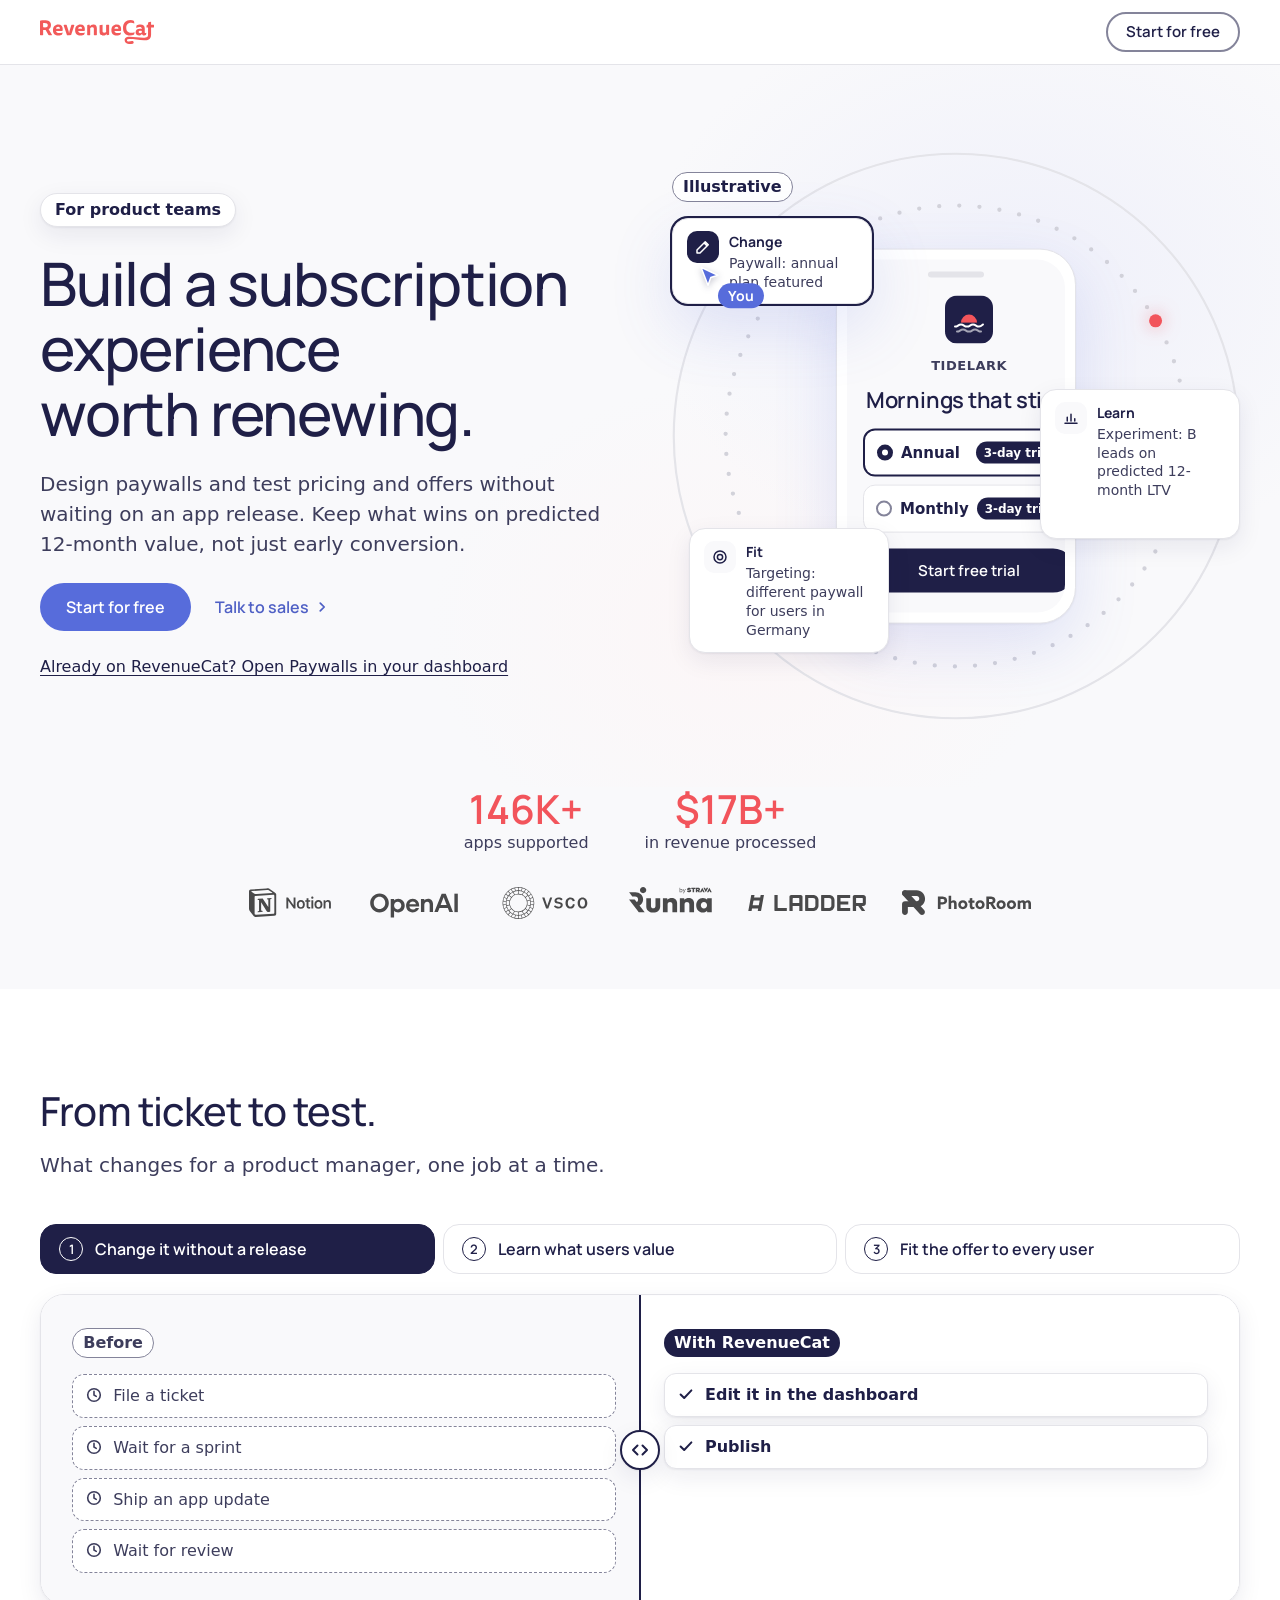
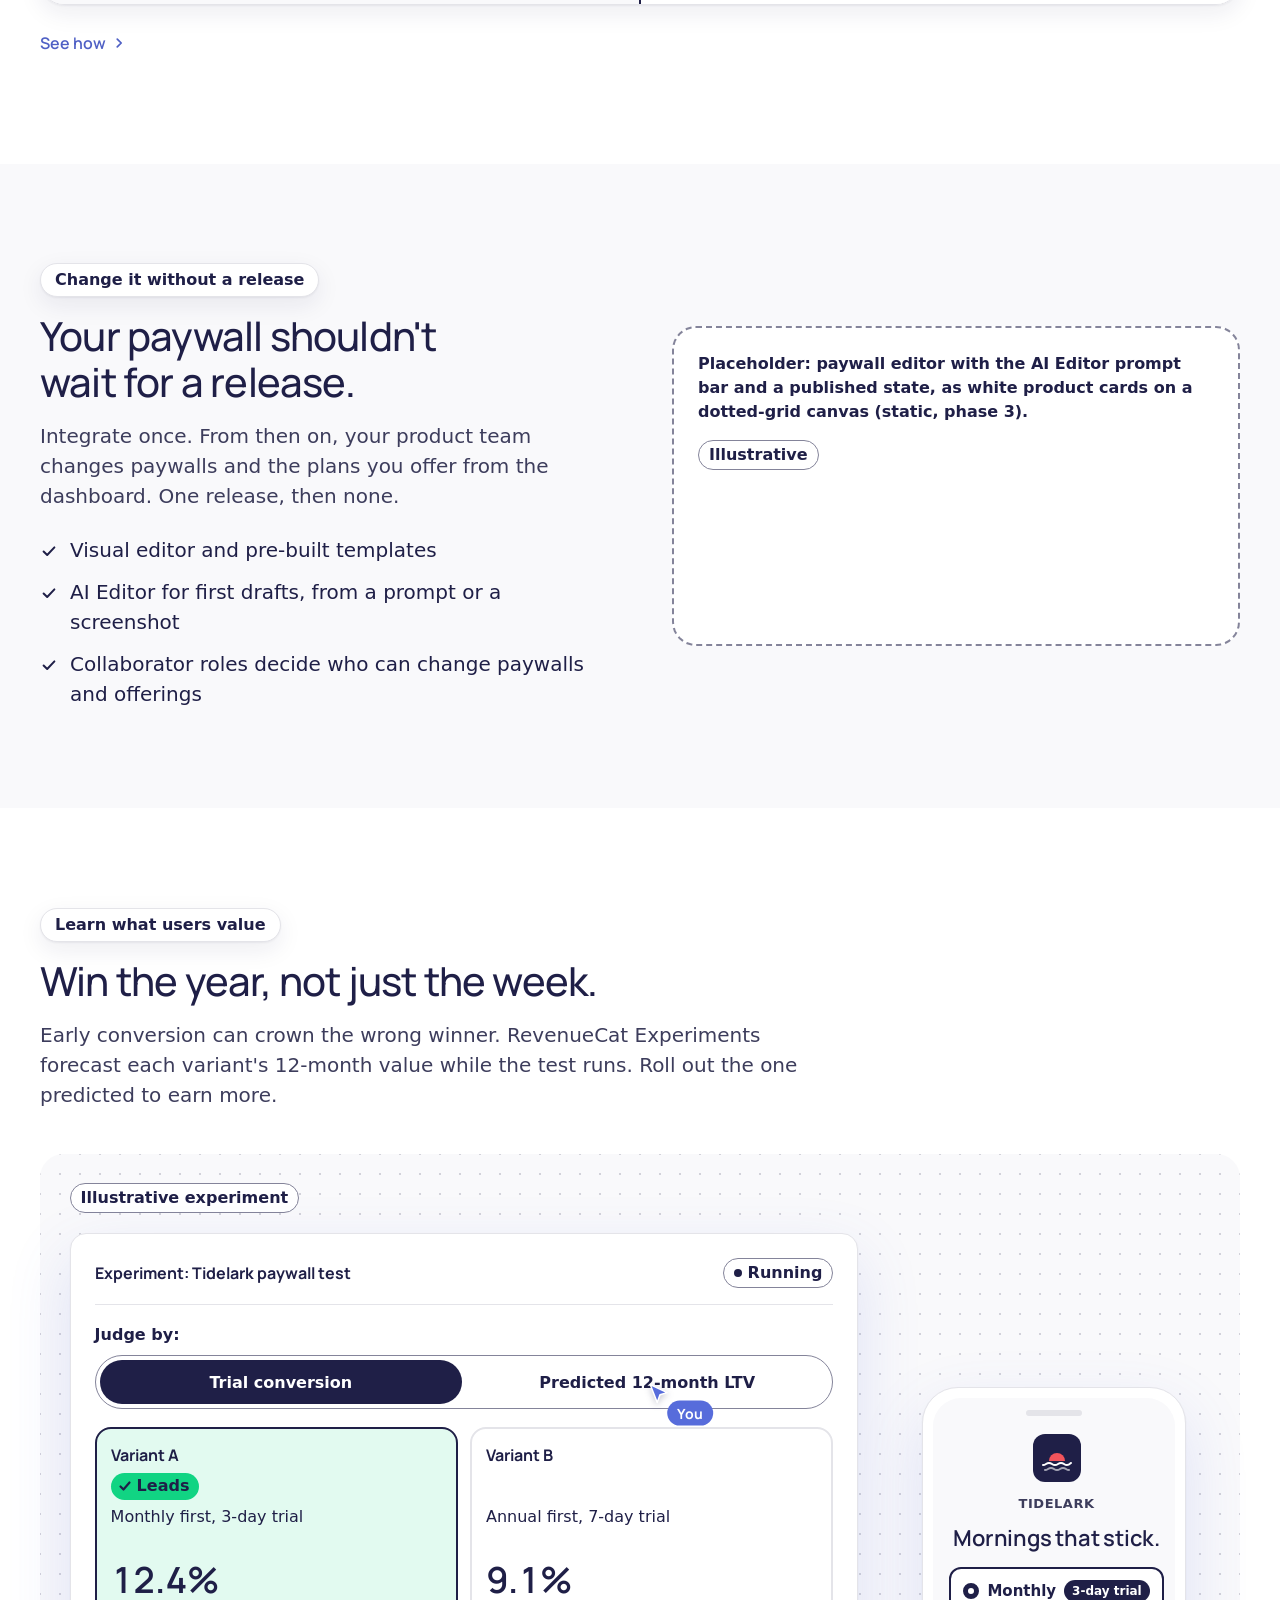
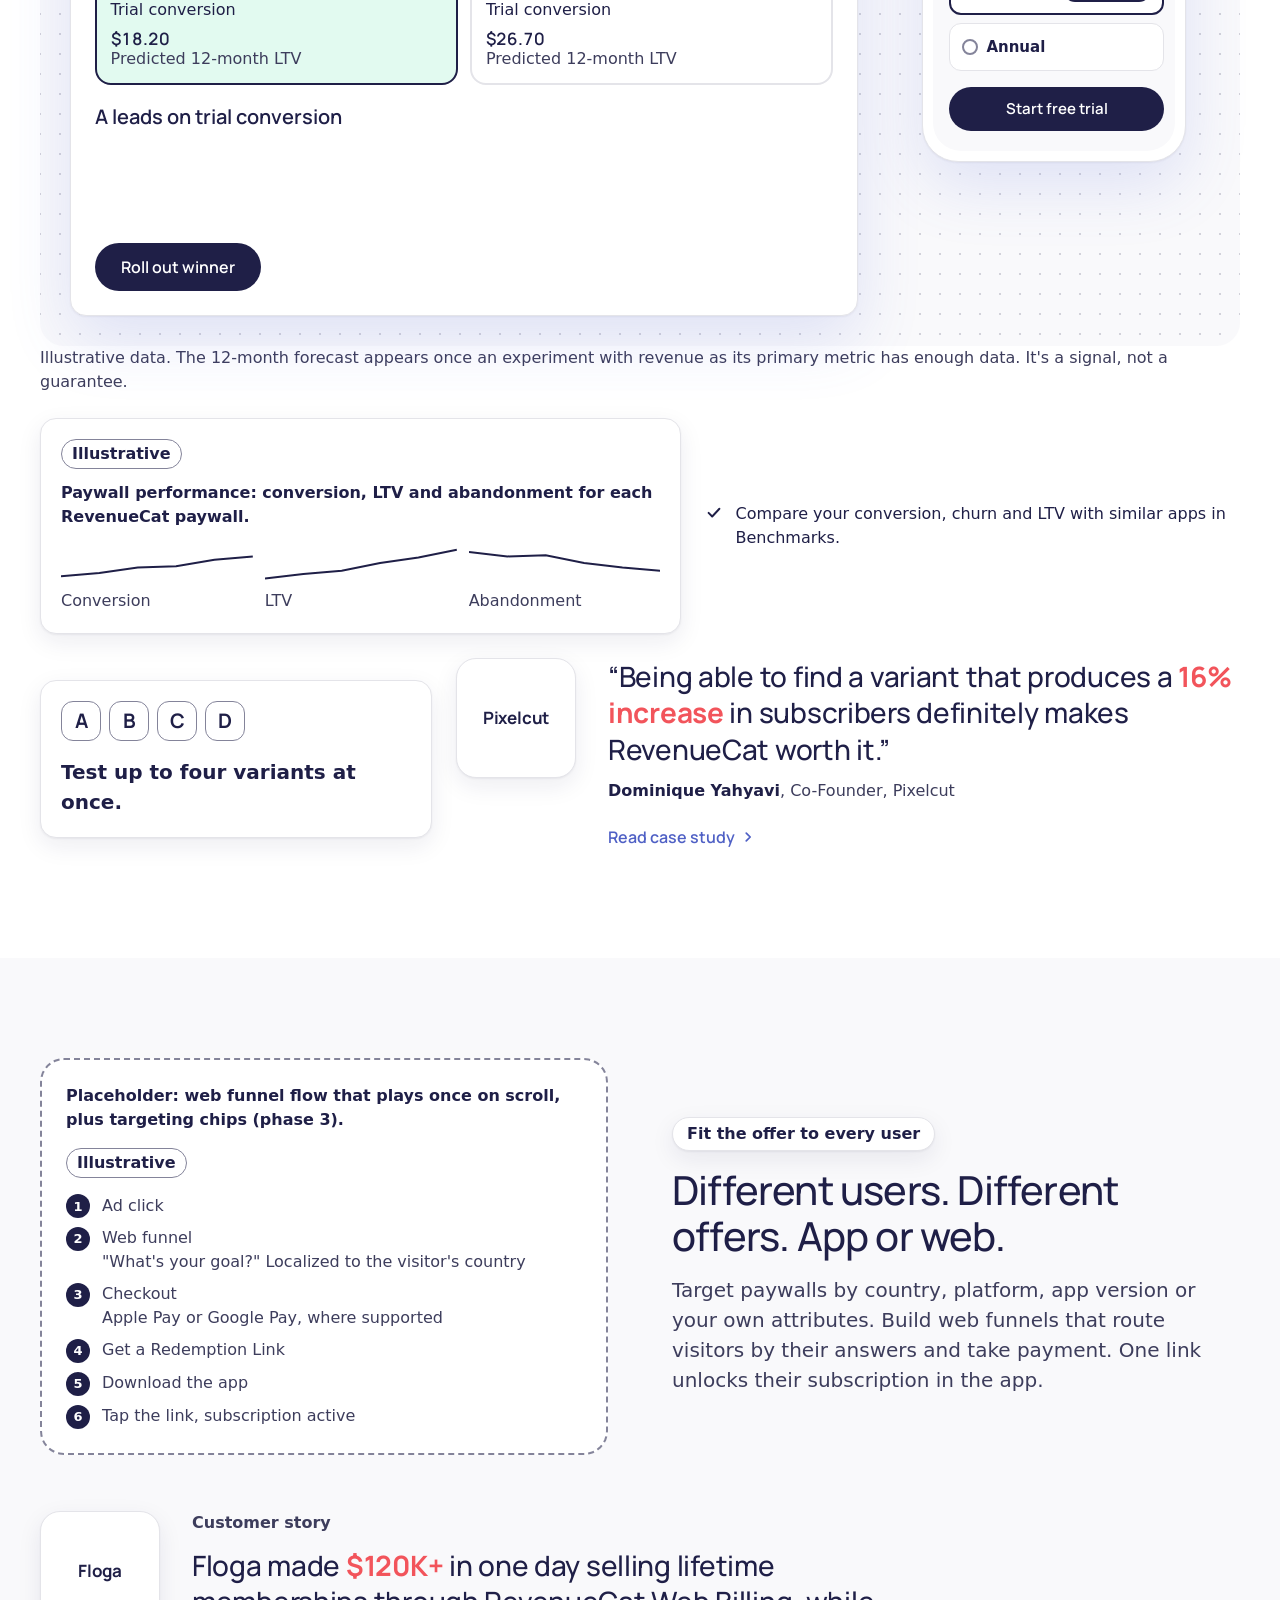
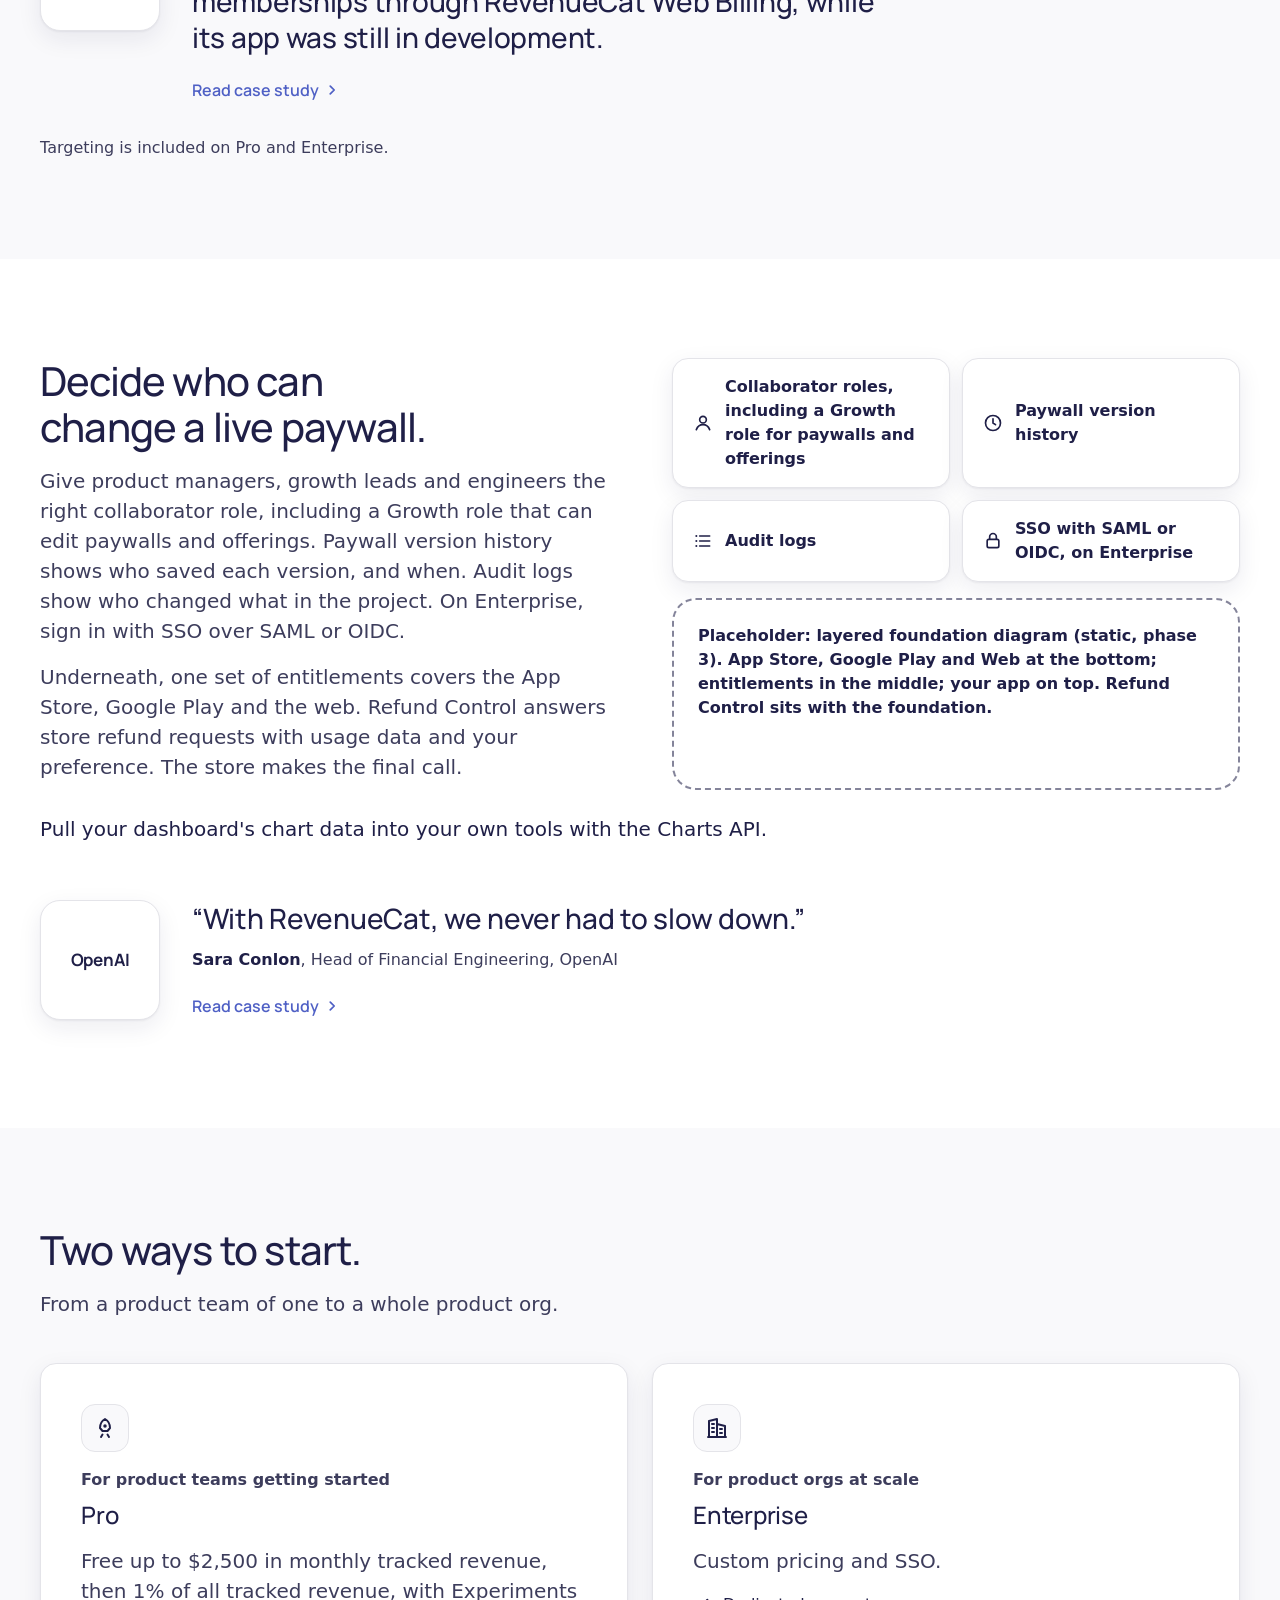
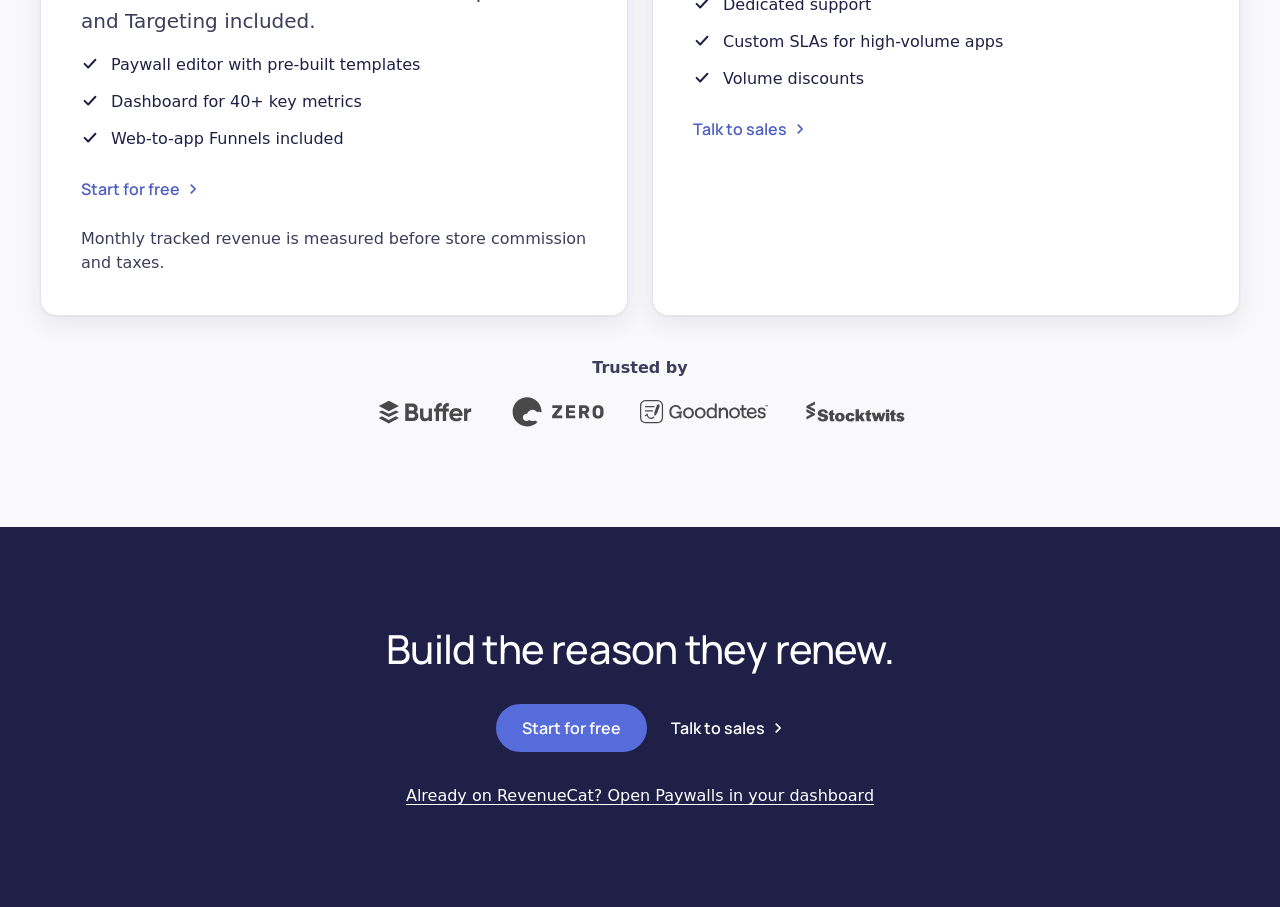
==== site/index.html @ 28a2d248 "Build phase 2: PM copy, zigzag layout, section 3 module, hero loop Co-Authored-By: Claude Opus 5.5 <" ====
<!doctype html>
<html lang="en">
<head>
  <meta charset="utf-8">
  <meta name="viewport" content="width=device-width, initial-scale=1">
  <title>For Product Managers | RevenueCat</title>
  <meta name="description" content="RevenueCat for product managers: design paywalls, test pricing and offers, and roll out winners judged on predicted 12-month value, without waiting on an app release.">
  <link rel="icon" href="assets/brand/app_icon.svg" type="image/svg+xml">
  <link rel="preconnect" href="https://fonts.googleapis.com">
  <link rel="preconnect" href="https://fonts.gstatic.com" crossorigin>
  <link rel="stylesheet" href="https://fonts.googleapis.com/css2?family=Manrope:wght@500;600;700&display=swap">
  <link rel="stylesheet" href="css/tokens.css">
  <link rel="stylesheet" href="css/base.css">
  <link rel="stylesheet" href="css/phone.css">
  <link rel="stylesheet" href="css/hero.css">
  <link rel="stylesheet" href="css/shift.css">
  <link rel="stylesheet" href="css/simulator.css">
  <script src="js/variant.js"></script>
  <script src="js/nav.js" defer></script>
  <script src="js/hero.js" defer></script>
  <script src="js/shift.js" defer></script>
  <script src="js/simulator.js" defer></script>
</head>
<body>

<header class="site-nav">
  <div class="container nav-inner">
    <a class="nav-logo" href="https://www.revenuecat.com/">
      <img src="assets/brand/logo_red.svg" alt="RevenueCat" width="852" height="180">
    </a>
    <a class="btn btn-primary btn-sm nav-cta is-quiet" href="https://app.revenuecat.com/signup">Start for free</a>
  </div>
</header>

<main>

  <!-- 1. Hero -->
  <section class="hero" id="hero" aria-labelledby="hero-title">
    <div class="container hero-grid">
      <div class="hero-copy">
        <p class="eyebrow">For product teams</p>
        <h1 class="h1" id="hero-title">
          <span class="v-b1">Build a subscription experience worth renewing.</span>
          <span class="v-b2">Build the reason they renew.</span>
        </h1>
        <p class="lead">Design paywalls and test pricing and offers without waiting on an app release. Keep what wins on predicted 12-month value, not just early conversion.</p>
        <div class="cta-row">
          <a class="btn btn-primary" href="https://app.revenuecat.com/signup">Start for free</a>
          <a class="link-chevron" href="https://www.revenuecat.com/talk-to-sales">Talk to sales<svg viewBox="0 0 16 16" aria-hidden="true" focusable="false"><path d="M6 3.5 10.5 8 6 12.5" fill="none" stroke="currentColor" stroke-width="2" stroke-linecap="round" stroke-linejoin="round"/></svg></a>
        </div>
        <p class="tertiary"><a href="https://app.revenuecat.com/login">Already on RevenueCat? Open Paywalls in your dashboard</a></p>
      </div>

      <!-- Hero loop: decorative and illustrative. The H1 carries the idea. -->
      <div class="hero-stage" data-hero-loop>
        <svg class="orbit" viewBox="0 0 400 400" aria-hidden="true" focusable="false">
          <circle class="ring-line" cx="200" cy="200" r="196"/>
          <circle class="ring-dots" cx="200" cy="200" r="160"/>
          <circle class="glow-red" cx="338.6" cy="120" r="4.5"/>
          <circle class="glow-ink" cx="61.4" cy="338.6" r="3"/>
        </svg>
        <div class="hero-loop" data-state="learn" aria-hidden="true">
          <span class="tag">Illustrative</span>

          <div class="hl-card" data-step="change">
            <span class="hl-card-icon"><svg viewBox="0 0 24 24" focusable="false"><path d="M4 20h4L19 9l-4-4L4 16v4zM13.5 6.5l4 4" fill="none" stroke="currentColor" stroke-width="2" stroke-linejoin="round"/></svg></span>
            <span class="hl-card-body"><span class="hl-card-kicker">Change</span><span class="hl-card-text">Paywall: annual plan featured</span></span>
          </div>
          <div class="hl-card is-active" data-step="learn">
            <span class="hl-card-icon"><svg viewBox="0 0 24 24" focusable="false"><path d="M4 19h16M7 16V11M12 16V7M17 16v-3" fill="none" stroke="currentColor" stroke-width="2" stroke-linecap="round"/></svg></span>
            <span class="hl-card-body"><span class="hl-card-kicker">Learn</span><span class="hl-card-text">Experiment: B leads on predicted 12-month LTV</span><span class="hl-win"><svg viewBox="0 0 16 16" focusable="false"><path d="M3.5 8.5l3 3 6-7" fill="none" stroke="currentColor" stroke-width="2.4" stroke-linecap="round" stroke-linejoin="round"/></svg></span></span>
          </div>
          <div class="hl-card" data-step="fit">
            <span class="hl-card-icon"><svg viewBox="0 0 24 24" focusable="false"><circle cx="12" cy="12" r="8" fill="none" stroke="currentColor" stroke-width="2"/><circle cx="12" cy="12" r="3.5" fill="none" stroke="currentColor" stroke-width="2"/></svg></span>
            <span class="hl-card-body"><span class="hl-card-kicker">Fit</span><span class="hl-card-text">Targeting: different paywall for users in Germany</span></span>
          </div>

          <div class="hl-center">
            <div class="phone hl-phone">
              <div class="phone-screen">
                <span class="hl-geo">Germany</span>
                <svg class="pw-icon" viewBox="0 0 48 48" focusable="false">
                  <rect width="48" height="48" rx="12" fill="#1F1F47"/>
                  <circle cx="24" cy="27" r="8" fill="#F2545B"/>
                  <rect x="8" y="27" width="32" height="13" fill="#1F1F47"/>
                  <path d="M10 31c3 0 3-2 6-2s3 2 6 2 3-2 6-2 3 2 6 2 3-2 4-2" fill="none" stroke="#FFFFFF" stroke-width="2" stroke-linecap="round"/>
                  <path d="M12 36c3 0 3-2 6-2s3 2 6 2 3-2 6-2 3 2 6 2" fill="none" stroke="#FFFFFF" stroke-width="2" stroke-linecap="round" opacity="0.6"/>
                </svg>
                <p class="pw-app">Tidelark</p>
                <p class="pw-head">Mornings that stick.</p>
                <ol class="pw-plans">
                  <li class="pw-plan" data-plan="monthly"><span class="pw-plan-name"><span class="pw-radio"></span>Monthly</span><span class="pw-badge">3-day trial</span></li>
                  <li class="pw-plan is-featured" data-plan="annual"><span class="pw-plan-name"><span class="pw-radio"></span>Annual</span><span class="pw-badge" data-trial="3">3-day trial</span><span class="pw-badge" data-trial="7">7-day trial</span></li>
                </ol>
                <span class="pw-cta">Start free trial</span>
              </div>
            </div>
            <div class="hl-toast"><svg viewBox="0 0 16 16" focusable="false"><path d="M3.5 8.5l3 3 6-7" fill="none" stroke="currentColor" stroke-width="2.4" stroke-linecap="round" stroke-linejoin="round"/></svg>Published. No app release.</div>
          </div>

          <p class="hl-chip">
            <span data-step="change" hidden>Changed: annual plan featured</span>
            <span data-step="learn">Learning: B leads on predicted 12-month value</span>
            <span data-step="fit" hidden>Fitted: different paywall in Germany</span>
          </p>

          <div class="hl-cursor">
            <svg viewBox="0 0 24 24" focusable="false"><path d="M3 2l17 8-7.2 2.2L10 20z" fill="currentColor" stroke="#FFFFFF" stroke-width="1.5" stroke-linejoin="round"/></svg>
            <span class="you-pill">You</span>
          </div>
        </div>
      </div>
    </div>
  </section>

  <!-- 2. Scale strip -->
  <section class="scale" id="scale">
    <div class="container">
      <ul class="stats">
        <li><span class="stat-num">146K+</span> <span class="stat-label">apps supported</span></li>
        <li><span class="stat-num">$17B+</span> <span class="stat-label">in revenue processed</span></li>
      </ul>
      <ul class="logo-row">
        <li><img src="assets/logos/notion.svg" alt="Notion" width="102" height="40"></li>
        <li><img src="assets/logos/openai.svg" alt="OpenAI" width="118" height="40"></li>
        <li><img src="assets/logos/vsco.svg" alt="VSCO" width="120" height="40"></li>
        <li><img src="assets/logos/runna.svg" alt="Runna" width="103" height="40"></li>
        <li><img src="assets/logos/ladder.svg" alt="Ladder" width="148" height="40"></li>
        <li><img src="assets/logos/photoroom.svg" alt="PhotoRoom" width="161" height="40"></li>
      </ul>
    </div>
  </section>

  <!-- 3. The shift: tabs, one before/after slider per job -->
  <section class="section" id="shift" aria-labelledby="shift-title">
    <div class="container">
      <div class="section-head">
        <h2 class="h2" id="shift-title">From ticket to test.</h2>
        <p class="body">What changes for a product manager, one job at a time.</p>
      </div>

      <div class="shift" data-shift>
        <div class="shift-tabs" role="tablist" aria-labelledby="shift-title">
          <button type="button" class="shift-tab" role="tab" id="tab-change" aria-controls="panel-change" aria-selected="true"><span class="tab-num" aria-hidden="true">1</span>Change it without a release</button>
          <button type="button" class="shift-tab" role="tab" id="tab-learn" aria-controls="panel-learn" aria-selected="false" tabindex="-1"><span class="tab-num" aria-hidden="true">2</span>Learn what users value</button>
          <button type="button" class="shift-tab" role="tab" id="tab-fit" aria-controls="panel-fit" aria-selected="false" tabindex="-1"><span class="tab-num" aria-hidden="true">3</span>Fit the offer to every user</button>
        </div>

        <div class="shift-panel" role="tabpanel" id="panel-change" aria-labelledby="tab-change">
          <div class="compare" data-compare>
            <div class="compare-layer compare-before"><div class="compare-content">
              <p class="compare-label" id="cmp-before-change">Before</p>
              <ol class="flow flow-before">
                <li><svg viewBox="0 0 20 20" aria-hidden="true" focusable="false"><circle cx="10" cy="10" r="7" fill="none" stroke="currentColor" stroke-width="1.8"/><path d="M10 6v4l2.5 1.5" fill="none" stroke="currentColor" stroke-width="1.8" stroke-linecap="round"/></svg>File a ticket</li>
                <li><svg viewBox="0 0 20 20" aria-hidden="true" focusable="false"><circle cx="10" cy="10" r="7" fill="none" stroke="currentColor" stroke-width="1.8"/><path d="M10 6v4l2.5 1.5" fill="none" stroke="currentColor" stroke-width="1.8" stroke-linecap="round"/></svg>Wait for a sprint</li>
                <li><svg viewBox="0 0 20 20" aria-hidden="true" focusable="false"><circle cx="10" cy="10" r="7" fill="none" stroke="currentColor" stroke-width="1.8"/><path d="M10 6v4l2.5 1.5" fill="none" stroke="currentColor" stroke-width="1.8" stroke-linecap="round"/></svg>Ship an app update</li>
                <li><svg viewBox="0 0 20 20" aria-hidden="true" focusable="false"><circle cx="10" cy="10" r="7" fill="none" stroke="currentColor" stroke-width="1.8"/><path d="M10 6v4l2.5 1.5" fill="none" stroke="currentColor" stroke-width="1.8" stroke-linecap="round"/></svg>Wait for review</li>
              </ol>
            </div></div>
            <div class="compare-layer compare-now"><div class="compare-content">
              <p class="compare-label" id="cmp-now-change">With RevenueCat</p>
              <ol class="flow flow-now">
                <li><svg viewBox="0 0 20 20" aria-hidden="true" focusable="false"><path d="M4 10.5l4 4L16 6" fill="none" stroke="currentColor" stroke-width="2.2" stroke-linecap="round" stroke-linejoin="round"/></svg>Edit it in the dashboard</li>
                <li><svg viewBox="0 0 20 20" aria-hidden="true" focusable="false"><path d="M4 10.5l4 4L16 6" fill="none" stroke="currentColor" stroke-width="2.2" stroke-linecap="round" stroke-linejoin="round"/></svg>Publish</li>
              </ol>
            </div></div>
            <div class="compare-handle" role="slider" tabindex="0" aria-labelledby="cmp-before-change cmp-now-change" aria-valuemin="0" aria-valuemax="100" aria-valuenow="50"><span class="compare-grip"><svg viewBox="0 0 20 20" aria-hidden="true" focusable="false"><path d="M7.5 5.5 3 10l4.5 4.5M12.5 5.5 17 10l-4.5 4.5" fill="none" stroke="currentColor" stroke-width="2" stroke-linecap="round" stroke-linejoin="round"/></svg></span></div>
          </div>
          <a class="link-chevron" href="#change">See how<svg viewBox="0 0 16 16" aria-hidden="true" focusable="false"><path d="M6 3.5 10.5 8 6 12.5" fill="none" stroke="currentColor" stroke-width="2" stroke-linecap="round" stroke-linejoin="round"/></svg></a>
        </div>

        <div class="shift-panel" role="tabpanel" id="panel-learn" aria-labelledby="tab-learn" hidden>
          <div class="compare" data-compare>
            <div class="compare-layer compare-before"><div class="compare-content">
              <p class="compare-label" id="cmp-before-learn">Before</p>
              <ol class="flow flow-before">
                <li><svg viewBox="0 0 20 20" aria-hidden="true" focusable="false"><circle cx="10" cy="10" r="7" fill="none" stroke="currentColor" stroke-width="1.8"/><path d="M10 6v4l2.5 1.5" fill="none" stroke="currentColor" stroke-width="1.8" stroke-linecap="round"/></svg>Judge it on trial starts</li>
              </ol>
            </div></div>
            <div class="compare-layer compare-now"><div class="compare-content">
              <p class="compare-label" id="cmp-now-learn">With RevenueCat</p>
              <ol class="flow flow-now">
                <li><svg viewBox="0 0 20 20" aria-hidden="true" focusable="false"><path d="M4 10.5l4 4L16 6" fill="none" stroke="currentColor" stroke-width="2.2" stroke-linecap="round" stroke-linejoin="round"/></svg>See predicted <span class="nowrap">12-month</span> value</li>
                <li><svg viewBox="0 0 20 20" aria-hidden="true" focusable="false"><path d="M4 10.5l4 4L16 6" fill="none" stroke="currentColor" stroke-width="2.2" stroke-linecap="round" stroke-linejoin="round"/></svg>Roll out the winner</li>
              </ol>
            </div></div>
            <div class="compare-handle" role="slider" tabindex="0" aria-labelledby="cmp-before-learn cmp-now-learn" aria-valuemin="0" aria-valuemax="100" aria-valuenow="50"><span class="compare-grip"><svg viewBox="0 0 20 20" aria-hidden="true" focusable="false"><path d="M7.5 5.5 3 10l4.5 4.5M12.5 5.5 17 10l-4.5 4.5" fill="none" stroke="currentColor" stroke-width="2" stroke-linecap="round" stroke-linejoin="round"/></svg></span></div>
          </div>
          <a class="link-chevron" href="#learn">See how<svg viewBox="0 0 16 16" aria-hidden="true" focusable="false"><path d="M6 3.5 10.5 8 6 12.5" fill="none" stroke="currentColor" stroke-width="2" stroke-linecap="round" stroke-linejoin="round"/></svg></a>
        </div>

        <div class="shift-panel" role="tabpanel" id="panel-fit" aria-labelledby="tab-fit" hidden>
          <div class="compare" data-compare>
            <div class="compare-layer compare-before"><div class="compare-content">
              <p class="compare-label" id="cmp-before-fit">Before</p>
              <ol class="flow flow-before">
                <li><svg viewBox="0 0 20 20" aria-hidden="true" focusable="false"><circle cx="10" cy="10" r="7" fill="none" stroke="currentColor" stroke-width="1.8"/><path d="M10 6v4l2.5 1.5" fill="none" stroke="currentColor" stroke-width="1.8" stroke-linecap="round"/></svg>One paywall for everyone</li>
              </ol>
            </div></div>
            <div class="compare-layer compare-now"><div class="compare-content">
              <p class="compare-label" id="cmp-now-fit">With RevenueCat</p>
              <ol class="flow flow-now">
                <li><svg viewBox="0 0 20 20" aria-hidden="true" focusable="false"><path d="M4 10.5l4 4L16 6" fill="none" stroke="currentColor" stroke-width="2.2" stroke-linecap="round" stroke-linejoin="round"/></svg>Different paywalls by audience</li>
                <li class="is-channel"><svg viewBox="0 0 20 20" aria-hidden="true" focusable="false"><circle cx="10" cy="10" r="7" fill="none" stroke="currentColor" stroke-width="1.8"/><path d="M3 10h14M10 3c2 2 2.8 4.5 2.8 7S12 15 10 17c-2-2-2.8-4.5-2.8-7S8 5 10 3z" fill="none" stroke="currentColor" stroke-width="1.8" stroke-linejoin="round"/></svg>Offer it on the web, too.</li>
              </ol>
            </div></div>
            <div class="compare-handle" role="slider" tabindex="0" aria-labelledby="cmp-before-fit cmp-now-fit" aria-valuemin="0" aria-valuemax="100" aria-valuenow="50"><span class="compare-grip"><svg viewBox="0 0 20 20" aria-hidden="true" focusable="false"><path d="M7.5 5.5 3 10l4.5 4.5M12.5 5.5 17 10l-4.5 4.5" fill="none" stroke="currentColor" stroke-width="2" stroke-linecap="round" stroke-linejoin="round"/></svg></span></div>
          </div>
          <a class="link-chevron" href="#fit">See how<svg viewBox="0 0 16 16" aria-hidden="true" focusable="false"><path d="M6 3.5 10.5 8 6 12.5" fill="none" stroke="currentColor" stroke-width="2" stroke-linecap="round" stroke-linejoin="round"/></svg></a>
        </div>
      </div>
    </div>
  </section>

  <!-- 4. Change it without a release: text left, visual right -->
  <section class="section bg-off" id="change" aria-labelledby="change-title">
    <div class="container split">
      <div>
        <p class="eyebrow">Change it without a release</p>
        <h2 class="h2" id="change-title">Your paywall shouldn't wait for a release.</h2>
        <p class="body">Integrate once. From then on, your product team changes paywalls and the plans you offer from the dashboard. One release, then none.</p>
        <ul class="checks">
          <li><svg viewBox="0 0 20 20" aria-hidden="true" focusable="false"><path d="M4 10.5l4 4L16 6" fill="none" stroke="currentColor" stroke-width="2.2" stroke-linecap="round" stroke-linejoin="round"/></svg><span>Visual editor and pre-built templates</span></li>
          <li><svg viewBox="0 0 20 20" aria-hidden="true" focusable="false"><path d="M4 10.5l4 4L16 6" fill="none" stroke="currentColor" stroke-width="2.2" stroke-linecap="round" stroke-linejoin="round"/></svg><span>AI Editor for first drafts, from a prompt or a screenshot</span></li>
          <li><svg viewBox="0 0 20 20" aria-hidden="true" focusable="false"><path d="M4 10.5l4 4L16 6" fill="none" stroke="currentColor" stroke-width="2.2" stroke-linecap="round" stroke-linejoin="round"/></svg><span>Collaborator roles decide who can change paywalls and offerings</span></li>
        </ul>
      </div>
      <div class="placeholder editor-placeholder">
        <p class="placeholder-label">Placeholder: paywall editor with the AI Editor prompt bar and a published state, as white product cards on a dotted-grid canvas (static, phase 3).</p>
        <span class="tag">Illustrative</span>
      </div>
    </div>
  </section>

  <!-- 5. Learn what users value: full width -->
  <section class="section" id="learn" aria-labelledby="learn-title">
    <div class="container">
      <div class="section-head">
        <p class="eyebrow">Learn what users value</p>
        <h2 class="h2" id="learn-title">Win the year, not just the week.</h2>
        <p class="body">Early conversion can crown the wrong winner. RevenueCat Experiments forecast each variant's 12-month value while the test runs. Roll out the one predicted to earn more.</p>
      </div>

      <div class="sim dot-canvas" data-sim data-judge="conversion">
        <span class="tag">Illustrative experiment</span>

        <div class="sim-surfaces">
          <!-- Left: the PM's panel -->
          <div class="sim-panel ui-card">
            <div class="sim-head">
              <p class="sim-title">Experiment: Tidelark paywall test</p>
              <span class="sim-state"><span data-state-text data-running="Running" data-done="Rolled out">Running</span></span>
            </div>

            <fieldset class="sim-toggle">
              <legend>Judge by:</legend>
              <div class="seg">
                <input type="radio" name="sim-metric" id="sim-conversion" value="conversion" data-winner="A" autocomplete="off" checked>
                <label for="sim-conversion"><span>Trial conversion</span></label>
                <input type="radio" name="sim-metric" id="sim-ltv" value="ltv" data-winner="B" autocomplete="off">
                <label for="sim-ltv"><span>Predicted <span class="nowrap">12-month</span> LTV</span></label>
              </div>
            </fieldset>

            <ul class="sim-variants">
              <li class="variant is-winner" data-variant="A">
                <span class="variant-name">Variant A</span>
                <span class="win-pill"><svg viewBox="0 0 16 16" aria-hidden="true" focusable="false"><path d="M3.5 8.5l3 3 6-7" fill="none" stroke="currentColor" stroke-width="2.2" stroke-linecap="round" stroke-linejoin="round"/></svg>Leads</span>
                <span class="variant-desc">Monthly first, <span class="nowrap">3-day</span> trial</span>
                <dl class="variant-metrics">
                  <div class="metric" data-metric="conversion"><dt>Trial conversion</dt><dd>12.4%</dd></div>
                  <div class="metric" data-metric="ltv"><dt>Predicted <span class="nowrap">12-month</span> LTV</dt><dd>$18.20</dd></div>
                </dl>
              </li>
              <li class="variant" data-variant="B">
                <span class="variant-name">Variant B</span>
                <span class="win-pill"><svg viewBox="0 0 16 16" aria-hidden="true" focusable="false"><path d="M3.5 8.5l3 3 6-7" fill="none" stroke="currentColor" stroke-width="2.2" stroke-linecap="round" stroke-linejoin="round"/></svg>Leads</span>
                <span class="variant-desc">Annual first, <span class="nowrap">7-day</span> trial</span>
                <dl class="variant-metrics">
                  <div class="metric" data-metric="conversion"><dt>Trial conversion</dt><dd>9.1%</dd></div>
                  <div class="metric" data-metric="ltv"><dt>Predicted <span class="nowrap">12-month</span> LTV</dt><dd>$26.70</dd></div>
                </dl>
              </li>
            </ul>

            <p class="sim-status" aria-live="polite" data-status
               data-conversion="A leads on trial conversion"
               data-ltv="B leads on predicted 12-month LTV, even though A converts more.">A leads on trial conversion</p>

            <div class="sim-toast-slot">
              <div class="sim-toast" role="status" data-toast data-text="Rolled out. No app release.">
                <img class="sim-cat" src="assets/brand/logomark_red.svg" alt="" width="512" height="512">
                <span data-toast-text></span>
              </div>
            </div>

            <div class="sim-actions">
              <button type="button" class="btn btn-ink" data-rollout data-label="Roll out winner" data-done-label="Rolled out">Roll out winner</button>
              <button type="button" class="link-reset" data-reset hidden>Reset demo</button>
            </div>
          </div>

          <!-- Right: the user's phone, showing only the paywall -->
          <div class="sim-phone" aria-hidden="true">
            <div class="phone">
              <div class="phone-screen">
                <svg class="pw-icon" viewBox="0 0 48 48" focusable="false">
                  <rect width="48" height="48" rx="12" fill="#1F1F47"/>
                  <circle cx="24" cy="27" r="8" fill="#F2545B"/>
                  <rect x="8" y="27" width="32" height="13" fill="#1F1F47"/>
                  <path d="M10 31c3 0 3-2 6-2s3 2 6 2 3-2 6-2 3 2 6 2 3-2 4-2" fill="none" stroke="#FFFFFF" stroke-width="2" stroke-linecap="round"/>
                  <path d="M12 36c3 0 3-2 6-2s3 2 6 2 3-2 6-2 3 2 6 2" fill="none" stroke="#FFFFFF" stroke-width="2" stroke-linecap="round" opacity="0.6"/>
                </svg>
                <p class="pw-app">Tidelark</p>
                <p class="pw-head">Mornings that stick.</p>
                <ol class="pw-plans">
                  <li class="pw-plan is-featured" data-plan="monthly"><span class="pw-plan-name"><span class="pw-radio"></span>Monthly</span><span class="pw-badge">3-day trial</span></li>
                  <li class="pw-plan" data-plan="annual"><span class="pw-plan-name"><span class="pw-radio"></span>Annual</span><span class="pw-badge">7-day trial</span></li>
                </ol>
                <span class="pw-cta">Start free trial</span>
              </div>
            </div>
          </div>
        </div>

        <div class="sim-cursor" data-cursor aria-hidden="true">
          <svg viewBox="0 0 24 24" focusable="false"><path d="M3 2l17 8-7.2 2.2L10 20z" fill="currentColor" stroke="#FFFFFF" stroke-width="1.5" stroke-linejoin="round"/></svg>
          <span class="you-pill">You</span>
        </div>

        <dialog class="sim-dialog" data-dialog aria-labelledby="sim-dialog-title">
          <form method="dialog">
            <p class="sim-dialog-title" id="sim-dialog-title" data-dialog-title>Roll out variant <span data-dialog-variant>B</span> to all users?</p>
            <div class="sim-dialog-actions">
              <button class="btn btn-ink" value="confirm" autofocus>Confirm</button>
              <button class="btn btn-secondary" value="cancel">Cancel</button>
            </div>
          </form>
        </dialog>
      </div>

      <p class="sim-caption">Illustrative data. The 12-month forecast appears once an experiment with revenue as its primary metric has enough data. It's a signal, not a guarantee.</p>

      <div class="learn-row">
        <div class="chart-card ui-card">
          <span class="tag">Illustrative</span>
          <p>Paywall performance: conversion, LTV and abandonment for each RevenueCat paywall.</p>
          <div class="chart-spark" aria-hidden="true">
            <figure>
              <svg viewBox="0 0 100 40" preserveAspectRatio="none" focusable="false"><polyline points="0,32 20,29 40,24 60,23 80,17 100,14" fill="none" stroke="#1F1F47" stroke-width="2" vector-effect="non-scaling-stroke"/></svg>
              <figcaption>Conversion</figcaption>
            </figure>
            <figure>
              <svg viewBox="0 0 100 40" preserveAspectRatio="none" focusable="false"><polyline points="0,34 20,30 40,27 60,20 80,15 100,8" fill="none" stroke="#1F1F47" stroke-width="2" vector-effect="non-scaling-stroke"/></svg>
              <figcaption>LTV</figcaption>
            </figure>
            <figure>
              <svg viewBox="0 0 100 40" preserveAspectRatio="none" focusable="false"><polyline points="0,10 20,14 40,13 60,20 80,24 100,27" fill="none" stroke="#1F1F47" stroke-width="2" vector-effect="non-scaling-stroke"/></svg>
              <figcaption>Abandonment</figcaption>
            </figure>
          </div>
        </div>
        <ul class="checks">
          <li><svg viewBox="0 0 20 20" aria-hidden="true" focusable="false"><path d="M4 10.5l4 4L16 6" fill="none" stroke="currentColor" stroke-width="2.2" stroke-linecap="round" stroke-linejoin="round"/></svg><span>Compare your conversion, churn and LTV with similar apps in Benchmarks.</span></li>
        </ul>
      </div>

      <div class="proof-row">
        <div class="variants-card ui-card">
          <div class="abcd" aria-hidden="true"><span>A</span><span>B</span><span>C</span><span>D</span></div>
          <p>Test up to four variants at once.</p>
        </div>
        <figure class="testimonial">
          <div class="logo-tile" aria-hidden="true">Pixelcut</div>
          <div class="testimonial-body">
            <blockquote class="testimonial-quote">
              <p>&ldquo;Being able to find a variant that produces a <span class="num">16% increase</span> in subscribers definitely makes RevenueCat worth it.&rdquo;</p>
            </blockquote>
            <figcaption class="testimonial-cite"><strong>Dominique Yahyavi</strong>, Co-Founder, Pixelcut</figcaption>
            <a class="link-chevron" href="https://www.revenuecat.com/customers/pixelcut">Read case study<svg viewBox="0 0 16 16" aria-hidden="true" focusable="false"><path d="M6 3.5 10.5 8 6 12.5" fill="none" stroke="currentColor" stroke-width="2" stroke-linecap="round" stroke-linejoin="round"/></svg></a>
          </div>
        </figure>
      </div>
    </div>
  </section>

  <!-- 6. Fit the offer to every user: visual left, text right -->
  <section class="section bg-off" id="fit" aria-labelledby="fit-title">
    <div class="container">
      <div class="split split--reverse">
        <div>
          <p class="eyebrow">Fit the offer to every user</p>
          <h2 class="h2" id="fit-title">Different users. Different offers. App or web.</h2>
          <p class="body">Target paywalls by country, platform, app version or your own attributes. Build web funnels that route visitors by their answers and take payment. One link unlocks their subscription in the app.</p>
        </div>
        <div class="placeholder flow-placeholder">
          <p class="placeholder-label">Placeholder: web funnel flow that plays once on scroll, plus targeting chips (phase 3).</p>
          <span class="tag">Illustrative</span>
          <ol class="steps">
            <li>Ad click</li>
            <li><span>Web funnel<span class="step-detail">"What's your goal?" Localized to the visitor's country</span></span></li>
            <li><span>Checkout<span class="step-detail">Apple Pay or Google Pay, where supported</span></span></li>
            <li>Get a Redemption Link</li>
            <li>Download the app</li>
            <li>Tap the link, subscription active</li>
          </ol>
        </div>
      </div>

      <figure class="testimonial">
        <div class="logo-tile" aria-hidden="true">Floga</div>
        <div class="testimonial-body">
          <p class="testimonial-label">Customer story</p>
          <p class="testimonial-quote">Floga made <span class="num">$120K+</span> in one day selling lifetime memberships through RevenueCat Web Billing, while its app was still in development.</p>
          <a class="link-chevron" href="https://www.revenuecat.com/customers/floga">Read case study<svg viewBox="0 0 16 16" aria-hidden="true" focusable="false"><path d="M6 3.5 10.5 8 6 12.5" fill="none" stroke="currentColor" stroke-width="2" stroke-linecap="round" stroke-linejoin="round"/></svg></a>
        </div>
      </figure>

      <p class="small-print">Targeting is included on Pro and Enterprise.</p>
    </div>
  </section>

  <!-- 7. Teams and foundation: text left, visual right -->
  <section class="section" id="teams" aria-labelledby="teams-title">
    <div class="container">
      <div class="split split--top">
        <div class="teams-body">
          <h2 class="h2" id="teams-title">Decide who can change a live paywall.</h2>
          <p class="body">Give product managers, growth leads and engineers the right collaborator role, including a Growth role that can edit paywalls and offerings. Paywall version history shows who saved each version, and when. Audit logs show who changed what in the project. On Enterprise, sign in with SSO over SAML or OIDC.</p>
          <p class="body">Underneath, one set of entitlements covers the App Store, Google Play and the web. Refund Control answers store refund requests with usage data and your preference. The store makes the final call.</p>
        </div>
        <div class="teams-visual">
          <ul class="badges">
            <li class="ui-card"><svg viewBox="0 0 24 24" aria-hidden="true" focusable="false"><circle cx="12" cy="8" r="4" fill="none" stroke="currentColor" stroke-width="2"/><path d="M4 20c1.5-4 4.5-6 8-6s6.5 2 8 6" fill="none" stroke="currentColor" stroke-width="2" stroke-linecap="round"/></svg><span>Collaborator roles, including a Growth role for paywalls and offerings</span></li>
            <li class="ui-card"><svg viewBox="0 0 24 24" aria-hidden="true" focusable="false"><circle cx="12" cy="12" r="9" fill="none" stroke="currentColor" stroke-width="2"/><path d="M12 7v5l3 2" fill="none" stroke="currentColor" stroke-width="2" stroke-linecap="round" stroke-linejoin="round"/></svg><span>Paywall version history</span></li>
            <li class="ui-card"><svg viewBox="0 0 24 24" aria-hidden="true" focusable="false"><path d="M8 6h12M8 12h12M8 18h12" fill="none" stroke="currentColor" stroke-width="2" stroke-linecap="round"/><circle cx="4" cy="6" r="1.25" fill="currentColor"/><circle cx="4" cy="12" r="1.25" fill="currentColor"/><circle cx="4" cy="18" r="1.25" fill="currentColor"/></svg><span>Audit logs</span></li>
            <li class="ui-card"><svg viewBox="0 0 24 24" aria-hidden="true" focusable="false"><rect x="5" y="10" width="14" height="10" rx="2" fill="none" stroke="currentColor" stroke-width="2"/><path d="M8 10V7a4 4 0 0 1 8 0v3" fill="none" stroke="currentColor" stroke-width="2"/></svg><span>SSO with SAML or OIDC, on Enterprise</span></li>
          </ul>
          <div class="placeholder diagram-placeholder">
            <p class="placeholder-label">Placeholder: layered foundation diagram (static, phase 3). App Store, Google Play and Web at the bottom; entitlements in the middle; your app on top. Refund Control sits with the foundation.</p>
          </div>
        </div>
      </div>

      <p class="charts-line">Pull your dashboard's chart data into your own tools with the Charts API.</p>

      <figure class="testimonial">
        <div class="logo-tile" aria-hidden="true">OpenAI</div>
        <div class="testimonial-body">
          <blockquote class="testimonial-quote">
            <p>&ldquo;With RevenueCat, we never had to slow down.&rdquo;</p>
          </blockquote>
          <figcaption class="testimonial-cite"><strong>Sara Conlon</strong>, Head of Financial Engineering, OpenAI</figcaption>
          <a class="link-chevron" href="https://www.revenuecat.com/customers/revenuecat-openai">Read case study<svg viewBox="0 0 16 16" aria-hidden="true" focusable="false"><path d="M6 3.5 10.5 8 6 12.5" fill="none" stroke="currentColor" stroke-width="2" stroke-linecap="round" stroke-linejoin="round"/></svg></a>
        </div>
      </figure>
    </div>
  </section>

  <!-- 8. Two ways to start -->
  <section class="section bg-off" id="start" aria-labelledby="start-title">
    <div class="container">
      <div class="section-head">
        <h2 class="h2" id="start-title">Two ways to start.</h2>
        <p class="body">From a product team of one to a whole product org.</p>
      </div>
      <div class="plans">
        <article class="plan-card ui-card">
          <span class="icon-tile" aria-hidden="true"><svg viewBox="0 0 24 24" focusable="false"><path d="M12 3c3.5 2 5 5.5 5 9l-2.5 3h-5L7 12c0-3.5 1.5-7 5-9z" fill="none" stroke="currentColor" stroke-width="2" stroke-linejoin="round"/><circle cx="12" cy="10" r="1.75" fill="currentColor"/><path d="M9.5 18.5 8 21M14.5 18.5 16 21" fill="none" stroke="currentColor" stroke-width="2" stroke-linecap="round"/></svg></span>
          <p class="plan-label">For product teams getting started</p>
          <h3 class="h3">Pro</h3>
          <p>Free up to $2,500 in monthly tracked revenue, then 1% of all tracked revenue, with Experiments and Targeting included.</p>
          <ul class="checks">
            <li><svg viewBox="0 0 20 20" aria-hidden="true" focusable="false"><path d="M4 10.5l4 4L16 6" fill="none" stroke="currentColor" stroke-width="2.2" stroke-linecap="round" stroke-linejoin="round"/></svg><span>Paywall editor with pre-built templates</span></li>
            <li><svg viewBox="0 0 20 20" aria-hidden="true" focusable="false"><path d="M4 10.5l4 4L16 6" fill="none" stroke="currentColor" stroke-width="2.2" stroke-linecap="round" stroke-linejoin="round"/></svg><span>Dashboard for 40+ key metrics</span></li>
            <li><svg viewBox="0 0 20 20" aria-hidden="true" focusable="false"><path d="M4 10.5l4 4L16 6" fill="none" stroke="currentColor" stroke-width="2.2" stroke-linecap="round" stroke-linejoin="round"/></svg><span>Web-to-app Funnels included</span></li>
          </ul>
          <a class="link-chevron" href="https://app.revenuecat.com/signup">Start for free<svg viewBox="0 0 16 16" aria-hidden="true" focusable="false"><path d="M6 3.5 10.5 8 6 12.5" fill="none" stroke="currentColor" stroke-width="2" stroke-linecap="round" stroke-linejoin="round"/></svg></a>
          <p class="footnote">Monthly tracked revenue is measured before store commission and taxes.</p>
        </article>
        <article class="plan-card ui-card">
          <span class="icon-tile" aria-hidden="true"><svg viewBox="0 0 24 24" focusable="false"><path d="M4 21V5l8-2v18M12 8l8 2v11M3 21h18M7 8h2M7 12h2M7 16h2M15 13h2M15 17h2" fill="none" stroke="currentColor" stroke-width="2" stroke-linecap="round" stroke-linejoin="round"/></svg></span>
          <p class="plan-label">For product orgs at scale</p>
          <h3 class="h3">Enterprise</h3>
          <p>Custom pricing and SSO.</p>
          <ul class="checks">
            <li><svg viewBox="0 0 20 20" aria-hidden="true" focusable="false"><path d="M4 10.5l4 4L16 6" fill="none" stroke="currentColor" stroke-width="2.2" stroke-linecap="round" stroke-linejoin="round"/></svg><span>Dedicated support</span></li>
            <li><svg viewBox="0 0 20 20" aria-hidden="true" focusable="false"><path d="M4 10.5l4 4L16 6" fill="none" stroke="currentColor" stroke-width="2.2" stroke-linecap="round" stroke-linejoin="round"/></svg><span>Custom SLAs for high-volume apps</span></li>
            <li><svg viewBox="0 0 20 20" aria-hidden="true" focusable="false"><path d="M4 10.5l4 4L16 6" fill="none" stroke="currentColor" stroke-width="2.2" stroke-linecap="round" stroke-linejoin="round"/></svg><span>Volume discounts</span></li>
          </ul>
          <a class="link-chevron" href="https://www.revenuecat.com/talk-to-sales">Talk to sales<svg viewBox="0 0 16 16" aria-hidden="true" focusable="false"><path d="M6 3.5 10.5 8 6 12.5" fill="none" stroke="currentColor" stroke-width="2" stroke-linecap="round" stroke-linejoin="round"/></svg></a>
        </article>
      </div>
      <!-- Below both cards, never inside one: no public page ties these
           customers to a plan (claim audit 2026-09-27). -->
      <div class="trusted">
        <p class="trusted-label">Trusted by</p>
        <ul class="logo-row">
          <li><img src="assets/logos/buffer.svg" alt="Buffer" width="128" height="40"></li>
          <li><img src="assets/logos/zero.svg" alt="Zero" width="115" height="40"></li>
          <li><img src="assets/logos/goodnotes.svg" alt="GoodNotes" width="159" height="40"></li>
          <li><img src="assets/logos/stocktwits.svg" alt="StockTwits" width="128" height="40"></li>
        </ul>
      </div>
    </div>
  </section>

  <!-- Closing band. Swaps with the hero line under ?v=b2. -->
  <section class="final-band" id="final" aria-labelledby="final-title">
    <div class="container">
      <h2 class="h2" id="final-title">
        <span class="v-b1">Build the reason they renew.</span>
        <span class="v-b2">Build a subscription experience worth renewing.</span>
      </h2>
      <div class="cta-row">
        <a class="btn btn-primary" href="https://app.revenuecat.com/signup">Start for free</a>
        <a class="link-chevron" href="https://www.revenuecat.com/talk-to-sales">Talk to sales<svg viewBox="0 0 16 16" aria-hidden="true" focusable="false"><path d="M6 3.5 10.5 8 6 12.5" fill="none" stroke="currentColor" stroke-width="2" stroke-linecap="round" stroke-linejoin="round"/></svg></a>
      </div>
      <p class="tertiary"><a href="https://app.revenuecat.com/login">Already on RevenueCat? Open Paywalls in your dashboard</a></p>
    </div>
  </section>

</main>

</body>
</html>
---- site/css/tokens.css ----
/* Design tokens. Source: CLAUDE.md (RevenueCat press kit and
   revenuecat.com, inspected September 2026).
   Contrast checked 2026-09-27. WCAG AA: 4.5:1 normal text, 3:1 large
   text and non-text marks. */

:root {
  /* Brand colors */
  --rc-red: #F2545B;    /* Accent. Text only at 24px+ (3.39:1 on white) */
  --rc-blue: #576CDB;   /* Primary CTAs only. White text 4.59:1 */
  --rc-green: #11D483;  /* "This won". Fill only, ink text on top (8.01:1) */
  --rc-ink: #1F1F47;    /* Headings, dark sections. 15.61:1 on white */
  --rc-body: #3D3D5C;   /* Body copy. 10.39:1 on white */
  --rc-white: #FFFFFF;  /* Page background */

  /* Surfaces sampled from RevenueCat feature pages, 2026-09-27 */
  --rc-offwhite: #F9F9FB;       /* Alternating section background */
  --rc-wash-lavender: #EFF0FA;  /* Hero wash only. Never under red text (2.99:1) */
  --rc-wash-peach: #FCF6F7;     /* Hero wash only */

  /* Interaction states, checked */
  --rc-blue-hover: #4F60C5;  /* Blue + 15% ink. White text 5.51:1 */
  /* Chevron text links. Brand blue text on off-white is 4.37:1 and
     fails AA, so links use the darker blue: 5.51 on white, 5.24 on
     off-white, 4.86 on the lavender wash. */
  --rc-blue-text: #4F60C5;

  /* Winners: green pill (ink text 8.01:1) on a light green tint */
  --rc-green-tint: #E2FAF0;  /* Green 12% on white. Ink text 14.25:1 */

  /* Tints of ink on white. No new hues */
  --rc-line: #E4E4E9;     /* Ink 12%. Decorative borders only (1.27:1) */
  --rc-outline: #84849A;  /* Ink 55%. Control outlines (3.65:1 on white) */
  --rc-tint: #F6F6F8;     /* Ink 4%. Placeholder fill. Body text 9.63:1 */
  --rc-dot: #D2D2DA;      /* Ink 20%. Dotted grid and orbit dots, decorative */
  --rc-shadow: 0 1px 2px rgba(31, 31, 71, 0.06), 0 8px 24px rgba(31, 31, 71, 0.08);
  /* Soft blue glow under product UI, as on RevenueCat feature pages */
  --rc-glow: 0 1px 2px rgba(31, 31, 71, 0.06), 0 24px 64px rgba(87, 108, 219, 0.16);

  /* Type. objectSans and helveticaNeue are licensed, so: Manrope for
     display, RevenueCat's own fallback chain for body. */
  --font-display: "Manrope", ui-sans-serif, system-ui, sans-serif;
  --font-body: ui-sans-serif, system-ui, sans-serif;

  /* Fluid scale. Desktop values from CLAUDE.md, scaled down at 390px:
     H1 60 > 36, H2 40 > 28, H3 24 > 20, body 20 > 17, small 16 > 15 */
  --fs-h1: clamp(2.25rem, 1.35rem + 3.7vw, 3.75rem);
  --fs-h2: clamp(1.75rem, 1.2rem + 2.3vw, 2.5rem);
  --fs-h3: clamp(1.25rem, 1.05rem + 0.9vw, 1.5rem);
  --fs-body: clamp(1.0625rem, 0.95rem + 0.5vw, 1.25rem);
  --fs-small: clamp(0.9375rem, 0.9rem + 0.15vw, 1rem);
  --fw-display: 500;

  /* Layout */
  --container: 75rem;
  --gutter: clamp(1rem, 4vw, 2rem);
  --section-y: clamp(4rem, 3rem + 4vw, 7.5rem);
  --radius-sm: 0.75rem;
  --radius: 1rem;
  --radius-lg: 1.5rem;
  --radius-pill: 999px;
  --nav-h: 4rem;

  /* Motion */
  --ease: cubic-bezier(0.2, 0.7, 0.2, 1);
  --dur-fast: 150ms;
  --dur: 250ms;
}
---- site/css/base.css ----
/* Base: reset, type, layout, buttons, placeholders, shared components.
   Mobile first. Visual grammar recreated from RevenueCat feature pages
   in HTML and CSS; no RevenueCat images are used. */

*,
*::before,
*::after { box-sizing: border-box; }

html {
  -webkit-text-size-adjust: 100%;
  scroll-behavior: smooth;
}

body {
  margin: 0;
  background: var(--rc-white);
  color: var(--rc-body);
  font-family: var(--font-body);
  font-size: var(--fs-body);
  line-height: 1.5;
  -webkit-font-smoothing: antialiased;
}

img { display: block; max-width: 100%; height: auto; }

[hidden] { display: none !important; }

/* Keeps compounds like "12-month" from breaking at the hyphen */
.nowrap { white-space: nowrap; }

h1, h2, h3, p, ul, ol, dl, dd, figure, blockquote { margin: 0; }
ul, ol { padding: 0; list-style: none; }

a { color: inherit; }

:focus-visible {
  outline: 3px solid var(--rc-ink);
  outline-offset: 3px;
  border-radius: 4px;
}

/* ?v=b2 switch. variant.js sets data-variant before first paint. */
.v-b2 { display: none; }
html[data-variant="b2"] .v-b1 { display: none; }
html[data-variant="b2"] .v-b2 { display: inline; }

/* Type */
.h1, .h2, .h3 {
  font-family: var(--font-display);
  font-weight: var(--fw-display);
  color: var(--rc-ink);
  letter-spacing: -0.02em;
  text-wrap: balance;
}
.h1 { font-size: var(--fs-h1); line-height: 1.08; }
.h2 { font-size: var(--fs-h2); line-height: 1.15; }
.h3 { font-size: var(--fs-h3); line-height: 1.25; letter-spacing: -0.01em; }

.lead,
.body { font-size: var(--fs-body); max-width: 38em; text-wrap: pretty; }
.small { font-size: var(--fs-small); }

.eyebrow {
  display: inline-block;
  padding: 0.25rem 0.875rem;
  border: 1px solid var(--rc-line);
  border-radius: var(--radius-pill);
  background: var(--rc-white);
  box-shadow: var(--rc-shadow);
  color: var(--rc-ink);
  font-size: var(--fs-small);
  font-weight: 600;
}

.tag {
  display: inline-block;
  padding: 0.125rem 0.625rem;
  border: 1px solid var(--rc-outline);
  border-radius: var(--radius-pill);
  background: var(--rc-white);
  color: var(--rc-ink);
  font-size: var(--fs-small);
  font-weight: 600;
  line-height: 1.5;
}

/* Layout */
.container {
  width: 100%;
  max-width: calc(var(--container) + 2 * var(--gutter));
  margin-inline: auto;
  padding-inline: var(--gutter);
}

.section {
  padding-block: var(--section-y);
  scroll-margin-top: var(--nav-h);
}
/* Alternating backgrounds: white and RevenueCat's off-white */
.bg-off { background: var(--rc-offwhite); }

.section-head { display: grid; gap: 1rem; margin-bottom: clamp(1.75rem, 1.25rem + 2vw, 2.75rem); }
.section-head .eyebrow { justify-self: start; }

/* Buttons */
.btn {
  display: inline-flex;
  align-items: center;
  justify-content: center;
  min-height: 3rem;
  padding: 0.75rem 1.5rem;
  border: 2px solid transparent;
  border-radius: var(--radius-pill);
  font-family: var(--font-display);
  font-size: 1rem;
  font-weight: 600;
  line-height: 1.2;
  text-decoration: none;
  white-space: nowrap;
  cursor: pointer;
  transition: background-color var(--dur-fast) var(--ease),
              border-color var(--dur-fast) var(--ease),
              color var(--dur-fast) var(--ease);
}
.btn-sm { min-height: 2.5rem; padding: 0.5rem 1.125rem; font-size: 0.9375rem; }

.btn-primary { background: var(--rc-blue); color: var(--rc-white); }
.btn-primary:hover { background: var(--rc-blue-hover); }
.btn-primary:active { background: var(--rc-blue-hover); transform: translateY(1px); }

.btn-secondary {
  background: var(--rc-white);
  border-color: var(--rc-outline);
  color: var(--rc-ink);
}
.btn-secondary:hover { border-color: var(--rc-ink); }

.btn-ink { background: var(--rc-ink); color: var(--rc-white); }
.btn-ink:hover,
.btn-ink:active { background: var(--rc-body); }

/* Secondary CTAs: text links with a chevron, as on RevenueCat feature pages */
.link-chevron {
  display: inline-flex;
  align-items: center;
  gap: 0.375rem;
  min-height: 2.75rem;
  color: var(--rc-blue-text);
  font-family: var(--font-display);
  font-size: 1rem;
  font-weight: 600;
  text-decoration: none;
}
.link-chevron svg { width: 0.875rem; height: 0.875rem; flex: none; transition: transform var(--dur-fast) var(--ease); }
.link-chevron:hover { text-decoration: underline; text-underline-offset: 0.2em; }
.link-chevron:hover svg { transform: translateX(2px); }

.cta-row { display: flex; flex-wrap: wrap; align-items: center; gap: 0.75rem 1.5rem; }

.tertiary { font-size: var(--fs-small); }
.tertiary a { color: var(--rc-ink); text-underline-offset: 0.2em; }
.tertiary a:hover { text-decoration-thickness: 2px; }

/* Product UI: white card, light border, soft shadow */
.ui-card {
  border: 1px solid var(--rc-line);
  border-radius: var(--radius);
  background: var(--rc-white);
  box-shadow: var(--rc-shadow);
}

/* Dotted-grid canvas behind product UI */
.dot-canvas {
  border-radius: var(--radius-lg);
  background-color: var(--rc-offwhite);
  background-image: radial-gradient(circle, var(--rc-dot) 1px, transparent 1.4px);
  background-size: 1.25rem 1.25rem;
  background-position: 0.625rem 0.625rem;
}

/* Checkmark bullet lists */
.checks { display: grid; gap: 0.75rem; }
.checks li { display: flex; gap: 0.75rem; align-items: baseline; color: var(--rc-ink); }
.checks svg { flex: none; width: 1.125rem; height: 1.125rem; transform: translateY(0.15em); }

/* Cursor label, shared by the hero loop and the simulator.
   White on blue 4.59:1. */
.you-pill {
  margin: 1.125rem 0 0 -0.25rem;
  padding: 0.125rem 0.625rem;
  border-radius: var(--radius-pill);
  background: var(--rc-blue);
  color: var(--rc-white);
  font-family: var(--font-display);
  font-size: 0.875rem;
  font-weight: 700;
  line-height: 1.5;
}

/* Customer logos: RevenueCat's own files from its product pages,
   shown grayscale as on the live site. */
.logo-row {
  display: flex;
  flex-wrap: wrap;
  justify-content: center;
  align-items: center;
  gap: 1.25rem 2.25rem;
}
.logo-row img {
  width: auto;
  height: 1.75rem;
  filter: grayscale(1);
  opacity: 0.7;
}

/* Placeholders for visuals not built yet */
.placeholder {
  display: grid;
  align-content: start;
  gap: 1rem;
  padding: clamp(1rem, 0.75rem + 1vw, 1.5rem);
  border: 2px dashed var(--rc-outline);
  border-radius: var(--radius-lg);
  background: var(--rc-white);
  color: var(--rc-body);
  font-size: var(--fs-small);
}
.bg-off .placeholder { background: var(--rc-white); }
.placeholder .tag { justify-self: start; }
.placeholder-label {
  color: var(--rc-ink);
  font-weight: 700;
}
.placeholder-list { display: grid; gap: 0.5rem; }
.placeholder-list li { padding-left: 1rem; position: relative; }
.placeholder-list li::before {
  content: "";
  position: absolute;
  left: 0;
  top: 0.65em;
  width: 0.375rem;
  height: 0.375rem;
  border-radius: 50%;
  background: var(--rc-outline);
}

/* Testimonial block: logo tile, large quote, key number in red,
   name and role, "Read case study". Red text only at 19px bold or
   larger (3.39:1 on white, 3.22:1 on off-white). */
.testimonial {
  display: grid;
  gap: 1.25rem 2rem;
  align-items: start;
  margin-top: clamp(2.5rem, 2rem + 2vw, 3.5rem);
}
.logo-tile {
  display: grid;
  place-items: center;
  width: 6rem;
  aspect-ratio: 1;
  border: 1px solid var(--rc-line);
  border-radius: 1.25rem;
  background: var(--rc-white);
  box-shadow: var(--rc-shadow);
  color: var(--rc-ink);
  font-family: var(--font-display);
  font-size: 1.0625rem;
  font-weight: 700;
  letter-spacing: -0.01em;
}
.testimonial-body { display: grid; gap: 0.75rem; justify-items: start; max-width: 44rem; }
.testimonial-label {
  color: var(--rc-body);
  font-size: var(--fs-small);
  font-weight: 700;
}
.testimonial-quote {
  color: var(--rc-ink);
  font-family: var(--font-display);
  font-size: clamp(1.25rem, 1rem + 1.1vw, 1.75rem);
  font-weight: 500;
  line-height: 1.3;
  letter-spacing: -0.01em;
  text-wrap: pretty;
}
.testimonial-quote .num { color: var(--rc-red); font-weight: 700; }
.testimonial-cite { font-size: var(--fs-small); font-style: normal; }
.testimonial-cite strong { color: var(--rc-ink); }

/* Nav */
.site-nav {
  position: sticky;
  top: 0;
  z-index: 10;
  background: var(--rc-white);
  border-bottom: 1px solid var(--rc-line);
}
.nav-inner {
  display: flex;
  align-items: center;
  justify-content: space-between;
  min-height: var(--nav-h);
}
.nav-logo img { width: auto; height: 1.5rem; }
/* One primary CTA per viewport: the nav CTA stays outlined while an
   in-page primary CTA is on screen (nav.js). */
.nav-cta.is-quiet {
  background: var(--rc-white);
  border-color: var(--rc-outline);
  color: var(--rc-ink);
}
.nav-cta.is-quiet:hover { border-color: var(--rc-ink); }

/* 1. Hero: off-white with a faint lavender-to-peach wash behind the
   visual. The only gradient on the page. */
.hero {
  padding-block: clamp(2.5rem, 1.5rem + 4vw, 5rem) clamp(2rem, 1rem + 3vw, 3.5rem);
  overflow: hidden; /* the orbit is wider than the visual */
  background:
    radial-gradient(34rem 26rem at 80% 30%, var(--rc-wash-lavender), transparent 70%),
    radial-gradient(28rem 22rem at 58% 78%, var(--rc-wash-peach), transparent 70%),
    var(--rc-offwhite);
}
.hero-grid { display: grid; gap: clamp(2.5rem, 1rem + 5vw, 4rem); align-items: center; }
.hero-copy { display: grid; gap: 1.5rem; justify-items: start; }
.hero-stage { position: relative; display: grid; place-items: center; padding: clamp(1.5rem, 1rem + 3vw, 3rem) 0; }

/* Dotted orbit rings with two small dots, around the hero visual */
.orbit {
  position: absolute;
  inset: 50% auto auto 50%;
  width: min(36rem, 115%);
  aspect-ratio: 1;
  transform: translate(-50%, -50%);
  pointer-events: none;
}
.orbit circle { fill: none; }
.orbit .ring-dots { stroke: var(--rc-dot); stroke-width: 3; stroke-linecap: round; stroke-dasharray: 0 14; }
.orbit .ring-line { stroke: var(--rc-line); stroke-width: 1.5; }
.orbit .glow-red { fill: var(--rc-red); filter: drop-shadow(0 0 6px rgba(242, 84, 91, 0.55)); }
.orbit .glow-ink { fill: var(--rc-ink); opacity: 0.5; }

/* 2. Scale strip: continues the hero background */
.scale { padding-bottom: clamp(3rem, 2rem + 3vw, 4.5rem); background: var(--rc-offwhite); }
.scale .container { display: grid; gap: 2rem; justify-items: center; text-align: center; }
.stats {
  display: flex;
  flex-wrap: wrap;
  justify-content: center;
  gap: 1rem 3.5rem;
}
.stats li { display: grid; }
.stat-num {
  font-family: var(--font-display);
  font-size: clamp(2rem, 1.6rem + 1.6vw, 2.5rem); /* Red text: 32px+ only */
  font-weight: 600;
  line-height: 1.1;
  color: var(--rc-red);
}
.stat-label { font-size: var(--fs-small); }
.scale .logo-row { max-width: 52rem; }

/* 3. The shift: interactive module in shift.css.
   Numbered steps below are used by the section 6 flow placeholder. */
.steps { display: grid; gap: 0.5rem; counter-reset: step; }
.steps li { counter-increment: step; display: flex; gap: 0.75rem; align-items: baseline; }
.steps li::before {
  content: counter(step);
  flex: none;
  display: inline-grid;
  place-items: center;
  width: 1.5rem;
  height: 1.5rem;
  border-radius: 50%;
  background: var(--rc-ink);
  color: var(--rc-white);
  font-size: 0.8125rem;
  font-weight: 700;
}
.step-detail { display: block; font-size: var(--fs-small); }

/* Zigzag: text and visual side by side on desktop, text first on
   mobile. .split--reverse puts the visual on the left. */
.split { display: grid; gap: clamp(2rem, 1rem + 4vw, 4rem); align-items: center; }
.split--top { align-items: start; }
.split > div:first-child { display: grid; gap: 1rem; justify-items: start; }
.split .checks { margin-top: 0.5rem; }
.editor-placeholder { min-height: 20rem; }

/* 5. Learn: layout around the simulator (simulator.css) */
.learn-row { display: grid; gap: 1.5rem; margin-top: 1.5rem; align-items: stretch; }
.chart-card { display: grid; gap: 0.75rem; align-content: start; padding: 1.25rem; }
.chart-card .tag { justify-self: start; }
.chart-card p { color: var(--rc-ink); font-size: var(--fs-small); font-weight: 600; }
.chart-spark { display: grid; grid-template-columns: repeat(3, 1fr); gap: 0.75rem; }
.chart-spark figure { display: grid; gap: 0.25rem; }
.chart-spark svg { width: 100%; height: 2.75rem; }
.chart-spark figcaption { font-size: var(--fs-small); }
.learn-row .checks { align-content: center; font-size: var(--fs-small); }
.proof-row { display: grid; gap: 1.5rem; margin-top: 1.5rem; align-items: center; }
.proof-row .testimonial { margin-top: 0; }
.variants-card { display: grid; gap: 1rem; align-content: start; padding: 1.25rem; }
.variants-card p { color: var(--rc-ink); font-weight: 600; }
.abcd { display: flex; gap: 0.5rem; }
.abcd span {
  display: grid;
  place-items: center;
  width: 2.5rem;
  height: 2.5rem;
  border: 1px solid var(--rc-outline);
  border-radius: var(--radius-sm);
  background: var(--rc-white);
  color: var(--rc-ink);
  font-family: var(--font-display);
  font-weight: 700;
}

/* 6. Fit */
.flow-placeholder { min-height: 16rem; }
.small-print { margin-top: 1.5rem; font-size: var(--fs-small); }

/* 7. Teams */
.teams-body { display: grid; gap: 1rem; }
.badges { display: grid; gap: 0.75rem; margin-bottom: 1.5rem; }
.badges li {
  display: flex;
  gap: 0.75rem;
  align-items: center;
  padding: 1rem 1.25rem;
  color: var(--rc-ink);
  font-weight: 600;
  font-size: var(--fs-small);
}
.badges svg { flex: none; width: 1.25rem; height: 1.25rem; }
.teams-visual { display: grid; gap: 1rem; }
.teams-visual .badges { margin-bottom: 0; }
.diagram-placeholder { min-height: 12rem; }
.charts-line { margin-top: 1.5rem; color: var(--rc-ink); }

/* 8. Two ways to start */
.plans { display: grid; gap: 1.5rem; }
.plan-card {
  display: grid;
  gap: 1rem;
  align-content: start;
  justify-items: start;
  padding: clamp(1.5rem, 1rem + 2vw, 2.5rem);
}
.footnote { font-size: var(--fs-small); }
.icon-tile {
  display: grid;
  place-items: center;
  width: 3rem;
  height: 3rem;
  border: 1px solid var(--rc-line);
  border-radius: 0.875rem;
  background: var(--rc-offwhite);
  color: var(--rc-ink);
}
.icon-tile svg { width: 1.5rem; height: 1.5rem; }
.plan-label { color: var(--rc-body); font-size: var(--fs-small); font-weight: 600; margin-bottom: -0.5rem; }
.plan-card .checks { font-size: var(--fs-small); }
.trusted { display: grid; gap: 1rem; justify-items: center; margin-top: 2.5rem; }
.trusted-label { color: var(--rc-body); font-size: var(--fs-small); font-weight: 600; }

/* Closing band: dark section in ink, never black. The page's last
   filled primary. */
.final-band {
  padding-block: var(--section-y);
  background: var(--rc-ink);
  color: var(--rc-white);
  text-align: center;
}
.final-band .container { display: grid; gap: 2rem; justify-items: center; }
.final-band .h2 { color: var(--rc-white); max-width: 18em; }
.final-band .cta-row { justify-content: center; }
.final-band .btn-primary:hover { background: var(--rc-blue); box-shadow: 0 0 0 2px var(--rc-white); }
.final-band .link-chevron { color: var(--rc-white); }
.final-band .tertiary a { color: var(--rc-white); }
.final-band :focus-visible { outline-color: var(--rc-white); }

/* Tablet and up */
@media (min-width: 48rem) {
  .badges { grid-template-columns: 1fr 1fr; }
  .proof-row { grid-template-columns: minmax(0, 1fr) minmax(0, 2fr); }
  .logo-row img { height: 2rem; }
  .plans { grid-template-columns: 1fr 1fr; }
  .learn-row { grid-template-columns: minmax(0, 1.2fr) minmax(0, 1fr); }
  .testimonial { grid-template-columns: auto minmax(0, 1fr); }
  .logo-tile { width: 7.5rem; }
}

/* Desktop */
@media (min-width: 64rem) {
  .hero-grid { grid-template-columns: 1fr 1fr; }
  .hero-visual { min-height: 24rem; }
  .split { grid-template-columns: 1fr 1fr; }
  .split--reverse > :first-child { order: 2; }
}

@media (prefers-reduced-motion: reduce) {
  html { scroll-behavior: auto; }
  *,
  *::before,
  *::after {
    animation-duration: 0.01ms !important;
    animation-iteration-count: 1 !important;
    transition-duration: 0.01ms !important;
  }
}
---- site/css/phone.css ----
/* The Tidelark phone: the fictional app's paywall, shared by the hero
   loop and the section 5 simulator. Illustrative mock UI. White bezel
   and soft glow, as on RevenueCat's feature pages. */

.phone {
  width: 15rem;
  padding: 0.625rem;
  border: 1px solid var(--rc-line);
  border-radius: 2.25rem;
  background: var(--rc-white);
  box-shadow: var(--rc-glow);
}
.phone-screen {
  position: relative;
  display: grid;
  gap: 0.75rem;
  align-content: start;
  padding: 2.25rem 1rem 1.25rem;
  border-radius: 1.75rem;
  background: var(--rc-offwhite);
  overflow: hidden;
  transition: background-color var(--dur) var(--ease);
}
.phone-screen::before { /* speaker slot */
  content: "";
  position: absolute;
  top: 0.75rem;
  left: 50%;
  width: 3.5rem;
  height: 0.375rem;
  border-radius: var(--radius-pill);
  background: var(--rc-line);
  transform: translateX(-50%);
}
.pw-icon { justify-self: center; width: 3rem; height: 3rem; }
.pw-app {
  color: var(--rc-body);
  font-size: 0.8125rem; /* inside the illustrative mock only */
  font-weight: 700;
  letter-spacing: 0.04em;
  text-align: center;
  text-transform: uppercase;
}
.pw-head {
  color: var(--rc-ink);
  font-family: var(--font-display);
  font-size: 1.375rem;
  font-weight: 600;
  line-height: 1.15;
  text-align: center;
  letter-spacing: -0.01em;
  margin-bottom: 0.25rem;
}
.pw-plans { display: flex; flex-direction: column; gap: 0.5rem; }
.pw-plan {
  display: flex;
  justify-content: space-between;
  align-items: center;
  gap: 0.5rem;
  min-height: 3rem;
  padding: 0.5rem 0.75rem;
  border: 1px solid var(--rc-line);
  border-radius: var(--radius-sm);
  background: var(--rc-white);
  color: var(--rc-ink);
  font-size: 0.9375rem;
  font-weight: 600;
}
.pw-plan-name { display: inline-flex; align-items: center; gap: 0.5rem; }
.pw-radio {
  width: 1rem;
  height: 1rem;
  border: 2px solid var(--rc-outline);
  border-radius: 50%;
  background: var(--rc-white);
}
.pw-plan.is-featured { border: 2px solid var(--rc-ink); }
.pw-plan.is-featured .pw-radio { border: 5px solid var(--rc-ink); }
.pw-badge {
  padding: 0.125rem 0.5rem;
  border-radius: var(--radius-pill);
  background: var(--rc-ink);
  color: var(--rc-white);
  font-size: 0.75rem; /* inside the illustrative mock only */
  font-weight: 700;
  white-space: nowrap;
  visibility: hidden;
}
.pw-plan.is-featured .pw-badge { visibility: visible; }
.pw-cta {
  display: grid;
  place-items: center;
  min-height: 2.75rem;
  margin-top: 0.25rem;
  border-radius: var(--radius-pill);
  background: var(--rc-ink);
  color: var(--rc-white);
  font-family: var(--font-display);
  font-size: 0.9375rem;
  font-weight: 600;
}

/* Dark variant: the "different paywall" a targeted audience sees.
   White on ink is 15.61:1. */
.phone.is-dark .phone-screen { background: var(--rc-ink); }
.phone.is-dark .phone-screen::before { background: rgba(255, 255, 255, 0.25); }
.phone.is-dark .pw-app { color: rgba(255, 255, 255, 0.8); }
.phone.is-dark .pw-head { color: var(--rc-white); }
.phone.is-dark .pw-plan { background: rgba(255, 255, 255, 0.08); border-color: rgba(255, 255, 255, 0.25); color: var(--rc-white); }
.phone.is-dark .pw-plan.is-featured { border-color: var(--rc-white); }
.phone.is-dark .pw-radio { background: transparent; border-color: rgba(255, 255, 255, 0.6); }
.phone.is-dark .pw-plan.is-featured .pw-radio { border-color: var(--rc-white); }
.phone.is-dark .pw-badge { background: var(--rc-white); color: var(--rc-ink); }
.phone.is-dark .pw-cta { background: var(--rc-white); color: var(--rc-ink); }

@media (prefers-reduced-motion: reduce) {
  .phone-screen { transition: none; }
}
---- site/css/hero.css ----
/* Hero loop: the Tidelark phone flanked by three decision cards (Change,
   Learn, Fit). Each card activates in turn, about 3 seconds each, and
   visibly changes the phone. Mobile: phone only, with a caption chip.
   Illustrative and decorative (aria-hidden); the H1 carries the idea. */

.hero-stage {
  position: relative;
  display: grid;
  place-items: center;
  padding-block: clamp(1rem, 0.5rem + 2vw, 2rem);
}
.hero-loop {
  position: relative;
  z-index: 1;
  display: grid;
  justify-items: center;
  gap: 0.875rem;
  width: 100%;
}
.hl-center { position: relative; }
.hl-phone { width: 14rem; }

/* Phone states. Rows reorder in JS; badges follow the state here. */
.hero-loop:not([data-state="base"]) .pw-plan[data-plan="annual"] { order: -1; } /* static and no-JS state */
.hl-phone .pw-plan[data-plan="annual"] .pw-badge { display: none; }
.hero-loop[data-state="change"] .pw-plan[data-plan="annual"] .pw-badge[data-trial="3"],
.hero-loop[data-state="learn"] .pw-plan[data-plan="annual"] .pw-badge[data-trial="7"],
.hero-loop[data-state="fit"] .pw-plan[data-plan="annual"] .pw-badge[data-trial="7"] { display: inline-block; }

/* "Germany" chip: the targeted audience, shown on the Fit step */
.hl-geo {
  position: absolute;
  top: 1.625rem;
  right: 0.875rem;
  padding: 0.0625rem 0.5rem;
  border-radius: var(--radius-pill);
  background: var(--rc-white);
  color: var(--rc-ink);
  font-size: 0.6875rem; /* inside the illustrative mock only */
  font-weight: 700;
  opacity: 0;
  transition: opacity var(--dur) var(--ease);
}
.hero-loop[data-state="fit"] .hl-geo { opacity: 1; }

/* Toast on the Change step */
.hl-toast {
  position: absolute;
  top: 2.5rem;
  left: 50%;
  z-index: 2;
  display: flex;
  align-items: center;
  gap: 0.375rem;
  width: max-content;
  max-width: calc(100% - 1rem);
  padding: 0.375rem 0.625rem;
  border: 1px solid var(--rc-line);
  border-radius: var(--radius-sm);
  background: var(--rc-white);
  box-shadow: var(--rc-shadow);
  color: var(--rc-ink);
  font-size: 0.8125rem; /* inside the illustrative mock only */
  font-weight: 700;
  opacity: 0;
  visibility: hidden;
  transform: translate(-50%, -0.25rem);
  transition: opacity var(--dur) var(--ease), transform var(--dur) var(--ease), visibility 0s linear var(--dur);
}
.hl-toast.is-visible {
  opacity: 1;
  visibility: visible;
  transform: translate(-50%, 0);
  transition: opacity var(--dur) var(--ease), transform var(--dur) var(--ease), visibility 0s;
}
.hl-toast svg { width: 0.875rem; height: 0.875rem; flex: none; }

/* Mobile caption chip */
.hl-chip {
  display: inline-flex;
  align-items: center;
  min-height: 2.5rem;
  padding: 0.375rem 1rem;
  border: 1px solid var(--rc-line);
  border-radius: var(--radius-pill);
  background: var(--rc-white);
  box-shadow: var(--rc-shadow);
  color: var(--rc-ink);
  font-size: var(--fs-small);
  font-weight: 600;
  text-align: center;
}

/* Decision cards and cursor: desktop only */
.hl-card,
.hl-cursor { display: none; }

.hl-card {
  position: absolute;
  z-index: 2;
  width: 12.5rem;
  gap: 0.625rem;
  align-items: flex-start;
  padding: 0.75rem 0.875rem;
  border: 1px solid var(--rc-line);
  border-radius: var(--radius);
  background: var(--rc-white);
  box-shadow: var(--rc-shadow);
  transition: box-shadow var(--dur) var(--ease), transform var(--dur) var(--ease);
}
.hl-card.is-active {
  box-shadow: 0 0 0 2px var(--rc-ink), var(--rc-glow);
  transform: translateY(-2px);
}
.hl-card-icon {
  display: grid;
  place-items: center;
  flex: none;
  width: 2rem;
  height: 2rem;
  border-radius: 0.625rem;
  background: var(--rc-offwhite);
  color: var(--rc-ink);
  transition: background-color var(--dur) var(--ease), color var(--dur) var(--ease);
}
.hl-card.is-active .hl-card-icon { background: var(--rc-ink); color: var(--rc-white); }
.hl-card-icon svg { width: 1.125rem; height: 1.125rem; }
.hl-card-body { display: grid; gap: 0.125rem; }
.hl-card-kicker { color: var(--rc-ink); font-family: var(--font-display); font-size: 0.875rem; font-weight: 700; }
.hl-card-text { color: var(--rc-body); font-size: 0.875rem; line-height: 1.35; }
.hl-win {
  display: inline-grid;
  place-items: center;
  width: 1.25rem;
  height: 1.25rem;
  margin-top: 0.25rem;
  border-radius: 50%;
  background: var(--rc-green); /* "this won": green fill, ink check */
  color: var(--rc-ink);
  visibility: hidden;
}
.hl-win svg { width: 0.75rem; height: 0.75rem; }
.hl-card.is-active .hl-win { visibility: visible; }

.hl-cursor {
  position: absolute;
  top: 0;
  left: 0;
  z-index: 3;
  align-items: flex-start;
  pointer-events: none;
  opacity: 0;
  transition: transform 700ms var(--ease), opacity 300ms var(--ease);
}
.hl-cursor.is-on { opacity: 1; }
.hl-cursor svg { color: var(--rc-blue); width: 1.5rem; height: 1.5rem; filter: drop-shadow(0 2px 3px rgba(31, 31, 71, 0.25)); transition: transform 120ms var(--ease); }
.hl-cursor.is-clicking svg { transform: scale(0.85); }

@media (min-width: 64rem) {
  .hero-loop { display: block; min-height: 33rem; }
  .hero-loop > .tag { position: absolute; top: 0; left: 0; }
  .hl-center { position: absolute; top: 50%; left: 50%; transform: translate(-50%, -50%); }
  .hl-phone { width: 15rem; }
  .hl-card { display: flex; }
  .hl-card[data-step="change"] { top: 9%; left: 0; }
  .hl-card[data-step="learn"] { top: 41%; right: 0; }
  .hl-card[data-step="fit"] { bottom: 9%; left: 3%; }
  .hl-cursor { display: flex; }
  .hl-chip { display: none; }
}

@media (prefers-reduced-motion: reduce) {
  .hl-card,
  .hl-card-icon,
  .hl-toast,
  .hl-toast.is-visible,
  .hl-geo,
  .hl-cursor { transition: none; }
  .hl-cursor { display: none; }
}
---- site/css/shift.css ----
/* Section 3: one interactive module. Three tabs, one per job, each with
   its own before/after drag slider. Before sits on the left, Now on the
   right; dragging the handle moves the split. */

.shift { display: grid; gap: 1.25rem; }

/* Tabs: stacked on mobile, a row on desktop */
.shift-tabs {
  display: grid;
  gap: 0.5rem;
}
.shift-tab {
  display: flex;
  align-items: center;
  justify-content: space-between;
  gap: 0.75rem;
  min-height: 3rem;
  padding: 0.75rem 1.125rem;
  border: 1px solid var(--rc-line);
  border-radius: var(--radius);
  background: var(--rc-white);
  color: var(--rc-ink);
  font-family: var(--font-display);
  font-size: var(--fs-small);
  font-weight: 600;
  text-align: left;
  cursor: pointer;
  transition: background-color var(--dur-fast) var(--ease), border-color var(--dur-fast) var(--ease);
}
.shift-tab:hover { border-color: var(--rc-outline); }
.shift-tab[aria-selected="true"] {
  border-color: var(--rc-ink);
  background: var(--rc-ink);
  color: var(--rc-white);
}
.shift-tab .tab-num {
  display: inline-grid;
  place-items: center;
  flex: none;
  width: 1.5rem;
  height: 1.5rem;
  border-radius: 50%;
  border: 1px solid currentColor;
  font-size: 0.8125rem;
}

.shift-panel { display: grid; gap: 1rem; justify-items: start; }

/* The compare slider */
.compare {
  --pos: 50%;
  position: relative;
  display: grid;
  width: 100%;
  border: 1px solid var(--rc-line);
  border-radius: var(--radius-lg);
  box-shadow: var(--rc-shadow);
  overflow: hidden;
  touch-action: pan-y; /* vertical scroll stays native; horizontal drags move the split */
  user-select: none;
  -webkit-user-select: none;
  cursor: ew-resize;
}
.compare-layer {
  grid-area: 1 / 1;
  display: grid;
  align-content: start;
  padding: clamp(1rem, 0.75rem + 1.5vw, 2rem);
}
.compare-before { background: var(--rc-offwhite); }
.compare-now {
  background: var(--rc-white);
  clip-path: inset(0 0 0 var(--pos));
}
.compare-before .compare-content { width: calc(50% - 1.5rem); }
.compare-now .compare-content { width: calc(50% - 1.5rem); margin-left: auto; }

.compare-label {
  display: inline-block;
  justify-self: start;
  margin-bottom: 1rem;
  padding: 0.125rem 0.625rem;
  border-radius: var(--radius-pill);
  font-size: var(--fs-small);
  font-weight: 700;
}
.compare-before .compare-label { border: 1px solid var(--rc-outline); color: var(--rc-body); background: var(--rc-white); }
.compare-now .compare-label { background: var(--rc-ink); color: var(--rc-white); }

/* Steps as a vertical flow */
.flow { display: grid; gap: 0.5rem; }
.flow li {
  position: relative;
  display: flex;
  gap: 0.625rem;
  align-items: flex-start;
  padding: 0.625rem 0.75rem;
  border-radius: var(--radius-sm);
  font-size: var(--fs-small);
  line-height: 1.35;
}
.flow svg { flex: none; width: 1.125rem; height: 1.125rem; margin-top: 0.05em; }
.flow-before li { border: 1px dashed var(--rc-outline); color: var(--rc-body); background: var(--rc-white); }
.flow-now li { border: 1px solid var(--rc-line); color: var(--rc-ink); background: var(--rc-white); box-shadow: var(--rc-shadow); font-weight: 600; }
.flow-now li.is-channel { border: 2px solid var(--rc-ink); box-shadow: none; }

/* Handle: a vertical line with a round grip. role="slider" */
.compare-handle {
  position: absolute;
  top: 0;
  bottom: 0;
  left: var(--pos);
  width: 2.75rem; /* 44px touch target */
  transform: translateX(-50%);
  display: grid;
  place-items: center;
  touch-action: none;
  cursor: ew-resize;
}
.compare-handle::before {
  content: "";
  position: absolute;
  top: 0;
  bottom: 0;
  left: 50%;
  width: 2px;
  background: var(--rc-ink);
  transform: translateX(-50%);
}
.compare-grip {
  position: relative;
  display: grid;
  place-items: center;
  width: 2.5rem;
  height: 2.5rem;
  border: 2px solid var(--rc-ink);
  border-radius: 50%;
  background: var(--rc-white);
  box-shadow: var(--rc-shadow);
  color: var(--rc-ink);
}
.compare-grip svg { width: 1.25rem; height: 1.25rem; }
.compare-handle:focus-visible { outline: none; }
.compare-handle:focus-visible .compare-grip { outline: 3px solid var(--rc-ink); outline-offset: 3px; }
.compare.is-stepping .compare-now { transition: clip-path var(--dur-fast) var(--ease); }
.compare.is-stepping .compare-handle { transition: left var(--dur-fast) var(--ease); }

@media (min-width: 48rem) {
  .shift-tabs { grid-template-columns: repeat(3, 1fr); }
  .shift-tab { justify-content: flex-start; }
}

@media (prefers-reduced-motion: reduce) {
  .shift-tab,
  .compare.is-stepping .compare-now,
  .compare.is-stepping .compare-handle { transition: none; }
}
---- site/css/simulator.css ----
/* Section 5: experiment simulator v2.
   Two surfaces on a dotted-grid canvas: the PM's panel (left) and the
   user's phone (right). Winner = green pill with ink text (8.01:1) on a
   light green tint. Green never as text or a line on white. All motion
   is off under prefers-reduced-motion. */

.sim {
  position: relative;
  display: grid;
  gap: 1.25rem;
  padding: clamp(0.75rem, 0.25rem + 2vw, 2.5rem);
}
.sim > .tag { justify-self: start; }

.sim-surfaces {
  display: grid;
  gap: 1.5rem;
  align-items: center;
}

/* Left: the PM's panel */
.sim-panel {
  display: grid;
  gap: 1.125rem;
  padding: clamp(1rem, 0.75rem + 1vw, 1.5rem);
  box-shadow: var(--rc-glow);
}
.sim-head {
  display: flex;
  flex-wrap: wrap;
  justify-content: space-between;
  align-items: center;
  gap: 0.5rem 1rem;
  padding-bottom: 1rem;
  border-bottom: 1px solid var(--rc-line);
}
.sim-title {
  color: var(--rc-ink);
  font-family: var(--font-display);
  font-size: var(--fs-small);
  font-weight: 700;
}
.sim-state {
  display: inline-flex;
  align-items: center;
  gap: 0.375rem;
  padding: 0.125rem 0.625rem;
  border: 1px solid var(--rc-outline);
  border-radius: var(--radius-pill);
  color: var(--rc-ink);
  font-size: var(--fs-small);
  font-weight: 600;
}
.sim-state::before {
  content: "";
  width: 0.5rem;
  height: 0.5rem;
  border-radius: 50%;
  background: var(--rc-ink);
}

/* Toggle: native radios styled as a segmented control */
.sim-toggle { margin: 0; padding: 0; border: 0; min-width: 0; }
.sim-toggle legend {
  margin-bottom: 0.5rem;
  padding: 0;
  color: var(--rc-ink);
  font-size: var(--fs-small);
  font-weight: 700;
}
.seg {
  display: grid;
  grid-template-columns: 1fr 1fr;
  gap: 0.25rem;
  padding: 0.25rem;
  border: 1px solid var(--rc-outline);
  border-radius: var(--radius-pill);
  background: var(--rc-white);
}
.seg input {
  position: absolute;
  width: 1px;
  height: 1px;
  opacity: 0;
  pointer-events: none;
}
.seg label {
  display: grid;
  place-items: center;
  min-height: 2.75rem;
  padding: 0.375rem 0.75rem;
  border-radius: var(--radius-pill);
  color: var(--rc-ink);
  font-size: var(--fs-small);
  font-weight: 600;
  line-height: 1.2;
  text-align: center;
  cursor: pointer;
  transition: background-color var(--dur) var(--ease), color var(--dur) var(--ease);
}
.seg label:hover { background: var(--rc-offwhite); }
.seg input:checked + label { background: var(--rc-ink); color: var(--rc-white); }
.seg input:focus-visible + label { outline: 3px solid var(--rc-ink); outline-offset: 3px; }
.seg label.is-pressed { transform: scale(0.96); }

/* Variant cards: both metrics always, the judged one large */
.sim-variants {
  display: grid;
  grid-template-columns: 1fr 1fr;
  gap: 0.75rem;
}
.variant {
  display: grid;
  gap: 0.375rem;
  align-content: start;
  padding: 0.875rem;
  border: 2px solid var(--rc-line);
  border-radius: var(--radius);
  background: var(--rc-white);
  color: var(--rc-ink);
  transition: background-color var(--dur) var(--ease), border-color var(--dur) var(--ease);
}
.variant.is-winner {
  background: var(--rc-green-tint);
  border-color: var(--rc-ink);
}
.variant-name {
  font-family: var(--font-display);
  font-weight: 700;
  font-size: var(--fs-small);
}
.win-pill {
  justify-self: start;
  display: inline-flex;
  align-items: center;
  gap: 0.25rem;
  padding: 0.125rem 0.625rem 0.125rem 0.375rem;
  border-radius: var(--radius-pill);
  background: var(--rc-green);
  color: var(--rc-ink);
  font-size: var(--fs-small);
  font-weight: 700;
  line-height: 1.4;
  visibility: hidden; /* space reserved on both cards: no layout shift */
}
.win-pill svg { width: 1rem; height: 1rem; }
.variant.is-winner .win-pill { visibility: visible; }
.variant-desc {
  font-size: var(--fs-small);
  line-height: 1.35;
  min-height: 2.7em;
}
.variant-metrics { display: grid; gap: 0.5rem; margin-top: 0.25rem; }
.metric { display: flex; flex-direction: column-reverse; }
.metric dt { font-size: var(--fs-small); line-height: 1.3; }
.metric dd {
  font-family: var(--font-display);
  font-size: 1.0625rem;
  font-weight: 600;
  line-height: 1.15;
  font-variant-numeric: tabular-nums;
  transition: font-size var(--dur) var(--ease);
}
/* The judged metric is large. Sizes swap between the two rows, so each
   card's total height stays the same: no layout shift. */
.sim[data-judge="conversion"] .metric[data-metric="conversion"] dd,
.sim[data-judge="ltv"] .metric[data-metric="ltv"] dd {
  font-size: clamp(1.75rem, 1.4rem + 1.2vw, 2.25rem);
}
.sim[data-judge="conversion"] .metric[data-metric="ltv"] dt,
.sim[data-judge="ltv"] .metric[data-metric="conversion"] dt { color: var(--rc-body); }
.variant.is-popping { animation: sim-pop 320ms var(--ease); }

@keyframes sim-pop {
  0%   { transform: scale(1); }
  45%  { transform: scale(1.03); }
  100% { transform: scale(1); }
}

/* Winner line, announced through aria-live */
.sim-status {
  min-height: 4.2em; /* three lines at 390px */
  color: var(--rc-ink);
  font-family: var(--font-display);
  font-size: var(--fs-body);
  font-weight: 600;
  line-height: 1.4;
}

/* Toast: its own slot below the winner line. Reserved height, so it
   never overlaps anything and never shifts the layout. */
.sim-toast-slot { display: flex; align-items: center; min-height: 3rem; }
.sim-toast {
  display: inline-flex;
  align-items: center;
  gap: 0.5rem;
  max-width: 100%;
  padding: 0.5rem 0.875rem;
  border: 1px solid var(--rc-line);
  border-radius: var(--radius);
  background: var(--rc-white);
  box-shadow: var(--rc-shadow);
  color: var(--rc-ink);
  font-size: var(--fs-small);
  font-weight: 700;
  opacity: 0;
  visibility: hidden;
  transform: translateY(0.25rem);
  transition: opacity var(--dur) var(--ease), transform var(--dur) var(--ease), visibility 0s linear var(--dur);
}
.sim-toast.is-visible {
  opacity: 1;
  visibility: visible;
  transform: translateY(0);
  transition: opacity var(--dur) var(--ease), transform var(--dur) var(--ease), visibility 0s;
}
.sim-cat { width: 1.5rem; height: 1.5rem; }
.sim-toast.is-visible .sim-cat { animation: sim-cat-hop 560ms var(--ease) 200ms 1 both; }

/* Action: "Roll out winner", then a disabled "Rolled out" with a small
   "Reset demo" link. */
.sim-actions { display: flex; flex-wrap: wrap; align-items: center; gap: 0.5rem 1.25rem; }
.sim-actions .btn { width: 100%; }
.sim-actions .btn:disabled {
  background: var(--rc-offwhite);
  border-color: var(--rc-outline);
  color: var(--rc-body); /* 9.88:1 */
  cursor: default;
}
.link-reset {
  min-height: 2.75rem;
  padding: 0;
  border: 0;
  background: none;
  color: var(--rc-blue-text);
  font: inherit;
  font-size: var(--fs-small);
  font-weight: 600;
  text-decoration: underline;
  text-underline-offset: 0.2em;
  cursor: pointer;
}

/* The one cat moment: a single small hop when the rollout lands */
@keyframes sim-cat-hop {
  0%   { transform: translateY(0) rotate(0); }
  35%  { transform: translateY(-0.375rem) rotate(-8deg); }
  70%  { transform: translateY(0) rotate(4deg); }
  100% { transform: translateY(0) rotate(0); }
}

/* Right: the user's phone, showing only the paywall (phone.css) */
.sim-phone { display: grid; justify-items: center; }

/* Cursor demo: a pointer with a blue "You" pill (white on blue 4.59:1) */
.sim-cursor {
  position: absolute;
  top: 0;
  left: 0;
  z-index: 3;
  display: flex;
  align-items: flex-start;
  pointer-events: none;
  opacity: 0;
  transition: transform 900ms var(--ease), opacity 300ms var(--ease);
}
.sim-cursor.is-on { opacity: 1; }
.sim-cursor svg { color: var(--rc-blue); width: 1.5rem; height: 1.5rem; filter: drop-shadow(0 2px 3px rgba(31, 31, 71, 0.25)); }
.sim-cursor.is-clicking svg { transform: scale(0.85); transition: transform 120ms var(--ease); }
/* .you-pill lives in base.css, shared with the hero loop */

.sim-caption { font-size: var(--fs-small); }

/* Confirm dialog */
.sim-dialog {
  width: min(24rem, calc(100% - 2rem));
  padding: 1.5rem;
  border: 0;
  border-radius: var(--radius-lg);
  background: var(--rc-white);
  box-shadow: var(--rc-shadow);
  color: var(--rc-ink);
}
.sim-dialog::backdrop { background: rgba(31, 31, 71, 0.55); }
.sim-dialog-title {
  margin-bottom: 1.25rem;
  font-family: var(--font-display);
  font-size: var(--fs-h3);
  font-weight: 600;
  line-height: 1.25;
}
.sim-dialog-actions { display: grid; gap: 0.75rem; }

@media (min-width: 30rem) {
  .sim-dialog-actions { grid-template-columns: 1fr 1fr; }
}

@media (min-width: 48rem) {
  .sim-surfaces { grid-template-columns: minmax(0, 1fr) auto; gap: 2.5rem; }
  .seg label { white-space: nowrap; } /* toggle labels on one line */
  .sim-actions .btn { width: auto; }
  .sim-status { min-height: 2.8em; }
}

@media (min-width: 64rem) {
  .sim-surfaces { gap: 4rem; padding-right: 1.5rem; }
  .sim-phone .phone { width: 16.5rem; }
}

@media (prefers-reduced-motion: reduce) {
  .variant,
  .metric dd,
  .seg label,
  .sim-toast,
  .sim-toast.is-visible,
  .sim-cursor { transition: none; }
  .variant.is-popping,
  .sim-toast.is-visible .sim-cat { animation: none; }
  .sim-cursor { display: none; }
}
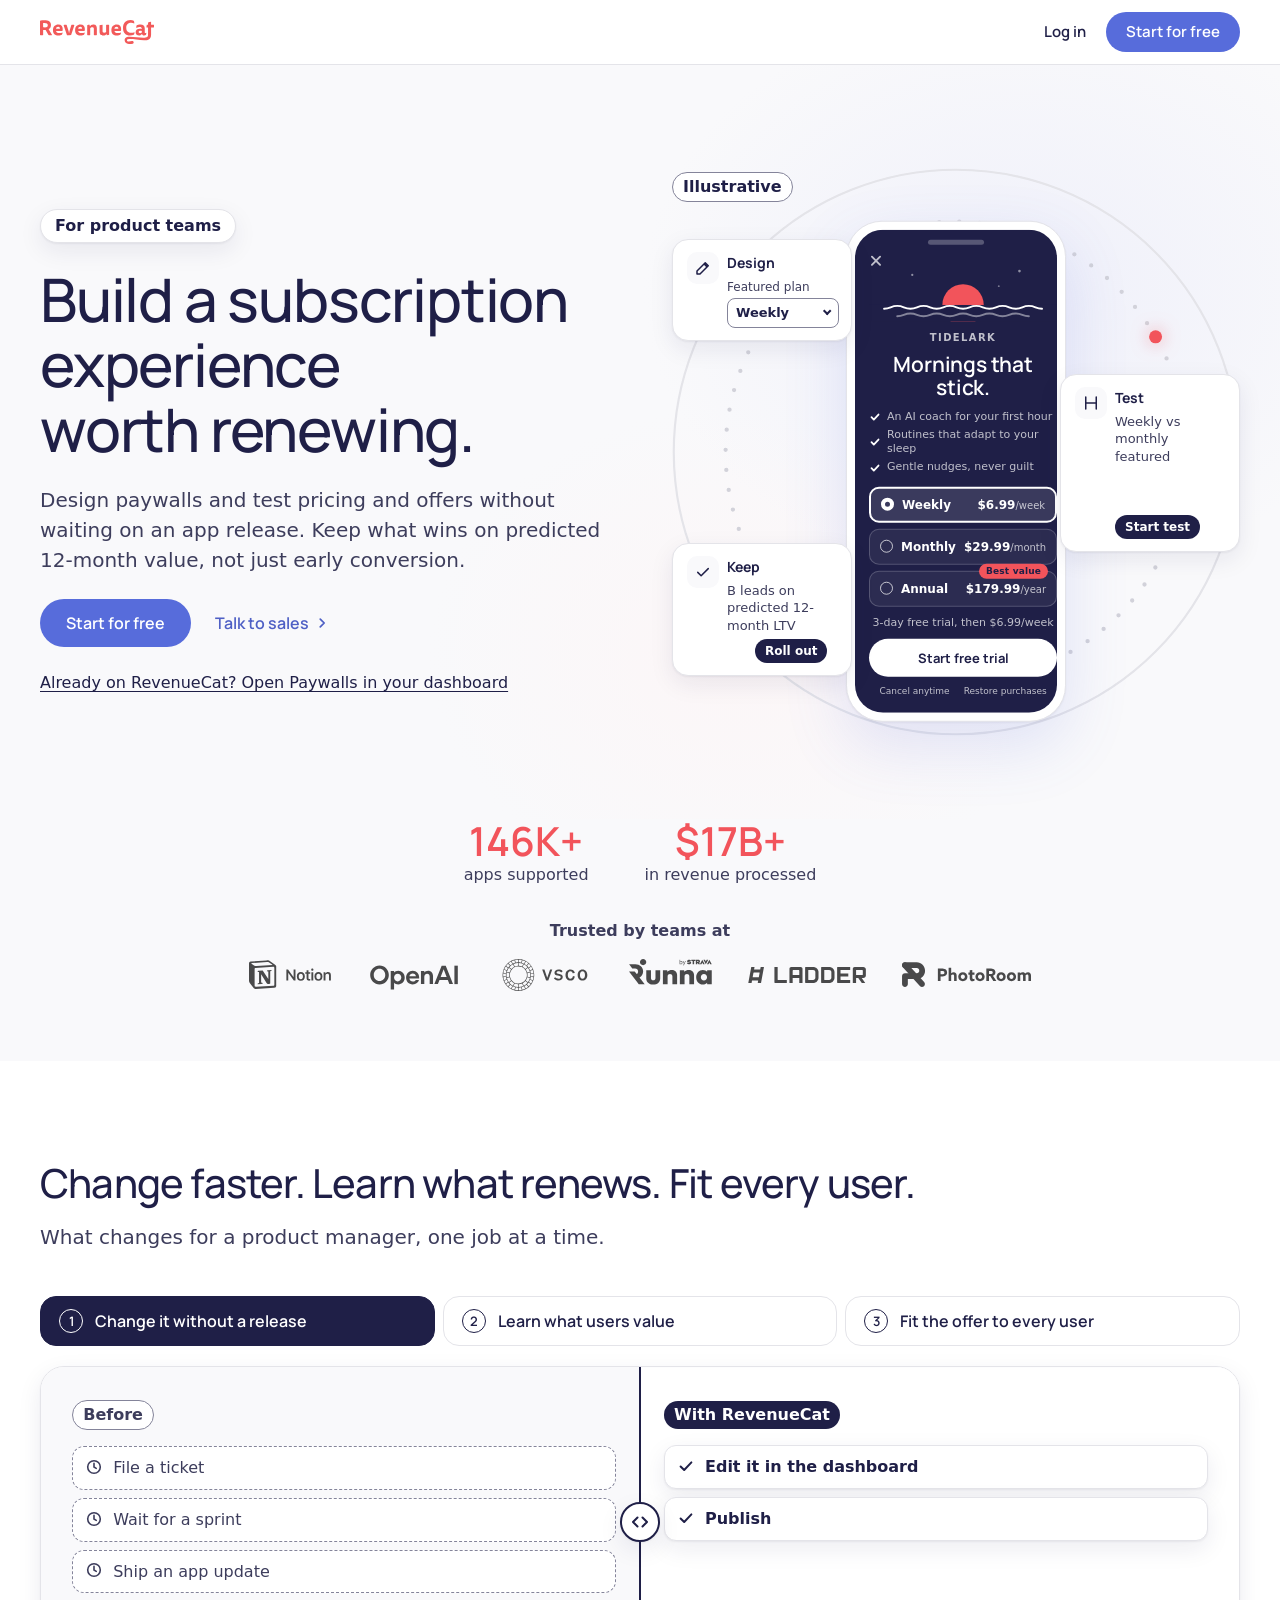
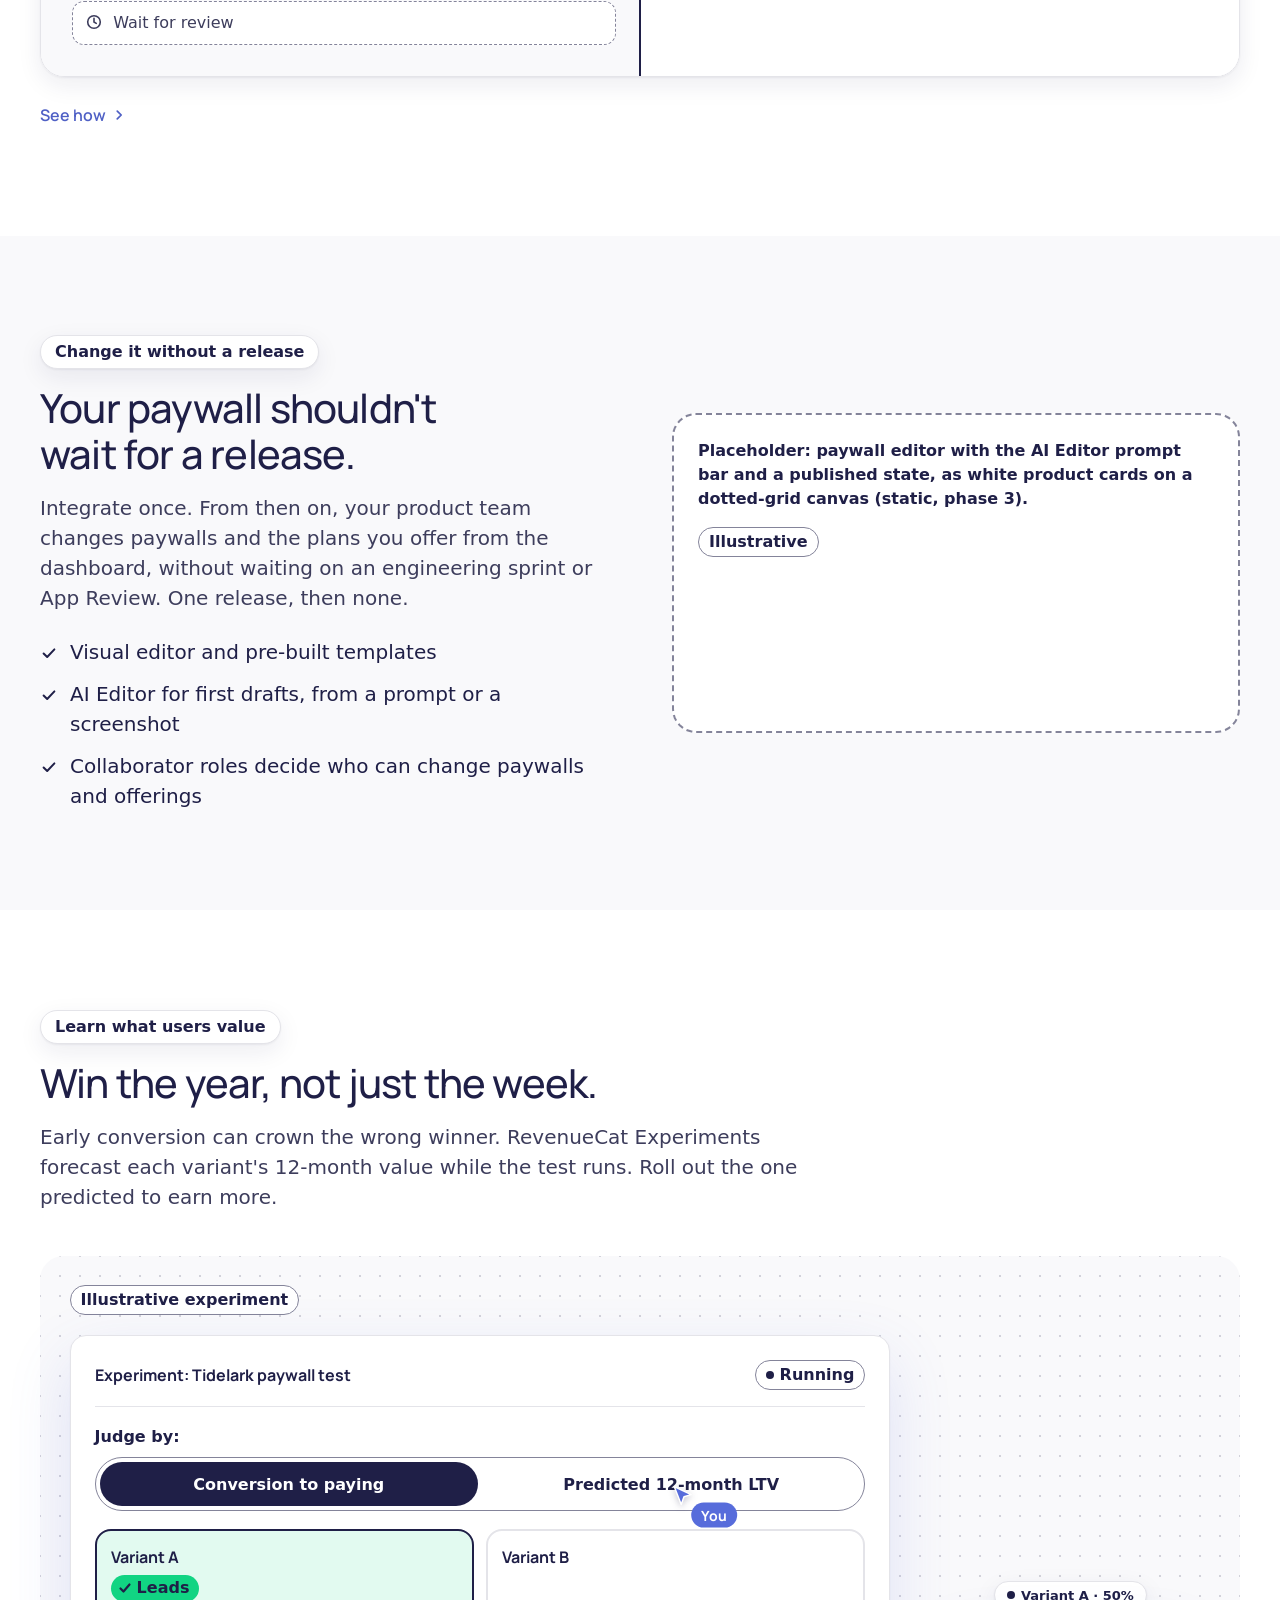
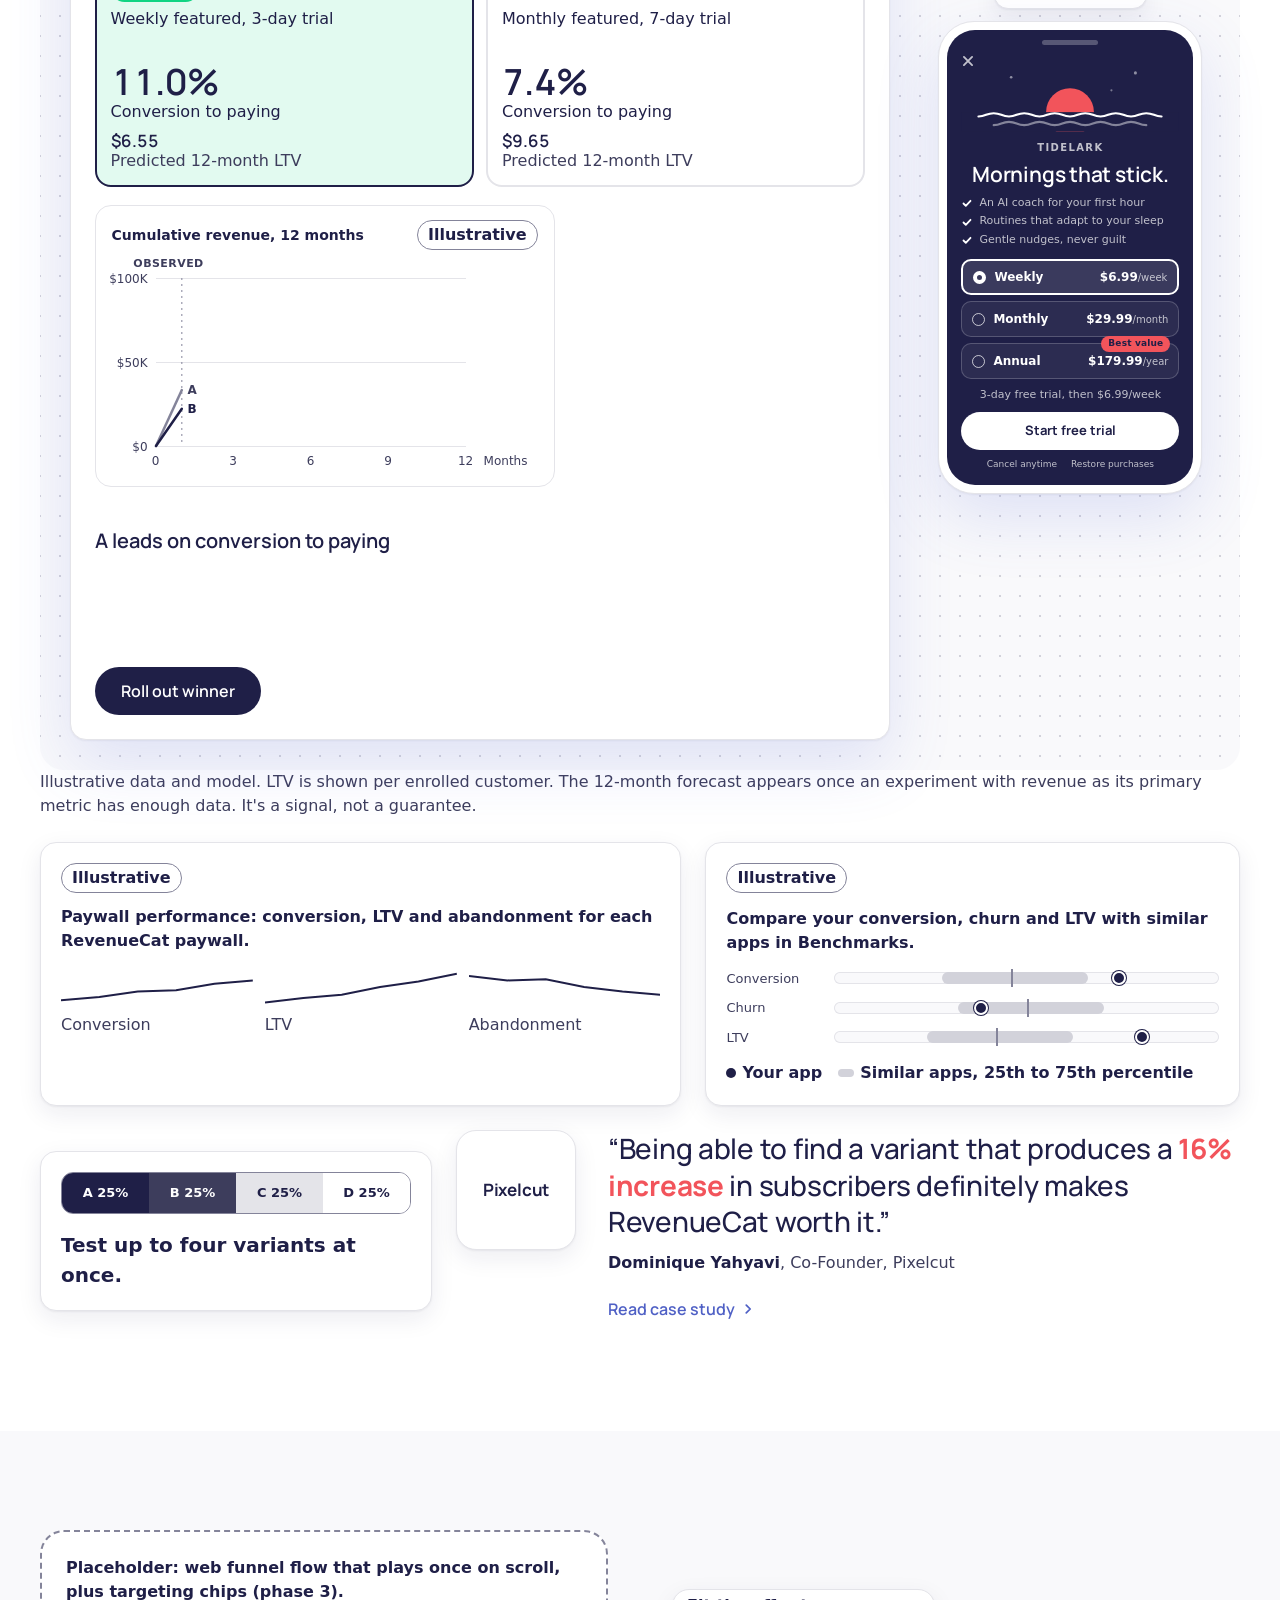
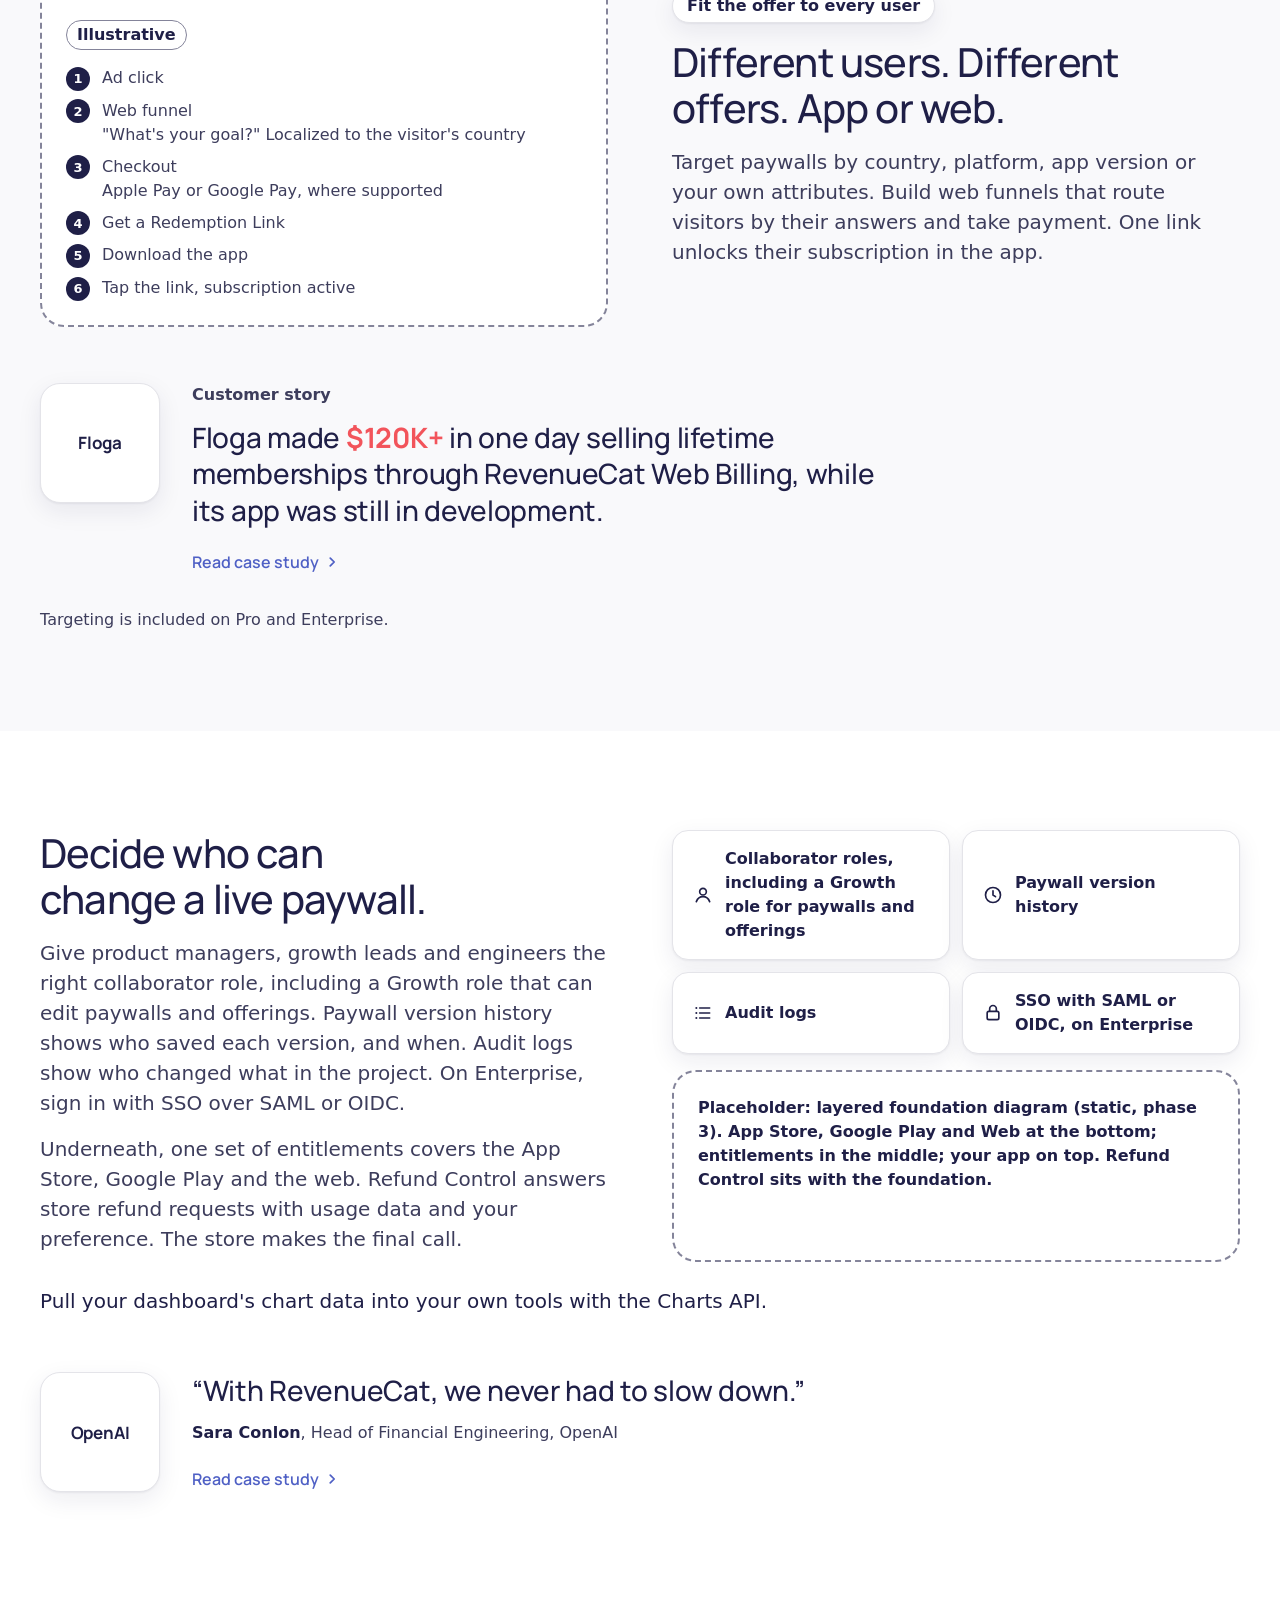
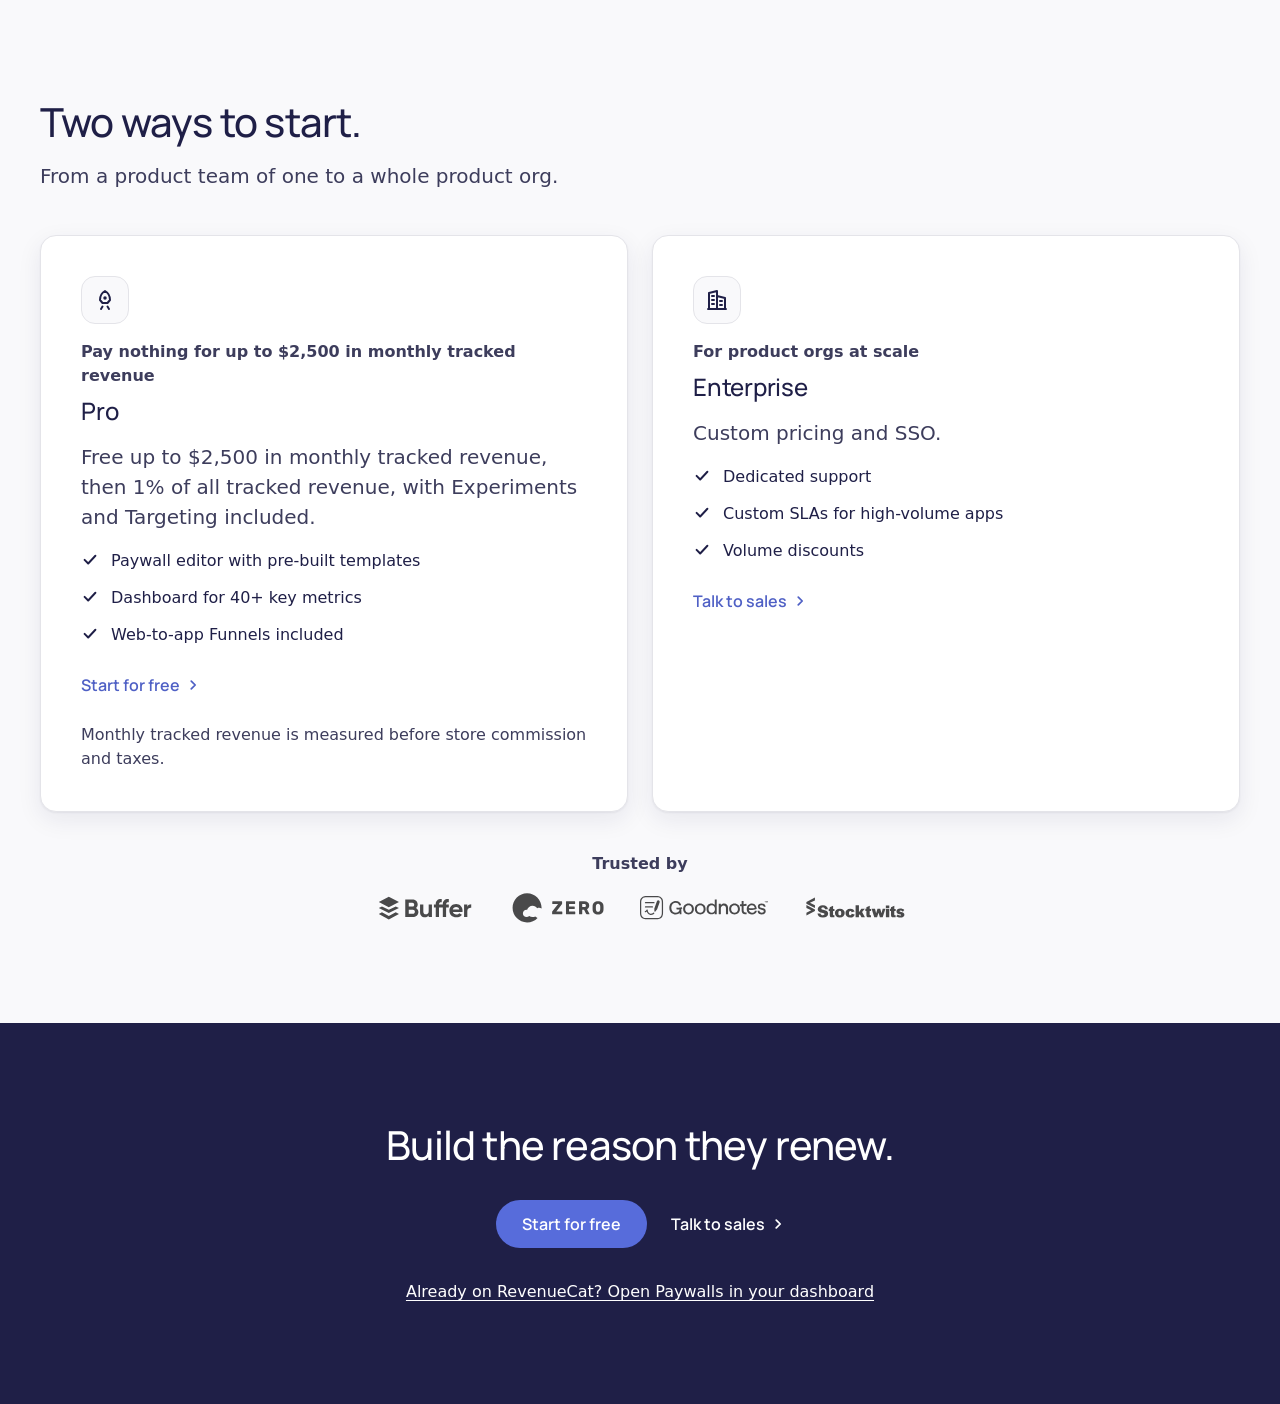
==== commit b8227292: "Build phase 3A: shared paywall, simulator v3, Design/Test/Keep hero, copy v1.4 Co-Authored-By: Claud" ====
--- a/site/index.html
+++ b/site/index.html
@@ -12,11 +12,13 @@
   <link rel="stylesheet" href="css/tokens.css">
   <link rel="stylesheet" href="css/base.css">
   <link rel="stylesheet" href="css/phone.css">
+  <link rel="stylesheet" href="css/paywall.css">
   <link rel="stylesheet" href="css/hero.css">
   <link rel="stylesheet" href="css/shift.css">
   <link rel="stylesheet" href="css/simulator.css">
   <script src="js/variant.js"></script>
   <script src="js/nav.js" defer></script>
+  <script src="js/paywall.js" defer></script>
   <script src="js/hero.js" defer></script>
   <script src="js/shift.js" defer></script>
   <script src="js/simulator.js" defer></script>
@@ -28,7 +30,10 @@
     <a class="nav-logo" href="https://www.revenuecat.com/">
       <img src="assets/brand/logo_red.svg" alt="RevenueCat" width="852" height="180">
     </a>
-    <a class="btn btn-primary btn-sm nav-cta is-quiet" href="https://app.revenuecat.com/signup">Start for free</a>
+    <div class="nav-actions">
+      <a class="nav-login" href="https://app.revenuecat.com/login">Log in</a>
+      <a class="btn btn-primary btn-sm nav-cta is-quiet" href="https://app.revenuecat.com/signup">Start for free</a>
+    </div>
   </div>
 </header>
 
@@ -51,7 +56,7 @@
         <p class="tertiary"><a href="https://app.revenuecat.com/login">Already on RevenueCat? Open Paywalls in your dashboard</a></p>
       </div>
 
-      <!-- Hero loop: decorative and illustrative. The H1 carries the idea. -->
+      <!-- Hero loop: Design, Test, Keep. Decorative and illustrative. -->
       <div class="hero-stage" data-hero-loop>
         <svg class="orbit" viewBox="0 0 400 400" aria-hidden="true" focusable="false">
           <circle class="ring-line" cx="200" cy="200" r="196"/>
@@ -59,49 +64,50 @@
           <circle class="glow-red" cx="338.6" cy="120" r="4.5"/>
           <circle class="glow-ink" cx="61.4" cy="338.6" r="3"/>
         </svg>
-        <div class="hero-loop" data-state="learn" aria-hidden="true">
+        <div class="hero-loop" data-step="keep" aria-hidden="true">
           <span class="tag">Illustrative</span>
 
-          <div class="hl-card" data-step="change">
+          <div class="hl-card" data-card="design">
             <span class="hl-card-icon"><svg viewBox="0 0 24 24" focusable="false"><path d="M4 20h4L19 9l-4-4L4 16v4zM13.5 6.5l4 4" fill="none" stroke="currentColor" stroke-width="2" stroke-linejoin="round"/></svg></span>
-            <span class="hl-card-body"><span class="hl-card-kicker">Change</span><span class="hl-card-text">Paywall: annual plan featured</span></span>
-          </div>
-          <div class="hl-card is-active" data-step="learn">
-            <span class="hl-card-icon"><svg viewBox="0 0 24 24" focusable="false"><path d="M4 19h16M7 16V11M12 16V7M17 16v-3" fill="none" stroke="currentColor" stroke-width="2" stroke-linecap="round"/></svg></span>
-            <span class="hl-card-body"><span class="hl-card-kicker">Learn</span><span class="hl-card-text">Experiment: B leads on predicted 12-month LTV</span><span class="hl-win"><svg viewBox="0 0 16 16" focusable="false"><path d="M3.5 8.5l3 3 6-7" fill="none" stroke="currentColor" stroke-width="2.4" stroke-linecap="round" stroke-linejoin="round"/></svg></span></span>
-          </div>
-          <div class="hl-card" data-step="fit">
-            <span class="hl-card-icon"><svg viewBox="0 0 24 24" focusable="false"><circle cx="12" cy="12" r="8" fill="none" stroke="currentColor" stroke-width="2"/><circle cx="12" cy="12" r="3.5" fill="none" stroke="currentColor" stroke-width="2"/></svg></span>
-            <span class="hl-card-body"><span class="hl-card-kicker">Fit</span><span class="hl-card-text">Targeting: different paywall for users in Germany</span></span>
+            <span class="hl-card-body">
+              <span class="hl-card-kicker">Design</span>
+              <span class="hl-field"><span class="hl-field-label">Featured plan</span><span class="hl-field-value" data-design-value data-before="Weekly" data-after="Monthly">Monthly</span></span>
+            </span>
+          </div>
+          <div class="hl-card" data-card="test">
+            <span class="hl-card-icon"><svg viewBox="0 0 24 24" focusable="false"><path d="M5 4v16M19 4v16M5 12h14" fill="none" stroke="currentColor" stroke-width="2" stroke-linecap="round"/></svg></span>
+            <span class="hl-card-body">
+              <span class="hl-card-kicker">Test</span>
+              <span class="hl-card-text">Weekly vs monthly featured</span>
+              <svg class="hl-spark" viewBox="0 0 120 40" preserveAspectRatio="none" focusable="false">
+                <defs><clipPath id="hl-spark-reveal"><rect class="hl-spark-clip" x="0" y="0" width="120" height="40"/></clipPath></defs>
+                <g clip-path="url(#hl-spark-reveal)">
+                  <path class="a" d="M2 34 L20 19 L40 15 L70 13 L118 12" fill="none" stroke-width="2" stroke-linecap="round" stroke-linejoin="round"/>
+                  <path class="b" d="M2 37 L20 29 L40 21 L70 11 L118 4" fill="none" stroke-width="2" stroke-dasharray="4 3" stroke-linecap="round" stroke-linejoin="round"/>
+                </g>
+              </svg>
+              <span class="hl-mini-btn" data-hl-start>Start test</span>
+            </span>
+          </div>
+          <div class="hl-card is-active" data-card="keep">
+            <span class="hl-card-icon"><svg viewBox="0 0 24 24" focusable="false"><path d="M5 12.5l4.5 4.5L19 7.5" fill="none" stroke="currentColor" stroke-width="2" stroke-linecap="round" stroke-linejoin="round"/></svg></span>
+            <span class="hl-card-body">
+              <span class="hl-card-kicker">Keep</span>
+              <span class="hl-card-text">B leads on predicted 12-month LTV</span>
+              <span class="hl-keep-row"><span class="hl-win"><svg viewBox="0 0 16 16" focusable="false"><path d="M3.5 8.5l3 3 6-7" fill="none" stroke="currentColor" stroke-width="2.4" stroke-linecap="round" stroke-linejoin="round"/></svg></span><span class="hl-mini-btn" data-hl-roll>Roll out</span></span>
+            </span>
           </div>
 
           <div class="hl-center">
-            <div class="phone hl-phone">
-              <div class="phone-screen">
-                <span class="hl-geo">Germany</span>
-                <svg class="pw-icon" viewBox="0 0 48 48" focusable="false">
-                  <rect width="48" height="48" rx="12" fill="#1F1F47"/>
-                  <circle cx="24" cy="27" r="8" fill="#F2545B"/>
-                  <rect x="8" y="27" width="32" height="13" fill="#1F1F47"/>
-                  <path d="M10 31c3 0 3-2 6-2s3 2 6 2 3-2 6-2 3 2 6 2 3-2 4-2" fill="none" stroke="#FFFFFF" stroke-width="2" stroke-linecap="round"/>
-                  <path d="M12 36c3 0 3-2 6-2s3 2 6 2 3-2 6-2 3 2 6 2" fill="none" stroke="#FFFFFF" stroke-width="2" stroke-linecap="round" opacity="0.6"/>
-                </svg>
-                <p class="pw-app">Tidelark</p>
-                <p class="pw-head">Mornings that stick.</p>
-                <ol class="pw-plans">
-                  <li class="pw-plan" data-plan="monthly"><span class="pw-plan-name"><span class="pw-radio"></span>Monthly</span><span class="pw-badge">3-day trial</span></li>
-                  <li class="pw-plan is-featured" data-plan="annual"><span class="pw-plan-name"><span class="pw-radio"></span>Annual</span><span class="pw-badge" data-trial="3">3-day trial</span><span class="pw-badge" data-trial="7">7-day trial</span></li>
-                </ol>
-                <span class="pw-cta">Start free trial</span>
-              </div>
-            </div>
-            <div class="hl-toast"><svg viewBox="0 0 16 16" focusable="false"><path d="M3.5 8.5l3 3 6-7" fill="none" stroke="currentColor" stroke-width="2.4" stroke-linecap="round" stroke-linejoin="round"/></svg>Published. No app release.</div>
+            <span class="phone-chip hl-test-chip">A/B test running · 50/50</span>
+            <div class="phone hl-phone"><div class="phone-screen" data-paywall="b"></div></div>
+            <div class="hl-toast is-visible"><svg viewBox="0 0 16 16" focusable="false"><path d="M3.5 8.5l3 3 6-7" fill="none" stroke="currentColor" stroke-width="2.4" stroke-linecap="round" stroke-linejoin="round"/></svg>Published. No app release.</div>
           </div>
 
           <p class="hl-chip">
-            <span data-step="change" hidden>Changed: annual plan featured</span>
-            <span data-step="learn">Learning: B leads on predicted 12-month value</span>
-            <span data-step="fit" hidden>Fitted: different paywall in Germany</span>
+            <span data-step="design" hidden>Design: monthly plan featured</span>
+            <span data-step="test" hidden>Test: A/B test running · 50/50</span>
+            <span data-step="keep">Keep: B leads on predicted 12-month LTV</span>
           </p>
 
           <div class="hl-cursor">
@@ -120,6 +126,7 @@
         <li><span class="stat-num">146K+</span> <span class="stat-label">apps supported</span></li>
         <li><span class="stat-num">$17B+</span> <span class="stat-label">in revenue processed</span></li>
       </ul>
+      <p class="trusted-label">Trusted by teams at</p>
       <ul class="logo-row">
         <li><img src="assets/logos/notion.svg" alt="Notion" width="102" height="40"></li>
         <li><img src="assets/logos/openai.svg" alt="OpenAI" width="118" height="40"></li>
@@ -135,7 +142,7 @@
   <section class="section" id="shift" aria-labelledby="shift-title">
     <div class="container">
       <div class="section-head">
-        <h2 class="h2" id="shift-title">From ticket to test.</h2>
+        <h2 class="h2" id="shift-title">Change faster. Learn what renews. Fit every user.</h2>
         <p class="body">What changes for a product manager, one job at a time.</p>
       </div>
 
@@ -218,7 +225,7 @@
       <div>
         <p class="eyebrow">Change it without a release</p>
         <h2 class="h2" id="change-title">Your paywall shouldn't wait for a release.</h2>
-        <p class="body">Integrate once. From then on, your product team changes paywalls and the plans you offer from the dashboard. One release, then none.</p>
+        <p class="body">Integrate once. From then on, your product team changes paywalls and the plans you offer from the dashboard, without waiting on an engineering sprint or App Review. One release, then none.</p>
         <ul class="checks">
           <li><svg viewBox="0 0 20 20" aria-hidden="true" focusable="false"><path d="M4 10.5l4 4L16 6" fill="none" stroke="currentColor" stroke-width="2.2" stroke-linecap="round" stroke-linejoin="round"/></svg><span>Visual editor and pre-built templates</span></li>
           <li><svg viewBox="0 0 20 20" aria-hidden="true" focusable="false"><path d="M4 10.5l4 4L16 6" fill="none" stroke="currentColor" stroke-width="2.2" stroke-linecap="round" stroke-linejoin="round"/></svg><span>AI Editor for first drafts, from a prompt or a screenshot</span></li>
@@ -249,14 +256,14 @@
           <div class="sim-panel ui-card">
             <div class="sim-head">
               <p class="sim-title">Experiment: Tidelark paywall test</p>
-              <span class="sim-state"><span data-state-text data-running="Running" data-done="Rolled out">Running</span></span>
+              <span class="sim-state is-running"><span data-state-text data-running="Running" data-done="Rolled out">Running</span></span>
             </div>
 
             <fieldset class="sim-toggle">
               <legend>Judge by:</legend>
               <div class="seg">
                 <input type="radio" name="sim-metric" id="sim-conversion" value="conversion" data-winner="A" autocomplete="off" checked>
-                <label for="sim-conversion"><span>Trial conversion</span></label>
+                <label for="sim-conversion"><span>Conversion to paying</span></label>
                 <input type="radio" name="sim-metric" id="sim-ltv" value="ltv" data-winner="B" autocomplete="off">
                 <label for="sim-ltv"><span>Predicted <span class="nowrap">12-month</span> LTV</span></label>
               </div>
@@ -266,26 +273,78 @@
               <li class="variant is-winner" data-variant="A">
                 <span class="variant-name">Variant A</span>
                 <span class="win-pill"><svg viewBox="0 0 16 16" aria-hidden="true" focusable="false"><path d="M3.5 8.5l3 3 6-7" fill="none" stroke="currentColor" stroke-width="2.2" stroke-linecap="round" stroke-linejoin="round"/></svg>Leads</span>
-                <span class="variant-desc">Monthly first, <span class="nowrap">3-day</span> trial</span>
+                <span class="variant-desc">Weekly featured, <span class="nowrap">3-day</span> trial</span>
                 <dl class="variant-metrics">
-                  <div class="metric" data-metric="conversion"><dt>Trial conversion</dt><dd>12.4%</dd></div>
-                  <div class="metric" data-metric="ltv"><dt>Predicted <span class="nowrap">12-month</span> LTV</dt><dd>$18.20</dd></div>
+                  <div class="metric" data-metric="conversion"><dt>Conversion to paying</dt><dd data-out="conversion" data-k="a">11.0%</dd></div>
+                  <div class="metric" data-metric="ltv"><dt>Predicted <span class="nowrap">12-month</span> LTV</dt><dd data-out="ltv" data-k="a">$6.55</dd></div>
                 </dl>
               </li>
               <li class="variant" data-variant="B">
                 <span class="variant-name">Variant B</span>
                 <span class="win-pill"><svg viewBox="0 0 16 16" aria-hidden="true" focusable="false"><path d="M3.5 8.5l3 3 6-7" fill="none" stroke="currentColor" stroke-width="2.2" stroke-linecap="round" stroke-linejoin="round"/></svg>Leads</span>
-                <span class="variant-desc">Annual first, <span class="nowrap">7-day</span> trial</span>
+                <span class="variant-desc">Monthly featured, <span class="nowrap">7-day</span> trial</span>
                 <dl class="variant-metrics">
-                  <div class="metric" data-metric="conversion"><dt>Trial conversion</dt><dd>9.1%</dd></div>
-                  <div class="metric" data-metric="ltv"><dt>Predicted <span class="nowrap">12-month</span> LTV</dt><dd>$26.70</dd></div>
+                  <div class="metric" data-metric="conversion"><dt>Conversion to paying</dt><dd data-out="conversion" data-k="b">7.4%</dd></div>
+                  <div class="metric" data-metric="ltv"><dt>Predicted <span class="nowrap">12-month</span> LTV</dt><dd data-out="ltv" data-k="b">$9.65</dd></div>
                 </dl>
               </li>
             </ul>
 
+            <div class="sim-insight">
+              <figure class="fc" data-forecast data-ltv-unit="customer">
+                <span hidden data-model="a" data-enrolled="10000" data-paying="1100" data-price="30.29" data-refund="6.0" data-retention="100,25,15,11,9,7.5,6.5,5.5,5,4.5,4,3.5"></span>
+                <span hidden data-model="b" data-enrolled="10000" data-paying="740" data-price="29.99" data-refund="5.0" data-retention="100,60,46,38,33,29,26,24,22,20,19,18"></span>
+                <figcaption class="fc-head"><span class="fc-title">Cumulative revenue, 12 months</span><span class="tag">Illustrative</span></figcaption>
+                <div class="fc-plot" aria-hidden="true">
+                  <div class="fc-area">
+                    <div class="fc-grid" data-grid="0"><span>$0</span></div>
+                    <div class="fc-grid" data-grid="0.5"><span></span></div>
+                    <div class="fc-grid" data-grid="1"><span></span></div>
+                    <svg class="fc-svg" viewBox="0 0 100 100" preserveAspectRatio="none" focusable="false">
+                      <defs><clipPath id="fc-reveal-clip"><rect class="fc-reveal" x="8.333" y="-20" width="0" height="140"/></clipPath></defs>
+                      <line class="fc-divider" x1="8.333" x2="8.333" y1="0" y2="100"/>
+                      <path class="fc-a fc-obs"/>
+                      <path class="fc-b fc-obs"/>
+                      <g clip-path="url(#fc-reveal-clip)">
+                        <path class="fc-a fc-dash"/>
+                        <path class="fc-b fc-dash"/>
+                      </g>
+                    </svg>
+                    <span class="fc-region fc-region-obs">Observed</span>
+                    <span class="fc-region fc-region-pred">Predicted</span>
+                    <span class="fc-lbl a fc-obs-a">A</span>
+                    <span class="fc-lbl b fc-obs-b">B</span>
+                    <span class="fc-lbl a fc-end-a">A <span data-out="end" data-k="a"></span></span>
+                    <span class="fc-lbl b fc-end-b">B <span data-out="end" data-k="b"></span></span>
+                    <span class="fc-cross"><span class="fc-cross-label">B overtakes at month <span data-cross-month>4</span></span></span>
+                    <span class="fc-xtick" data-xtick="0">0</span>
+                    <span class="fc-xtick" data-xtick="3">3</span>
+                    <span class="fc-xtick" data-xtick="6">6</span>
+                    <span class="fc-xtick" data-xtick="9">9</span>
+                    <span class="fc-xtick" data-xtick="12">12</span>
+                    <span class="fc-xtitle">Months</span>
+                  </div>
+                </div>
+              </figure>
+
+              <div class="why">
+                <p class="why-title">Why B wins</p>
+                <table>
+                  <thead><tr><td></td><th scope="col">A</th><th scope="col">B</th></tr></thead>
+                  <tbody>
+                    <tr><th scope="row">Conversion to paying</th><td data-out="conversion" data-k="a"></td><td data-out="conversion" data-k="b"></td></tr>
+                    <tr><th scope="row">Still subscribed at month 3</th><td data-out="m3" data-k="a"></td><td data-out="m3" data-k="b"></td></tr>
+                    <tr><th scope="row">Price per month</th><td data-out="price" data-k="a"></td><td data-out="price" data-k="b"></td></tr>
+                    <tr><th scope="row">Refund rate</th><td data-out="refund" data-k="a"></td><td data-out="refund" data-k="b"></td></tr>
+                  </tbody>
+                </table>
+                <p class="why-caption">Illustrative model of a hard-paywall app. RevenueCat uses each variant's observed conversion and retention data to model future revenue.</p>
+              </div>
+            </div>
+
             <p class="sim-status" aria-live="polite" data-status
-               data-conversion="A leads on trial conversion"
-               data-ltv="B leads on predicted 12-month LTV, even though A converts more.">A leads on trial conversion</p>
+               data-conversion="A leads on conversion to paying"
+               data-ltv="B leads on predicted 12-month LTV, even though A converts more.">A leads on conversion to paying</p>
 
             <div class="sim-toast-slot">
               <div class="sim-toast" role="status" data-toast data-text="Rolled out. No app release.">
@@ -302,26 +361,12 @@
 
           <!-- Right: the user's phone, showing only the paywall -->
           <div class="sim-phone" aria-hidden="true">
-            <div class="phone">
-              <div class="phone-screen">
-                <svg class="pw-icon" viewBox="0 0 48 48" focusable="false">
-                  <rect width="48" height="48" rx="12" fill="#1F1F47"/>
-                  <circle cx="24" cy="27" r="8" fill="#F2545B"/>
-                  <rect x="8" y="27" width="32" height="13" fill="#1F1F47"/>
-                  <path d="M10 31c3 0 3-2 6-2s3 2 6 2 3-2 6-2 3 2 6 2 3-2 4-2" fill="none" stroke="#FFFFFF" stroke-width="2" stroke-linecap="round"/>
-                  <path d="M12 36c3 0 3-2 6-2s3 2 6 2 3-2 6-2 3 2 6 2" fill="none" stroke="#FFFFFF" stroke-width="2" stroke-linecap="round" opacity="0.6"/>
-                </svg>
-                <p class="pw-app">Tidelark</p>
-                <p class="pw-head">Mornings that stick.</p>
-                <ol class="pw-plans">
-                  <li class="pw-plan is-featured" data-plan="monthly"><span class="pw-plan-name"><span class="pw-radio"></span>Monthly</span><span class="pw-badge">3-day trial</span></li>
-                  <li class="pw-plan" data-plan="annual"><span class="pw-plan-name"><span class="pw-radio"></span>Annual</span><span class="pw-badge">7-day trial</span></li>
-                </ol>
-                <span class="pw-cta">Start free trial</span>
-              </div>
-            </div>
-          </div>
-        </div>
+            <span class="phone-chip" data-split data-a="Variant A · 50%" data-b="Variant B · 50%" data-live="Now live: Variant {v} · 100%">Variant A · 50%</span>
+            <div class="phone"><div class="phone-screen" data-paywall="a"></div></div>
+          </div>
+        </div>
+
+        <span class="sim-pulse" aria-hidden="true" hidden></span>
 
         <div class="sim-cursor" data-cursor aria-hidden="true">
           <svg viewBox="0 0 24 24" focusable="false"><path d="M3 2l17 8-7.2 2.2L10 20z" fill="currentColor" stroke="#FFFFFF" stroke-width="1.5" stroke-linejoin="round"/></svg>
@@ -339,7 +384,7 @@
         </dialog>
       </div>
 
-      <p class="sim-caption">Illustrative data. The 12-month forecast appears once an experiment with revenue as its primary metric has enough data. It's a signal, not a guarantee.</p>
+      <p class="sim-caption">Illustrative data and model. LTV is shown per enrolled customer. The 12-month forecast appears once an experiment with revenue as its primary metric has enough data. It's a signal, not a guarantee.</p>
 
       <div class="learn-row">
         <div class="chart-card ui-card">
@@ -360,14 +405,21 @@
             </figure>
           </div>
         </div>
-        <ul class="checks">
-          <li><svg viewBox="0 0 20 20" aria-hidden="true" focusable="false"><path d="M4 10.5l4 4L16 6" fill="none" stroke="currentColor" stroke-width="2.2" stroke-linecap="round" stroke-linejoin="round"/></svg><span>Compare your conversion, churn and LTV with similar apps in Benchmarks.</span></li>
-        </ul>
+        <div class="bench-card ui-card">
+          <span class="tag">Illustrative</span>
+          <p>Compare your conversion, churn and LTV with similar apps in Benchmarks.</p>
+          <div class="bench" aria-hidden="true">
+            <div class="bench-row"><span class="bench-label">Conversion</span><span class="bench-track"><span class="bench-band" style="--from: 28%; --to: 66%"></span><span class="bench-median" style="--at: 46%"></span><span class="bench-you" style="--at: 74%"></span></span></div>
+            <div class="bench-row"><span class="bench-label">Churn</span><span class="bench-track"><span class="bench-band" style="--from: 32%; --to: 70%"></span><span class="bench-median" style="--at: 50%"></span><span class="bench-you" style="--at: 38%"></span></span></div>
+            <div class="bench-row"><span class="bench-label">LTV</span><span class="bench-track"><span class="bench-band" style="--from: 24%; --to: 62%"></span><span class="bench-median" style="--at: 42%"></span><span class="bench-you" style="--at: 80%"></span></span></div>
+          </div>
+          <p class="bench-legend" aria-hidden="true"><span><i class="k-you"></i>Your app</span><span><i class="k-band"></i>Similar apps, 25th to 75th percentile</span></p>
+        </div>
       </div>
 
       <div class="proof-row">
         <div class="variants-card ui-card">
-          <div class="abcd" aria-hidden="true"><span>A</span><span>B</span><span>C</span><span>D</span></div>
+          <div class="split4" aria-hidden="true"><span>A 25%</span><span>B 25%</span><span>C 25%</span><span>D 25%</span></div>
           <p>Test up to four variants at once.</p>
         </div>
         <figure class="testimonial">
@@ -467,7 +519,7 @@
       <div class="plans">
         <article class="plan-card ui-card">
           <span class="icon-tile" aria-hidden="true"><svg viewBox="0 0 24 24" focusable="false"><path d="M12 3c3.5 2 5 5.5 5 9l-2.5 3h-5L7 12c0-3.5 1.5-7 5-9z" fill="none" stroke="currentColor" stroke-width="2" stroke-linejoin="round"/><circle cx="12" cy="10" r="1.75" fill="currentColor"/><path d="M9.5 18.5 8 21M14.5 18.5 16 21" fill="none" stroke="currentColor" stroke-width="2" stroke-linecap="round"/></svg></span>
-          <p class="plan-label">For product teams getting started</p>
+          <p class="plan-label">Pay nothing for up to $2,500 in monthly tracked revenue</p>
           <h3 class="h3">Pro</h3>
           <p>Free up to $2,500 in monthly tracked revenue, then 1% of all tracked revenue, with Experiments and Targeting included.</p>
           <ul class="checks">
@@ -522,5 +574,38 @@
 
 </main>
 
+<!-- Shared Tidelark paywall: a fictional premium AI morning-routine
+     coach. Illustrative prices. Cloned into every [data-paywall] by
+     js/paywall.js; used by the hero loop and the simulator. -->
+<template id="tl-paywall">
+  <div class="tl" data-variant="a">
+    <svg class="tl-close" viewBox="0 0 12 12" focusable="false"><path d="M2.5 2.5l7 7M9.5 2.5l-7 7" fill="none" stroke="currentColor" stroke-width="1.6" stroke-linecap="round"/></svg>
+    <svg class="tl-art" viewBox="0 0 200 64" focusable="false">
+      <circle cx="46" cy="14" r="1.2" fill="#FFFFFF" opacity="0.5"/>
+      <circle cx="160" cy="10" r="1.4" fill="#FFFFFF" opacity="0.5"/>
+      <circle cx="138" cy="26" r="1" fill="#FFFFFF" opacity="0.4"/>
+      <circle cx="100" cy="46" r="22" fill="#F2545B"/>
+      <rect x="0" y="46" width="200" height="18" fill="#1F1F47"/>
+      <path d="M16 50c7 0 7-3 14-3s7 3 14 3 7-3 14-3 7 3 14 3 7-3 14-3 7 3 14 3 7-3 14-3 7 3 14 3 7-3 14-3 7 3 14 3 7-3 14-3 7 3 14 3" fill="none" stroke="#FFFFFF" stroke-width="2" stroke-linecap="round"/>
+      <path d="M30 58c7 0 7-3 14-3s7 3 14 3 7-3 14-3 7 3 14 3 7-3 14-3 7 3 14 3 7-3 14-3 7 3 14 3 7-3 14-3 7 3 14 3" fill="none" stroke="#FFFFFF" stroke-width="2" stroke-linecap="round" opacity="0.45"/>
+    </svg>
+    <p class="tl-brand">Tidelark</p>
+    <p class="tl-head">Mornings that stick.</p>
+    <ul class="tl-benefits">
+      <li><svg viewBox="0 0 12 12" focusable="false"><path d="M2.5 6.5l2.3 2.3L9.5 3.8" fill="none" stroke="currentColor" stroke-width="1.8" stroke-linecap="round" stroke-linejoin="round"/></svg>An AI coach for your first hour</li>
+      <li><svg viewBox="0 0 12 12" focusable="false"><path d="M2.5 6.5l2.3 2.3L9.5 3.8" fill="none" stroke="currentColor" stroke-width="1.8" stroke-linecap="round" stroke-linejoin="round"/></svg>Routines that adapt to your sleep</li>
+      <li><svg viewBox="0 0 12 12" focusable="false"><path d="M2.5 6.5l2.3 2.3L9.5 3.8" fill="none" stroke="currentColor" stroke-width="1.8" stroke-linecap="round" stroke-linejoin="round"/></svg>Gentle nudges, never guilt</li>
+    </ul>
+    <ol class="tl-plans">
+      <li class="tl-plan" data-plan="weekly"><span class="tl-radio"></span><span>Weekly</span><span class="tl-price">$6.99<small>/week</small></span></li>
+      <li class="tl-plan" data-plan="monthly"><span class="tl-radio"></span><span>Monthly</span><span class="tl-price">$29.99<small>/month</small></span></li>
+      <li class="tl-plan" data-plan="annual"><span class="tl-badge">Best value</span><span class="tl-radio"></span><span>Annual</span><span class="tl-price">$179.99<small>/year</small></span></li>
+    </ol>
+    <p class="tl-trial"><span data-trial="a">3-day free trial, then $6.99/week</span><span data-trial="b">7-day free trial, then $29.99/month</span></p>
+    <span class="tl-cta">Start free trial</span>
+    <p class="tl-fine"><span>Cancel anytime</span><span>Restore purchases</span></p>
+  </div>
+</template>
+
 </body>
 </html>
--- a/site/css/base.css
+++ b/site/css/base.css
@@ -302,6 +302,18 @@
   min-height: var(--nav-h);
 }
 .nav-logo img { width: auto; height: 1.5rem; }
+.nav-actions { display: flex; align-items: center; gap: 1.25rem; }
+.nav-login {
+  display: inline-flex;
+  align-items: center;
+  min-height: 2.75rem;
+  color: var(--rc-ink);
+  font-family: var(--font-display);
+  font-size: 0.9375rem;
+  font-weight: 600;
+  text-decoration: none;
+}
+.nav-login:hover { text-decoration: underline; text-underline-offset: 0.2em; }
 /* One primary CTA per viewport: the nav CTA stays outlined while an
    in-page primary CTA is on screen (nav.js). */
 .nav-cta.is-quiet {
@@ -359,6 +371,7 @@
 }
 .stat-label { font-size: var(--fs-small); }
 .scale .logo-row { max-width: 52rem; }
+.scale .trusted-label { margin-bottom: -1rem; }
 
 /* 3. The shift: interactive module in shift.css.
    Numbered steps below are used by the section 6 flow placeholder. */
@@ -401,19 +414,49 @@
 .proof-row .testimonial { margin-top: 0; }
 .variants-card { display: grid; gap: 1rem; align-content: start; padding: 1.25rem; }
 .variants-card p { color: var(--rc-ink); font-weight: 600; }
-.abcd { display: flex; gap: 0.5rem; }
-.abcd span {
+.split4 {
   display: grid;
-  place-items: center;
-  width: 2.5rem;
-  height: 2.5rem;
+  grid-template-columns: repeat(4, 1fr);
+  overflow: hidden;
   border: 1px solid var(--rc-outline);
   border-radius: var(--radius-sm);
-  background: var(--rc-white);
-  color: var(--rc-ink);
-  font-family: var(--font-display);
+  font-size: 0.8125rem; /* illustrative UI */
   font-weight: 700;
-}
+  font-variant-numeric: tabular-nums;
+}
+.split4 span { display: grid; place-items: center; min-height: 2.5rem; }
+.split4 span:nth-child(1) { background: var(--rc-ink); color: var(--rc-white); }
+.split4 span:nth-child(2) { background: var(--rc-body); color: var(--rc-white); }
+.split4 span:nth-child(3) { background: var(--rc-line); color: var(--rc-ink); }
+.split4 span:nth-child(4) { background: var(--rc-white); color: var(--rc-ink); }
+.split4-caption { color: var(--rc-body); font-size: 0.8125rem; }
+
+/* Benchmarks: percentile bars, your app against similar apps */
+.bench-card { display: grid; gap: 0.875rem; align-content: start; padding: 1.25rem; }
+.bench-card .tag { justify-self: start; }
+.bench-card > p { color: var(--rc-ink); font-size: var(--fs-small); font-weight: 600; }
+.bench { display: grid; gap: 0.625rem; }
+.bench-row { display: grid; grid-template-columns: 6rem 1fr; align-items: center; gap: 0.75rem; }
+.bench-label { color: var(--rc-body); font-size: 0.8125rem; }
+.bench-track { position: relative; height: 0.75rem; border-radius: var(--radius-pill); background: var(--rc-offwhite); box-shadow: inset 0 0 0 1px var(--rc-line); }
+.bench-band { position: absolute; top: 0; bottom: 0; left: var(--from); right: calc(100% - var(--to)); border-radius: var(--radius-pill); background: var(--rc-dot); }
+.bench-median { position: absolute; top: -0.1875rem; bottom: -0.1875rem; left: var(--at); width: 2px; background: var(--rc-outline); }
+.bench-you {
+  position: absolute;
+  top: 50%;
+  left: var(--at);
+  width: 0.875rem;
+  height: 0.875rem;
+  border: 2px solid var(--rc-white);
+  border-radius: 50%;
+  background: var(--rc-ink);
+  box-shadow: 0 0 0 1px var(--rc-ink);
+  transform: translate(-50%, -50%);
+}
+.bench-legend { display: flex; flex-wrap: wrap; gap: 0.375rem 1rem; color: var(--rc-body); font-size: 0.75rem; }
+.bench-legend span { display: inline-flex; align-items: center; gap: 0.375rem; }
+.bench-legend .k-you { width: 0.625rem; height: 0.625rem; border-radius: 50%; background: var(--rc-ink); }
+.bench-legend .k-band { width: 1rem; height: 0.5rem; border-radius: var(--radius-pill); background: var(--rc-dot); }
 
 /* 6. Fit */
 .flow-placeholder { min-height: 16rem; }
--- a/site/css/phone.css
+++ b/site/css/phone.css
@@ -1,10 +1,10 @@
-/* The Tidelark phone: the fictional app's paywall, shared by the hero
-   loop and the section 5 simulator. Illustrative mock UI. White bezel
-   and soft glow, as on RevenueCat's feature pages. */
+/* Phone frame: white bezel and soft glow, as on RevenueCat's feature
+   pages. The screen holds the shared Tidelark paywall (paywall.css). */
 
 .phone {
+  position: relative;
   width: 15rem;
-  padding: 0.625rem;
+  padding: 0.5rem;
   border: 1px solid var(--rc-line);
   border-radius: 2.25rem;
   background: var(--rc-white);
@@ -12,107 +12,44 @@
 }
 .phone-screen {
   position: relative;
-  display: grid;
-  gap: 0.75rem;
-  align-content: start;
-  padding: 2.25rem 1rem 1.25rem;
   border-radius: 1.75rem;
-  background: var(--rc-offwhite);
+  background: var(--rc-ink);
   overflow: hidden;
-  transition: background-color var(--dur) var(--ease);
 }
 .phone-screen::before { /* speaker slot */
   content: "";
   position: absolute;
-  top: 0.75rem;
+  z-index: 1;
+  top: 0.625rem;
   left: 50%;
   width: 3.5rem;
-  height: 0.375rem;
+  height: 0.3125rem;
   border-radius: var(--radius-pill);
-  background: var(--rc-line);
+  background: rgba(255, 255, 255, 0.25);
   transform: translateX(-50%);
 }
-.pw-icon { justify-self: center; width: 3rem; height: 3rem; }
-.pw-app {
-  color: var(--rc-body);
-  font-size: 0.8125rem; /* inside the illustrative mock only */
+
+/* Chip above the phone: traffic split, experiment state */
+.phone-chip {
+  display: inline-flex;
+  align-items: center;
+  gap: 0.375rem;
+  min-height: 1.75rem;
+  padding: 0.125rem 0.75rem;
+  border: 1px solid var(--rc-line);
+  border-radius: var(--radius-pill);
+  background: var(--rc-white);
+  box-shadow: var(--rc-shadow);
+  color: var(--rc-ink);
+  font-size: 0.8125rem;
   font-weight: 700;
-  letter-spacing: 0.04em;
-  text-align: center;
-  text-transform: uppercase;
+  font-variant-numeric: tabular-nums;
+  white-space: nowrap;
 }
-.pw-head {
-  color: var(--rc-ink);
-  font-family: var(--font-display);
-  font-size: 1.375rem;
-  font-weight: 600;
-  line-height: 1.15;
-  text-align: center;
-  letter-spacing: -0.01em;
-  margin-bottom: 0.25rem;
+.phone-chip::before {
+  content: "";
+  width: 0.5rem;
+  height: 0.5rem;
+  border-radius: 50%;
+  background: var(--rc-ink);
 }
-.pw-plans { display: flex; flex-direction: column; gap: 0.5rem; }
-.pw-plan {
-  display: flex;
-  justify-content: space-between;
-  align-items: center;
-  gap: 0.5rem;
-  min-height: 3rem;
-  padding: 0.5rem 0.75rem;
-  border: 1px solid var(--rc-line);
-  border-radius: var(--radius-sm);
-  background: var(--rc-white);
-  color: var(--rc-ink);
-  font-size: 0.9375rem;
-  font-weight: 600;
-}
-.pw-plan-name { display: inline-flex; align-items: center; gap: 0.5rem; }
-.pw-radio {
-  width: 1rem;
-  height: 1rem;
-  border: 2px solid var(--rc-outline);
-  border-radius: 50%;
-  background: var(--rc-white);
-}
-.pw-plan.is-featured { border: 2px solid var(--rc-ink); }
-.pw-plan.is-featured .pw-radio { border: 5px solid var(--rc-ink); }
-.pw-badge {
-  padding: 0.125rem 0.5rem;
-  border-radius: var(--radius-pill);
-  background: var(--rc-ink);
-  color: var(--rc-white);
-  font-size: 0.75rem; /* inside the illustrative mock only */
-  font-weight: 700;
-  white-space: nowrap;
-  visibility: hidden;
-}
-.pw-plan.is-featured .pw-badge { visibility: visible; }
-.pw-cta {
-  display: grid;
-  place-items: center;
-  min-height: 2.75rem;
-  margin-top: 0.25rem;
-  border-radius: var(--radius-pill);
-  background: var(--rc-ink);
-  color: var(--rc-white);
-  font-family: var(--font-display);
-  font-size: 0.9375rem;
-  font-weight: 600;
-}
-
-/* Dark variant: the "different paywall" a targeted audience sees.
-   White on ink is 15.61:1. */
-.phone.is-dark .phone-screen { background: var(--rc-ink); }
-.phone.is-dark .phone-screen::before { background: rgba(255, 255, 255, 0.25); }
-.phone.is-dark .pw-app { color: rgba(255, 255, 255, 0.8); }
-.phone.is-dark .pw-head { color: var(--rc-white); }
-.phone.is-dark .pw-plan { background: rgba(255, 255, 255, 0.08); border-color: rgba(255, 255, 255, 0.25); color: var(--rc-white); }
-.phone.is-dark .pw-plan.is-featured { border-color: var(--rc-white); }
-.phone.is-dark .pw-radio { background: transparent; border-color: rgba(255, 255, 255, 0.6); }
-.phone.is-dark .pw-plan.is-featured .pw-radio { border-color: var(--rc-white); }
-.phone.is-dark .pw-badge { background: var(--rc-white); color: var(--rc-ink); }
-.phone.is-dark .pw-cta { background: var(--rc-white); color: var(--rc-ink); }
-
-@media (prefers-reduced-motion: reduce) {
-  .phone-screen { transition: none; }
-}
--- a/site/css/paywall.css
+++ b/site/css/paywall.css
@@ -0,0 +1,149 @@
+/* The Tidelark paywall: one shared component (template#tl-paywall,
+   cloned by paywall.js) used by the hero loop and the section 5
+   simulator, and later the editor. Tidelark is a fictional premium AI
+   morning-routine coach. Illustrative prices.
+   Dark app UI on --rc-ink. White text 15.61:1; white at 72% is 8.3:1.
+   Variant A features Weekly with a 3-day trial; variant B features
+   Monthly with a 7-day trial. */
+
+.tl {
+  --tl-soft: rgba(255, 255, 255, 0.72);
+  --tl-line: rgba(255, 255, 255, 0.2);
+  --tl-fill: rgba(255, 255, 255, 0.06);
+  display: grid;
+  gap: 0.5rem;
+  align-content: start;
+  min-height: 100%;
+  padding: 1.75rem 0.875rem 0.875rem;
+  background: var(--rc-ink);
+  color: var(--rc-white);
+  font-family: var(--font-body);
+}
+.tl-close {
+  position: absolute;
+  top: 1.5rem;
+  left: 0.875rem;
+  width: 0.875rem;
+  height: 0.875rem;
+  color: var(--tl-soft);
+}
+.tl-art { width: 100%; height: auto; margin: 0.25rem 0 0; }
+.tl-brand {
+  color: var(--tl-soft);
+  font-size: 0.625rem; /* inside the illustrative mock only */
+  font-weight: 700;
+  letter-spacing: 0.14em;
+  text-align: center;
+  text-transform: uppercase;
+}
+.tl-head {
+  color: var(--rc-white);
+  font-family: var(--font-display);
+  font-size: 1.3125rem;
+  font-weight: 600;
+  line-height: 1.1;
+  letter-spacing: -0.01em;
+  text-align: center;
+}
+.tl-benefits { display: grid; gap: 0.25rem; margin: 0.125rem 0 0.25rem; }
+.tl-benefits li {
+  display: flex;
+  gap: 0.375rem;
+  align-items: center;
+  color: var(--tl-soft);
+  font-size: 0.6875rem;
+  line-height: 1.3;
+}
+.tl-benefits svg { flex: none; width: 0.75rem; height: 0.75rem; color: var(--rc-white); }
+
+.tl-plans { display: grid; gap: 0.375rem; }
+.tl-plan {
+  position: relative;
+  display: grid;
+  grid-template-columns: auto 1fr auto;
+  align-items: center;
+  gap: 0.5rem;
+  min-height: 2.25rem;
+  padding: 0.375rem 0.625rem;
+  border: 1px solid var(--tl-line);
+  border-radius: 0.625rem;
+  background: var(--tl-fill);
+  font-size: 0.75rem;
+  font-weight: 600;
+  transition: border-color var(--dur) var(--ease), background-color var(--dur) var(--ease);
+}
+.tl-radio {
+  width: 0.8125rem;
+  height: 0.8125rem;
+  border: 1.5px solid var(--tl-soft);
+  border-radius: 50%;
+  transition: border-width var(--dur) var(--ease), border-color var(--dur) var(--ease);
+}
+.tl-price { font-variant-numeric: tabular-nums; }
+.tl-price small { color: var(--tl-soft); font-size: 0.625rem; font-weight: 500; }
+.tl-badge {
+  position: absolute;
+  top: -0.5rem;
+  right: 0.5rem;
+  padding: 0.0625rem 0.4375rem;
+  border-radius: var(--radius-pill);
+  background: var(--rc-red);
+  color: var(--rc-ink); /* ink on red 4.60:1 */
+  font-size: 0.5625rem;
+  font-weight: 800;
+  letter-spacing: 0.02em;
+}
+
+/* Featured plan per variant */
+.tl[data-variant="a"] .tl-plan[data-plan="weekly"],
+.tl[data-variant="b"] .tl-plan[data-plan="monthly"] {
+  border: 2px solid var(--rc-white);
+  background: rgba(255, 255, 255, 0.12);
+}
+.tl[data-variant="a"] .tl-plan[data-plan="weekly"] .tl-radio,
+.tl[data-variant="b"] .tl-plan[data-plan="monthly"] .tl-radio {
+  border: 4px solid var(--rc-white);
+}
+
+.tl-trial {
+  min-height: 1.1em;
+  color: var(--tl-soft);
+  font-size: 0.6875rem;
+  text-align: center;
+}
+.tl-trial span { display: none; }
+.tl[data-variant="a"] .tl-trial [data-trial="a"],
+.tl[data-variant="b"] .tl-trial [data-trial="b"] { display: inline; }
+
+.tl-cta {
+  display: grid;
+  place-items: center;
+  min-height: 2.375rem;
+  border-radius: var(--radius-pill);
+  background: var(--rc-white);
+  color: var(--rc-ink);
+  font-family: var(--font-display);
+  font-size: 0.8125rem;
+  font-weight: 700;
+}
+.tl-fine {
+  display: flex;
+  justify-content: center;
+  gap: 0.875rem;
+  color: var(--tl-soft);
+  font-size: 0.5625rem;
+}
+
+/* A brief highlight when the paywall changes variant */
+.tl.is-changing .tl-plans { animation: tl-flash 520ms var(--ease); }
+@keyframes tl-flash {
+  0%   { transform: scale(1); }
+  40%  { transform: scale(1.025); }
+  100% { transform: scale(1); }
+}
+
+@media (prefers-reduced-motion: reduce) {
+  .tl-plan,
+  .tl-radio { transition: none; }
+  .tl.is-changing .tl-plans { animation: none; }
+}
--- a/site/css/hero.css
+++ b/site/css/hero.css
@@ -1,7 +1,7 @@
-/* Hero loop: the Tidelark phone flanked by three decision cards (Change,
-   Learn, Fit). Each card activates in turn, about 3 seconds each, and
-   visibly changes the phone. Mobile: phone only, with a caption chip.
-   Illustrative and decorative (aria-hidden); the H1 carries the idea. */
+/* Hero loop: Design, Test, Keep, about 10.5 seconds. The Tidelark phone
+   (shared paywall) sits between three cards; every cursor click makes a
+   visible change. Mobile: phone plus a cycling caption chip.
+   Decorative and illustrative (aria-hidden); the H1 carries the idea. */
 
 .hero-stage {
   position: relative;
@@ -14,39 +14,20 @@
   z-index: 1;
   display: grid;
   justify-items: center;
-  gap: 0.875rem;
+  gap: 0.75rem;
   width: 100%;
 }
-.hl-center { position: relative; }
-.hl-phone { width: 14rem; }
-
-/* Phone states. Rows reorder in JS; badges follow the state here. */
-.hero-loop:not([data-state="base"]) .pw-plan[data-plan="annual"] { order: -1; } /* static and no-JS state */
-.hl-phone .pw-plan[data-plan="annual"] .pw-badge { display: none; }
-.hero-loop[data-state="change"] .pw-plan[data-plan="annual"] .pw-badge[data-trial="3"],
-.hero-loop[data-state="learn"] .pw-plan[data-plan="annual"] .pw-badge[data-trial="7"],
-.hero-loop[data-state="fit"] .pw-plan[data-plan="annual"] .pw-badge[data-trial="7"] { display: inline-block; }
-
-/* "Germany" chip: the targeted audience, shown on the Fit step */
-.hl-geo {
-  position: absolute;
-  top: 1.625rem;
-  right: 0.875rem;
-  padding: 0.0625rem 0.5rem;
-  border-radius: var(--radius-pill);
-  background: var(--rc-white);
-  color: var(--rc-ink);
-  font-size: 0.6875rem; /* inside the illustrative mock only */
-  font-weight: 700;
-  opacity: 0;
-  transition: opacity var(--dur) var(--ease);
-}
-.hero-loop[data-state="fit"] .hl-geo { opacity: 1; }
-
-/* Toast on the Change step */
+.hl-center { position: relative; display: grid; justify-items: center; gap: 0.625rem; }
+.hl-phone { width: 14.5rem; }
+
+/* Experiment chip above the phone: shown during Test */
+.hl-test-chip { opacity: 0; transition: opacity var(--dur) var(--ease); }
+.hero-loop[data-step="test"] .hl-test-chip { opacity: 1; }
+
+/* Toast over the phone on Keep */
 .hl-toast {
   position: absolute;
-  top: 2.5rem;
+  top: 3.25rem;
   left: 50%;
   z-index: 2;
   display: flex;
@@ -91,15 +72,15 @@
   text-align: center;
 }
 
-/* Decision cards and cursor: desktop only */
+/* Cards and cursor: desktop only */
 .hl-card,
 .hl-cursor { display: none; }
 
 .hl-card {
   position: absolute;
   z-index: 2;
-  width: 12.5rem;
-  gap: 0.625rem;
+  width: 11.25rem;
+  gap: 0.5rem;
   align-items: flex-start;
   padding: 0.75rem 0.875rem;
   border: 1px solid var(--rc-line);
@@ -125,17 +106,60 @@
 }
 .hl-card.is-active .hl-card-icon { background: var(--rc-ink); color: var(--rc-white); }
 .hl-card-icon svg { width: 1.125rem; height: 1.125rem; }
-.hl-card-body { display: grid; gap: 0.125rem; }
+.hl-card-body { display: grid; gap: 0.3125rem; min-width: 0; }
 .hl-card-kicker { color: var(--rc-ink); font-family: var(--font-display); font-size: 0.875rem; font-weight: 700; }
-.hl-card-text { color: var(--rc-body); font-size: 0.875rem; line-height: 1.35; }
+.hl-card-text { color: var(--rc-body); font-size: 0.8125rem; line-height: 1.35; }
+
+/* Design: an editor field whose value the cursor changes */
+.hl-field { display: grid; gap: 0.125rem; }
+.hl-field-label { color: var(--rc-body); font-size: 0.75rem; }
+.hl-field-value {
+  display: inline-flex;
+  justify-content: space-between;
+  align-items: center;
+  width: 7rem;
+  padding: 0.25rem 0.5rem;
+  border: 1px solid var(--rc-outline);
+  border-radius: 0.5rem;
+  color: var(--rc-ink);
+  font-size: 0.8125rem;
+  font-weight: 700;
+}
+.hl-field-value::after {
+  content: "";
+  width: 0.4rem;
+  height: 0.4rem;
+  border-right: 2px solid currentColor;
+  border-bottom: 2px solid currentColor;
+  transform: translateY(-2px) rotate(45deg);
+}
+
+/* Mini buttons the cursor clicks */
+.hl-mini-btn {
+  justify-self: start;
+  padding: 0.1875rem 0.625rem;
+  border-radius: var(--radius-pill);
+  background: var(--rc-ink);
+  color: var(--rc-white);
+  font-size: 0.75rem;
+  font-weight: 700;
+}
+.hl-mini-btn.is-pressed { transform: scale(0.94); }
+
+/* Test: a small forecast line draws in (clip reveal) */
+.hl-spark { width: 100%; height: 2.5rem; }
+.hl-spark .a { stroke: var(--rc-outline); }
+.hl-spark .b { stroke: var(--rc-ink); }
+
+/* Keep: green pill, "this won" */
+.hl-keep-row { display: flex; align-items: center; gap: 0.5rem; }
 .hl-win {
   display: inline-grid;
   place-items: center;
   width: 1.25rem;
   height: 1.25rem;
-  margin-top: 0.25rem;
   border-radius: 50%;
-  background: var(--rc-green); /* "this won": green fill, ink check */
+  background: var(--rc-green); /* green fill, ink check */
   color: var(--rc-ink);
   visibility: hidden;
 }
@@ -157,14 +181,14 @@
 .hl-cursor.is-clicking svg { transform: scale(0.85); }
 
 @media (min-width: 64rem) {
-  .hero-loop { display: block; min-height: 33rem; }
+  .hero-loop { display: block; min-height: 35rem; }
   .hero-loop > .tag { position: absolute; top: 0; left: 0; }
   .hl-center { position: absolute; top: 50%; left: 50%; transform: translate(-50%, -50%); }
-  .hl-phone { width: 15rem; }
+  .hl-phone { width: 13.75rem; }
   .hl-card { display: flex; }
-  .hl-card[data-step="change"] { top: 9%; left: 0; }
-  .hl-card[data-step="learn"] { top: 41%; right: 0; }
-  .hl-card[data-step="fit"] { bottom: 9%; left: 3%; }
+  .hl-card[data-card="design"] { top: 12%; left: 0; }
+  .hl-card[data-card="test"] { top: 36%; right: 0; }
+  .hl-card[data-card="keep"] { bottom: 10%; left: 0; }
   .hl-cursor { display: flex; }
   .hl-chip { display: none; }
 }
@@ -174,7 +198,7 @@
   .hl-card-icon,
   .hl-toast,
   .hl-toast.is-visible,
-  .hl-geo,
+  .hl-test-chip,
   .hl-cursor { transition: none; }
   .hl-cursor { display: none; }
 }
--- a/site/css/simulator.css
+++ b/site/css/simulator.css
@@ -252,6 +252,153 @@
 /* Right: the user's phone, showing only the paywall (phone.css) */
 .sim-phone { display: grid; justify-items: center; }
 
+/* Insight row: the forecast chart and "Why B wins" */
+.sim-insight { display: grid; gap: 0.875rem; }
+.fc {
+  display: grid;
+  gap: 0.25rem;
+  margin: 0;
+  padding: 0.875rem 1rem 0.75rem;
+  border: 1px solid var(--rc-line);
+  border-radius: var(--radius);
+  background: var(--rc-white);
+}
+.fc-head { display: flex; flex-wrap: wrap; justify-content: space-between; align-items: center; gap: 0.5rem; }
+.fc-title { color: var(--rc-ink); font-size: 0.875rem; font-weight: 700; }
+.fc-plot { position: relative; height: 10rem; margin: 1.5rem 3.5rem 1.75rem 2.375rem; }
+.fc-area { position: absolute; inset: 0; }
+.fc-svg { position: absolute; inset: 0; width: 100%; height: 100%; overflow: visible; }
+.fc-svg path {
+  fill: none;
+  stroke-width: 2.5;
+  stroke-linecap: round;
+  stroke-linejoin: round;
+  vector-effect: non-scaling-stroke;
+}
+.fc-svg .fc-a { stroke: var(--rc-outline); } /* 3.65:1 on white */
+.fc-svg .fc-b { stroke: var(--rc-ink); }
+.fc-svg .fc-dash { stroke-dasharray: 6 5; }
+.fc-svg .fc-divider { stroke: var(--rc-outline); stroke-width: 1; stroke-dasharray: 2 4; vector-effect: non-scaling-stroke; }
+.fc-grid { position: absolute; left: 0; right: 0; height: 0; border-top: 1px solid var(--rc-line); }
+.fc-grid span {
+  position: absolute;
+  right: calc(100% + 0.5rem);
+  top: 0;
+  transform: translateY(-50%);
+  color: var(--rc-body);
+  font-size: 0.75rem; /* chart labels inside the illustrative UI */
+  white-space: nowrap;
+}
+.fc-xtick {
+  position: absolute;
+  top: calc(100% + 0.375rem);
+  transform: translateX(-50%);
+  color: var(--rc-body);
+  font-size: 0.75rem;
+}
+.fc-xtitle { position: absolute; top: calc(100% + 0.375rem); left: calc(100% + 1.125rem); color: var(--rc-body); font-size: 0.75rem; }
+.fc-region {
+  position: absolute;
+  top: -1.375rem;
+  transform: translateX(-50%);
+  color: var(--rc-body);
+  font-size: 0.6875rem;
+  font-weight: 700;
+  letter-spacing: 0.04em;
+  text-transform: uppercase;
+  white-space: nowrap;
+  transition: opacity var(--dur) var(--ease);
+}
+.fc-region-pred { opacity: 0; }
+.fc.is-forecast .fc-region-pred { opacity: 1; }
+.fc-lbl {
+  position: absolute;
+  font-size: 0.75rem;
+  font-weight: 700;
+  white-space: nowrap;
+  font-variant-numeric: tabular-nums;
+  transition: opacity var(--dur) var(--ease);
+}
+.fc-lbl.a { color: var(--rc-body); }
+.fc-lbl.b { color: var(--rc-ink); }
+.fc-obs-a, .fc-obs-b { transform: translate(0.375rem, -50%); }
+.fc-end-a, .fc-end-b { transform: translate(0.5rem, -50%); opacity: 0; }
+.fc.is-forecast .fc-end-a, .fc.is-forecast .fc-end-b { opacity: 1; transition-delay: 600ms; }
+.fc.is-forecast .fc-obs-a, .fc.is-forecast .fc-obs-b { opacity: 0; }
+.fc-cross {
+  position: absolute;
+  width: 0.75rem;
+  height: 0.75rem;
+  border: 2px solid var(--rc-white);
+  border-radius: 50%;
+  background: var(--rc-ink);
+  box-shadow: 0 0 0 1px var(--rc-ink);
+  transform: translate(-50%, -50%);
+  opacity: 0;
+  transition: opacity var(--dur) var(--ease);
+}
+.fc.is-forecast .fc-cross { opacity: 1; transition-delay: 450ms; }
+.fc-cross-label {
+  position: absolute;
+  bottom: calc(100% + 0.375rem);
+  left: 50%;
+  transform: translateX(-40%);
+  padding: 0.0625rem 0.375rem;
+  border-radius: 0.375rem;
+  background: var(--rc-white);
+  color: var(--rc-ink);
+  font-size: 0.75rem;
+  font-weight: 700;
+  white-space: nowrap;
+}
+
+.why {
+  display: grid;
+  gap: 0.5rem;
+  align-content: start;
+  padding: 0.875rem 1rem;
+  border: 1px solid var(--rc-line);
+  border-radius: var(--radius);
+  background: var(--rc-white);
+  visibility: hidden;
+  opacity: 0;
+  transition: opacity var(--dur) var(--ease) 500ms, visibility 0s linear var(--dur);
+}
+.sim[data-judge="ltv"] .why { visibility: visible; opacity: 1; transition: opacity var(--dur) var(--ease) 500ms, visibility 0s; }
+.why-title { color: var(--rc-ink); font-size: 0.875rem; font-weight: 700; }
+.why table { width: 100%; border-collapse: collapse; font-size: 0.8125rem; font-variant-numeric: tabular-nums; }
+.why th,
+.why td { padding: 0.3125rem 0 0.3125rem 0.5rem; border-bottom: 1px solid var(--rc-line); text-align: right; }
+.why thead th { color: var(--rc-ink); font-weight: 700; }
+.why tbody th { padding-left: 0; color: var(--rc-body); font-weight: 500; text-align: left; }
+.why td { color: var(--rc-ink); font-weight: 600; }
+.why-caption { color: var(--rc-body); font-size: 0.75rem; line-height: 1.35; }
+
+/* "Running": a gently pulsing dot. Stops after rollout. */
+.sim-state.is-running::before { animation: sim-live 1.6s ease-in-out infinite; }
+@keyframes sim-live {
+  0%, 100% { box-shadow: 0 0 0 0 rgba(31, 31, 71, 0.4); }
+  50%      { box-shadow: 0 0 0 5px rgba(31, 31, 71, 0); }
+}
+
+/* Rollout pulse: travels from the panel to the phone */
+.sim-pulse {
+  position: absolute;
+  top: 0;
+  left: 0;
+  z-index: 4;
+  width: 1rem;
+  height: 1rem;
+  margin: -0.5rem 0 0 -0.5rem;
+  border-radius: 50%;
+  background: var(--rc-ink);
+  box-shadow: 0 0 0 6px rgba(31, 31, 71, 0.15);
+  pointer-events: none;
+}
+
+/* Phone column: traffic-split chip above the phone */
+.sim-phone { gap: 0.75rem; }
+
 /* Cursor demo: a pointer with a blue "You" pill (white on blue 4.59:1) */
 .sim-cursor {
   position: absolute;
@@ -296,6 +443,7 @@
 }
 
 @media (min-width: 48rem) {
+  .fc-plot { height: 10.5rem; margin: 1.5rem 4.5rem 1.75rem 2.75rem; }
   .sim-surfaces { grid-template-columns: minmax(0, 1fr) auto; gap: 2.5rem; }
   .seg label { white-space: nowrap; } /* toggle labels on one line */
   .sim-actions .btn { width: auto; }
@@ -303,7 +451,8 @@
 }
 
 @media (min-width: 64rem) {
-  .sim-surfaces { gap: 4rem; padding-right: 1.5rem; }
+  .sim-insight { grid-template-columns: minmax(0, 1.55fr) minmax(0, 1fr); align-items: start; }
+  .sim-surfaces { gap: 3rem; padding-right: 0.5rem; }
   .sim-phone .phone { width: 16.5rem; }
 }
 
@@ -315,6 +464,8 @@
   .sim-toast.is-visible,
   .sim-cursor { transition: none; }
   .variant.is-popping,
-  .sim-toast.is-visible .sim-cat { animation: none; }
+  .sim-toast.is-visible .sim-cat,
+  .sim-state.is-running::before { animation: none; }
+  .fc-region, .fc-lbl, .fc-cross, .why { transition: none; }
   .sim-cursor { display: none; }
 }
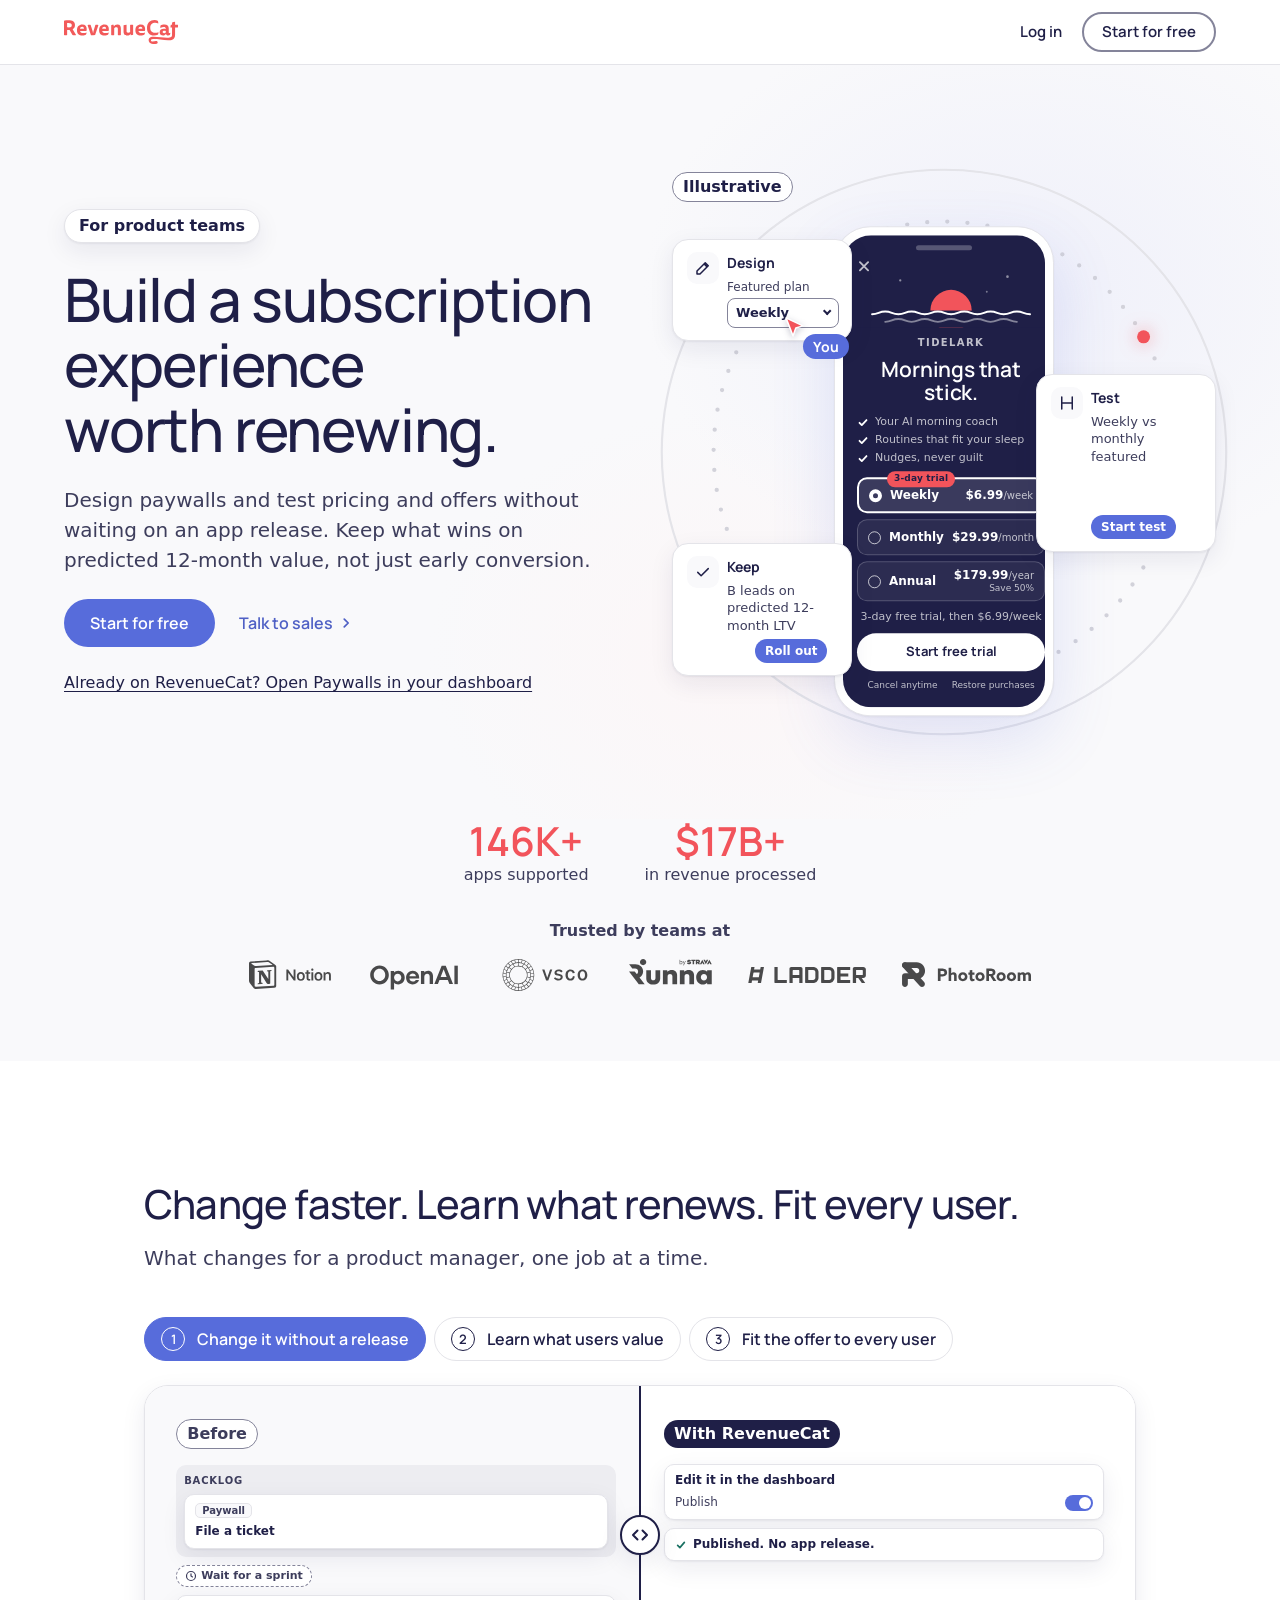
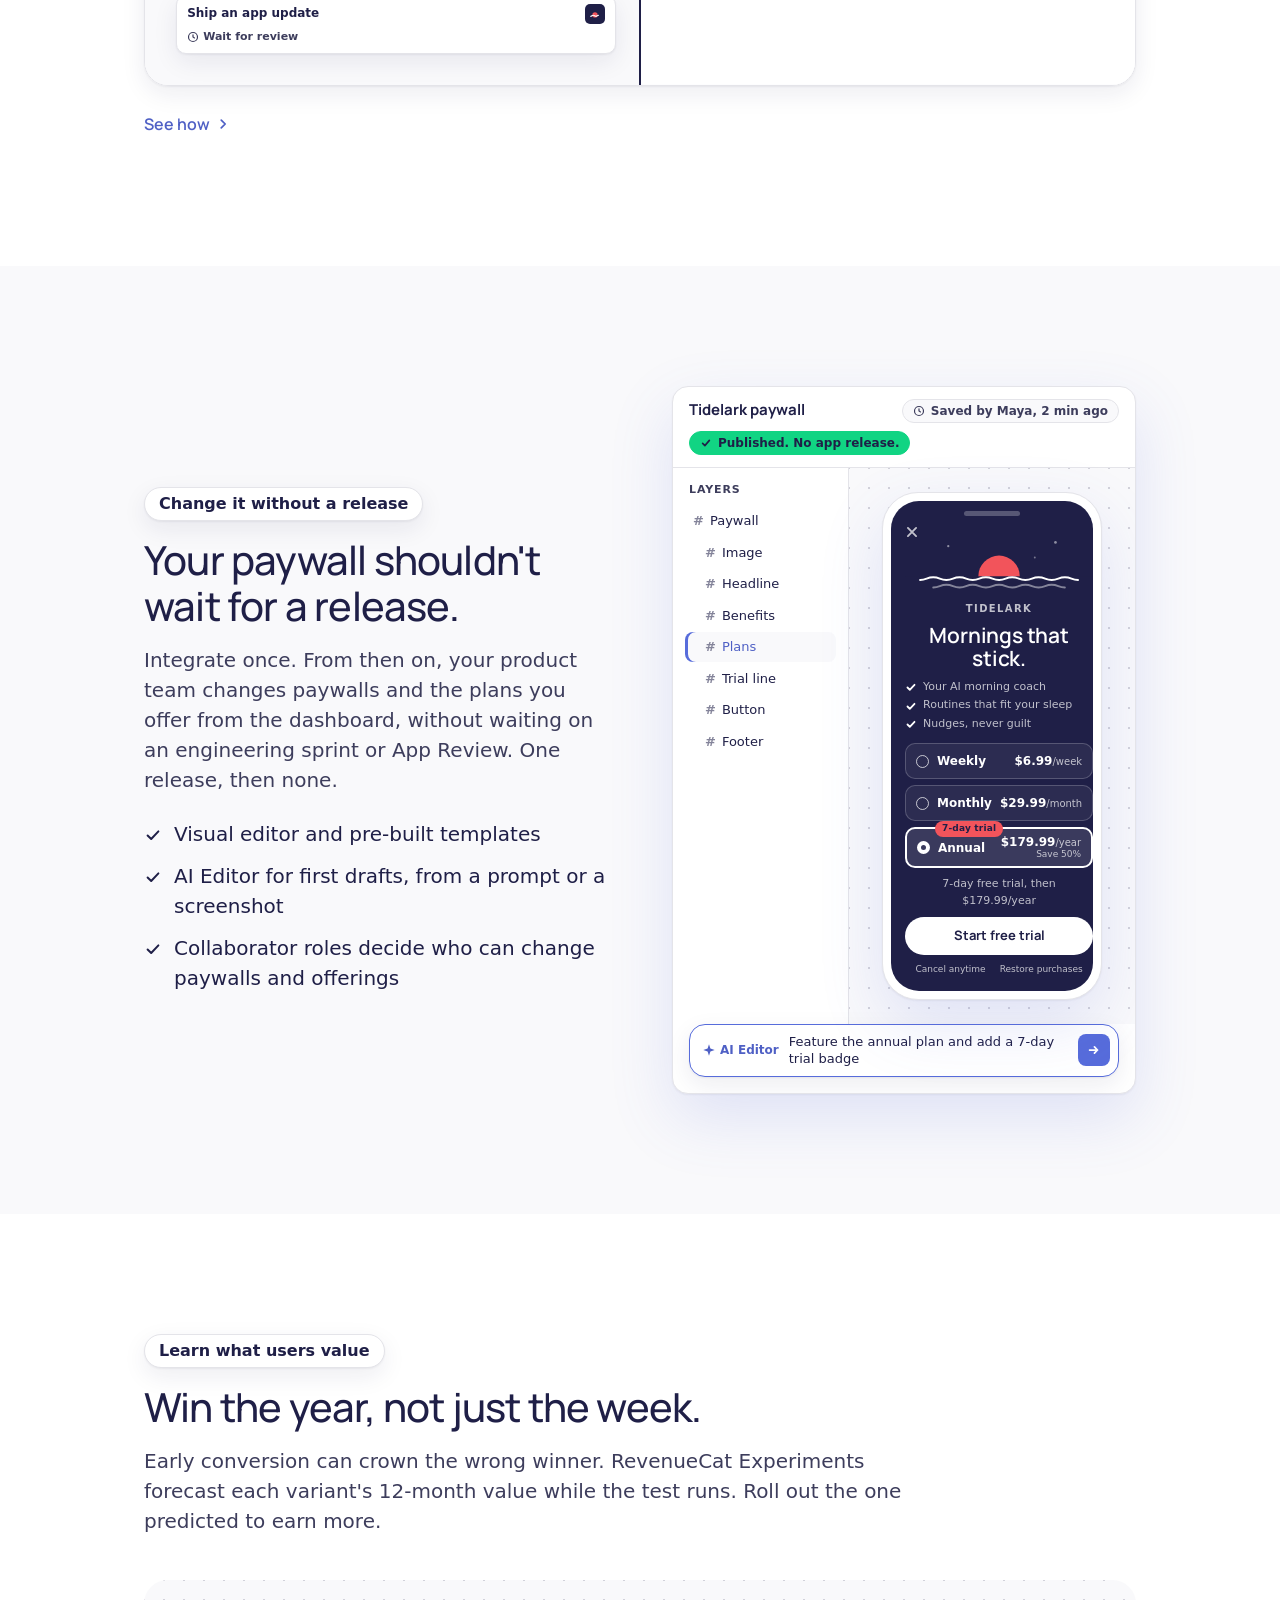
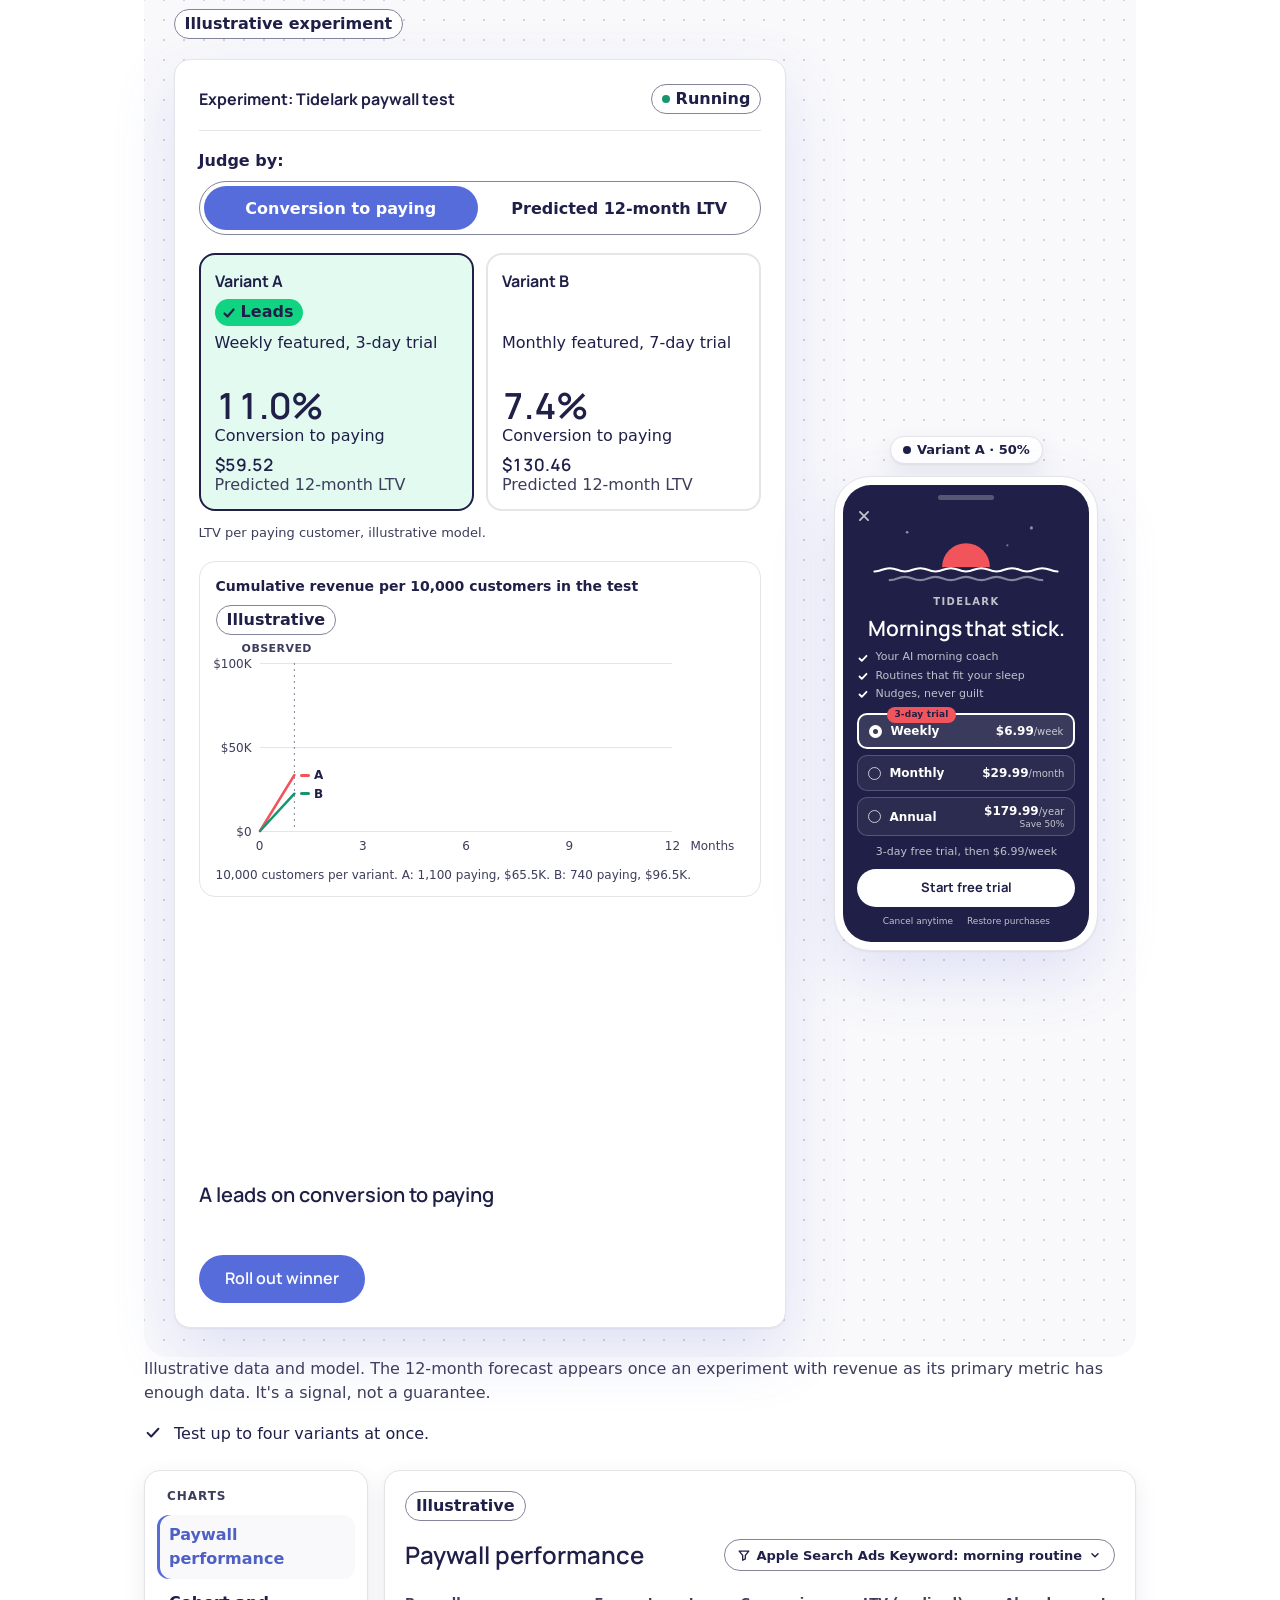
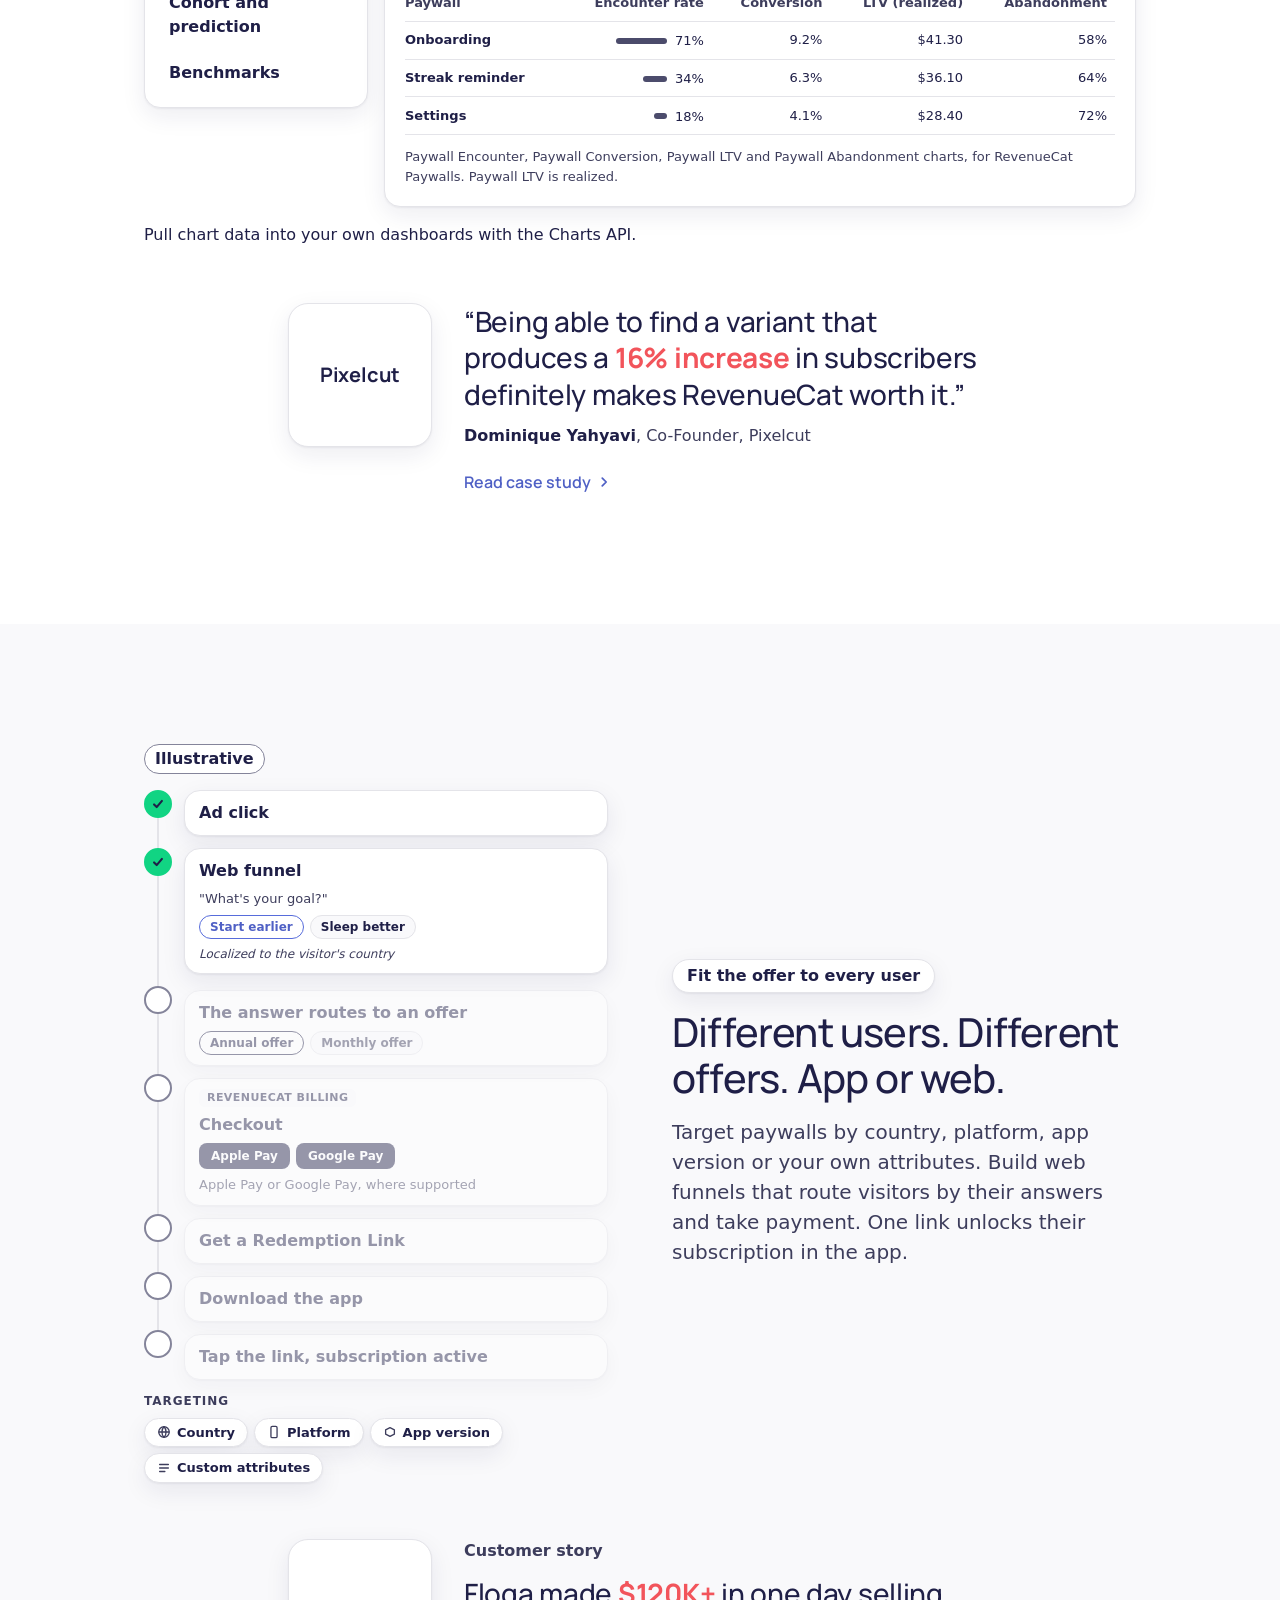
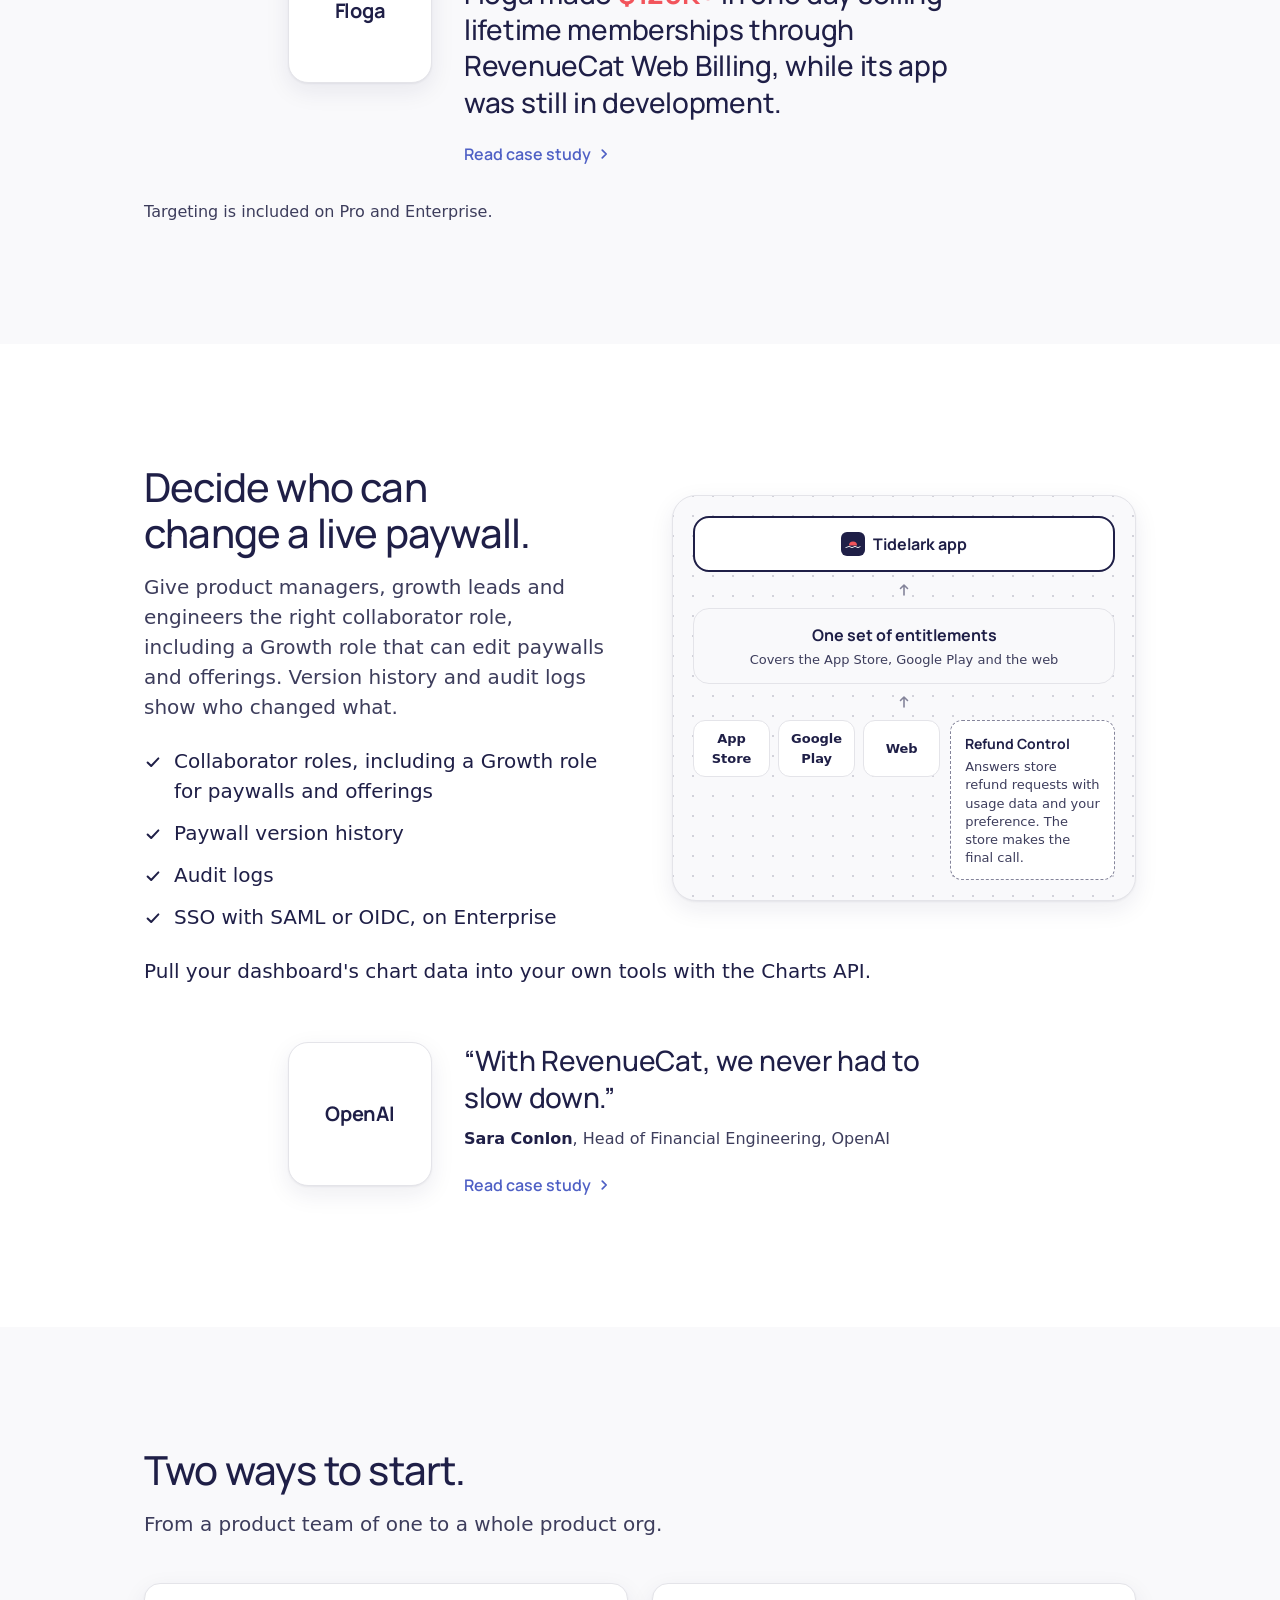
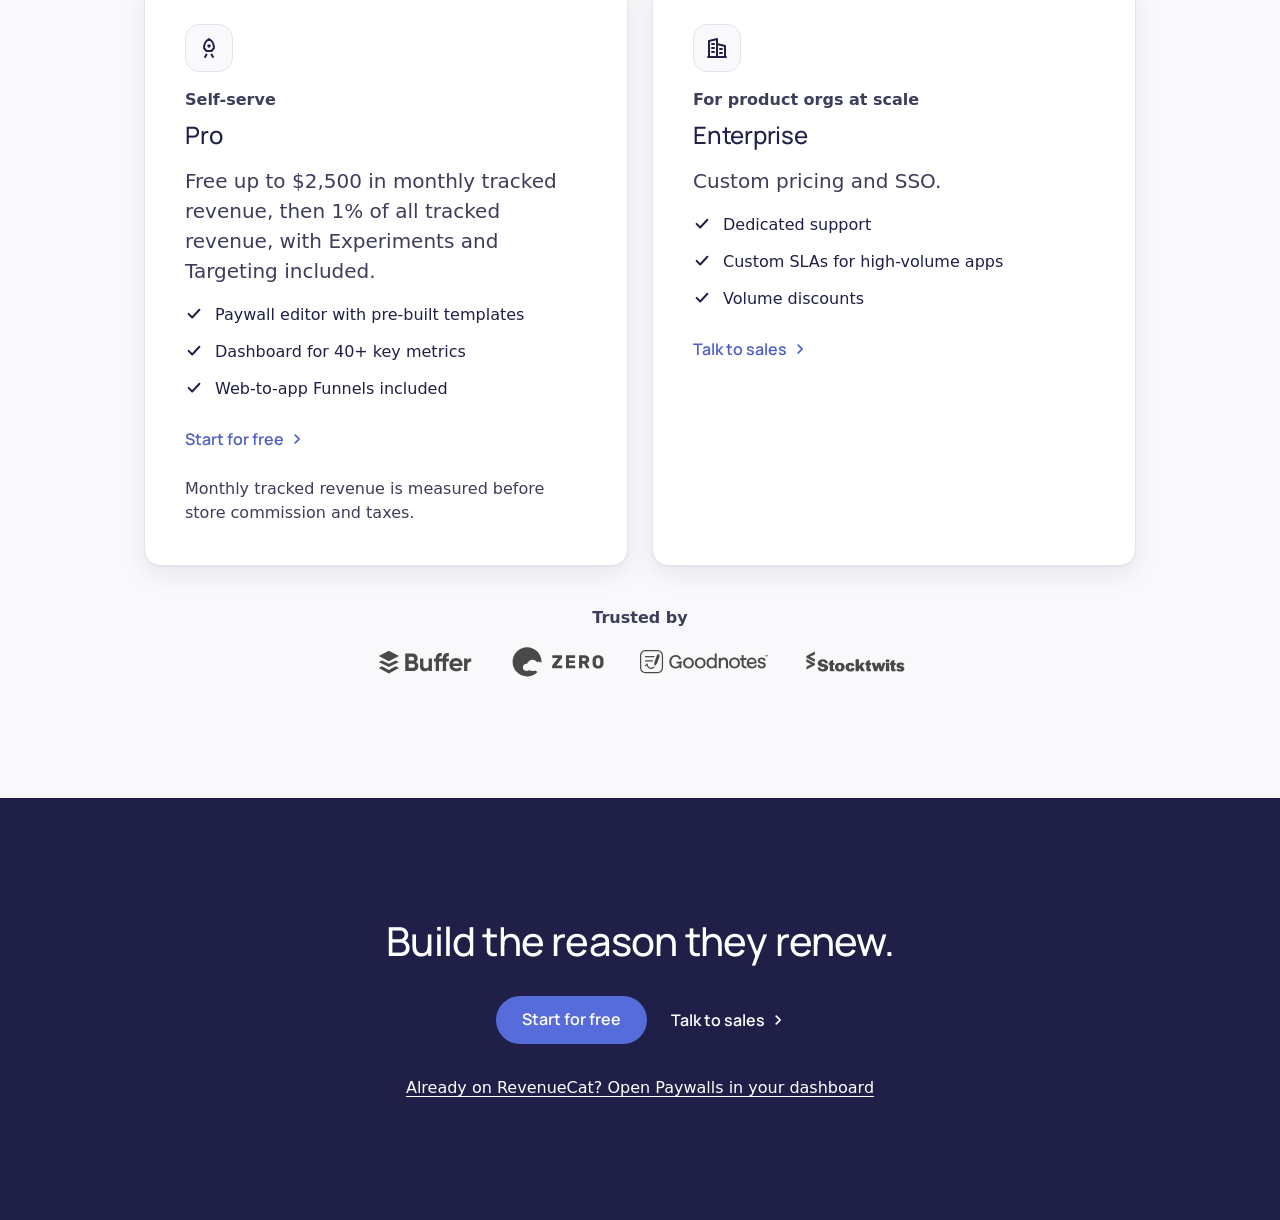
==== commit cad5b532: "Build phase 3B: color roles, Charts module, all remaining visuals, brand fixes Co-Authored-By: Claud" ====
--- a/site/index.html
+++ b/site/index.html
@@ -16,12 +16,17 @@
   <link rel="stylesheet" href="css/hero.css">
   <link rel="stylesheet" href="css/shift.css">
   <link rel="stylesheet" href="css/simulator.css">
+  <link rel="stylesheet" href="css/charts.css">
+  <link rel="stylesheet" href="css/flow.css">
+  <link rel="stylesheet" href="css/visuals.css">
   <script src="js/variant.js"></script>
   <script src="js/nav.js" defer></script>
   <script src="js/paywall.js" defer></script>
   <script src="js/hero.js" defer></script>
   <script src="js/shift.js" defer></script>
   <script src="js/simulator.js" defer></script>
+  <script src="js/charts.js" defer></script>
+  <script src="js/flow.js" defer></script>
 </head>
 <body>
 
@@ -157,19 +162,27 @@
           <div class="compare" data-compare>
             <div class="compare-layer compare-before"><div class="compare-content">
               <p class="compare-label" id="cmp-before-change">Before</p>
-              <ol class="flow flow-before">
-                <li><svg viewBox="0 0 20 20" aria-hidden="true" focusable="false"><circle cx="10" cy="10" r="7" fill="none" stroke="currentColor" stroke-width="1.8"/><path d="M10 6v4l2.5 1.5" fill="none" stroke="currentColor" stroke-width="1.8" stroke-linecap="round"/></svg>File a ticket</li>
-                <li><svg viewBox="0 0 20 20" aria-hidden="true" focusable="false"><circle cx="10" cy="10" r="7" fill="none" stroke="currentColor" stroke-width="1.8"/><path d="M10 6v4l2.5 1.5" fill="none" stroke="currentColor" stroke-width="1.8" stroke-linecap="round"/></svg>Wait for a sprint</li>
-                <li><svg viewBox="0 0 20 20" aria-hidden="true" focusable="false"><circle cx="10" cy="10" r="7" fill="none" stroke="currentColor" stroke-width="1.8"/><path d="M10 6v4l2.5 1.5" fill="none" stroke="currentColor" stroke-width="1.8" stroke-linecap="round"/></svg>Ship an app update</li>
-                <li><svg viewBox="0 0 20 20" aria-hidden="true" focusable="false"><circle cx="10" cy="10" r="7" fill="none" stroke="currentColor" stroke-width="1.8"/><path d="M10 6v4l2.5 1.5" fill="none" stroke="currentColor" stroke-width="1.8" stroke-linecap="round"/></svg>Wait for review</li>
-              </ol>
+              <div class="mini-stack">
+                <div class="mini-col">
+                  <p class="mini-col-title">Backlog</p>
+                  <div class="mini"><span class="mini-tag">Paywall</span><span class="mini-title">File a ticket</span></div>
+                </div>
+                <span class="mini-badge"><svg viewBox="0 0 16 16" aria-hidden="true" focusable="false"><circle cx="8" cy="8" r="6" fill="none" stroke="currentColor" stroke-width="1.6"/><path d="M8 5v3l2 1.2" fill="none" stroke="currentColor" stroke-width="1.6" stroke-linecap="round"/></svg>Wait for a sprint</span>
+                <div class="mini">
+                  <div class="mini-head"><span class="mini-title">Ship an app update</span><span class="mini-app"><svg viewBox="0 0 16 16" aria-hidden="true" focusable="false"><circle cx="8" cy="9" r="3" fill="#F2545B"/><path d="M3 10.5c1.5 0 1.5-1 3-1s1.5 1 3 1 1.5-1 3-1" fill="none" stroke="#FFFFFF" stroke-width="1.2" stroke-linecap="round"/></svg></span></div>
+                  <span class="mini-status"><svg viewBox="0 0 16 16" aria-hidden="true" focusable="false"><circle cx="8" cy="8" r="6" fill="none" stroke="currentColor" stroke-width="1.6"/><path d="M8 5v3l2 1.2" fill="none" stroke="currentColor" stroke-width="1.6" stroke-linecap="round"/></svg>Wait for review</span>
+                </div>
+              </div>
             </div></div>
             <div class="compare-layer compare-now"><div class="compare-content">
               <p class="compare-label" id="cmp-now-change">With RevenueCat</p>
-              <ol class="flow flow-now">
-                <li><svg viewBox="0 0 20 20" aria-hidden="true" focusable="false"><path d="M4 10.5l4 4L16 6" fill="none" stroke="currentColor" stroke-width="2.2" stroke-linecap="round" stroke-linejoin="round"/></svg>Edit it in the dashboard</li>
-                <li><svg viewBox="0 0 20 20" aria-hidden="true" focusable="false"><path d="M4 10.5l4 4L16 6" fill="none" stroke="currentColor" stroke-width="2.2" stroke-linecap="round" stroke-linejoin="round"/></svg>Publish</li>
-              </ol>
+              <div class="mini-stack">
+                <div class="mini">
+                  <span class="mini-title">Edit it in the dashboard</span>
+                  <div class="mini-row"><span class="mini-muted">Publish</span><span class="mini-switch is-on" aria-hidden="true"></span></div>
+                </div>
+                <div class="mini mini-toast"><svg viewBox="0 0 16 16" aria-hidden="true" focusable="false"><path d="M3.5 8.5l3 3 6-7" fill="none" stroke="#197062" stroke-width="2.2" stroke-linecap="round" stroke-linejoin="round"/></svg>Published. No app release.</div>
+              </div>
             </div></div>
             <div class="compare-handle" role="slider" tabindex="0" aria-labelledby="cmp-before-change cmp-now-change" aria-valuemin="0" aria-valuemax="100" aria-valuenow="50"><span class="compare-grip"><svg viewBox="0 0 20 20" aria-hidden="true" focusable="false"><path d="M7.5 5.5 3 10l4.5 4.5M12.5 5.5 17 10l-4.5 4.5" fill="none" stroke="currentColor" stroke-width="2" stroke-linecap="round" stroke-linejoin="round"/></svg></span></div>
           </div>
@@ -180,16 +193,24 @@
           <div class="compare" data-compare>
             <div class="compare-layer compare-before"><div class="compare-content">
               <p class="compare-label" id="cmp-before-learn">Before</p>
-              <ol class="flow flow-before">
-                <li><svg viewBox="0 0 20 20" aria-hidden="true" focusable="false"><circle cx="10" cy="10" r="7" fill="none" stroke="currentColor" stroke-width="1.8"/><path d="M10 6v4l2.5 1.5" fill="none" stroke="currentColor" stroke-width="1.8" stroke-linecap="round"/></svg>Judge it on trial starts</li>
-              </ol>
+              <div class="mini-stack">
+                <div class="mini">
+                  <div class="mini-head"><span class="mini-title">Trial starts</span><span class="mini-party" aria-hidden="true">&#10022;</span></div>
+                  <svg class="mini-spark" viewBox="0 0 120 40" preserveAspectRatio="none" aria-hidden="true" focusable="false"><path class="up" d="M2 36 L25 30 L50 24 L75 14 L118 4" fill="none" stroke-width="2" stroke-linecap="round" stroke-linejoin="round"/></svg>
+                </div>
+                <p class="mini-caption">Judge it on trial starts</p>
+              </div>
             </div></div>
             <div class="compare-layer compare-now"><div class="compare-content">
               <p class="compare-label" id="cmp-now-learn">With RevenueCat</p>
-              <ol class="flow flow-now">
-                <li><svg viewBox="0 0 20 20" aria-hidden="true" focusable="false"><path d="M4 10.5l4 4L16 6" fill="none" stroke="currentColor" stroke-width="2.2" stroke-linecap="round" stroke-linejoin="round"/></svg>See predicted <span class="nowrap">12-month</span> value</li>
-                <li><svg viewBox="0 0 20 20" aria-hidden="true" focusable="false"><path d="M4 10.5l4 4L16 6" fill="none" stroke="currentColor" stroke-width="2.2" stroke-linecap="round" stroke-linejoin="round"/></svg>Roll out the winner</li>
-              </ol>
+              <div class="mini-stack">
+                <div class="mini">
+                  <span class="mini-title">See predicted <span class="nowrap">12-month</span> value</span>
+                  <svg class="mini-spark" viewBox="0 0 120 40" preserveAspectRatio="none" aria-hidden="true" focusable="false"><path class="a" d="M2 34 L20 19 L40 15 L70 13 L118 12" fill="none" stroke-width="2" stroke-linecap="round" stroke-linejoin="round"/><path class="b" d="M2 37 L20 29 L40 21 L70 11 L118 4" fill="none" stroke-width="2" stroke-dasharray="4 3" stroke-linecap="round" stroke-linejoin="round"/></svg>
+                  <span class="mini-win"><svg viewBox="0 0 16 16" aria-hidden="true" focusable="false"><path d="M3.5 8.5l3 3 6-7" fill="none" stroke="currentColor" stroke-width="2.2" stroke-linecap="round" stroke-linejoin="round"/></svg>Predicted 12-month LTV winner: B</span>
+                </div>
+                <span class="mini-btn">Roll out the winner</span>
+              </div>
             </div></div>
             <div class="compare-handle" role="slider" tabindex="0" aria-labelledby="cmp-before-learn cmp-now-learn" aria-valuemin="0" aria-valuemax="100" aria-valuenow="50"><span class="compare-grip"><svg viewBox="0 0 20 20" aria-hidden="true" focusable="false"><path d="M7.5 5.5 3 10l4.5 4.5M12.5 5.5 17 10l-4.5 4.5" fill="none" stroke="currentColor" stroke-width="2" stroke-linecap="round" stroke-linejoin="round"/></svg></span></div>
           </div>
@@ -200,16 +221,30 @@
           <div class="compare" data-compare>
             <div class="compare-layer compare-before"><div class="compare-content">
               <p class="compare-label" id="cmp-before-fit">Before</p>
-              <ol class="flow flow-before">
-                <li><svg viewBox="0 0 20 20" aria-hidden="true" focusable="false"><circle cx="10" cy="10" r="7" fill="none" stroke="currentColor" stroke-width="1.8"/><path d="M10 6v4l2.5 1.5" fill="none" stroke="currentColor" stroke-width="1.8" stroke-linecap="round"/></svg>One paywall for everyone</li>
-              </ol>
+              <div class="mini-stack">
+                <div class="mini-one" aria-hidden="true">
+                  <div class="mini-users">
+                    <span class="mini-avatar"><svg viewBox="0 0 16 16" focusable="false"><circle cx="8" cy="6" r="2.5" fill="currentColor"/><path d="M3.5 13.5c.8-2.4 2.5-3.5 4.5-3.5s3.7 1.1 4.5 3.5" fill="currentColor"/></svg></span>
+                    <span class="mini-avatar"><svg viewBox="0 0 16 16" focusable="false"><circle cx="8" cy="6" r="2.5" fill="currentColor"/><path d="M3.5 13.5c.8-2.4 2.5-3.5 4.5-3.5s3.7 1.1 4.5 3.5" fill="currentColor"/></svg></span>
+                    <span class="mini-avatar"><svg viewBox="0 0 16 16" focusable="false"><circle cx="8" cy="6" r="2.5" fill="currentColor"/><path d="M3.5 13.5c.8-2.4 2.5-3.5 4.5-3.5s3.7 1.1 4.5 3.5" fill="currentColor"/></svg></span>
+                  </div>
+                  <svg class="mini-arrow" viewBox="0 0 16 16" focusable="false"><path d="M3 8h10M9 4l4 4-4 4" fill="none" stroke="currentColor" stroke-width="1.6" stroke-linecap="round" stroke-linejoin="round"/></svg>
+                  <span class="mini-pw"><i class="sun"></i><i></i><i class="is-feat"></i><i></i></span>
+                </div>
+                <p class="mini-caption">One paywall for everyone</p>
+              </div>
             </div></div>
             <div class="compare-layer compare-now"><div class="compare-content">
               <p class="compare-label" id="cmp-now-fit">With RevenueCat</p>
-              <ol class="flow flow-now">
-                <li><svg viewBox="0 0 20 20" aria-hidden="true" focusable="false"><path d="M4 10.5l4 4L16 6" fill="none" stroke="currentColor" stroke-width="2.2" stroke-linecap="round" stroke-linejoin="round"/></svg>Different paywalls by audience</li>
-                <li class="is-channel"><svg viewBox="0 0 20 20" aria-hidden="true" focusable="false"><circle cx="10" cy="10" r="7" fill="none" stroke="currentColor" stroke-width="1.8"/><path d="M3 10h14M10 3c2 2 2.8 4.5 2.8 7S12 15 10 17c-2-2-2.8-4.5-2.8-7S8 5 10 3z" fill="none" stroke="currentColor" stroke-width="1.8" stroke-linejoin="round"/></svg>Offer it on the web, too.</li>
-              </ol>
+              <div class="mini-stack">
+                <div class="mini-users" aria-hidden="true">
+                  <span class="mini-user"><span class="mini-avatar"><svg viewBox="0 0 16 16" focusable="false"><circle cx="8" cy="6" r="2.5" fill="currentColor"/><path d="M3.5 13.5c.8-2.4 2.5-3.5 4.5-3.5s3.7 1.1 4.5 3.5" fill="currentColor"/></svg></span><svg class="mini-arrow" viewBox="0 0 16 16" focusable="false"><path d="M3 8h10M9 4l4 4-4 4" fill="none" stroke="currentColor" stroke-width="1.6" stroke-linecap="round" stroke-linejoin="round"/></svg><span class="mini-pw"><i class="sun"></i><i class="is-feat"></i><i></i><i></i></span></span>
+                  <span class="mini-user"><span class="mini-avatar"><svg viewBox="0 0 16 16" focusable="false"><circle cx="8" cy="6" r="2.5" fill="currentColor"/><path d="M3.5 13.5c.8-2.4 2.5-3.5 4.5-3.5s3.7 1.1 4.5 3.5" fill="currentColor"/></svg></span><svg class="mini-arrow" viewBox="0 0 16 16" focusable="false"><path d="M3 8h10M9 4l4 4-4 4" fill="none" stroke="currentColor" stroke-width="1.6" stroke-linecap="round" stroke-linejoin="round"/></svg><span class="mini-pw is-light"><i class="sun"></i><i></i><i class="is-feat"></i><i></i></span></span>
+                  <span class="mini-user"><span class="mini-avatar"><svg viewBox="0 0 16 16" focusable="false"><circle cx="8" cy="6" r="2.5" fill="currentColor"/><path d="M3.5 13.5c.8-2.4 2.5-3.5 4.5-3.5s3.7 1.1 4.5 3.5" fill="currentColor"/></svg></span><svg class="mini-arrow" viewBox="0 0 16 16" focusable="false"><path d="M3 8h10M9 4l4 4-4 4" fill="none" stroke="currentColor" stroke-width="1.6" stroke-linecap="round" stroke-linejoin="round"/></svg><span class="mini-pw is-warm"><i class="sun"></i><i></i><i></i><i class="is-feat"></i></span></span>
+                </div>
+                <p class="mini-caption">Different paywalls by audience</p>
+                <div class="mini mini-web"><svg viewBox="0 0 16 16" aria-hidden="true" focusable="false"><circle cx="8" cy="8" r="6" fill="none" stroke="currentColor" stroke-width="1.5"/><path d="M2 8h12M8 2c1.7 1.7 2.4 3.8 2.4 6S9.7 12.3 8 14c-1.7-1.7-2.4-3.8-2.4-6S6.3 3.7 8 2z" fill="none" stroke="currentColor" stroke-width="1.5" stroke-linejoin="round"/></svg><span><span class="mini-tag">Web checkout</span><br>Offer it on the web, too.</span></div>
+              </div>
             </div></div>
             <div class="compare-handle" role="slider" tabindex="0" aria-labelledby="cmp-before-fit cmp-now-fit" aria-valuemin="0" aria-valuemax="100" aria-valuenow="50"><span class="compare-grip"><svg viewBox="0 0 20 20" aria-hidden="true" focusable="false"><path d="M7.5 5.5 3 10l4.5 4.5M12.5 5.5 17 10l-4.5 4.5" fill="none" stroke="currentColor" stroke-width="2" stroke-linecap="round" stroke-linejoin="round"/></svg></span></div>
           </div>
@@ -232,9 +267,35 @@
           <li><svg viewBox="0 0 20 20" aria-hidden="true" focusable="false"><path d="M4 10.5l4 4L16 6" fill="none" stroke="currentColor" stroke-width="2.2" stroke-linecap="round" stroke-linejoin="round"/></svg><span>Collaborator roles decide who can change paywalls and offerings</span></li>
         </ul>
       </div>
-      <div class="placeholder editor-placeholder">
-        <p class="placeholder-label">Placeholder: paywall editor with the AI Editor prompt bar and a published state, as white product cards on a dotted-grid canvas (static, phase 3).</p>
-        <span class="tag">Illustrative</span>
+      <div class="editor ui-card" aria-hidden="true">
+        <div class="ed-bar">
+          <span class="ed-title">Tidelark paywall</span>
+          <span class="ed-chip"><svg viewBox="0 0 16 16" focusable="false"><circle cx="8" cy="8" r="6" fill="none" stroke="currentColor" stroke-width="1.6"/><path d="M8 5v3l2 1.2" fill="none" stroke="currentColor" stroke-width="1.6" stroke-linecap="round"/></svg>Saved by Maya, 2 min ago</span>
+          <span class="ed-chip ed-live"><svg viewBox="0 0 16 16" focusable="false"><path d="M3.5 8.5l3 3 6-7" fill="none" stroke="currentColor" stroke-width="2.2" stroke-linecap="round" stroke-linejoin="round"/></svg>Published. No app release.</span>
+        </div>
+        <div class="ed-body">
+          <div class="ed-layers">
+            <p class="ed-label">Layers</p>
+            <ul>
+              <li>Paywall</li>
+              <li class="is-child">Image</li>
+              <li class="is-child">Headline</li>
+              <li class="is-child">Benefits</li>
+              <li class="is-child is-selected">Plans</li>
+              <li class="is-child">Trial line</li>
+              <li class="is-child">Button</li>
+              <li class="is-child">Footer</li>
+            </ul>
+          </div>
+          <div class="ed-canvas dot-canvas">
+            <div class="phone ed-phone"><div class="phone-screen" data-paywall="c"></div></div>
+          </div>
+        </div>
+        <div class="ed-prompt">
+          <span class="ed-ai"><svg viewBox="0 0 16 16" focusable="false"><path d="M8 1.5l1.6 4.9 4.9 1.6-4.9 1.6L8 14.5l-1.6-4.9L1.5 8l4.9-1.6z" fill="currentColor"/></svg>AI Editor</span>
+          <span class="ed-input">Feature the annual plan and add a 7-day trial badge</span>
+          <span class="ed-send"><svg viewBox="0 0 16 16" focusable="false"><path d="M3 8h9M8.5 4.5 12 8l-3.5 3.5" fill="none" stroke="currentColor" stroke-width="2" stroke-linecap="round" stroke-linejoin="round"/></svg></span>
+        </div>
       </div>
     </div>
   </section>
@@ -276,7 +337,7 @@
                 <span class="variant-desc">Weekly featured, <span class="nowrap">3-day</span> trial</span>
                 <dl class="variant-metrics">
                   <div class="metric" data-metric="conversion"><dt>Conversion to paying</dt><dd data-out="conversion" data-k="a">11.0%</dd></div>
-                  <div class="metric" data-metric="ltv"><dt>Predicted <span class="nowrap">12-month</span> LTV</dt><dd data-out="ltv" data-k="a">$6.55</dd></div>
+                  <div class="metric" data-metric="ltv"><dt>Predicted <span class="nowrap">12-month</span> LTV</dt><dd data-out="ltv" data-k="a">$59.52</dd></div>
                 </dl>
               </li>
               <li class="variant" data-variant="B">
@@ -285,16 +346,17 @@
                 <span class="variant-desc">Monthly featured, <span class="nowrap">7-day</span> trial</span>
                 <dl class="variant-metrics">
                   <div class="metric" data-metric="conversion"><dt>Conversion to paying</dt><dd data-out="conversion" data-k="b">7.4%</dd></div>
-                  <div class="metric" data-metric="ltv"><dt>Predicted <span class="nowrap">12-month</span> LTV</dt><dd data-out="ltv" data-k="b">$9.65</dd></div>
+                  <div class="metric" data-metric="ltv"><dt>Predicted <span class="nowrap">12-month</span> LTV</dt><dd data-out="ltv" data-k="b">$130.46</dd></div>
                 </dl>
               </li>
             </ul>
+            <p class="sim-unit">LTV per paying customer, illustrative model.</p>
 
             <div class="sim-insight">
-              <figure class="fc" data-forecast data-ltv-unit="customer">
-                <span hidden data-model="a" data-enrolled="10000" data-paying="1100" data-price="30.29" data-refund="6.0" data-retention="100,25,15,11,9,7.5,6.5,5.5,5,4.5,4,3.5"></span>
-                <span hidden data-model="b" data-enrolled="10000" data-paying="740" data-price="29.99" data-refund="5.0" data-retention="100,60,46,38,33,29,26,24,22,20,19,18"></span>
-                <figcaption class="fc-head"><span class="fc-title">Cumulative revenue, 12 months</span><span class="tag">Illustrative</span></figcaption>
+              <figure class="fc" data-forecast data-ltv-unit="paying">
+                <span hidden data-model="a" data-enrolled="10000" data-paying="1100" data-price="30.29" data-price-label="$30.29/mo ($6.99 weekly)" data-retention="100,25,15,11,9,7.5,6.5,5.5,5,4.5,4,3.5"></span>
+                <span hidden data-model="b" data-enrolled="10000" data-paying="740" data-price="29.99" data-price-label="$29.99/mo" data-retention="100,60,46,38,33,29,26,24,22,20,19,18"></span>
+                <figcaption class="fc-head"><span class="fc-title">Cumulative revenue per 10,000 customers in the test</span><span class="tag">Illustrative</span></figcaption>
                 <div class="fc-plot" aria-hidden="true">
                   <div class="fc-area">
                     <div class="fc-grid" data-grid="0"><span>$0</span></div>
@@ -312,10 +374,10 @@
                     </svg>
                     <span class="fc-region fc-region-obs">Observed</span>
                     <span class="fc-region fc-region-pred">Predicted</span>
-                    <span class="fc-lbl a fc-obs-a">A</span>
-                    <span class="fc-lbl b fc-obs-b">B</span>
-                    <span class="fc-lbl a fc-end-a">A <span data-out="end" data-k="a"></span></span>
-                    <span class="fc-lbl b fc-end-b">B <span data-out="end" data-k="b"></span></span>
+                    <span class="fc-lbl a fc-obs-a"><i class="fc-key"></i>A</span>
+                    <span class="fc-lbl b fc-obs-b"><i class="fc-key"></i>B</span>
+                    <span class="fc-lbl a fc-end-a"><i class="fc-key"></i>A <span data-out="end" data-k="a"></span></span>
+                    <span class="fc-lbl b fc-end-b"><i class="fc-key"></i>B <span data-out="end" data-k="b"></span></span>
                     <span class="fc-cross"><span class="fc-cross-label">B overtakes at month <span data-cross-month>4</span></span></span>
                     <span class="fc-xtick" data-xtick="0">0</span>
                     <span class="fc-xtick" data-xtick="3">3</span>
@@ -325,6 +387,7 @@
                     <span class="fc-xtitle">Months</span>
                   </div>
                 </div>
+                <p class="fc-math">10,000 customers per variant. A: 1,100 paying, <span data-out="end" data-k="a">$65.5K</span>. B: 740 paying, <span data-out="end" data-k="b">$96.5K</span>.</p>
               </figure>
 
               <div class="why">
@@ -334,8 +397,8 @@
                   <tbody>
                     <tr><th scope="row">Conversion to paying</th><td data-out="conversion" data-k="a"></td><td data-out="conversion" data-k="b"></td></tr>
                     <tr><th scope="row">Still subscribed at month 3</th><td data-out="m3" data-k="a"></td><td data-out="m3" data-k="b"></td></tr>
+                    <tr><th scope="row">Still subscribed at month 12</th><td data-out="m12" data-k="a"></td><td data-out="m12" data-k="b"></td></tr>
                     <tr><th scope="row">Price per month</th><td data-out="price" data-k="a"></td><td data-out="price" data-k="b"></td></tr>
-                    <tr><th scope="row">Refund rate</th><td data-out="refund" data-k="a"></td><td data-out="refund" data-k="b"></td></tr>
                   </tbody>
                 </table>
                 <p class="why-caption">Illustrative model of a hard-paywall app. RevenueCat uses each variant's observed conversion and retention data to model future revenue.</p>
@@ -346,15 +409,12 @@
                data-conversion="A leads on conversion to paying"
                data-ltv="B leads on predicted 12-month LTV, even though A converts more.">A leads on conversion to paying</p>
 
-            <div class="sim-toast-slot">
+            <div class="sim-actions">
+              <button type="button" class="btn btn-primary" data-rollout data-label="Roll out winner" data-done-label="Rolled out">Roll out winner</button>
               <div class="sim-toast" role="status" data-toast data-text="Rolled out. No app release.">
                 <img class="sim-cat" src="assets/brand/logomark_red.svg" alt="" width="512" height="512">
                 <span data-toast-text></span>
               </div>
-            </div>
-
-            <div class="sim-actions">
-              <button type="button" class="btn btn-ink" data-rollout data-label="Roll out winner" data-done-label="Rolled out">Roll out winner</button>
               <button type="button" class="link-reset" data-reset hidden>Reset demo</button>
             </div>
           </div>
@@ -377,51 +437,80 @@
           <form method="dialog">
             <p class="sim-dialog-title" id="sim-dialog-title" data-dialog-title>Roll out variant <span data-dialog-variant>B</span> to all users?</p>
             <div class="sim-dialog-actions">
-              <button class="btn btn-ink" value="confirm" autofocus>Confirm</button>
+              <button class="btn btn-primary" value="confirm" autofocus>Confirm</button>
               <button class="btn btn-secondary" value="cancel">Cancel</button>
             </div>
           </form>
         </dialog>
       </div>
 
-      <p class="sim-caption">Illustrative data and model. LTV is shown per enrolled customer. The 12-month forecast appears once an experiment with revenue as its primary metric has enough data. It's a signal, not a guarantee.</p>
-
-      <div class="learn-row">
-        <div class="chart-card ui-card">
-          <span class="tag">Illustrative</span>
-          <p>Paywall performance: conversion, LTV and abandonment for each RevenueCat paywall.</p>
-          <div class="chart-spark" aria-hidden="true">
-            <figure>
-              <svg viewBox="0 0 100 40" preserveAspectRatio="none" focusable="false"><polyline points="0,32 20,29 40,24 60,23 80,17 100,14" fill="none" stroke="#1F1F47" stroke-width="2" vector-effect="non-scaling-stroke"/></svg>
-              <figcaption>Conversion</figcaption>
-            </figure>
-            <figure>
-              <svg viewBox="0 0 100 40" preserveAspectRatio="none" focusable="false"><polyline points="0,34 20,30 40,27 60,20 80,15 100,8" fill="none" stroke="#1F1F47" stroke-width="2" vector-effect="non-scaling-stroke"/></svg>
-              <figcaption>LTV</figcaption>
-            </figure>
-            <figure>
-              <svg viewBox="0 0 100 40" preserveAspectRatio="none" focusable="false"><polyline points="0,10 20,14 40,13 60,20 80,24 100,27" fill="none" stroke="#1F1F47" stroke-width="2" vector-effect="non-scaling-stroke"/></svg>
-              <figcaption>Abandonment</figcaption>
-            </figure>
-          </div>
-        </div>
-        <div class="bench-card ui-card">
-          <span class="tag">Illustrative</span>
-          <p>Compare your conversion, churn and LTV with similar apps in Benchmarks.</p>
-          <div class="bench" aria-hidden="true">
-            <div class="bench-row"><span class="bench-label">Conversion</span><span class="bench-track"><span class="bench-band" style="--from: 28%; --to: 66%"></span><span class="bench-median" style="--at: 46%"></span><span class="bench-you" style="--at: 74%"></span></span></div>
-            <div class="bench-row"><span class="bench-label">Churn</span><span class="bench-track"><span class="bench-band" style="--from: 32%; --to: 70%"></span><span class="bench-median" style="--at: 50%"></span><span class="bench-you" style="--at: 38%"></span></span></div>
-            <div class="bench-row"><span class="bench-label">LTV</span><span class="bench-track"><span class="bench-band" style="--from: 24%; --to: 62%"></span><span class="bench-median" style="--at: 42%"></span><span class="bench-you" style="--at: 80%"></span></span></div>
-          </div>
-          <p class="bench-legend" aria-hidden="true"><span><i class="k-you"></i>Your app</span><span><i class="k-band"></i>Similar apps, 25th to 75th percentile</span></p>
-        </div>
-      </div>
+      <p class="sim-caption">Illustrative data and model. The 12-month forecast appears once an experiment with revenue as its primary metric has enough data. It's a signal, not a guarantee.</p>
+      <ul class="checks sim-more">
+        <li><svg viewBox="0 0 20 20" aria-hidden="true" focusable="false"><path d="M4 10.5l4 4L16 6" fill="none" stroke="currentColor" stroke-width="2.2" stroke-linecap="round" stroke-linejoin="round"/></svg><span>Test up to four variants at once.</span></li>
+      </ul>
+
+      <div class="charts" data-charts>
+        <div class="charts-side ui-card">
+          <p class="charts-side-title" id="charts-list-title">Charts</p>
+          <div class="charts-list" role="tablist" aria-orientation="vertical" aria-labelledby="charts-list-title">
+            <button type="button" class="charts-tab" role="tab" id="ch-tab-perf" aria-controls="ch-perf" aria-selected="true">Paywall performance</button>
+            <button type="button" class="charts-tab" role="tab" id="ch-tab-cohort" aria-controls="ch-cohort" aria-selected="false" tabindex="-1">Cohort and prediction</button>
+            <button type="button" class="charts-tab" role="tab" id="ch-tab-bench" aria-controls="ch-bench" aria-selected="false" tabindex="-1">Benchmarks</button>
+          </div>
+        </div>
+
+        <div class="charts-main ui-card">
+          <div class="charts-head">
+            <span class="tag">Illustrative</span>
+          </div>
+
+          <div class="charts-panel" role="tabpanel" id="ch-perf" aria-labelledby="ch-tab-perf">
+            <div class="charts-panel-head"><p class="charts-title">Paywall performance</p><span class="filter-chip" aria-hidden="true"><svg viewBox="0 0 16 16" focusable="false"><path d="M2.5 3.5h11L9.5 8.5v4l-3 1.5v-5.5z" fill="none" stroke="currentColor" stroke-width="1.5" stroke-linejoin="round"/></svg>Apple Search Ads Keyword: morning routine<svg viewBox="0 0 16 16" focusable="false"><path d="M4.5 6.5 8 10l3.5-3.5" fill="none" stroke="currentColor" stroke-width="1.6" stroke-linecap="round" stroke-linejoin="round"/></svg></span></div>
+            <div class="charts-table-wrap">
+              <table class="charts-table">
+                <thead><tr><th scope="col">Paywall</th><th scope="col">Encounter rate</th><th scope="col">Conversion</th><th scope="col">LTV (realized)</th><th scope="col">Abandonment</th></tr></thead>
+                <tbody>
+                  <tr><th scope="row">Onboarding</th><td><span class="bar-cell"><i style="width: 3.2rem"></i>71%</span></td><td>9.2%</td><td>$41.30</td><td>58%</td></tr>
+                  <tr><th scope="row">Streak reminder</th><td><span class="bar-cell"><i style="width: 1.5rem"></i>34%</span></td><td>6.3%</td><td>$36.10</td><td>64%</td></tr>
+                  <tr><th scope="row">Settings</th><td><span class="bar-cell"><i style="width: 0.8rem"></i>18%</span></td><td>4.1%</td><td>$28.40</td><td>72%</td></tr>
+                </tbody>
+              </table>
+            </div>
+            <p class="charts-note">Paywall Encounter, Paywall Conversion, Paywall LTV and Paywall Abandonment charts, for RevenueCat Paywalls. Paywall LTV is realized.</p>
+          </div>
+
+          <div class="charts-panel" role="tabpanel" id="ch-cohort" aria-labelledby="ch-tab-cohort" hidden>
+            <div class="charts-panel-head"><p class="charts-title">Prediction Explorer</p><span class="filter-chip" aria-hidden="true"><svg viewBox="0 0 16 16" focusable="false"><path d="M2.5 3.5h11L9.5 8.5v4l-3 1.5v-5.5z" fill="none" stroke="currentColor" stroke-width="1.5" stroke-linejoin="round"/></svg>Apple Search Ads Keyword: morning routine<svg viewBox="0 0 16 16" focusable="false"><path d="M4.5 6.5 8 10l3.5-3.5" fill="none" stroke="currentColor" stroke-width="1.6" stroke-linecap="round" stroke-linejoin="round"/></svg></span></div>
+            <div class="charts-table-wrap">
+              <table class="charts-table">
+                <thead><tr><th scope="col">Cohort</th><th scope="col">Month 1</th><th scope="col">Month 3</th><th scope="col">Month 6</th><th scope="col">Month 12</th></tr></thead>
+                <tbody>
+                  <tr><th scope="row">January</th><td>$29.80</td><td>$47.10</td><td>$63.40</td><td class="is-predicted">$84.90</td></tr>
+                  <tr><th scope="row">March</th><td>$30.40</td><td>$48.60</td><td>$64.80</td><td class="is-predicted">$87.20</td></tr>
+                  <tr><th scope="row">May</th><td>$30.10</td><td>$47.90</td><td class="is-predicted">$63.90</td><td class="is-predicted">$86.10</td></tr>
+                  <tr><th scope="row">July</th><td>$31.20</td><td class="is-predicted">$49.30</td><td class="is-predicted">$65.70</td><td class="is-predicted">$88.40</td></tr>
+                </tbody>
+              </table>
+            </div>
+            <p class="charts-legend"><span><i></i>Realized LTV</span><span><i class="is-predicted"></i>Predicted LTV</span></p>
+            <p class="charts-note">Predicted LTV is a forward-looking estimate, not a guarantee.</p>
+          </div>
+
+          <div class="charts-panel" role="tabpanel" id="ch-bench" aria-labelledby="ch-tab-bench" hidden>
+            <p class="charts-title">Benchmarks</p>
+            <div class="bench">
+              <div class="bench-row"><span class="bench-label">Conversion to Paying (7 days)</span><span class="bench-value">72nd percentile</span><span class="bench-track" aria-hidden="true"><span class="bench-band" style="--from: 25%; --to: 75%"></span><span class="bench-median" style="--at: 50%"></span><span class="bench-you" style="--at: 72%"></span></span></div>
+              <div class="bench-row"><span class="bench-label">Monthly Churn Rate</span><span class="bench-value">64th percentile</span><span class="bench-track" aria-hidden="true"><span class="bench-band" style="--from: 25%; --to: 75%"></span><span class="bench-median" style="--at: 50%"></span><span class="bench-you" style="--at: 64%"></span></span></div>
+              <div class="bench-row"><span class="bench-label">Realized LTV per Paying Customer (30 days)</span><span class="bench-value">81st percentile</span><span class="bench-track" aria-hidden="true"><span class="bench-band" style="--from: 25%; --to: 75%"></span><span class="bench-median" style="--at: 50%"></span><span class="bench-you" style="--at: 81%"></span></span></div>
+            </div>
+            <p class="bench-legend"><span><i class="k-you"></i>Your app</span><span><i class="k-band"></i>Similar apps, 25th to 75th percentile</span></p>
+            <p class="charts-note">Against similar apps in the same store and category.</p>
+          </div>
+        </div>
+      </div>
+      <p class="charts-api">Pull chart data into your own dashboards with the Charts API.</p>
 
       <div class="proof-row">
-        <div class="variants-card ui-card">
-          <div class="split4" aria-hidden="true"><span>A 25%</span><span>B 25%</span><span>C 25%</span><span>D 25%</span></div>
-          <p>Test up to four variants at once.</p>
-        </div>
         <figure class="testimonial">
           <div class="logo-tile" aria-hidden="true">Pixelcut</div>
           <div class="testimonial-body">
@@ -445,17 +534,26 @@
           <h2 class="h2" id="fit-title">Different users. Different offers. App or web.</h2>
           <p class="body">Target paywalls by country, platform, app version or your own attributes. Build web funnels that route visitors by their answers and take payment. One link unlocks their subscription in the app.</p>
         </div>
-        <div class="placeholder flow-placeholder">
-          <p class="placeholder-label">Placeholder: web funnel flow that plays once on scroll, plus targeting chips (phase 3).</p>
+        <div class="flow" data-flow>
           <span class="tag">Illustrative</span>
-          <ol class="steps">
-            <li>Ad click</li>
-            <li><span>Web funnel<span class="step-detail">"What's your goal?" Localized to the visitor's country</span></span></li>
-            <li><span>Checkout<span class="step-detail">Apple Pay or Google Pay, where supported</span></span></li>
-            <li>Get a Redemption Link</li>
-            <li>Download the app</li>
-            <li>Tap the link, subscription active</li>
+          <ol class="flow-steps">
+            <li class="flow-step is-lit"><span class="flow-check"><svg viewBox="0 0 16 16" aria-hidden="true" focusable="false"><path d="M3.5 8.5l3 3 6-7" fill="none" stroke="currentColor" stroke-width="2.4" stroke-linecap="round" stroke-linejoin="round"/></svg></span><div class="flow-card"><p class="flow-title">Ad click</p></div></li>
+            <li class="flow-step is-lit"><span class="flow-check"><svg viewBox="0 0 16 16" aria-hidden="true" focusable="false"><path d="M3.5 8.5l3 3 6-7" fill="none" stroke="currentColor" stroke-width="2.4" stroke-linecap="round" stroke-linejoin="round"/></svg></span><div class="flow-card"><p class="flow-title">Web funnel</p><p class="flow-sub">"What's your goal?"</p><div class="flow-row"><span class="flow-pill is-chosen">Start earlier</span><span class="flow-pill">Sleep better</span></div><span class="flow-tag">Localized to the visitor's country</span></div></li>
+            <li class="flow-step is-lit"><span class="flow-check"><svg viewBox="0 0 16 16" aria-hidden="true" focusable="false"><path d="M3.5 8.5l3 3 6-7" fill="none" stroke="currentColor" stroke-width="2.4" stroke-linecap="round" stroke-linejoin="round"/></svg></span><div class="flow-card"><p class="flow-title">The answer routes to an offer</p><div class="flow-row"><span class="flow-pill is-offer">Annual offer</span><span class="flow-pill is-dim">Monthly offer</span></div></div></li>
+            <li class="flow-step is-lit"><span class="flow-check"><svg viewBox="0 0 16 16" aria-hidden="true" focusable="false"><path d="M3.5 8.5l3 3 6-7" fill="none" stroke="currentColor" stroke-width="2.4" stroke-linecap="round" stroke-linejoin="round"/></svg></span><div class="flow-card"><span class="flow-label">RevenueCat Billing</span><p class="flow-title">Checkout</p><div class="flow-pay"><span>Apple Pay</span><span>Google Pay</span></div><p class="flow-sub">Apple Pay or Google Pay, where supported</p></div></li>
+            <li class="flow-step is-lit"><span class="flow-check"><svg viewBox="0 0 16 16" aria-hidden="true" focusable="false"><path d="M3.5 8.5l3 3 6-7" fill="none" stroke="currentColor" stroke-width="2.4" stroke-linecap="round" stroke-linejoin="round"/></svg></span><div class="flow-card"><p class="flow-title">Get a Redemption Link</p></div></li>
+            <li class="flow-step is-lit"><span class="flow-check"><svg viewBox="0 0 16 16" aria-hidden="true" focusable="false"><path d="M3.5 8.5l3 3 6-7" fill="none" stroke="currentColor" stroke-width="2.4" stroke-linecap="round" stroke-linejoin="round"/></svg></span><div class="flow-card"><p class="flow-title">Download the app</p></div></li>
+            <li class="flow-step is-lit"><span class="flow-check"><svg viewBox="0 0 16 16" aria-hidden="true" focusable="false"><path d="M3.5 8.5l3 3 6-7" fill="none" stroke="currentColor" stroke-width="2.4" stroke-linecap="round" stroke-linejoin="round"/></svg></span><div class="flow-card"><p class="flow-title">Tap the link, subscription active</p></div></li>
           </ol>
+          <div class="flow-targets">
+            <p>Targeting</p>
+            <ul>
+              <li><svg viewBox="0 0 16 16" aria-hidden="true" focusable="false"><circle cx="8" cy="8" r="6" fill="none" stroke="currentColor" stroke-width="1.5"/><path d="M2 8h12M8 2c1.7 1.7 2.4 3.8 2.4 6S9.7 12.3 8 14c-1.7-1.7-2.4-3.8-2.4-6S6.3 3.7 8 2z" fill="none" stroke="currentColor" stroke-width="1.5" stroke-linejoin="round"/></svg>Country</li>
+              <li><svg viewBox="0 0 16 16" aria-hidden="true" focusable="false"><rect x="4.5" y="1.5" width="7" height="13" rx="1.5" fill="none" stroke="currentColor" stroke-width="1.5"/></svg>Platform</li>
+              <li><svg viewBox="0 0 16 16" aria-hidden="true" focusable="false"><path d="M3 5.5 8 3l5 2.5v5L8 13l-5-2.5z" fill="none" stroke="currentColor" stroke-width="1.5" stroke-linejoin="round"/></svg>App version</li>
+              <li><svg viewBox="0 0 16 16" aria-hidden="true" focusable="false"><path d="M3 4h10M3 8h10M3 12h6" fill="none" stroke="currentColor" stroke-width="1.5" stroke-linecap="round"/></svg>Custom attributes</li>
+            </ul>
+          </div>
         </div>
       </div>
 
@@ -475,25 +573,42 @@
   <!-- 7. Teams and foundation: text left, visual right -->
   <section class="section" id="teams" aria-labelledby="teams-title">
     <div class="container">
-      <div class="split split--top">
+      <div class="split">
         <div class="teams-body">
           <h2 class="h2" id="teams-title">Decide who can change a live paywall.</h2>
-          <p class="body">Give product managers, growth leads and engineers the right collaborator role, including a Growth role that can edit paywalls and offerings. Paywall version history shows who saved each version, and when. Audit logs show who changed what in the project. On Enterprise, sign in with SSO over SAML or OIDC.</p>
-          <p class="body">Underneath, one set of entitlements covers the App Store, Google Play and the web. Refund Control answers store refund requests with usage data and your preference. The store makes the final call.</p>
+          <p class="body">Give product managers, growth leads and engineers the right collaborator role, including a Growth role that can edit paywalls and offerings. Version history and audit logs show who changed what.</p>
+          <ul class="checks">
+            <li><svg viewBox="0 0 20 20" aria-hidden="true" focusable="false"><path d="M4 10.5l4 4L16 6" fill="none" stroke="currentColor" stroke-width="2.2" stroke-linecap="round" stroke-linejoin="round"/></svg><span>Collaborator roles, including a Growth role for paywalls and offerings</span></li>
+            <li><svg viewBox="0 0 20 20" aria-hidden="true" focusable="false"><path d="M4 10.5l4 4L16 6" fill="none" stroke="currentColor" stroke-width="2.2" stroke-linecap="round" stroke-linejoin="round"/></svg><span>Paywall version history</span></li>
+            <li><svg viewBox="0 0 20 20" aria-hidden="true" focusable="false"><path d="M4 10.5l4 4L16 6" fill="none" stroke="currentColor" stroke-width="2.2" stroke-linecap="round" stroke-linejoin="round"/></svg><span>Audit logs</span></li>
+            <li><svg viewBox="0 0 20 20" aria-hidden="true" focusable="false"><path d="M4 10.5l4 4L16 6" fill="none" stroke="currentColor" stroke-width="2.2" stroke-linecap="round" stroke-linejoin="round"/></svg><span>SSO with SAML or OIDC, on Enterprise</span></li>
+          </ul>
         </div>
         <div class="teams-visual">
-          <ul class="badges">
-            <li class="ui-card"><svg viewBox="0 0 24 24" aria-hidden="true" focusable="false"><circle cx="12" cy="8" r="4" fill="none" stroke="currentColor" stroke-width="2"/><path d="M4 20c1.5-4 4.5-6 8-6s6.5 2 8 6" fill="none" stroke="currentColor" stroke-width="2" stroke-linecap="round"/></svg><span>Collaborator roles, including a Growth role for paywalls and offerings</span></li>
-            <li class="ui-card"><svg viewBox="0 0 24 24" aria-hidden="true" focusable="false"><circle cx="12" cy="12" r="9" fill="none" stroke="currentColor" stroke-width="2"/><path d="M12 7v5l3 2" fill="none" stroke="currentColor" stroke-width="2" stroke-linecap="round" stroke-linejoin="round"/></svg><span>Paywall version history</span></li>
-            <li class="ui-card"><svg viewBox="0 0 24 24" aria-hidden="true" focusable="false"><path d="M8 6h12M8 12h12M8 18h12" fill="none" stroke="currentColor" stroke-width="2" stroke-linecap="round"/><circle cx="4" cy="6" r="1.25" fill="currentColor"/><circle cx="4" cy="12" r="1.25" fill="currentColor"/><circle cx="4" cy="18" r="1.25" fill="currentColor"/></svg><span>Audit logs</span></li>
-            <li class="ui-card"><svg viewBox="0 0 24 24" aria-hidden="true" focusable="false"><rect x="5" y="10" width="14" height="10" rx="2" fill="none" stroke="currentColor" stroke-width="2"/><path d="M8 10V7a4 4 0 0 1 8 0v3" fill="none" stroke="currentColor" stroke-width="2"/></svg><span>SSO with SAML or OIDC, on Enterprise</span></li>
-          </ul>
-          <div class="placeholder diagram-placeholder">
-            <p class="placeholder-label">Placeholder: layered foundation diagram (static, phase 3). App Store, Google Play and Web at the bottom; entitlements in the middle; your app on top. Refund Control sits with the foundation.</p>
-          </div>
-        </div>
-      </div>
-
+          <div class="stack ui-card dot-canvas">
+            <div class="stack-layer stack-app">
+              <span class="stack-name"><svg viewBox="0 0 48 48" aria-hidden="true" focusable="false"><rect width="48" height="48" rx="12" fill="#1F1F47"/><circle cx="24" cy="27" r="8" fill="#F2545B"/><rect x="8" y="27" width="32" height="13" fill="#1F1F47"/><path d="M10 31c3 0 3-2 6-2s3 2 6 2 3-2 6-2 3 2 6 2 3-2 4-2" fill="none" stroke="#FFFFFF" stroke-width="2" stroke-linecap="round"/></svg>Tidelark app</span>
+            </div>
+            <svg class="stack-arrow" viewBox="0 0 16 16" aria-hidden="true" focusable="false"><path d="M8 13V3M4.5 6.5 8 3l3.5 3.5" fill="none" stroke="currentColor" stroke-width="1.6" stroke-linecap="round" stroke-linejoin="round"/></svg>
+            <div class="stack-layer stack-ent">
+              <span class="stack-name">One set of entitlements</span>
+              <span class="stack-desc">Covers the App Store, Google Play and the web</span>
+            </div>
+            <svg class="stack-arrow" viewBox="0 0 16 16" aria-hidden="true" focusable="false"><path d="M8 13V3M4.5 6.5 8 3l3.5 3.5" fill="none" stroke="currentColor" stroke-width="1.6" stroke-linecap="round" stroke-linejoin="round"/></svg>
+            <div class="stack-base">
+              <div class="stack-stores">
+                <span class="stack-store">App Store</span>
+                <span class="stack-store">Google Play</span>
+                <span class="stack-store">Web</span>
+              </div>
+              <div class="stack-refund">
+                <span class="stack-name">Refund Control</span>
+                <span class="stack-desc">Answers store refund requests with usage data and your preference. The store makes the final call.</span>
+              </div>
+            </div>
+          </div>
+        </div>
+      </div>
       <p class="charts-line">Pull your dashboard's chart data into your own tools with the Charts API.</p>
 
       <figure class="testimonial">
@@ -519,7 +634,7 @@
       <div class="plans">
         <article class="plan-card ui-card">
           <span class="icon-tile" aria-hidden="true"><svg viewBox="0 0 24 24" focusable="false"><path d="M12 3c3.5 2 5 5.5 5 9l-2.5 3h-5L7 12c0-3.5 1.5-7 5-9z" fill="none" stroke="currentColor" stroke-width="2" stroke-linejoin="round"/><circle cx="12" cy="10" r="1.75" fill="currentColor"/><path d="M9.5 18.5 8 21M14.5 18.5 16 21" fill="none" stroke="currentColor" stroke-width="2" stroke-linecap="round"/></svg></span>
-          <p class="plan-label">Pay nothing for up to $2,500 in monthly tracked revenue</p>
+          <p class="plan-label">Self-serve</p>
           <h3 class="h3">Pro</h3>
           <p>Free up to $2,500 in monthly tracked revenue, then 1% of all tracked revenue, with Experiments and Targeting included.</p>
           <ul class="checks">
@@ -592,16 +707,16 @@
     <p class="tl-brand">Tidelark</p>
     <p class="tl-head">Mornings that stick.</p>
     <ul class="tl-benefits">
-      <li><svg viewBox="0 0 12 12" focusable="false"><path d="M2.5 6.5l2.3 2.3L9.5 3.8" fill="none" stroke="currentColor" stroke-width="1.8" stroke-linecap="round" stroke-linejoin="round"/></svg>An AI coach for your first hour</li>
-      <li><svg viewBox="0 0 12 12" focusable="false"><path d="M2.5 6.5l2.3 2.3L9.5 3.8" fill="none" stroke="currentColor" stroke-width="1.8" stroke-linecap="round" stroke-linejoin="round"/></svg>Routines that adapt to your sleep</li>
-      <li><svg viewBox="0 0 12 12" focusable="false"><path d="M2.5 6.5l2.3 2.3L9.5 3.8" fill="none" stroke="currentColor" stroke-width="1.8" stroke-linecap="round" stroke-linejoin="round"/></svg>Gentle nudges, never guilt</li>
+      <li><svg viewBox="0 0 12 12" focusable="false"><path d="M2.5 6.5l2.3 2.3L9.5 3.8" fill="none" stroke="currentColor" stroke-width="1.8" stroke-linecap="round" stroke-linejoin="round"/></svg>Your AI morning coach</li>
+      <li><svg viewBox="0 0 12 12" focusable="false"><path d="M2.5 6.5l2.3 2.3L9.5 3.8" fill="none" stroke="currentColor" stroke-width="1.8" stroke-linecap="round" stroke-linejoin="round"/></svg>Routines that fit your sleep</li>
+      <li><svg viewBox="0 0 12 12" focusable="false"><path d="M2.5 6.5l2.3 2.3L9.5 3.8" fill="none" stroke="currentColor" stroke-width="1.8" stroke-linecap="round" stroke-linejoin="round"/></svg>Nudges, never guilt</li>
     </ul>
     <ol class="tl-plans">
-      <li class="tl-plan" data-plan="weekly"><span class="tl-radio"></span><span>Weekly</span><span class="tl-price">$6.99<small>/week</small></span></li>
-      <li class="tl-plan" data-plan="monthly"><span class="tl-radio"></span><span>Monthly</span><span class="tl-price">$29.99<small>/month</small></span></li>
-      <li class="tl-plan" data-plan="annual"><span class="tl-badge">Best value</span><span class="tl-radio"></span><span>Annual</span><span class="tl-price">$179.99<small>/year</small></span></li>
+      <li class="tl-plan" data-plan="weekly"><span class="tl-badge">3-day trial</span><span class="tl-radio"></span><span>Weekly</span><span class="tl-price"><span>$6.99<small>/week</small></span></span></li>
+      <li class="tl-plan" data-plan="monthly"><span class="tl-badge">7-day trial</span><span class="tl-radio"></span><span>Monthly</span><span class="tl-price"><span>$29.99<small>/month</small></span></span></li>
+      <li class="tl-plan" data-plan="annual"><span class="tl-badge">7-day trial</span><span class="tl-radio"></span><span>Annual</span><span class="tl-price"><span>$179.99<small>/year</small></span><span class="tl-save">Save 50%</span></span></li>
     </ol>
-    <p class="tl-trial"><span data-trial="a">3-day free trial, then $6.99/week</span><span data-trial="b">7-day free trial, then $29.99/month</span></p>
+    <p class="tl-trial"><span data-trial="a">3-day free trial, then $6.99/week</span><span data-trial="b">7-day free trial, then $29.99/month</span><span data-trial="c">7-day free trial, then $179.99/year</span></p>
     <span class="tl-cta">Start free trial</span>
     <p class="tl-fine"><span>Cancel anytime</span><span>Restore purchases</span></p>
   </div>
--- a/site/css/tokens.css
+++ b/site/css/tokens.css
@@ -26,6 +26,10 @@
 
   /* Winners: green pill (ink text 8.01:1) on a light green tint */
   --rc-green-tint: #E2FAF0;  /* Green 12% on white. Ink text 14.25:1 */
+  /* Brand green fails 3:1 as a line or dot (1.95:1 on white), so
+     graphics and text use darker shades of it. */
+  --rc-green-line: #16956E;  /* Green + 35% ink. Lines, dots: 3.78 white, 3.59 off-white, 3.45 green tint */
+  --rc-green-text: #197062;  /* Green + 55% ink. Text 5.94 on white; white icons on it 5.94 */
 
   /* Tints of ink on white. No new hues */
   --rc-line: #E4E4E9;     /* Ink 12%. Decorative borders only (1.27:1) */
@@ -51,9 +55,9 @@
   --fw-display: 500;
 
   /* Layout */
-  --container: 75rem;
+  --container: 62rem;    /* RevenueCat holds content to about 990px */
   --gutter: clamp(1rem, 4vw, 2rem);
-  --section-y: clamp(4rem, 3rem + 4vw, 7.5rem);
+  --section-y: clamp(4rem, 1.5rem + 7.5vw, 8.5rem); /* 132px at 1440, 64px at 390 */
   --radius-sm: 0.75rem;
   --radius: 1rem;
   --radius-lg: 1.5rem;
--- a/site/css/base.css
+++ b/site/css/base.css
@@ -251,7 +251,8 @@
   display: grid;
   gap: 1.25rem 2rem;
   align-items: start;
-  margin-top: clamp(2.5rem, 2rem + 2vw, 3.5rem);
+  max-width: 44rem;
+  margin: clamp(2.5rem, 2rem + 2vw, 3.5rem) auto 0;
 }
 .logo-tile {
   display: grid;
@@ -287,8 +288,9 @@
 .testimonial-cite { font-size: var(--fs-small); font-style: normal; }
 .testimonial-cite strong { color: var(--rc-ink); }
 
-/* Nav */
+/* Nav: matches the hero's container so the first screen lines up */
 .site-nav {
+  --container: 72rem;
   position: sticky;
   top: 0;
   z-index: 10;
@@ -324,8 +326,10 @@
 .nav-cta.is-quiet:hover { border-color: var(--rc-ink); }
 
 /* 1. Hero: off-white with a faint lavender-to-peach wash behind the
-   visual. The only gradient on the page. */
+   visual. The only gradient on the page. Wider container than the
+   rest: the loop needs room for three cards and the phone. */
 .hero {
+  --container: 72rem;
   padding-block: clamp(2.5rem, 1.5rem + 4vw, 5rem) clamp(2rem, 1rem + 3vw, 3.5rem);
   overflow: hidden; /* the orbit is wider than the visual */
   background:
@@ -410,8 +414,8 @@
 .chart-spark svg { width: 100%; height: 2.75rem; }
 .chart-spark figcaption { font-size: var(--fs-small); }
 .learn-row .checks { align-content: center; font-size: var(--fs-small); }
-.proof-row { display: grid; gap: 1.5rem; margin-top: 1.5rem; align-items: center; }
-.proof-row .testimonial { margin-top: 0; }
+.proof-row { display: block; }
+.sim-more { margin-top: 1rem; font-size: var(--fs-small); }
 .variants-card { display: grid; gap: 1rem; align-content: start; padding: 1.25rem; }
 .variants-card p { color: var(--rc-ink); font-weight: 600; }
 .split4 {
@@ -436,8 +440,10 @@
 .bench-card .tag { justify-self: start; }
 .bench-card > p { color: var(--rc-ink); font-size: var(--fs-small); font-weight: 600; }
 .bench { display: grid; gap: 0.625rem; }
-.bench-row { display: grid; grid-template-columns: 6rem 1fr; align-items: center; gap: 0.75rem; }
-.bench-label { color: var(--rc-body); font-size: 0.8125rem; }
+.bench-row { display: grid; grid-template-columns: 1fr auto; align-items: center; gap: 0.375rem 0.75rem; }
+.bench-label { color: var(--rc-ink); font-size: 0.8125rem; font-weight: 600; }
+.bench-value { color: var(--rc-body); font-size: 0.8125rem; font-variant-numeric: tabular-nums; }
+.bench-row .bench-track { grid-column: 1 / -1; }
 .bench-track { position: relative; height: 0.75rem; border-radius: var(--radius-pill); background: var(--rc-offwhite); box-shadow: inset 0 0 0 1px var(--rc-line); }
 .bench-band { position: absolute; top: 0; bottom: 0; left: var(--from); right: calc(100% - var(--to)); border-radius: var(--radius-pill); background: var(--rc-dot); }
 .bench-median { position: absolute; top: -0.1875rem; bottom: -0.1875rem; left: var(--at); width: 2px; background: var(--rc-outline); }
@@ -525,12 +531,11 @@
 /* Tablet and up */
 @media (min-width: 48rem) {
   .badges { grid-template-columns: 1fr 1fr; }
-  .proof-row { grid-template-columns: minmax(0, 1fr) minmax(0, 2fr); }
   .logo-row img { height: 2rem; }
   .plans { grid-template-columns: 1fr 1fr; }
   .learn-row { grid-template-columns: minmax(0, 1.2fr) minmax(0, 1fr); }
   .testimonial { grid-template-columns: auto minmax(0, 1fr); }
-  .logo-tile { width: 7.5rem; }
+  .logo-tile { width: 9rem; font-size: 1.25rem; }
 }
 
 /* Desktop */
--- a/site/css/phone.css
+++ b/site/css/phone.css
@@ -53,3 +53,5 @@
   border-radius: 50%;
   background: var(--rc-ink);
 }
+/* "Now live": green fill, ink text 8.01:1 */
+.phone-chip.is-live { border-color: var(--rc-green); background: var(--rc-green); }
--- a/site/css/paywall.css
+++ b/site/css/paywall.css
@@ -4,7 +4,9 @@
    morning-routine coach. Illustrative prices.
    Dark app UI on --rc-ink. White text 15.61:1; white at 72% is 8.3:1.
    Variant A features Weekly with a 3-day trial; variant B features
-   Monthly with a 7-day trial. */
+   Monthly with a 7-day trial; variant C (the editor) features Annual
+   with a 7-day trial. The trial badge and the white border follow
+   the featured plan. */
 
 .tl {
   --tl-soft: rgba(255, 255, 255, 0.72);
@@ -53,6 +55,7 @@
   color: var(--tl-soft);
   font-size: 0.6875rem;
   line-height: 1.3;
+  white-space: nowrap; /* one line each at every phone width */
 }
 .tl-benefits svg { flex: none; width: 0.75rem; height: 0.75rem; color: var(--rc-white); }
 
@@ -79,12 +82,14 @@
   border-radius: 50%;
   transition: border-width var(--dur) var(--ease), border-color var(--dur) var(--ease);
 }
-.tl-price { font-variant-numeric: tabular-nums; }
+.tl-price { display: grid; justify-items: end; font-variant-numeric: tabular-nums; line-height: 1.2; }
 .tl-price small { color: var(--tl-soft); font-size: 0.625rem; font-weight: 500; }
+.tl-save { color: var(--tl-soft); font-size: 0.5625rem; font-weight: 500; }
 .tl-badge {
   position: absolute;
   top: -0.5rem;
-  right: 0.5rem;
+  left: 1.75rem; /* over the plan name, clear of the price */
+  display: none;
   padding: 0.0625rem 0.4375rem;
   border-radius: var(--radius-pill);
   background: var(--rc-red);
@@ -92,18 +97,24 @@
   font-size: 0.5625rem;
   font-weight: 800;
   letter-spacing: 0.02em;
+  white-space: nowrap;
 }
 
-/* Featured plan per variant */
+/* Featured plan per variant: border, filled radio and trial badge */
 .tl[data-variant="a"] .tl-plan[data-plan="weekly"],
-.tl[data-variant="b"] .tl-plan[data-plan="monthly"] {
+.tl[data-variant="b"] .tl-plan[data-plan="monthly"],
+.tl[data-variant="c"] .tl-plan[data-plan="annual"] {
   border: 2px solid var(--rc-white);
   background: rgba(255, 255, 255, 0.12);
 }
 .tl[data-variant="a"] .tl-plan[data-plan="weekly"] .tl-radio,
-.tl[data-variant="b"] .tl-plan[data-plan="monthly"] .tl-radio {
+.tl[data-variant="b"] .tl-plan[data-plan="monthly"] .tl-radio,
+.tl[data-variant="c"] .tl-plan[data-plan="annual"] .tl-radio {
   border: 4px solid var(--rc-white);
 }
+.tl[data-variant="a"] .tl-plan[data-plan="weekly"] .tl-badge,
+.tl[data-variant="b"] .tl-plan[data-plan="monthly"] .tl-badge,
+.tl[data-variant="c"] .tl-plan[data-plan="annual"] .tl-badge { display: block; }
 
 .tl-trial {
   min-height: 1.1em;
@@ -113,7 +124,8 @@
 }
 .tl-trial span { display: none; }
 .tl[data-variant="a"] .tl-trial [data-trial="a"],
-.tl[data-variant="b"] .tl-trial [data-trial="b"] { display: inline; }
+.tl[data-variant="b"] .tl-trial [data-trial="b"],
+.tl[data-variant="c"] .tl-trial [data-trial="c"] { display: inline; }
 
 .tl-cta {
   display: grid;
--- a/site/css/hero.css
+++ b/site/css/hero.css
@@ -139,7 +139,7 @@
   justify-self: start;
   padding: 0.1875rem 0.625rem;
   border-radius: var(--radius-pill);
-  background: var(--rc-ink);
+  background: var(--rc-blue); /* actions are blue, white 4.59:1 */
   color: var(--rc-white);
   font-size: 0.75rem;
   font-weight: 700;
@@ -148,8 +148,8 @@
 
 /* Test: a small forecast line draws in (clip reveal) */
 .hl-spark { width: 100%; height: 2.5rem; }
-.hl-spark .a { stroke: var(--rc-outline); }
-.hl-spark .b { stroke: var(--rc-ink); }
+.hl-spark .a { stroke: var(--rc-red); }
+.hl-spark .b { stroke: var(--rc-green-line); }
 
 /* Keep: green pill, "this won" */
 .hl-keep-row { display: flex; align-items: center; gap: 0.5rem; }
@@ -177,7 +177,7 @@
   transition: transform 700ms var(--ease), opacity 300ms var(--ease);
 }
 .hl-cursor.is-on { opacity: 1; }
-.hl-cursor svg { color: var(--rc-blue); width: 1.5rem; height: 1.5rem; filter: drop-shadow(0 2px 3px rgba(31, 31, 71, 0.25)); transition: transform 120ms var(--ease); }
+.hl-cursor svg { color: var(--rc-red); width: 1.5rem; height: 1.5rem; filter: drop-shadow(0 2px 3px rgba(31, 31, 71, 0.25)); transition: transform 120ms var(--ease); }
 .hl-cursor.is-clicking svg { transform: scale(0.85); }
 
 @media (min-width: 64rem) {
--- a/site/css/shift.css
+++ b/site/css/shift.css
@@ -4,20 +4,26 @@
 
 .shift { display: grid; gap: 1.25rem; }
 
-/* Tabs: stacked on mobile, a row on desktop */
+/* Tabs: compact pills in one row; scrolls sideways on narrow screens */
 .shift-tabs {
-  display: grid;
+  display: flex;
   gap: 0.5rem;
-}
+  overflow-x: auto;
+  scrollbar-width: none;
+  margin-inline: calc(-1 * var(--gutter));
+  padding: 0 var(--gutter) 0.25rem;
+}
+.shift-tabs::-webkit-scrollbar { display: none; }
 .shift-tab {
   display: flex;
   align-items: center;
-  justify-content: space-between;
+  justify-content: flex-start;
   gap: 0.75rem;
-  min-height: 3rem;
-  padding: 0.75rem 1.125rem;
-  border: 1px solid var(--rc-line);
-  border-radius: var(--radius);
+  flex: none;
+  min-height: 2.75rem;
+  padding: 0.5rem 1rem;
+  border: 1px solid var(--rc-line);
+  border-radius: var(--radius-pill);
   background: var(--rc-white);
   color: var(--rc-ink);
   font-family: var(--font-display);
@@ -29,8 +35,8 @@
 }
 .shift-tab:hover { border-color: var(--rc-outline); }
 .shift-tab[aria-selected="true"] {
-  border-color: var(--rc-ink);
-  background: var(--rc-ink);
+  border-color: var(--rc-blue);
+  background: var(--rc-blue); /* selection: blue, white 4.59:1 */
   color: var(--rc-white);
 }
 .shift-tab .tab-num {
@@ -81,28 +87,15 @@
   margin-bottom: 1rem;
   padding: 0.125rem 0.625rem;
   border-radius: var(--radius-pill);
-  font-size: var(--fs-small);
+  font-size: 0.8125rem;
   font-weight: 700;
+  white-space: nowrap;
+}
+@media (min-width: 48rem) {
+  .compare-label { font-size: var(--fs-small); }
 }
 .compare-before .compare-label { border: 1px solid var(--rc-outline); color: var(--rc-body); background: var(--rc-white); }
 .compare-now .compare-label { background: var(--rc-ink); color: var(--rc-white); }
-
-/* Steps as a vertical flow */
-.flow { display: grid; gap: 0.5rem; }
-.flow li {
-  position: relative;
-  display: flex;
-  gap: 0.625rem;
-  align-items: flex-start;
-  padding: 0.625rem 0.75rem;
-  border-radius: var(--radius-sm);
-  font-size: var(--fs-small);
-  line-height: 1.35;
-}
-.flow svg { flex: none; width: 1.125rem; height: 1.125rem; margin-top: 0.05em; }
-.flow-before li { border: 1px dashed var(--rc-outline); color: var(--rc-body); background: var(--rc-white); }
-.flow-now li { border: 1px solid var(--rc-line); color: var(--rc-ink); background: var(--rc-white); box-shadow: var(--rc-shadow); font-weight: 600; }
-.flow-now li.is-channel { border: 2px solid var(--rc-ink); box-shadow: none; }
 
 /* Handle: a vertical line with a round grip. role="slider" */
 .compare-handle {
@@ -146,8 +139,13 @@
 .compare.is-stepping .compare-handle { transition: left var(--dur-fast) var(--ease); }
 
 @media (min-width: 48rem) {
-  .shift-tabs { grid-template-columns: repeat(3, 1fr); }
-  .shift-tab { justify-content: flex-start; }
+  .shift-tabs { overflow: visible; margin-inline: 0; padding-inline: 0; }
+}
+@media (max-width: 29.99rem) {
+  .compare-layer { padding: 0.75rem; }
+  .compare-before .compare-content,
+  .compare-now .compare-content { width: calc(50% - 1.25rem); }
+  .compare-label { font-size: 0.75rem; }
 }
 
 @media (prefers-reduced-motion: reduce) {
@@ -155,3 +153,153 @@
   .compare.is-stepping .compare-now,
   .compare.is-stepping .compare-handle { transition: none; }
 }
+
+/* ---------- Mini product-UI cards inside the before/after panels ----------
+   Small, illustrative, no numbers. Sized to fit half the slider. */
+.mini-stack { display: grid; gap: 0.5rem; }
+.mini {
+  display: grid;
+  gap: 0.375rem;
+  padding: 0.5rem 0.625rem;
+  border: 1px solid var(--rc-line);
+  border-radius: 0.625rem;
+  background: var(--rc-white);
+  box-shadow: var(--rc-shadow);
+  color: var(--rc-ink);
+  font-size: 0.75rem;
+  line-height: 1.3;
+}
+.mini-head { display: flex; align-items: center; justify-content: space-between; gap: 0.375rem; }
+.mini-title { font-weight: 700; }
+.mini-muted { color: var(--rc-body); }
+.mini-col {
+  display: grid;
+  gap: 0.375rem;
+  padding: 0.5rem;
+  border-radius: 0.625rem;
+  background: rgba(31, 31, 71, 0.05);
+}
+.mini-col-title { color: var(--rc-body); font-size: 0.625rem; font-weight: 700; letter-spacing: 0.08em; text-transform: uppercase; }
+.mini-tag {
+  justify-self: start;
+  padding: 0 0.375rem;
+  border-radius: 0.3125rem;
+  background: var(--rc-offwhite);
+  border: 1px solid var(--rc-line);
+  color: var(--rc-body);
+  font-size: 0.625rem;
+  font-weight: 700;
+}
+.mini-badge {
+  justify-self: start;
+  display: inline-flex;
+  align-items: center;
+  gap: 0.25rem;
+  padding: 0.125rem 0.5rem;
+  border: 1px dashed var(--rc-outline);
+  border-radius: var(--radius-pill);
+  background: var(--rc-white);
+  color: var(--rc-body);
+  font-size: 0.6875rem;
+  font-weight: 600;
+}
+.mini-badge svg, .mini-status svg { width: 0.75rem; height: 0.75rem; flex: none; }
+.mini-status {
+  display: inline-flex;
+  align-items: center;
+  gap: 0.25rem;
+  justify-self: start;
+  color: var(--rc-body);
+  font-size: 0.6875rem;
+  font-weight: 600;
+}
+.mini-app { display: inline-grid; place-items: center; width: 1.25rem; height: 1.25rem; border-radius: 0.3125rem; background: var(--rc-ink); flex: none; }
+.mini-app svg { width: 0.875rem; height: 0.875rem; }
+.mini-row { display: flex; align-items: center; justify-content: space-between; gap: 0.375rem; }
+.mini-switch {
+  position: relative;
+  flex: none;
+  width: 1.75rem;
+  height: 1rem;
+  border-radius: var(--radius-pill);
+  background: var(--rc-outline);
+}
+.mini-switch::after {
+  content: "";
+  position: absolute;
+  top: 0.125rem;
+  left: 0.125rem;
+  width: 0.75rem;
+  height: 0.75rem;
+  border-radius: 50%;
+  background: var(--rc-white);
+}
+.mini-switch.is-on { background: var(--rc-blue); } /* selection is blue */
+.mini-switch.is-on::after { left: auto; right: 0.125rem; }
+.mini-toast { display: flex; align-items: center; gap: 0.375rem; font-weight: 700; }
+.mini-toast svg, .mini-win svg { width: 0.75rem; height: 0.75rem; flex: none; }
+.mini-win {
+  justify-self: start;
+  display: inline-flex;
+  align-items: center;
+  gap: 0.25rem;
+  padding: 0.125rem 0.5rem;
+  border-radius: var(--radius-pill);
+  background: var(--rc-green); /* winner: green fill, ink text 8.01:1 */
+  color: var(--rc-ink);
+  font-size: 0.6875rem;
+  font-weight: 700;
+}
+.mini-btn {
+  justify-self: start;
+  padding: 0.25rem 0.625rem;
+  border-radius: var(--radius-pill);
+  background: var(--rc-blue);
+  color: var(--rc-white);
+  font-size: 0.6875rem;
+  font-weight: 700;
+}
+.mini-party { color: var(--rc-red); font-weight: 700; }
+.mini-spark { width: 100%; height: 2.5rem; }
+.mini-spark .up { stroke: var(--rc-ink); }
+.mini-spark .a { stroke: var(--rc-red); }
+.mini-spark .b { stroke: var(--rc-green-line); }
+
+/* Users and paywalls (Fit) */
+.mini-users { display: grid; gap: 0.375rem; }
+.mini-user { display: flex; align-items: center; gap: 0.375rem; }
+.mini-avatar {
+  display: grid;
+  place-items: center;
+  flex: none;
+  width: 1.375rem;
+  height: 1.375rem;
+  border-radius: 50%;
+  background: var(--rc-offwhite);
+  border: 1px solid var(--rc-line);
+  color: var(--rc-body);
+}
+.mini-avatar svg { width: 0.875rem; height: 0.875rem; }
+.mini-arrow { width: 0.875rem; height: 0.875rem; color: var(--rc-outline); flex: none; }
+.mini-pw {
+  display: grid;
+  gap: 0.1875rem;
+  width: 3.25rem;
+  padding: 0.25rem;
+  border-radius: 0.4375rem;
+  background: var(--rc-ink);
+}
+.mini-pw i { display: block; height: 0.25rem; border-radius: 2px; background: rgba(255, 255, 255, 0.35); }
+.mini-pw i.is-feat { background: var(--rc-white); }
+.mini-pw i.sun { width: 0.75rem; height: 0.375rem; margin: 0 auto; border-radius: 0.375rem 0.375rem 0 0; background: var(--rc-red); }
+.mini-pw.is-light { background: var(--rc-offwhite); border: 1px solid var(--rc-line); }
+.mini-pw.is-light i { background: var(--rc-dot); }
+.mini-pw.is-light i.is-feat { background: var(--rc-ink); }
+.mini-pw.is-warm { background: var(--rc-red); }
+.mini-pw.is-warm i { background: rgba(31, 31, 71, 0.35); }
+.mini-pw.is-warm i.is-feat { background: var(--rc-ink); }
+.mini-pw.is-warm i.sun { background: var(--rc-white); }
+.mini-one { display: grid; grid-template-columns: auto auto auto; align-items: center; justify-content: start; gap: 0.5rem; }
+.mini-web { display: flex; align-items: center; gap: 0.375rem; border: 2px solid var(--rc-ink); box-shadow: none; }
+.mini-web svg { width: 0.875rem; height: 0.875rem; flex: none; }
+.mini-caption { color: var(--rc-body); font-size: 0.75rem; }
--- a/site/css/simulator.css
+++ b/site/css/simulator.css
@@ -58,6 +58,7 @@
   border-radius: 50%;
   background: var(--rc-ink);
 }
+.sim-state.is-running::before { background: var(--rc-green-line); } /* live: green, 3.78:1 */
 
 /* Toggle: native radios styled as a segmented control */
 .sim-toggle { margin: 0; padding: 0; border: 0; min-width: 0; }
@@ -99,7 +100,7 @@
   transition: background-color var(--dur) var(--ease), color var(--dur) var(--ease);
 }
 .seg label:hover { background: var(--rc-offwhite); }
-.seg input:checked + label { background: var(--rc-ink); color: var(--rc-white); }
+.seg input:checked + label { background: var(--rc-blue); color: var(--rc-white); } /* selection: blue, white 4.59:1 */
 .seg input:focus-visible + label { outline: 3px solid var(--rc-ink); outline-offset: 3px; }
 .seg label.is-pressed { transform: scale(0.96); }
 
@@ -187,11 +188,10 @@
   line-height: 1.4;
 }
 
-/* Toast: its own slot below the winner line. Reserved height, so it
-   never overlaps anything and never shifts the layout. */
-.sim-toast-slot { display: flex; align-items: center; min-height: 3rem; }
+/* Toast: inline, beside "Roll out winner" on desktop and below it on
+   mobile. Takes no space until it appears. */
 .sim-toast {
-  display: inline-flex;
+  display: none;
   align-items: center;
   gap: 0.5rem;
   max-width: 100%;
@@ -203,23 +203,19 @@
   color: var(--rc-ink);
   font-size: var(--fs-small);
   font-weight: 700;
-  opacity: 0;
-  visibility: hidden;
-  transform: translateY(0.25rem);
-  transition: opacity var(--dur) var(--ease), transform var(--dur) var(--ease), visibility 0s linear var(--dur);
-}
-.sim-toast.is-visible {
-  opacity: 1;
-  visibility: visible;
-  transform: translateY(0);
-  transition: opacity var(--dur) var(--ease), transform var(--dur) var(--ease), visibility 0s;
+}
+.sim-toast.is-visible { display: inline-flex; animation: sim-toast-in var(--dur) var(--ease); }
+@keyframes sim-toast-in {
+  from { opacity: 0; transform: translateY(0.25rem); }
+  to   { opacity: 1; transform: none; }
 }
 .sim-cat { width: 1.5rem; height: 1.5rem; }
 .sim-toast.is-visible .sim-cat { animation: sim-cat-hop 560ms var(--ease) 200ms 1 both; }
 
 /* Action: "Roll out winner", then a disabled "Rolled out" with a small
    "Reset demo" link. */
-.sim-actions { display: flex; flex-wrap: wrap; align-items: center; gap: 0.5rem 1.25rem; }
+.sim-actions { display: flex; flex-wrap: wrap; align-items: center; gap: 0.75rem 1rem; }
+.sim-unit { margin-top: -0.375rem; color: var(--rc-body); font-size: 0.8125rem; }
 .sim-actions .btn { width: 100%; }
 .sim-actions .btn:disabled {
   background: var(--rc-offwhite);
@@ -275,8 +271,8 @@
   stroke-linejoin: round;
   vector-effect: non-scaling-stroke;
 }
-.fc-svg .fc-a { stroke: var(--rc-outline); } /* 3.65:1 on white */
-.fc-svg .fc-b { stroke: var(--rc-ink); }
+.fc-svg .fc-a { stroke: var(--rc-red); }        /* A: red, 3.39:1 on white */
+.fc-svg .fc-b { stroke: var(--rc-green-line); } /* B: green, 3.78:1 on white */
 .fc-svg .fc-dash { stroke-dasharray: 6 5; }
 .fc-svg .fc-divider { stroke: var(--rc-outline); stroke-width: 1; stroke-dasharray: 2 4; vector-effect: non-scaling-stroke; }
 .fc-grid { position: absolute; left: 0; right: 0; height: 0; border-top: 1px solid var(--rc-line); }
@@ -319,8 +315,11 @@
   font-variant-numeric: tabular-nums;
   transition: opacity var(--dur) var(--ease);
 }
-.fc-lbl.a { color: var(--rc-body); }
-.fc-lbl.b { color: var(--rc-ink); }
+.fc-lbl { display: inline-flex; align-items: center; gap: 0.25rem; color: var(--rc-ink); }
+.fc-key { display: inline-block; width: 0.625rem; height: 0.1875rem; border-radius: 2px; }
+.fc-lbl.a .fc-key { background: var(--rc-red); }
+.fc-lbl.b .fc-key { background: var(--rc-green-line); }
+.fc-math { margin-top: 0.25rem; color: var(--rc-body); font-size: 0.75rem; line-height: 1.4; font-variant-numeric: tabular-nums; }
 .fc-obs-a, .fc-obs-b { transform: translate(0.375rem, -50%); }
 .fc-end-a, .fc-end-b { transform: translate(0.5rem, -50%); opacity: 0; }
 .fc.is-forecast .fc-end-a, .fc.is-forecast .fc-end-b { opacity: 1; transition-delay: 600ms; }
@@ -331,8 +330,8 @@
   height: 0.75rem;
   border: 2px solid var(--rc-white);
   border-radius: 50%;
-  background: var(--rc-ink);
-  box-shadow: 0 0 0 1px var(--rc-ink);
+  background: var(--rc-green-line); /* B overtakes: growth, green */
+  box-shadow: 0 0 0 1px var(--rc-green-line);
   transform: translate(-50%, -50%);
   opacity: 0;
   transition: opacity var(--dur) var(--ease);
@@ -377,8 +376,8 @@
 /* "Running": a gently pulsing dot. Stops after rollout. */
 .sim-state.is-running::before { animation: sim-live 1.6s ease-in-out infinite; }
 @keyframes sim-live {
-  0%, 100% { box-shadow: 0 0 0 0 rgba(31, 31, 71, 0.4); }
-  50%      { box-shadow: 0 0 0 5px rgba(31, 31, 71, 0); }
+  0%, 100% { box-shadow: 0 0 0 0 rgba(22, 149, 110, 0.5); }
+  50%      { box-shadow: 0 0 0 5px rgba(22, 149, 110, 0); }
 }
 
 /* Rollout pulse: travels from the panel to the phone */
@@ -391,8 +390,8 @@
   height: 1rem;
   margin: -0.5rem 0 0 -0.5rem;
   border-radius: 50%;
-  background: var(--rc-ink);
-  box-shadow: 0 0 0 6px rgba(31, 31, 71, 0.15);
+  background: var(--rc-green-line);
+  box-shadow: 0 0 0 6px rgba(22, 149, 110, 0.2);
   pointer-events: none;
 }
 
@@ -412,7 +411,7 @@
   transition: transform 900ms var(--ease), opacity 300ms var(--ease);
 }
 .sim-cursor.is-on { opacity: 1; }
-.sim-cursor svg { color: var(--rc-blue); width: 1.5rem; height: 1.5rem; filter: drop-shadow(0 2px 3px rgba(31, 31, 71, 0.25)); }
+.sim-cursor svg { color: var(--rc-red); width: 1.5rem; height: 1.5rem; filter: drop-shadow(0 2px 3px rgba(31, 31, 71, 0.25)); }
 .sim-cursor.is-clicking svg { transform: scale(0.85); transition: transform 120ms var(--ease); }
 /* .you-pill lives in base.css, shared with the hero loop */
 
@@ -451,7 +450,6 @@
 }
 
 @media (min-width: 64rem) {
-  .sim-insight { grid-template-columns: minmax(0, 1.55fr) minmax(0, 1fr); align-items: start; }
   .sim-surfaces { gap: 3rem; padding-right: 0.5rem; }
   .sim-phone .phone { width: 16.5rem; }
 }
@@ -464,6 +462,7 @@
   .sim-toast.is-visible,
   .sim-cursor { transition: none; }
   .variant.is-popping,
+  .sim-toast.is-visible,
   .sim-toast.is-visible .sim-cat,
   .sim-state.is-running::before { animation: none; }
   .fc-region, .fc-lbl, .fc-cross, .why { transition: none; }
--- a/site/css/charts.css
+++ b/site/css/charts.css
@@ -0,0 +1,94 @@
+/* Section 5: Charts module, styled like RevenueCat's Charts page. A
+   sidebar list (vertical tabs) and a chart panel. Illustrative data. */
+
+.charts {
+  display: grid;
+  gap: 1rem;
+  margin-top: 1.5rem;
+}
+.charts-side { padding: 0.75rem; align-self: start; }
+.charts-side-title {
+  padding: 0.25rem 0.625rem 0.625rem;
+  color: var(--rc-body);
+  font-size: 0.75rem;
+  font-weight: 700;
+  letter-spacing: 0.08em;
+  text-transform: uppercase;
+}
+.charts-list { display: grid; gap: 0.25rem; }
+.charts-tab {
+  display: flex;
+  align-items: center;
+  min-height: 2.75rem;
+  padding: 0.5rem 0.75rem;
+  border: 0;
+  border-radius: var(--radius-sm);
+  background: none;
+  color: var(--rc-ink);
+  font: inherit;
+  font-size: var(--fs-small);
+  font-weight: 600;
+  text-align: left;
+  cursor: pointer;
+}
+.charts-tab:hover { background: var(--rc-offwhite); }
+.charts-tab[aria-selected="true"] {
+  background: var(--rc-offwhite);
+  color: var(--rc-blue-text); /* selection: blue, 5.24:1 on off-white */
+  box-shadow: inset 3px 0 0 var(--rc-blue);
+}
+
+.charts-main { display: grid; gap: 1rem; align-content: start; padding: 1.25rem; min-width: 0; }
+.charts-head { display: flex; flex-wrap: wrap; align-items: center; gap: 0.5rem 0.75rem; }
+.charts-title { margin-right: auto; color: var(--rc-ink); font-family: var(--font-display); font-size: var(--fs-h3); font-weight: 600; }
+.filter-chip {
+  display: inline-flex;
+  align-items: center;
+  gap: 0.375rem;
+  min-height: 2rem;
+  padding: 0.25rem 0.75rem;
+  border: 1px solid var(--rc-outline);
+  border-radius: var(--radius-pill);
+  background: var(--rc-white);
+  color: var(--rc-ink);
+  font-size: 0.8125rem;
+  font-weight: 600;
+  white-space: nowrap;
+}
+.filter-chip svg { width: 0.875rem; height: 0.875rem; flex: none; }
+
+.charts-panel { display: grid; gap: 0.75rem; min-width: 0; }
+.charts-note { color: var(--rc-body); font-size: 0.8125rem; }
+
+/* Data tables */
+.charts-table-wrap { overflow-x: auto; }
+.charts-table {
+  width: 100%;
+  min-width: 26rem;
+  border-collapse: collapse;
+  font-size: 0.8125rem;
+  font-variant-numeric: tabular-nums;
+}
+.charts-table th,
+.charts-table td { padding: 0.5rem 0.5rem; border-bottom: 1px solid var(--rc-line); text-align: right; white-space: nowrap; }
+.charts-table thead th { color: var(--rc-body); font-weight: 600; }
+.charts-table tbody th { color: var(--rc-ink); font-weight: 600; text-align: left; }
+.charts-table td { color: var(--rc-ink); }
+.charts-table th:first-child,
+.charts-table td:first-child { padding-left: 0; text-align: left; }
+.charts-panel-head { display: flex; flex-wrap: wrap; align-items: center; gap: 0.5rem 0.75rem; }
+.bar-cell { display: inline-flex; align-items: center; gap: 0.5rem; }
+.bar-cell i { display: inline-block; height: 0.375rem; border-radius: var(--radius-pill); background: var(--rc-ink); opacity: 0.8; }
+
+/* Cohort table: predicted cells tinted, as RevenueCat styles them */
+.charts-table td.is-predicted { background: var(--rc-wash-lavender); font-style: italic; }
+.charts-legend { display: flex; flex-wrap: wrap; gap: 0.375rem 1rem; color: var(--rc-body); font-size: 0.75rem; }
+.charts-legend span { display: inline-flex; align-items: center; gap: 0.375rem; }
+.charts-legend i { width: 0.875rem; height: 0.625rem; border: 1px solid var(--rc-line); border-radius: 2px; background: var(--rc-white); }
+.charts-legend i.is-predicted { background: var(--rc-wash-lavender); }
+
+.charts-api { margin-top: 1rem; color: var(--rc-ink); font-size: var(--fs-small); }
+
+@media (min-width: 48rem) {
+  .charts { grid-template-columns: 14rem minmax(0, 1fr); }
+}
--- a/site/css/flow.css
+++ b/site/css/flow.css
@@ -0,0 +1,117 @@
+/* Section 6: web-to-app funnel. Small cards light up in order, once,
+   when the flow scrolls into view. Completed steps get a green check
+   (ink on --rc-green, 8.01:1). Reduced motion: final state. */
+
+.flow { display: grid; gap: 1rem; max-width: 30rem; }
+.flow > .tag { justify-self: start; }
+.flow-steps { display: grid; gap: 0; counter-reset: none; }
+.flow-step {
+  position: relative;
+  display: grid;
+  grid-template-columns: 1.75rem minmax(0, 1fr);
+  gap: 0.75rem;
+  padding-bottom: 0.75rem;
+}
+/* Connector line between steps */
+.flow-step::before {
+  content: "";
+  position: absolute;
+  top: 1.75rem;
+  bottom: 0;
+  left: 0.8125rem;
+  width: 2px;
+  background: var(--rc-line);
+}
+.flow-step:last-child { padding-bottom: 0; }
+.flow-step:last-child::before { display: none; }
+.flow-check {
+  position: relative;
+  z-index: 1;
+  display: grid;
+  place-items: center;
+  width: 1.75rem;
+  height: 1.75rem;
+  border: 2px solid var(--rc-outline);
+  border-radius: 50%;
+  background: var(--rc-white);
+  color: transparent;
+  transition: background-color var(--dur) var(--ease), border-color var(--dur) var(--ease), color var(--dur) var(--ease);
+}
+.flow-check svg { width: 0.875rem; height: 0.875rem; }
+.flow-card {
+  display: grid;
+  gap: 0.375rem;
+  padding: 0.625rem 0.875rem;
+  border: 1px solid var(--rc-line);
+  border-radius: var(--radius);
+  background: var(--rc-white);
+  box-shadow: var(--rc-shadow);
+  transition: opacity var(--dur) var(--ease), transform var(--dur) var(--ease);
+}
+.flow-title { color: var(--rc-ink); font-size: var(--fs-small); font-weight: 700; }
+.flow-sub { color: var(--rc-body); font-size: 0.8125rem; }
+.flow-row { display: flex; flex-wrap: wrap; gap: 0.375rem; }
+.flow-pill {
+  display: inline-flex;
+  align-items: center;
+  gap: 0.25rem;
+  padding: 0.125rem 0.625rem;
+  border: 1px solid var(--rc-line);
+  border-radius: var(--radius-pill);
+  background: var(--rc-offwhite);
+  color: var(--rc-ink);
+  font-size: 0.75rem;
+  font-weight: 600;
+}
+.flow-pill.is-chosen { border-color: var(--rc-blue); color: var(--rc-blue-text); background: var(--rc-white); } /* the visitor's answer: selection */
+.flow-pill.is-offer { border-color: var(--rc-ink); background: var(--rc-white); }
+.flow-pill.is-dim { color: var(--rc-body); }
+.flow-pay { display: flex; flex-wrap: wrap; gap: 0.375rem; }
+.flow-pay span {
+  padding: 0.25rem 0.75rem;
+  border-radius: 0.5rem;
+  background: var(--rc-ink);
+  color: var(--rc-white);
+  font-size: 0.75rem;
+  font-weight: 700;
+}
+.flow-tag { justify-self: start; color: var(--rc-body); font-size: 0.75rem; font-style: italic; }
+.flow-label {
+  justify-self: start;
+  padding: 0.0625rem 0.5rem;
+  border-radius: 0.375rem;
+  background: var(--rc-offwhite);
+  color: var(--rc-ink);
+  font-size: 0.6875rem;
+  font-weight: 700;
+  letter-spacing: 0.04em;
+  text-transform: uppercase;
+}
+
+/* Lit (completed) steps */
+.flow-step.is-lit .flow-check { border-color: var(--rc-green); background: var(--rc-green); color: var(--rc-ink); } /* green fill, ink check 8.01:1 */
+.flow.is-playing .flow-step:not(.is-lit) .flow-card { opacity: 0.45; transform: translateY(0.25rem); }
+
+/* Targeting chips */
+.flow-targets { display: grid; gap: 0.5rem; }
+.flow-targets p { color: var(--rc-body); font-size: 0.75rem; font-weight: 700; letter-spacing: 0.08em; text-transform: uppercase; }
+.flow-targets ul { display: flex; flex-wrap: wrap; gap: 0.375rem; }
+.flow-targets li {
+  display: inline-flex;
+  align-items: center;
+  gap: 0.375rem;
+  padding: 0.25rem 0.75rem;
+  border: 1px solid var(--rc-line);
+  border-radius: var(--radius-pill);
+  background: var(--rc-white);
+  box-shadow: var(--rc-shadow);
+  color: var(--rc-ink);
+  font-size: 0.8125rem;
+  font-weight: 600;
+}
+.flow-targets li svg { width: 0.875rem; height: 0.875rem; color: var(--rc-body); }
+
+@media (prefers-reduced-motion: reduce) {
+  .flow-check,
+  .flow-card { transition: none; }
+}
--- a/site/css/visuals.css
+++ b/site/css/visuals.css
@@ -0,0 +1,143 @@
+/* Static visuals: the section 4 paywall editor and the section 7
+   foundation diagram. Our story, in RevenueCat's visual grammar:
+   white product cards, light borders, soft shadows. Illustrative. */
+
+/* ---------- Section 4: paywall editor ---------- */
+.editor { display: grid; overflow: hidden; box-shadow: var(--rc-glow); }
+.ed-bar {
+  display: flex;
+  flex-wrap: wrap;
+  align-items: center;
+  gap: 0.5rem 0.75rem;
+  padding: 0.75rem 1rem;
+  border-bottom: 1px solid var(--rc-line);
+}
+.ed-title { margin-right: auto; color: var(--rc-ink); font-family: var(--font-display); font-size: 0.9375rem; font-weight: 700; }
+.ed-chip {
+  display: inline-flex;
+  align-items: center;
+  gap: 0.375rem;
+  padding: 0.125rem 0.625rem;
+  border: 1px solid var(--rc-line);
+  border-radius: var(--radius-pill);
+  background: var(--rc-offwhite);
+  color: var(--rc-body);
+  font-size: 0.75rem;
+  font-weight: 600;
+  white-space: nowrap;
+}
+.ed-chip svg { width: 0.75rem; height: 0.75rem; flex: none; }
+.ed-live {
+  border-color: var(--rc-green);
+  background: var(--rc-green); /* live: green fill, ink text 8.01:1 */
+  color: var(--rc-ink);
+}
+.ed-body { display: grid; }
+.ed-layers { display: none; padding: 0.875rem 0.75rem; border-right: 1px solid var(--rc-line); }
+.ed-label { margin: 0 0 0.5rem 0.25rem; color: var(--rc-body); font-size: 0.6875rem; font-weight: 700; letter-spacing: 0.08em; text-transform: uppercase; }
+.ed-layers ul { display: grid; gap: 0.125rem; }
+.ed-layers li {
+  display: flex;
+  align-items: center;
+  gap: 0.375rem;
+  padding: 0.3125rem 0.5rem;
+  border-radius: 0.5rem;
+  color: var(--rc-ink);
+  font-size: 0.8125rem;
+}
+.ed-layers li::before { content: "#"; color: var(--rc-outline); font-weight: 700; }
+.ed-layers li.is-selected { background: var(--rc-offwhite); color: var(--rc-blue-text); box-shadow: inset 3px 0 0 var(--rc-blue); }
+.ed-layers li.is-child { padding-left: 1.25rem; }
+.ed-canvas { display: grid; place-items: center; padding: 1.5rem 1rem; border-radius: 0; }
+.ed-phone { width: 13.75rem; }
+.ed-prompt {
+  display: flex;
+  align-items: center;
+  gap: 0.625rem;
+  margin: 0 1rem 1rem;
+  padding: 0.5rem 0.5rem 0.5rem 0.75rem;
+  border: 1.5px solid var(--rc-blue); /* the active input: selection is blue */
+  border-radius: var(--radius);
+  background: var(--rc-white);
+  box-shadow: var(--rc-shadow);
+}
+.ed-ai {
+  display: inline-flex;
+  align-items: center;
+  gap: 0.25rem;
+  flex: none;
+  color: var(--rc-blue-text);
+  font-size: 0.75rem;
+  font-weight: 700;
+}
+.ed-ai svg { width: 0.875rem; height: 0.875rem; }
+.ed-input { flex: 1; min-width: 0; color: var(--rc-ink); font-size: 0.8125rem; line-height: 1.35; }
+.ed-send {
+  display: grid;
+  place-items: center;
+  flex: none;
+  width: 2rem;
+  height: 2rem;
+  border-radius: 0.5rem;
+  background: var(--rc-blue);
+  color: var(--rc-white);
+}
+.ed-send svg { width: 0.875rem; height: 0.875rem; }
+
+@media (min-width: 48rem) {
+  .ed-body { grid-template-columns: 11rem minmax(0, 1fr); }
+  .ed-layers { display: block; }
+}
+
+/* ---------- Section 7: foundation diagram ---------- */
+.stack {
+  display: grid;
+  gap: 0.625rem;
+  padding: 1.25rem;
+}
+.stack-layer {
+  display: grid;
+  gap: 0.25rem;
+  justify-items: center;
+  padding: 0.875rem 1rem;
+  border: 1px solid var(--rc-line);
+  border-radius: var(--radius);
+  background: var(--rc-white);
+  text-align: center;
+}
+.stack-kicker { color: var(--rc-body); font-size: 0.6875rem; font-weight: 700; letter-spacing: 0.08em; text-transform: uppercase; }
+.stack-name { color: var(--rc-ink); font-family: var(--font-display); font-size: 1rem; font-weight: 700; }
+.stack-desc { color: var(--rc-body); font-size: 0.8125rem; line-height: 1.4; }
+.stack-app { border: 2px solid var(--rc-ink); }
+.stack-app .stack-name { display: inline-flex; align-items: center; gap: 0.5rem; }
+.stack-app svg { width: 1.5rem; height: 1.5rem; }
+.stack-ent { background: var(--rc-offwhite); }
+.stack-arrow { justify-self: center; width: 1rem; height: 1rem; color: var(--rc-outline); }
+.stack-base { display: grid; gap: 0.625rem; align-items: start; }
+.stack-stores { display: grid; grid-template-columns: repeat(3, 1fr); gap: 0.5rem; }
+.stack-store {
+  display: grid;
+  place-items: center;
+  min-height: 3rem;
+  padding: 0.5rem;
+  border: 1px solid var(--rc-line);
+  border-radius: var(--radius-sm);
+  background: var(--rc-white);
+  color: var(--rc-ink);
+  font-size: 0.8125rem;
+  font-weight: 700;
+  text-align: center;
+}
+.stack-refund {
+  display: grid;
+  gap: 0.25rem;
+  padding: 0.75rem 0.875rem;
+  border: 1px dashed var(--rc-outline);
+  border-radius: var(--radius-sm);
+  background: var(--rc-white);
+}
+.stack-refund .stack-name { font-size: 0.875rem; }
+
+@media (min-width: 48rem) {
+  .stack-base { grid-template-columns: minmax(0, 3fr) minmax(0, 2fr); align-items: start; }
+}
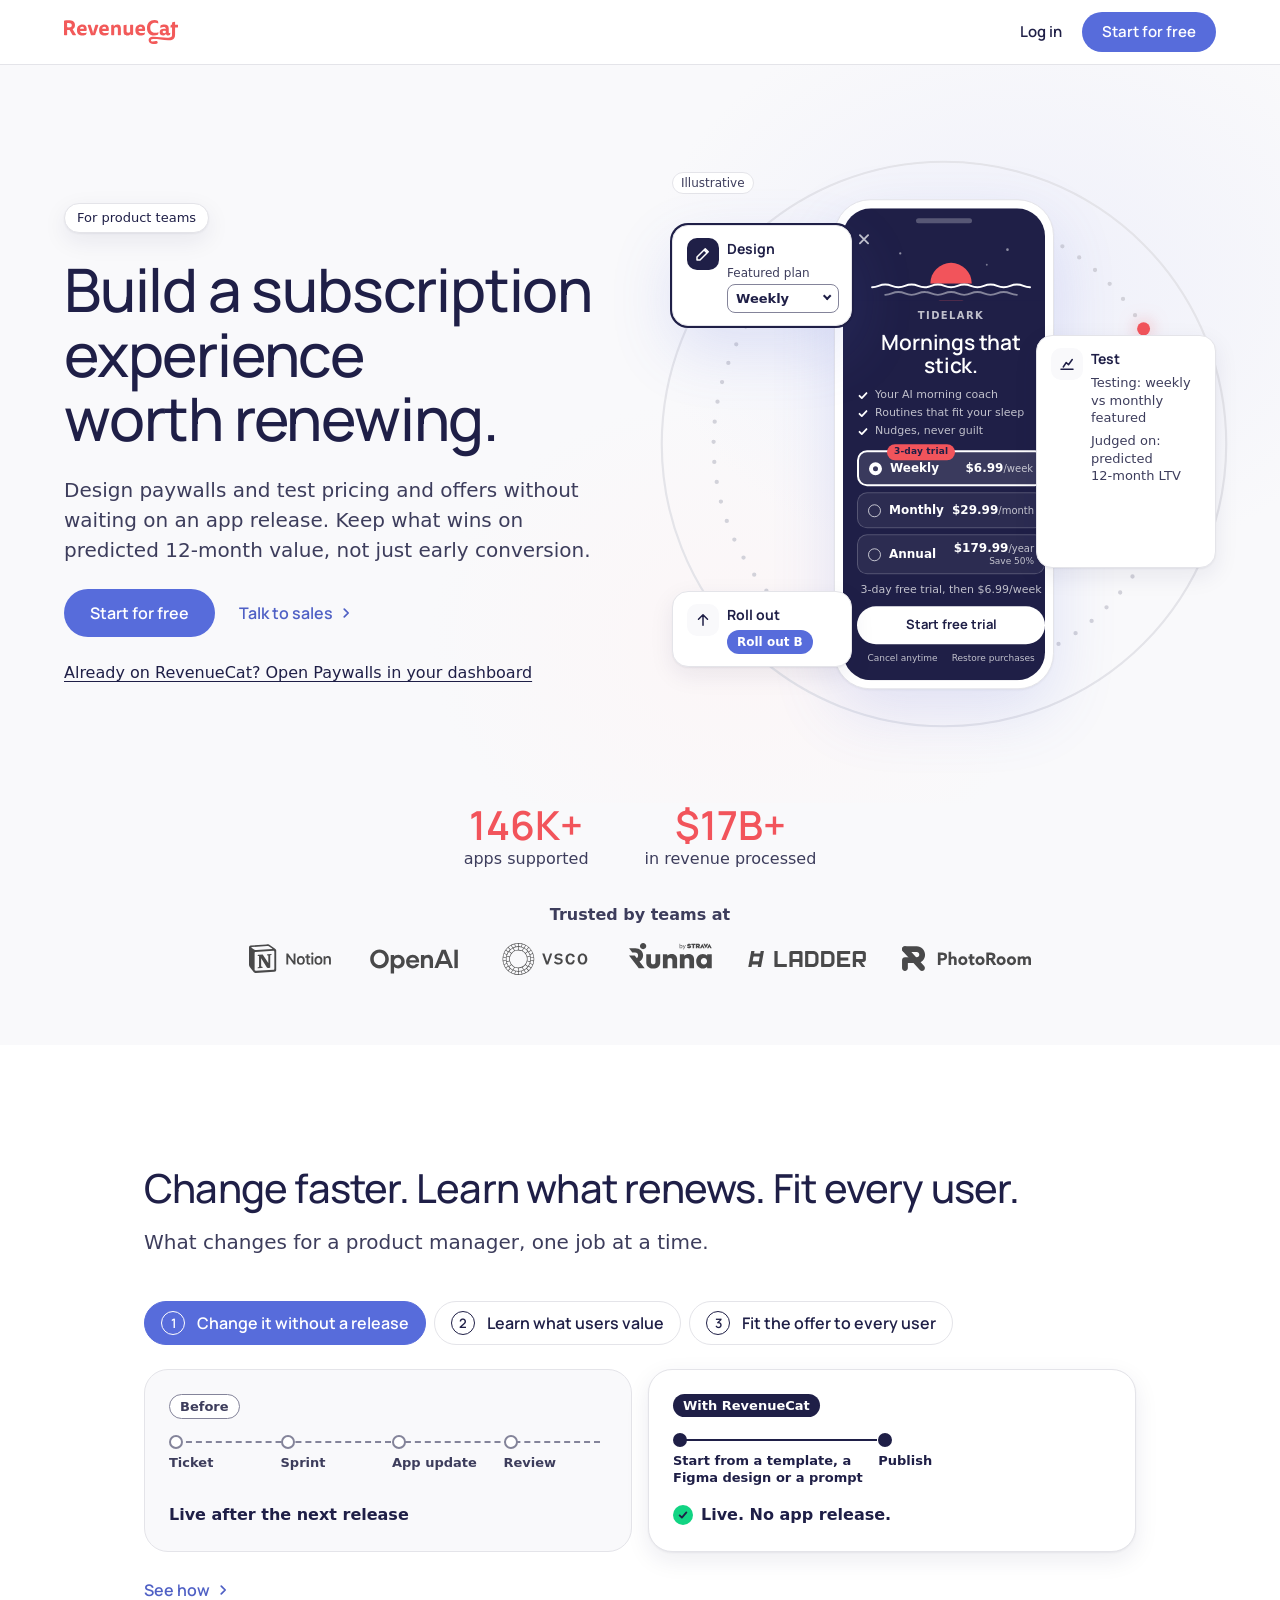
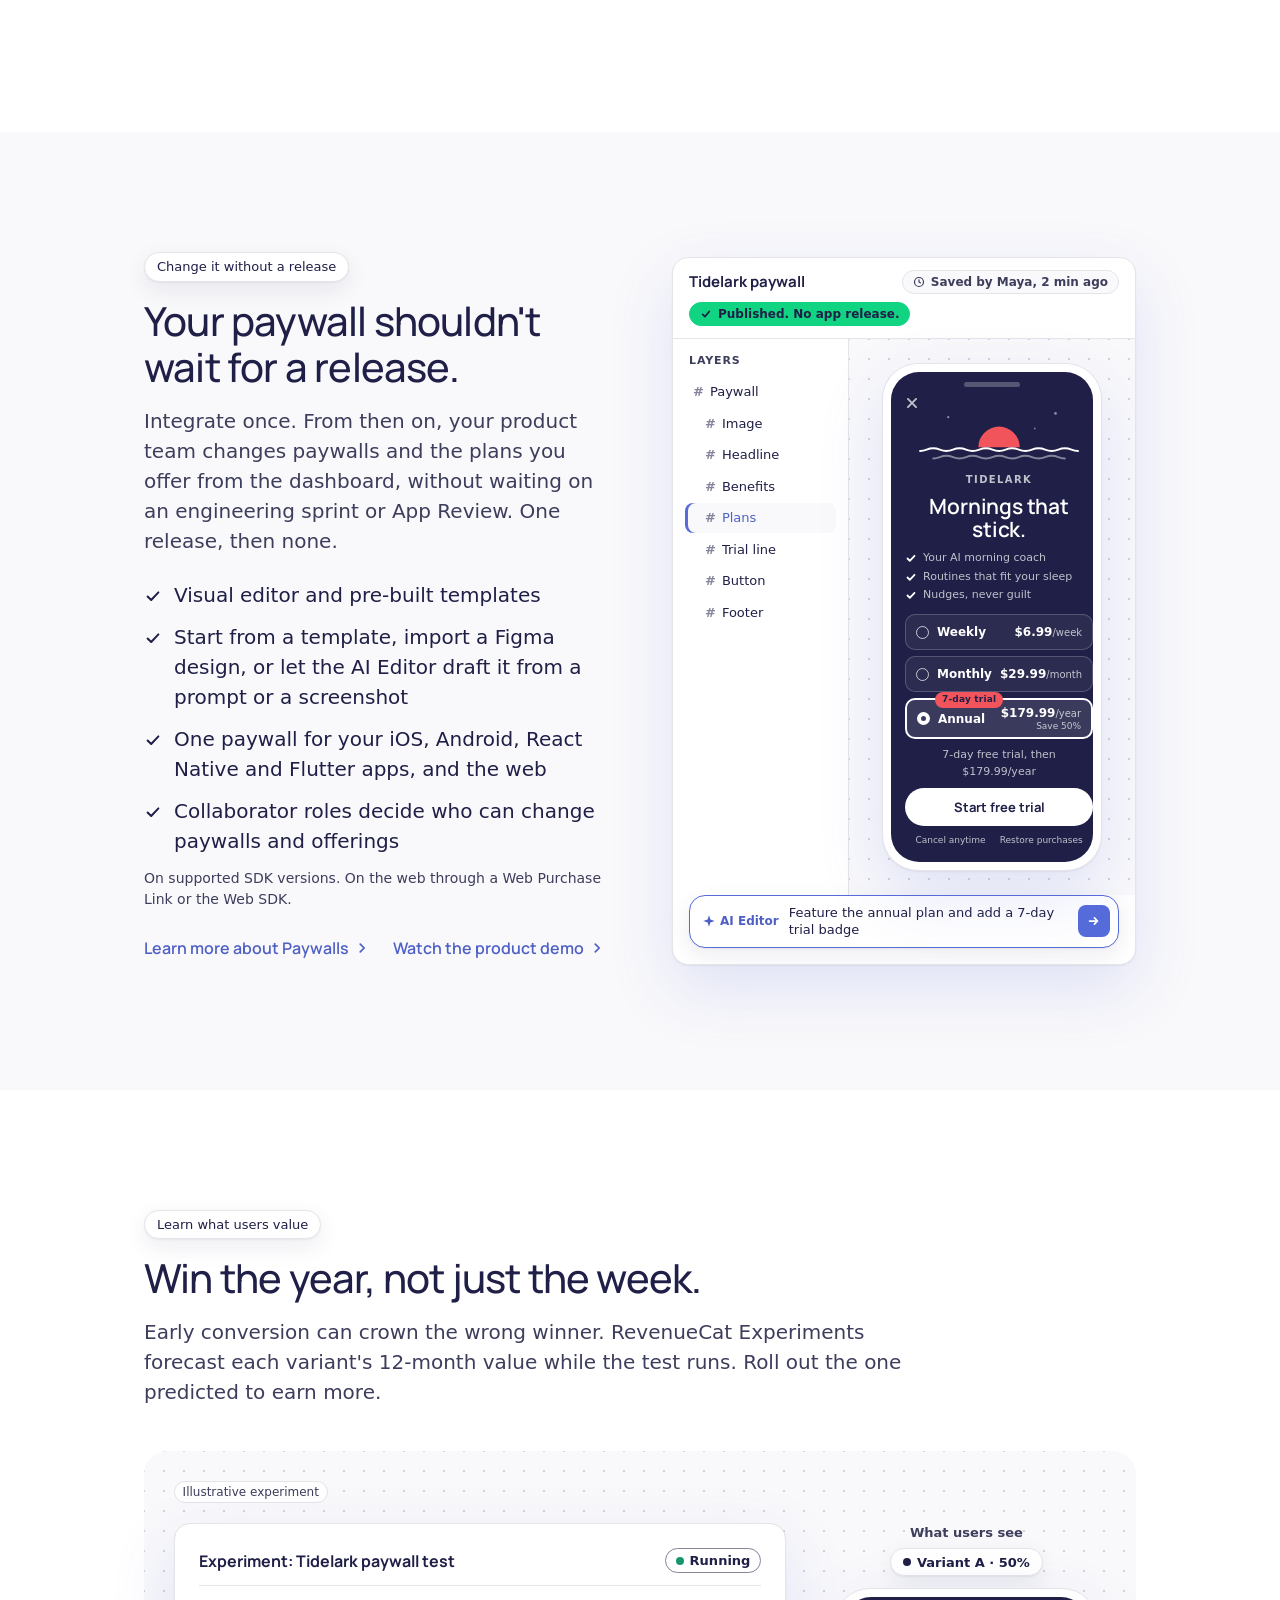
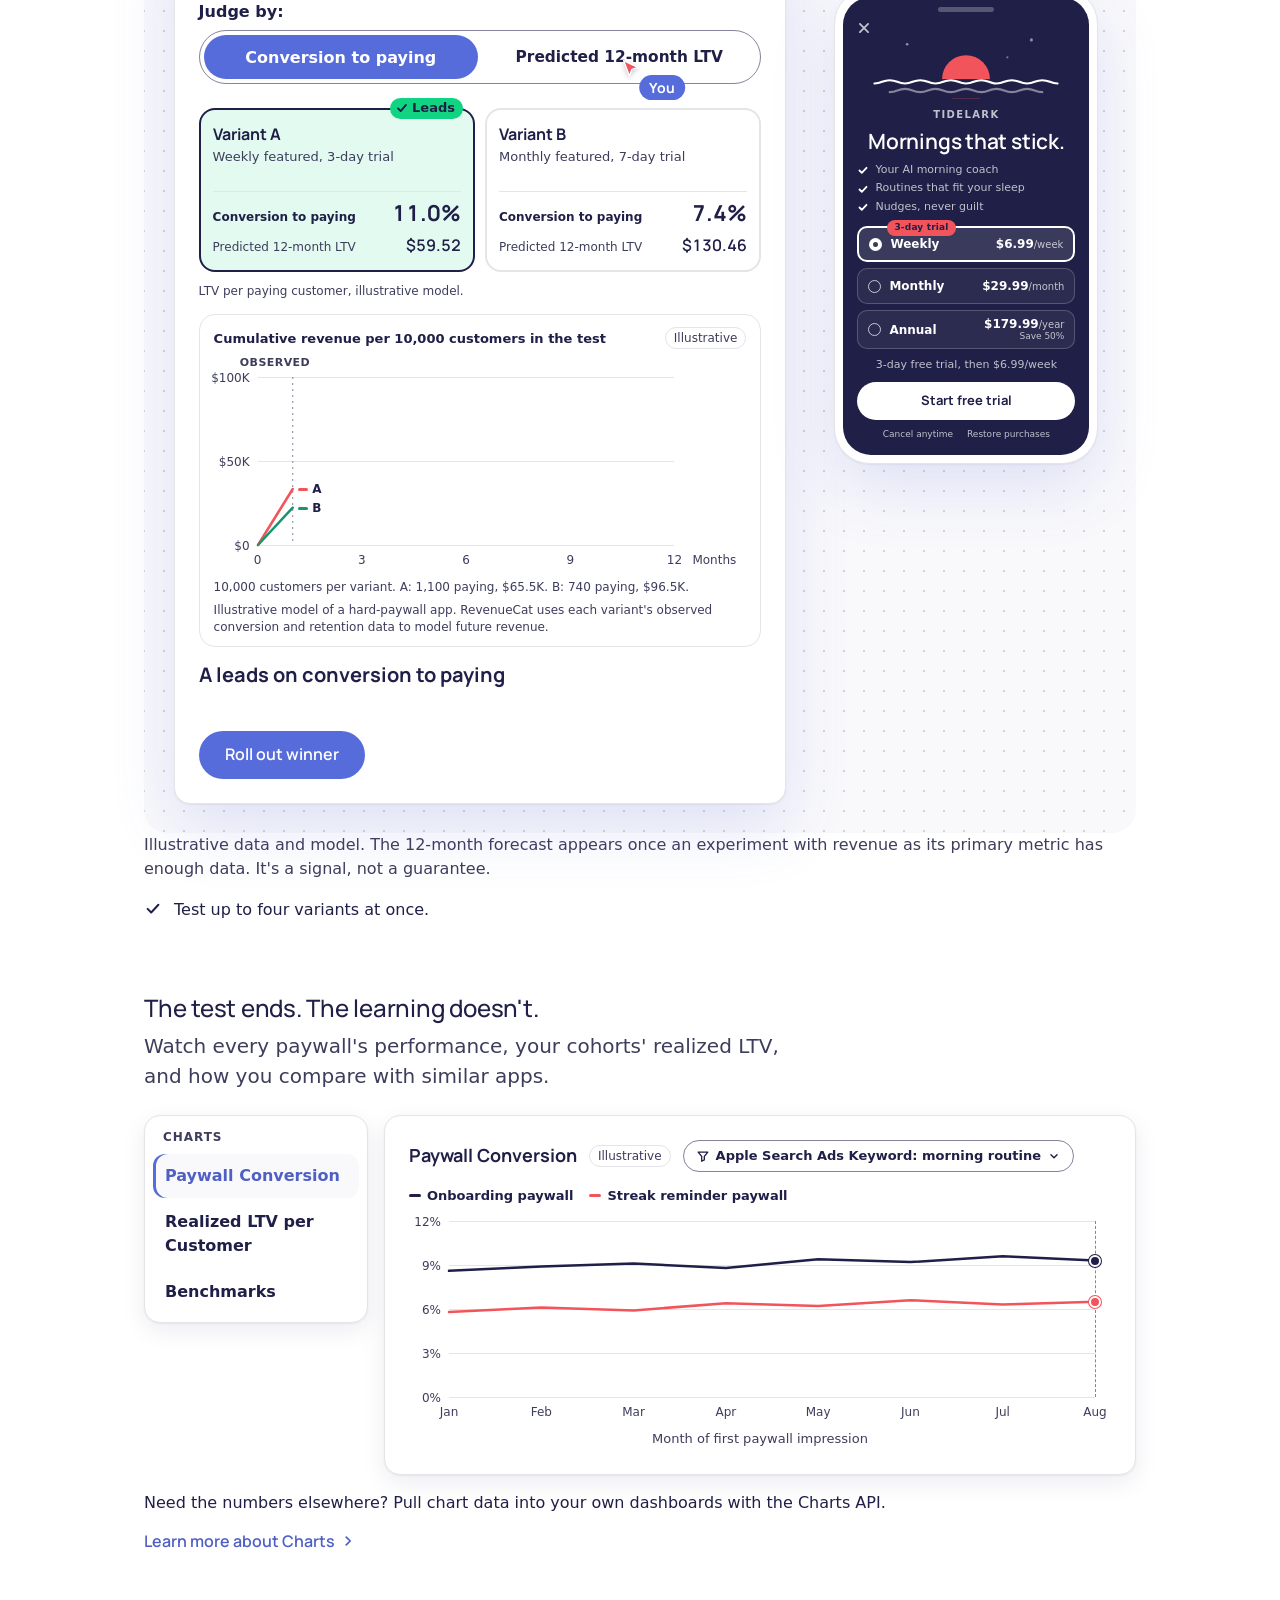
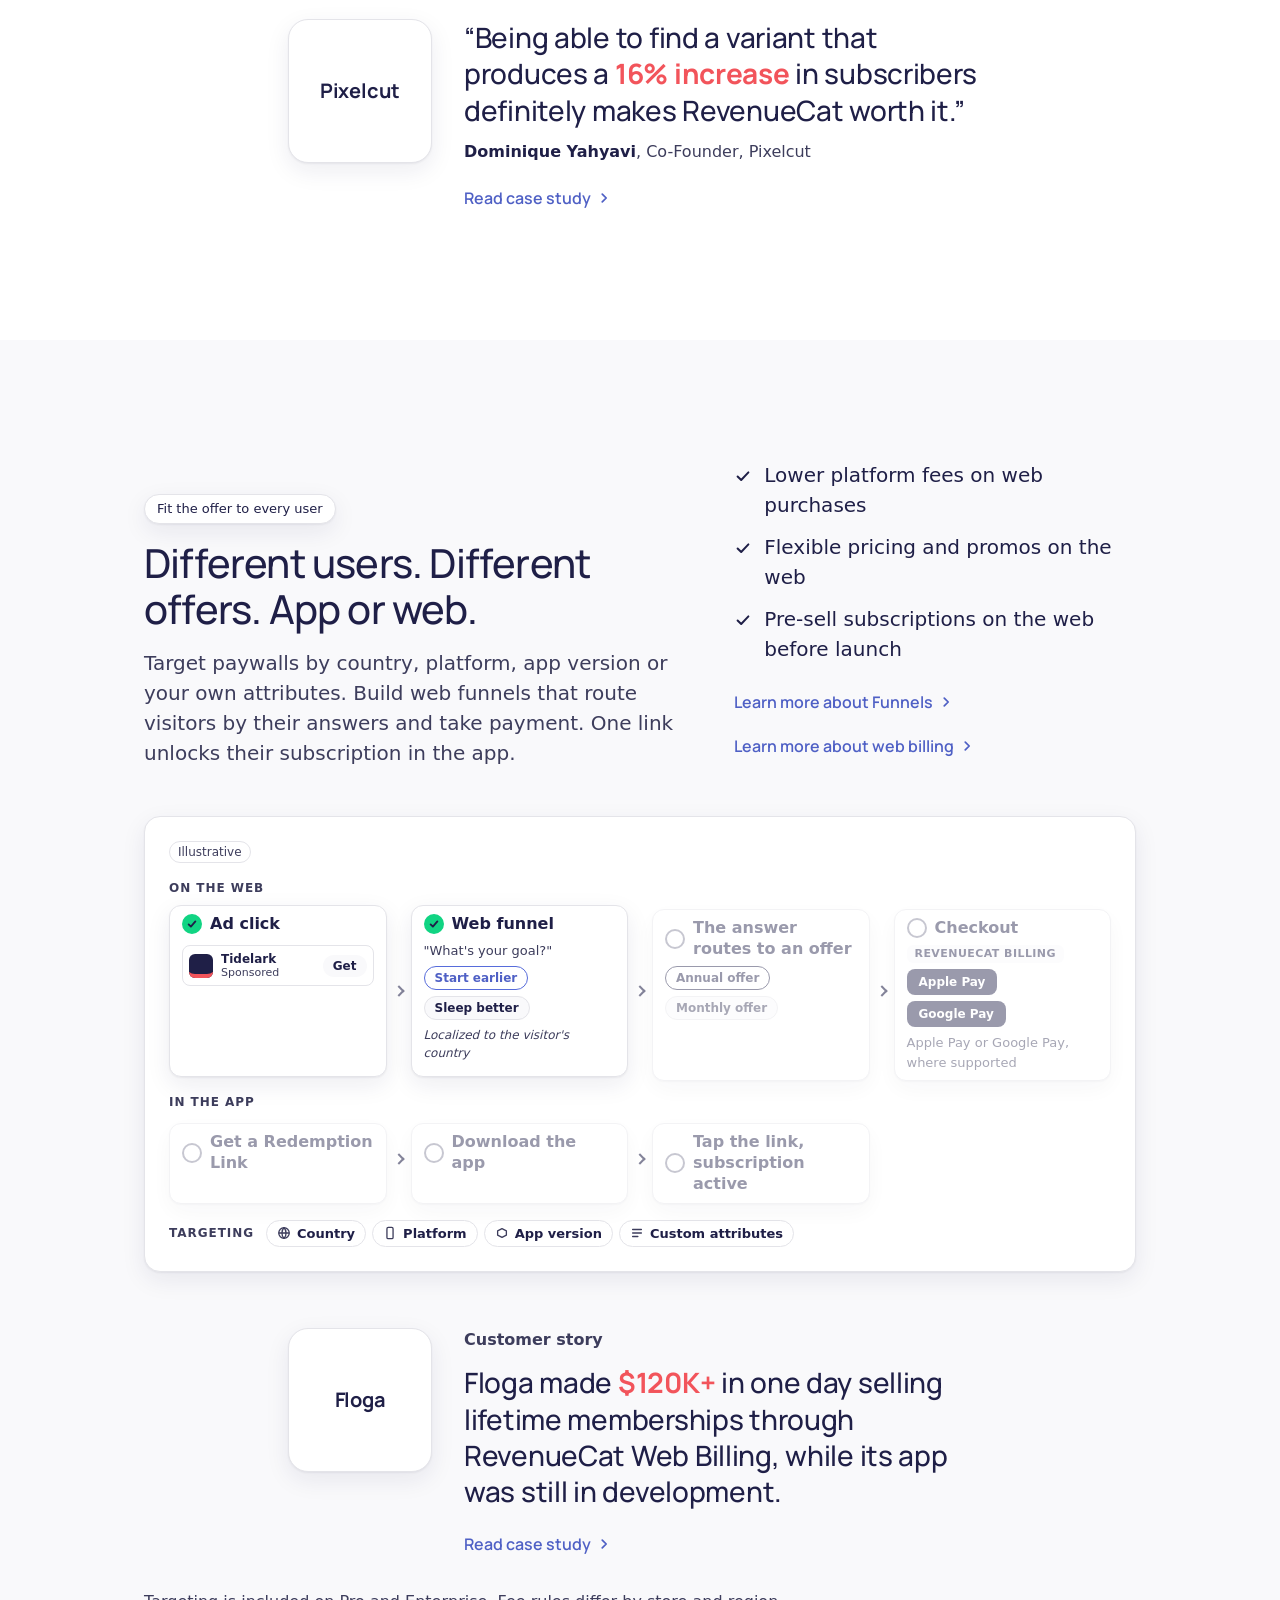
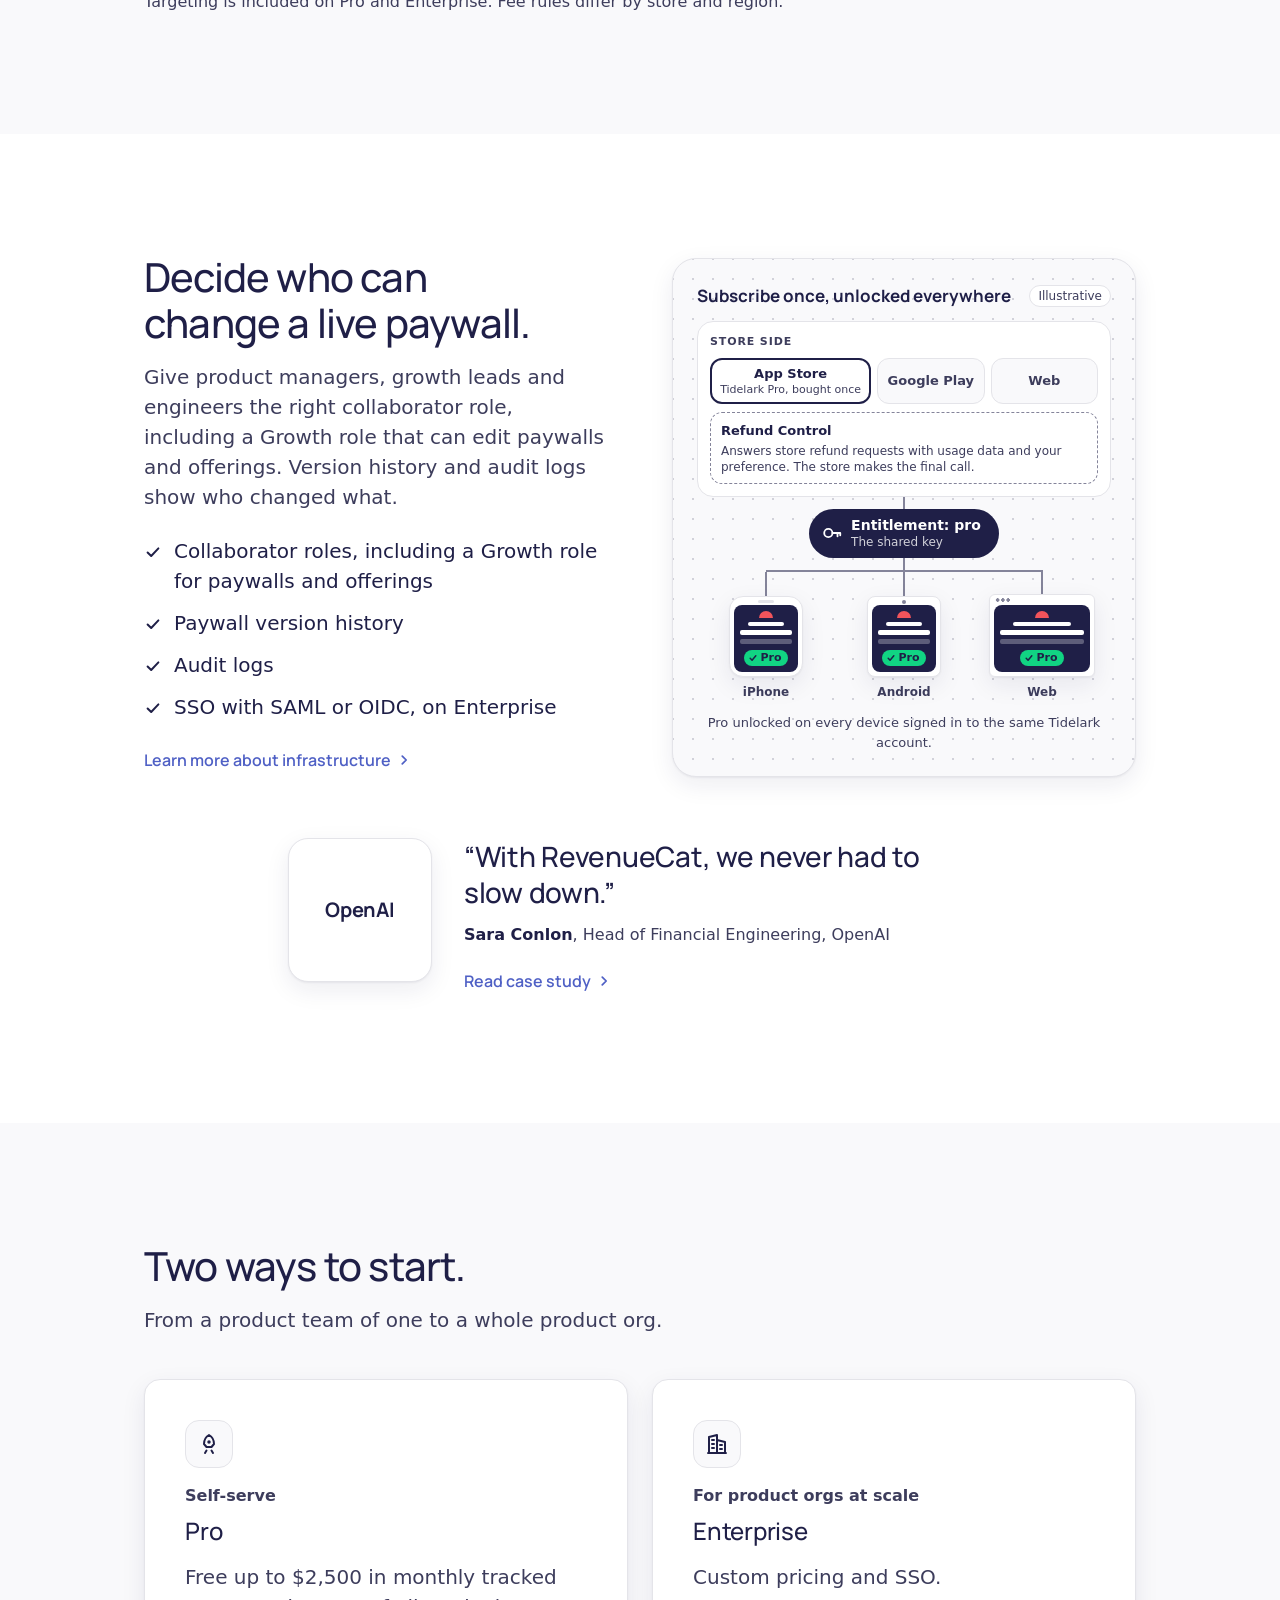
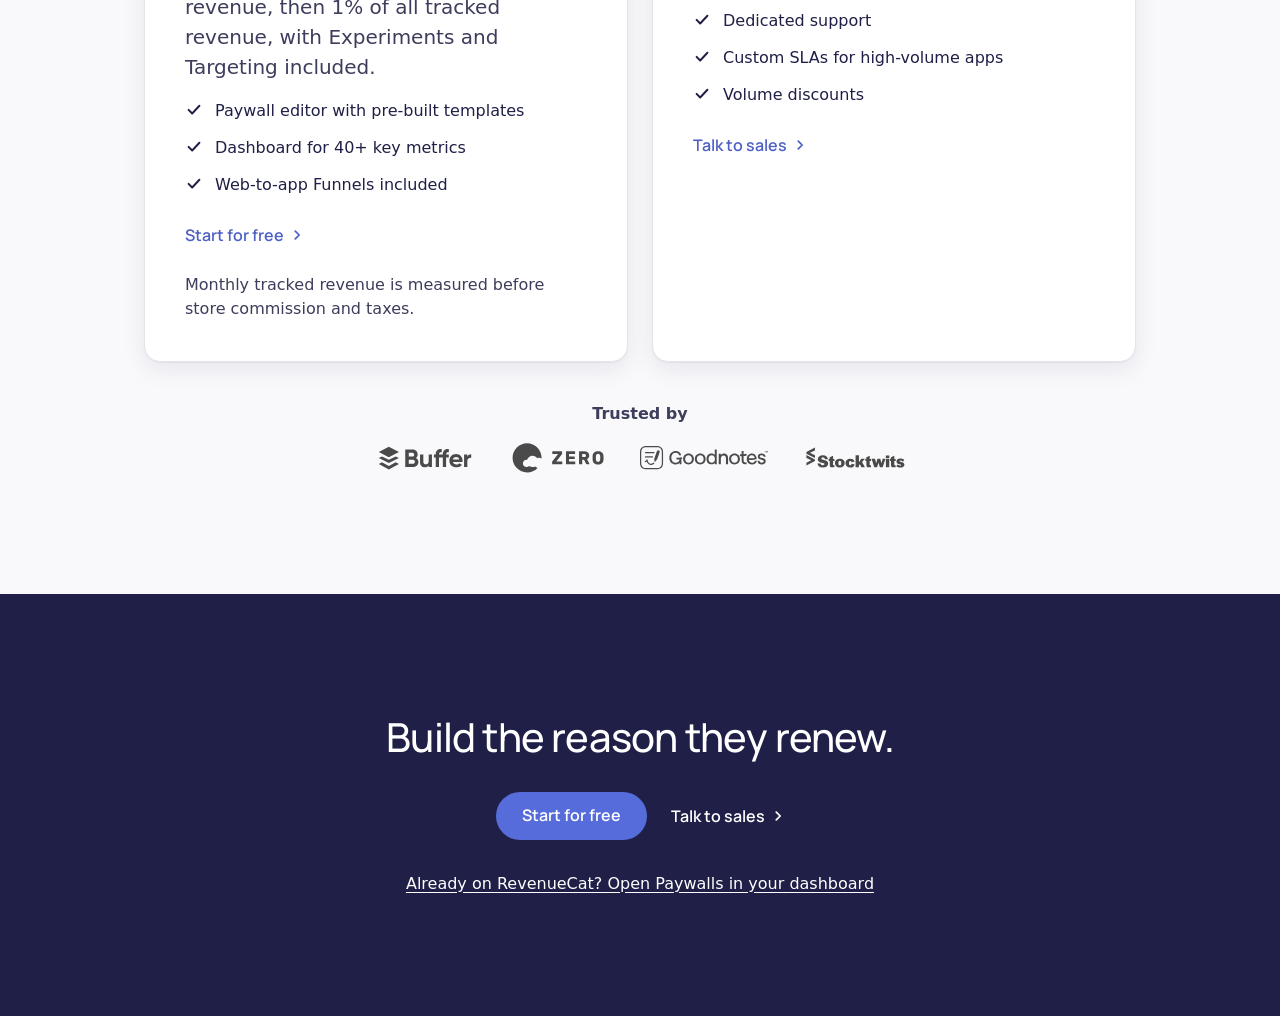
==== commit 128979c3: "Build phase 4: final design pass, design frozen - Hero loop: Design, Test, Roll out, about 8 seconds" ====
--- a/site/index.html
+++ b/site/index.html
@@ -69,7 +69,7 @@
           <circle class="glow-red" cx="338.6" cy="120" r="4.5"/>
           <circle class="glow-ink" cx="61.4" cy="338.6" r="3"/>
         </svg>
-        <div class="hero-loop" data-step="keep" aria-hidden="true">
+        <div class="hero-loop" data-step="rollout" aria-hidden="true">
           <span class="tag">Illustrative</span>
 
           <div class="hl-card" data-card="design">
@@ -80,39 +80,42 @@
             </span>
           </div>
           <div class="hl-card" data-card="test">
-            <span class="hl-card-icon"><svg viewBox="0 0 24 24" focusable="false"><path d="M5 4v16M19 4v16M5 12h14" fill="none" stroke="currentColor" stroke-width="2" stroke-linecap="round"/></svg></span>
+            <span class="hl-card-icon"><svg viewBox="0 0 24 24" focusable="false"><path d="M4 19h16M7 16l4-6 3 3 5-7" fill="none" stroke="currentColor" stroke-width="2" stroke-linecap="round" stroke-linejoin="round"/></svg></span>
             <span class="hl-card-body">
               <span class="hl-card-kicker">Test</span>
-              <span class="hl-card-text">Weekly vs monthly featured</span>
-              <svg class="hl-spark" viewBox="0 0 120 40" preserveAspectRatio="none" focusable="false">
-                <defs><clipPath id="hl-spark-reveal"><rect class="hl-spark-clip" x="0" y="0" width="120" height="40"/></clipPath></defs>
-                <g clip-path="url(#hl-spark-reveal)">
-                  <path class="a" d="M2 34 L20 19 L40 15 L70 13 L118 12" fill="none" stroke-width="2" stroke-linecap="round" stroke-linejoin="round"/>
-                  <path class="b" d="M2 37 L20 29 L40 21 L70 11 L118 4" fill="none" stroke-width="2" stroke-dasharray="4 3" stroke-linecap="round" stroke-linejoin="round"/>
-                </g>
-              </svg>
-              <span class="hl-mini-btn" data-hl-start>Start test</span>
+              <span class="hl-card-text">Testing: weekly vs monthly featured</span>
+              <span class="hl-card-text">Judged on: predicted <span class="nowrap">12-month</span> LTV</span>
+              <span class="hl-mini" data-hl-chart>
+                <svg class="hl-spark" viewBox="0 0 120 40" preserveAspectRatio="none" focusable="false">
+                  <defs><clipPath id="hl-spark-reveal"><rect class="hl-spark-clip" x="0" y="0" width="120" height="40"/></clipPath></defs>
+                  <g clip-path="url(#hl-spark-reveal)">
+                    <path class="a" d="M2 34 L20 19 L40 15 L70 13 L104 12" fill="none" stroke-width="2" stroke-linecap="round" stroke-linejoin="round"/>
+                    <path class="b" d="M2 37 L20 29 L40 21 L70 11 L104 5" fill="none" stroke-width="2" stroke-linecap="round" stroke-linejoin="round"/>
+                  </g>
+                </svg>
+                <span class="hl-line-lbl a">A</span>
+                <span class="hl-line-lbl b">B</span>
+              </span>
+              <span class="hl-leads"><svg viewBox="0 0 16 16" focusable="false"><path d="M3.5 8.5l3 3 6-7" fill="none" stroke="currentColor" stroke-width="2.4" stroke-linecap="round" stroke-linejoin="round"/></svg>B leads</span>
             </span>
           </div>
-          <div class="hl-card is-active" data-card="keep">
-            <span class="hl-card-icon"><svg viewBox="0 0 24 24" focusable="false"><path d="M5 12.5l4.5 4.5L19 7.5" fill="none" stroke="currentColor" stroke-width="2" stroke-linecap="round" stroke-linejoin="round"/></svg></span>
+          <div class="hl-card is-active is-done" data-card="rollout">
+            <span class="hl-card-icon"><svg viewBox="0 0 24 24" focusable="false"><path d="M12 19V5M6 11l6-6 6 6" fill="none" stroke="currentColor" stroke-width="2" stroke-linecap="round" stroke-linejoin="round"/></svg></span>
             <span class="hl-card-body">
-              <span class="hl-card-kicker">Keep</span>
-              <span class="hl-card-text">B leads on predicted 12-month LTV</span>
-              <span class="hl-keep-row"><span class="hl-win"><svg viewBox="0 0 16 16" focusable="false"><path d="M3.5 8.5l3 3 6-7" fill="none" stroke="currentColor" stroke-width="2.4" stroke-linecap="round" stroke-linejoin="round"/></svg></span><span class="hl-mini-btn" data-hl-roll>Roll out</span></span>
+              <span class="hl-card-kicker">Roll out</span>
+              <span class="hl-mini-btn" data-hl-roll>Roll out B</span>
+              <span class="hl-published"><span class="hl-win"><svg viewBox="0 0 16 16" focusable="false"><path d="M3.5 8.5l3 3 6-7" fill="none" stroke="currentColor" stroke-width="2.4" stroke-linecap="round" stroke-linejoin="round"/></svg></span>Published. No app release.</span>
             </span>
           </div>
 
           <div class="hl-center">
-            <span class="phone-chip hl-test-chip">A/B test running · 50/50</span>
             <div class="phone hl-phone"><div class="phone-screen" data-paywall="b"></div></div>
-            <div class="hl-toast is-visible"><svg viewBox="0 0 16 16" focusable="false"><path d="M3.5 8.5l3 3 6-7" fill="none" stroke="currentColor" stroke-width="2.4" stroke-linecap="round" stroke-linejoin="round"/></svg>Published. No app release.</div>
           </div>
 
           <p class="hl-chip">
             <span data-step="design" hidden>Design: monthly plan featured</span>
-            <span data-step="test" hidden>Test: A/B test running · 50/50</span>
-            <span data-step="keep">Keep: B leads on predicted 12-month LTV</span>
+            <span data-step="test" hidden>Test: B leads on predicted 12-month LTV</span>
+            <span data-step="rollout">Roll out: B published, no app release</span>
           </p>
 
           <div class="hl-cursor">
@@ -159,94 +162,67 @@
         </div>
 
         <div class="shift-panel" role="tabpanel" id="panel-change" aria-labelledby="tab-change">
-          <div class="compare" data-compare>
-            <div class="compare-layer compare-before"><div class="compare-content">
-              <p class="compare-label" id="cmp-before-change">Before</p>
-              <div class="mini-stack">
-                <div class="mini-col">
-                  <p class="mini-col-title">Backlog</p>
-                  <div class="mini"><span class="mini-tag">Paywall</span><span class="mini-title">File a ticket</span></div>
-                </div>
-                <span class="mini-badge"><svg viewBox="0 0 16 16" aria-hidden="true" focusable="false"><circle cx="8" cy="8" r="6" fill="none" stroke="currentColor" stroke-width="1.6"/><path d="M8 5v3l2 1.2" fill="none" stroke="currentColor" stroke-width="1.6" stroke-linecap="round"/></svg>Wait for a sprint</span>
-                <div class="mini">
-                  <div class="mini-head"><span class="mini-title">Ship an app update</span><span class="mini-app"><svg viewBox="0 0 16 16" aria-hidden="true" focusable="false"><circle cx="8" cy="9" r="3" fill="#F2545B"/><path d="M3 10.5c1.5 0 1.5-1 3-1s1.5 1 3 1 1.5-1 3-1" fill="none" stroke="#FFFFFF" stroke-width="1.2" stroke-linecap="round"/></svg></span></div>
-                  <span class="mini-status"><svg viewBox="0 0 16 16" aria-hidden="true" focusable="false"><circle cx="8" cy="8" r="6" fill="none" stroke="currentColor" stroke-width="1.6"/><path d="M8 5v3l2 1.2" fill="none" stroke="currentColor" stroke-width="1.6" stroke-linecap="round"/></svg>Wait for review</span>
-                </div>
+          <div class="pair">
+            <div class="pair-card is-before">
+              <p class="compare-label">Before</p>
+              <ol class="track is-long">
+                <li>Ticket</li>
+                <li>Sprint</li>
+                <li>App update</li>
+                <li>Review</li>
+              </ol>
+              <p class="pair-caption">Live after the next release</p>
+            </div>
+            <div class="pair-card is-now">
+              <p class="compare-label">With RevenueCat</p>
+              <ol class="track is-short">
+                <li>Start from a template, a Figma design or a prompt</li>
+                <li>Publish</li>
+              </ol>
+              <p class="pair-caption is-live"><span class="live-check"><svg viewBox="0 0 16 16" aria-hidden="true" focusable="false"><path d="M3.5 8.5l3 3 6-7" fill="none" stroke="currentColor" stroke-width="2.4" stroke-linecap="round" stroke-linejoin="round"/></svg></span>Live. No app release.</p>
+            </div>
+          </div>
+          <a class="link-chevron" href="#change">See how<svg viewBox="0 0 16 16" aria-hidden="true" focusable="false"><path d="M6 3.5 10.5 8 6 12.5" fill="none" stroke="currentColor" stroke-width="2" stroke-linecap="round" stroke-linejoin="round"/></svg></a>
+        </div>
+
+        <div class="shift-panel" role="tabpanel" id="panel-learn" aria-labelledby="tab-learn" hidden>
+          <div class="pair">
+            <div class="pair-card is-before">
+              <p class="compare-label">Before</p>
+              <div class="bar12" aria-hidden="true"><i class="seg-m is-week"></i><i class="seg-m"></i><i class="seg-m"></i><i class="seg-m"></i><i class="seg-m"></i><i class="seg-m"></i><i class="seg-m"></i><i class="seg-m"></i><i class="seg-m"></i><i class="seg-m"></i><i class="seg-m"></i><i class="seg-m"></i></div>
+              <div class="bar-scale" aria-hidden="true"><span>Week 1</span><span>Month 12</span></div>
+              <p class="pair-caption">You judge on week one.</p>
+            </div>
+            <div class="pair-card is-now">
+              <p class="compare-label">With RevenueCat</p>
+              <div class="bar12" aria-hidden="true"><i class="seg-m is-week"></i><i class="seg-m is-pred"></i><i class="seg-m is-pred"></i><i class="seg-m is-pred"></i><i class="seg-m is-pred"></i><i class="seg-m is-pred"></i><i class="seg-m is-pred"></i><i class="seg-m is-pred"></i><i class="seg-m is-pred"></i><i class="seg-m is-pred"></i><i class="seg-m is-pred"></i><i class="seg-m is-pred"></i></div>
+              <div class="bar-scale" aria-hidden="true"><span>Week 1</span><span>Month 12</span></div>
+              <p class="pair-caption">You see the year, predicted.</p>
+            </div>
+          </div>
+          <a class="link-chevron" href="#learn">See how<svg viewBox="0 0 16 16" aria-hidden="true" focusable="false"><path d="M6 3.5 10.5 8 6 12.5" fill="none" stroke="currentColor" stroke-width="2" stroke-linecap="round" stroke-linejoin="round"/></svg></a>
+        </div>
+
+        <div class="shift-panel" role="tabpanel" id="panel-fit" aria-labelledby="tab-fit" hidden>
+          <div class="pair">
+            <div class="pair-card is-before">
+              <p class="compare-label">Before</p>
+              <div class="ux-one" aria-hidden="true">
+                <span class="ux-users"><span class="ux-user" aria-hidden="true"><svg viewBox="0 0 16 16" focusable="false"><circle cx="8" cy="6" r="2.6" fill="currentColor"/><path d="M3.3 13.8c.8-2.5 2.6-3.7 4.7-3.7s3.9 1.2 4.7 3.7" fill="currentColor"/></svg></span><span class="ux-user" aria-hidden="true"><svg viewBox="0 0 16 16" focusable="false"><circle cx="8" cy="6" r="2.6" fill="currentColor"/><path d="M3.3 13.8c.8-2.5 2.6-3.7 4.7-3.7s3.9 1.2 4.7 3.7" fill="currentColor"/></svg></span><span class="ux-user" aria-hidden="true"><svg viewBox="0 0 16 16" focusable="false"><circle cx="8" cy="6" r="2.6" fill="currentColor"/><path d="M3.3 13.8c.8-2.5 2.6-3.7 4.7-3.7s3.9 1.2 4.7 3.7" fill="currentColor"/></svg></span></span>
+                <svg class="ux-arrow" viewBox="0 0 16 16" focusable="false"><path d="M3 8h10M9 4l4 4-4 4" fill="none" stroke="currentColor" stroke-width="1.6" stroke-linecap="round" stroke-linejoin="round"/></svg>
+                <span class="ux-device is-iphone"><span class="ux-pw "><i class="sun"></i><b></b><i class="is-feat"></i><i class=""></i><i class=""></i><i class="cta"></i></span></span>
               </div>
-            </div></div>
-            <div class="compare-layer compare-now"><div class="compare-content">
-              <p class="compare-label" id="cmp-now-change">With RevenueCat</p>
-              <div class="mini-stack">
-                <div class="mini">
-                  <span class="mini-title">Edit it in the dashboard</span>
-                  <div class="mini-row"><span class="mini-muted">Publish</span><span class="mini-switch is-on" aria-hidden="true"></span></div>
-                </div>
-                <div class="mini mini-toast"><svg viewBox="0 0 16 16" aria-hidden="true" focusable="false"><path d="M3.5 8.5l3 3 6-7" fill="none" stroke="#197062" stroke-width="2.2" stroke-linecap="round" stroke-linejoin="round"/></svg>Published. No app release.</div>
+              <p class="pair-caption">One paywall for everyone</p>
+            </div>
+            <div class="pair-card is-now">
+              <p class="compare-label">With RevenueCat</p>
+              <div class="ux-many" aria-hidden="true">
+                <span class="ux-col"><span class="ux-user" aria-hidden="true"><svg viewBox="0 0 16 16" focusable="false"><circle cx="8" cy="6" r="2.6" fill="currentColor"/><path d="M3.3 13.8c.8-2.5 2.6-3.7 4.7-3.7s3.9 1.2 4.7 3.7" fill="currentColor"/></svg></span><span class="ux-device is-iphone"><span class="ux-pw "><i class="sun"></i><b></b><i class=""></i><i class=""></i><i class="is-feat"></i><i class="cta"></i></span></span><span class="ux-name">iPhone</span></span>
+                <span class="ux-col"><span class="ux-user" aria-hidden="true"><svg viewBox="0 0 16 16" focusable="false"><circle cx="8" cy="6" r="2.6" fill="currentColor"/><path d="M3.3 13.8c.8-2.5 2.6-3.7 4.7-3.7s3.9 1.2 4.7 3.7" fill="currentColor"/></svg></span><span class="ux-device is-android"><span class="ux-pw is-light"><i class="sun"></i><b></b><i class=""></i><i class="is-feat"></i><i class=""></i><i class="cta"></i></span></span><span class="ux-name">Android</span></span>
+                <span class="ux-col"><span class="ux-user" aria-hidden="true"><svg viewBox="0 0 16 16" focusable="false"><circle cx="8" cy="6" r="2.6" fill="currentColor"/><path d="M3.3 13.8c.8-2.5 2.6-3.7 4.7-3.7s3.9 1.2 4.7 3.7" fill="currentColor"/></svg></span><span class="ux-device is-web"><i class="dots"></i><span class="ux-pw is-warm"><i class="sun"></i><b></b><i class="is-feat"></i><i class=""></i><i class=""></i><i class="cta"></i></span></span><span class="ux-name">Web</span></span>
               </div>
-            </div></div>
-            <div class="compare-handle" role="slider" tabindex="0" aria-labelledby="cmp-before-change cmp-now-change" aria-valuemin="0" aria-valuemax="100" aria-valuenow="50"><span class="compare-grip"><svg viewBox="0 0 20 20" aria-hidden="true" focusable="false"><path d="M7.5 5.5 3 10l4.5 4.5M12.5 5.5 17 10l-4.5 4.5" fill="none" stroke="currentColor" stroke-width="2" stroke-linecap="round" stroke-linejoin="round"/></svg></span></div>
-          </div>
-          <a class="link-chevron" href="#change">See how<svg viewBox="0 0 16 16" aria-hidden="true" focusable="false"><path d="M6 3.5 10.5 8 6 12.5" fill="none" stroke="currentColor" stroke-width="2" stroke-linecap="round" stroke-linejoin="round"/></svg></a>
-        </div>
-
-        <div class="shift-panel" role="tabpanel" id="panel-learn" aria-labelledby="tab-learn" hidden>
-          <div class="compare" data-compare>
-            <div class="compare-layer compare-before"><div class="compare-content">
-              <p class="compare-label" id="cmp-before-learn">Before</p>
-              <div class="mini-stack">
-                <div class="mini">
-                  <div class="mini-head"><span class="mini-title">Trial starts</span><span class="mini-party" aria-hidden="true">&#10022;</span></div>
-                  <svg class="mini-spark" viewBox="0 0 120 40" preserveAspectRatio="none" aria-hidden="true" focusable="false"><path class="up" d="M2 36 L25 30 L50 24 L75 14 L118 4" fill="none" stroke-width="2" stroke-linecap="round" stroke-linejoin="round"/></svg>
-                </div>
-                <p class="mini-caption">Judge it on trial starts</p>
-              </div>
-            </div></div>
-            <div class="compare-layer compare-now"><div class="compare-content">
-              <p class="compare-label" id="cmp-now-learn">With RevenueCat</p>
-              <div class="mini-stack">
-                <div class="mini">
-                  <span class="mini-title">See predicted <span class="nowrap">12-month</span> value</span>
-                  <svg class="mini-spark" viewBox="0 0 120 40" preserveAspectRatio="none" aria-hidden="true" focusable="false"><path class="a" d="M2 34 L20 19 L40 15 L70 13 L118 12" fill="none" stroke-width="2" stroke-linecap="round" stroke-linejoin="round"/><path class="b" d="M2 37 L20 29 L40 21 L70 11 L118 4" fill="none" stroke-width="2" stroke-dasharray="4 3" stroke-linecap="round" stroke-linejoin="round"/></svg>
-                  <span class="mini-win"><svg viewBox="0 0 16 16" aria-hidden="true" focusable="false"><path d="M3.5 8.5l3 3 6-7" fill="none" stroke="currentColor" stroke-width="2.2" stroke-linecap="round" stroke-linejoin="round"/></svg>Predicted 12-month LTV winner: B</span>
-                </div>
-                <span class="mini-btn">Roll out the winner</span>
-              </div>
-            </div></div>
-            <div class="compare-handle" role="slider" tabindex="0" aria-labelledby="cmp-before-learn cmp-now-learn" aria-valuemin="0" aria-valuemax="100" aria-valuenow="50"><span class="compare-grip"><svg viewBox="0 0 20 20" aria-hidden="true" focusable="false"><path d="M7.5 5.5 3 10l4.5 4.5M12.5 5.5 17 10l-4.5 4.5" fill="none" stroke="currentColor" stroke-width="2" stroke-linecap="round" stroke-linejoin="round"/></svg></span></div>
-          </div>
-          <a class="link-chevron" href="#learn">See how<svg viewBox="0 0 16 16" aria-hidden="true" focusable="false"><path d="M6 3.5 10.5 8 6 12.5" fill="none" stroke="currentColor" stroke-width="2" stroke-linecap="round" stroke-linejoin="round"/></svg></a>
-        </div>
-
-        <div class="shift-panel" role="tabpanel" id="panel-fit" aria-labelledby="tab-fit" hidden>
-          <div class="compare" data-compare>
-            <div class="compare-layer compare-before"><div class="compare-content">
-              <p class="compare-label" id="cmp-before-fit">Before</p>
-              <div class="mini-stack">
-                <div class="mini-one" aria-hidden="true">
-                  <div class="mini-users">
-                    <span class="mini-avatar"><svg viewBox="0 0 16 16" focusable="false"><circle cx="8" cy="6" r="2.5" fill="currentColor"/><path d="M3.5 13.5c.8-2.4 2.5-3.5 4.5-3.5s3.7 1.1 4.5 3.5" fill="currentColor"/></svg></span>
-                    <span class="mini-avatar"><svg viewBox="0 0 16 16" focusable="false"><circle cx="8" cy="6" r="2.5" fill="currentColor"/><path d="M3.5 13.5c.8-2.4 2.5-3.5 4.5-3.5s3.7 1.1 4.5 3.5" fill="currentColor"/></svg></span>
-                    <span class="mini-avatar"><svg viewBox="0 0 16 16" focusable="false"><circle cx="8" cy="6" r="2.5" fill="currentColor"/><path d="M3.5 13.5c.8-2.4 2.5-3.5 4.5-3.5s3.7 1.1 4.5 3.5" fill="currentColor"/></svg></span>
-                  </div>
-                  <svg class="mini-arrow" viewBox="0 0 16 16" focusable="false"><path d="M3 8h10M9 4l4 4-4 4" fill="none" stroke="currentColor" stroke-width="1.6" stroke-linecap="round" stroke-linejoin="round"/></svg>
-                  <span class="mini-pw"><i class="sun"></i><i></i><i class="is-feat"></i><i></i></span>
-                </div>
-                <p class="mini-caption">One paywall for everyone</p>
-              </div>
-            </div></div>
-            <div class="compare-layer compare-now"><div class="compare-content">
-              <p class="compare-label" id="cmp-now-fit">With RevenueCat</p>
-              <div class="mini-stack">
-                <div class="mini-users" aria-hidden="true">
-                  <span class="mini-user"><span class="mini-avatar"><svg viewBox="0 0 16 16" focusable="false"><circle cx="8" cy="6" r="2.5" fill="currentColor"/><path d="M3.5 13.5c.8-2.4 2.5-3.5 4.5-3.5s3.7 1.1 4.5 3.5" fill="currentColor"/></svg></span><svg class="mini-arrow" viewBox="0 0 16 16" focusable="false"><path d="M3 8h10M9 4l4 4-4 4" fill="none" stroke="currentColor" stroke-width="1.6" stroke-linecap="round" stroke-linejoin="round"/></svg><span class="mini-pw"><i class="sun"></i><i class="is-feat"></i><i></i><i></i></span></span>
-                  <span class="mini-user"><span class="mini-avatar"><svg viewBox="0 0 16 16" focusable="false"><circle cx="8" cy="6" r="2.5" fill="currentColor"/><path d="M3.5 13.5c.8-2.4 2.5-3.5 4.5-3.5s3.7 1.1 4.5 3.5" fill="currentColor"/></svg></span><svg class="mini-arrow" viewBox="0 0 16 16" focusable="false"><path d="M3 8h10M9 4l4 4-4 4" fill="none" stroke="currentColor" stroke-width="1.6" stroke-linecap="round" stroke-linejoin="round"/></svg><span class="mini-pw is-light"><i class="sun"></i><i></i><i class="is-feat"></i><i></i></span></span>
-                  <span class="mini-user"><span class="mini-avatar"><svg viewBox="0 0 16 16" focusable="false"><circle cx="8" cy="6" r="2.5" fill="currentColor"/><path d="M3.5 13.5c.8-2.4 2.5-3.5 4.5-3.5s3.7 1.1 4.5 3.5" fill="currentColor"/></svg></span><svg class="mini-arrow" viewBox="0 0 16 16" focusable="false"><path d="M3 8h10M9 4l4 4-4 4" fill="none" stroke="currentColor" stroke-width="1.6" stroke-linecap="round" stroke-linejoin="round"/></svg><span class="mini-pw is-warm"><i class="sun"></i><i></i><i></i><i class="is-feat"></i></span></span>
-                </div>
-                <p class="mini-caption">Different paywalls by audience</p>
-                <div class="mini mini-web"><svg viewBox="0 0 16 16" aria-hidden="true" focusable="false"><circle cx="8" cy="8" r="6" fill="none" stroke="currentColor" stroke-width="1.5"/><path d="M2 8h12M8 2c1.7 1.7 2.4 3.8 2.4 6S9.7 12.3 8 14c-1.7-1.7-2.4-3.8-2.4-6S6.3 3.7 8 2z" fill="none" stroke="currentColor" stroke-width="1.5" stroke-linejoin="round"/></svg><span><span class="mini-tag">Web checkout</span><br>Offer it on the web, too.</span></div>
-              </div>
-            </div></div>
-            <div class="compare-handle" role="slider" tabindex="0" aria-labelledby="cmp-before-fit cmp-now-fit" aria-valuemin="0" aria-valuemax="100" aria-valuenow="50"><span class="compare-grip"><svg viewBox="0 0 20 20" aria-hidden="true" focusable="false"><path d="M7.5 5.5 3 10l4.5 4.5M12.5 5.5 17 10l-4.5 4.5" fill="none" stroke="currentColor" stroke-width="2" stroke-linecap="round" stroke-linejoin="round"/></svg></span></div>
+              <p class="pair-caption">Different paywalls by audience. Offer it on the web, too.</p>
+            </div>
           </div>
           <a class="link-chevron" href="#fit">See how<svg viewBox="0 0 16 16" aria-hidden="true" focusable="false"><path d="M6 3.5 10.5 8 6 12.5" fill="none" stroke="currentColor" stroke-width="2" stroke-linecap="round" stroke-linejoin="round"/></svg></a>
         </div>
@@ -263,9 +239,15 @@
         <p class="body">Integrate once. From then on, your product team changes paywalls and the plans you offer from the dashboard, without waiting on an engineering sprint or App Review. One release, then none.</p>
         <ul class="checks">
           <li><svg viewBox="0 0 20 20" aria-hidden="true" focusable="false"><path d="M4 10.5l4 4L16 6" fill="none" stroke="currentColor" stroke-width="2.2" stroke-linecap="round" stroke-linejoin="round"/></svg><span>Visual editor and pre-built templates</span></li>
-          <li><svg viewBox="0 0 20 20" aria-hidden="true" focusable="false"><path d="M4 10.5l4 4L16 6" fill="none" stroke="currentColor" stroke-width="2.2" stroke-linecap="round" stroke-linejoin="round"/></svg><span>AI Editor for first drafts, from a prompt or a screenshot</span></li>
+          <li><svg viewBox="0 0 20 20" aria-hidden="true" focusable="false"><path d="M4 10.5l4 4L16 6" fill="none" stroke="currentColor" stroke-width="2.2" stroke-linecap="round" stroke-linejoin="round"/></svg><span>Start from a template, import a Figma design, or let the AI Editor draft it from a prompt or a screenshot</span></li>
+          <li><svg viewBox="0 0 20 20" aria-hidden="true" focusable="false"><path d="M4 10.5l4 4L16 6" fill="none" stroke="currentColor" stroke-width="2.2" stroke-linecap="round" stroke-linejoin="round"/></svg><span>One paywall for your iOS, Android, React Native and Flutter apps, and the web</span></li>
           <li><svg viewBox="0 0 20 20" aria-hidden="true" focusable="false"><path d="M4 10.5l4 4L16 6" fill="none" stroke="currentColor" stroke-width="2.2" stroke-linecap="round" stroke-linejoin="round"/></svg><span>Collaborator roles decide who can change paywalls and offerings</span></li>
         </ul>
+        <p class="fine-print">On supported SDK versions. On the web through a Web Purchase Link or the Web SDK.</p>
+        <div class="link-row">
+          <a class="link-chevron" href="https://www.revenuecat.com/feature/paywalls">Learn more about Paywalls<svg viewBox="0 0 16 16" aria-hidden="true" focusable="false"><path d="M6 3.5 10.5 8 6 12.5" fill="none" stroke="currentColor" stroke-width="2" stroke-linecap="round" stroke-linejoin="round"/></svg></a>
+          <a class="link-chevron" href="https://www.youtube.com/watch?v=mPzCTxIlMXE">Watch the product demo<svg viewBox="0 0 16 16" aria-hidden="true" focusable="false"><path d="M6 3.5 10.5 8 6 12.5" fill="none" stroke="currentColor" stroke-width="2" stroke-linecap="round" stroke-linejoin="round"/></svg></a>
+        </div>
       </div>
       <div class="editor ui-card" aria-hidden="true">
         <div class="ed-bar">
@@ -332,85 +314,76 @@
 
             <ul class="sim-variants">
               <li class="variant is-winner" data-variant="A">
+                <span class="win-pill"><svg viewBox="0 0 16 16" aria-hidden="true" focusable="false"><path d="M3.5 8.5l3 3 6-7" fill="none" stroke="currentColor" stroke-width="2.2" stroke-linecap="round" stroke-linejoin="round"/></svg>Leads</span>
                 <span class="variant-name">Variant A</span>
-                <span class="win-pill"><svg viewBox="0 0 16 16" aria-hidden="true" focusable="false"><path d="M3.5 8.5l3 3 6-7" fill="none" stroke="currentColor" stroke-width="2.2" stroke-linecap="round" stroke-linejoin="round"/></svg>Leads</span>
                 <span class="variant-desc">Weekly featured, <span class="nowrap">3-day</span> trial</span>
-                <dl class="variant-metrics">
-                  <div class="metric" data-metric="conversion"><dt>Conversion to paying</dt><dd data-out="conversion" data-k="a">11.0%</dd></div>
-                  <div class="metric" data-metric="ltv"><dt>Predicted <span class="nowrap">12-month</span> LTV</dt><dd data-out="ltv" data-k="a">$59.52</dd></div>
+                <dl class="vrows">
+                  <div class="vrow" data-metric="conversion"><dt>Conversion to paying</dt><dd data-out="conversion" data-k="a">11.0%</dd></div>
+                  <div class="vrow" data-metric="ltv"><dt>Predicted <span class="nowrap">12-month</span> LTV</dt><dd data-out="ltv" data-k="a">$59.52</dd></div>
                 </dl>
               </li>
               <li class="variant" data-variant="B">
+                <span class="win-pill"><svg viewBox="0 0 16 16" aria-hidden="true" focusable="false"><path d="M3.5 8.5l3 3 6-7" fill="none" stroke="currentColor" stroke-width="2.2" stroke-linecap="round" stroke-linejoin="round"/></svg>Leads</span>
                 <span class="variant-name">Variant B</span>
-                <span class="win-pill"><svg viewBox="0 0 16 16" aria-hidden="true" focusable="false"><path d="M3.5 8.5l3 3 6-7" fill="none" stroke="currentColor" stroke-width="2.2" stroke-linecap="round" stroke-linejoin="round"/></svg>Leads</span>
                 <span class="variant-desc">Monthly featured, <span class="nowrap">7-day</span> trial</span>
-                <dl class="variant-metrics">
-                  <div class="metric" data-metric="conversion"><dt>Conversion to paying</dt><dd data-out="conversion" data-k="b">7.4%</dd></div>
-                  <div class="metric" data-metric="ltv"><dt>Predicted <span class="nowrap">12-month</span> LTV</dt><dd data-out="ltv" data-k="b">$130.46</dd></div>
+                <dl class="vrows">
+                  <div class="vrow" data-metric="conversion"><dt>Conversion to paying</dt><dd data-out="conversion" data-k="b">7.4%</dd></div>
+                  <div class="vrow" data-metric="ltv"><dt>Predicted <span class="nowrap">12-month</span> LTV</dt><dd data-out="ltv" data-k="b">$130.46</dd></div>
                 </dl>
               </li>
             </ul>
             <p class="sim-unit">LTV per paying customer, illustrative model.</p>
 
-            <div class="sim-insight">
-              <figure class="fc" data-forecast data-ltv-unit="paying">
-                <span hidden data-model="a" data-enrolled="10000" data-paying="1100" data-price="30.29" data-price-label="$30.29/mo ($6.99 weekly)" data-retention="100,25,15,11,9,7.5,6.5,5.5,5,4.5,4,3.5"></span>
-                <span hidden data-model="b" data-enrolled="10000" data-paying="740" data-price="29.99" data-price-label="$29.99/mo" data-retention="100,60,46,38,33,29,26,24,22,20,19,18"></span>
-                <figcaption class="fc-head"><span class="fc-title">Cumulative revenue per 10,000 customers in the test</span><span class="tag">Illustrative</span></figcaption>
-                <div class="fc-plot" aria-hidden="true">
-                  <div class="fc-area">
-                    <div class="fc-grid" data-grid="0"><span>$0</span></div>
-                    <div class="fc-grid" data-grid="0.5"><span></span></div>
-                    <div class="fc-grid" data-grid="1"><span></span></div>
-                    <svg class="fc-svg" viewBox="0 0 100 100" preserveAspectRatio="none" focusable="false">
-                      <defs><clipPath id="fc-reveal-clip"><rect class="fc-reveal" x="8.333" y="-20" width="0" height="140"/></clipPath></defs>
-                      <line class="fc-divider" x1="8.333" x2="8.333" y1="0" y2="100"/>
-                      <path class="fc-a fc-obs"/>
-                      <path class="fc-b fc-obs"/>
-                      <g clip-path="url(#fc-reveal-clip)">
-                        <path class="fc-a fc-dash"/>
-                        <path class="fc-b fc-dash"/>
-                      </g>
-                    </svg>
-                    <span class="fc-region fc-region-obs">Observed</span>
-                    <span class="fc-region fc-region-pred">Predicted</span>
-                    <span class="fc-lbl a fc-obs-a"><i class="fc-key"></i>A</span>
-                    <span class="fc-lbl b fc-obs-b"><i class="fc-key"></i>B</span>
-                    <span class="fc-lbl a fc-end-a"><i class="fc-key"></i>A <span data-out="end" data-k="a"></span></span>
-                    <span class="fc-lbl b fc-end-b"><i class="fc-key"></i>B <span data-out="end" data-k="b"></span></span>
-                    <span class="fc-cross"><span class="fc-cross-label">B overtakes at month <span data-cross-month>4</span></span></span>
-                    <span class="fc-xtick" data-xtick="0">0</span>
-                    <span class="fc-xtick" data-xtick="3">3</span>
-                    <span class="fc-xtick" data-xtick="6">6</span>
-                    <span class="fc-xtick" data-xtick="9">9</span>
-                    <span class="fc-xtick" data-xtick="12">12</span>
-                    <span class="fc-xtitle">Months</span>
-                  </div>
+            <figure class="fc" data-forecast data-ltv-unit="paying">
+              <span hidden data-model="a" data-enrolled="10000" data-paying="1100" data-price="30.29" data-retention="100,25,15,11,9,7.5,6.5,5.5,5,4.5,4,3.5"></span>
+              <span hidden data-model="b" data-enrolled="10000" data-paying="740" data-price="29.99" data-retention="100,60,46,38,33,29,26,24,22,20,19,18"></span>
+              <figcaption class="fc-head"><span class="fc-title">Cumulative revenue per 10,000 customers in the test</span><span class="tag">Illustrative</span></figcaption>
+              <div class="fc-plot" aria-hidden="true">
+                <div class="fc-area">
+                  <div class="fc-grid" data-grid="0"><span>$0</span></div>
+                  <div class="fc-grid" data-grid="0.5"><span></span></div>
+                  <div class="fc-grid" data-grid="1"><span></span></div>
+                  <svg class="fc-svg" viewBox="0 0 100 100" preserveAspectRatio="none" focusable="false">
+                    <defs><clipPath id="fc-reveal-clip"><rect class="fc-reveal" x="8.333" y="-20" width="0" height="140"/></clipPath></defs>
+                    <line class="fc-divider" x1="8.333" x2="8.333" y1="0" y2="100"/>
+                    <path class="fc-a fc-obs"/>
+                    <path class="fc-b fc-obs"/>
+                    <g clip-path="url(#fc-reveal-clip)">
+                      <path class="fc-a fc-dash"/>
+                      <path class="fc-b fc-dash"/>
+                    </g>
+                  </svg>
+                  <span class="fc-region fc-region-obs">Observed</span>
+                  <span class="fc-region fc-region-pred">Predicted</span>
+                  <span class="fc-lbl a fc-obs-a"><i class="fc-key"></i>A</span>
+                  <span class="fc-lbl b fc-obs-b"><i class="fc-key"></i>B</span>
+                  <span class="fc-lbl a fc-end-a"><i class="fc-key"></i>A <span data-out="end" data-k="a"></span></span>
+                  <span class="fc-lbl b fc-end-b"><i class="fc-key"></i>B <span data-out="end" data-k="b"></span></span>
+                  <span class="fc-why fc-why-a">Weekly: 3.5% still paying at month 12</span>
+                  <span class="fc-why fc-why-b">Monthly: 18% still paying at month 12</span>
+                  <span class="fc-cross"><span class="fc-cross-label">B overtakes at month <span data-cross-month>4</span></span></span>
+                  <span class="fc-xtick" data-xtick="0">0</span>
+                  <span class="fc-xtick" data-xtick="3">3</span>
+                  <span class="fc-xtick" data-xtick="6">6</span>
+                  <span class="fc-xtick" data-xtick="9">9</span>
+                  <span class="fc-xtick" data-xtick="12">12</span>
+                  <span class="fc-xtitle">Months</span>
                 </div>
-                <p class="fc-math">10,000 customers per variant. A: 1,100 paying, <span data-out="end" data-k="a">$65.5K</span>. B: 740 paying, <span data-out="end" data-k="b">$96.5K</span>.</p>
-              </figure>
-
-              <div class="why">
-                <p class="why-title">Why B wins</p>
-                <table>
-                  <thead><tr><td></td><th scope="col">A</th><th scope="col">B</th></tr></thead>
-                  <tbody>
-                    <tr><th scope="row">Conversion to paying</th><td data-out="conversion" data-k="a"></td><td data-out="conversion" data-k="b"></td></tr>
-                    <tr><th scope="row">Still subscribed at month 3</th><td data-out="m3" data-k="a"></td><td data-out="m3" data-k="b"></td></tr>
-                    <tr><th scope="row">Still subscribed at month 12</th><td data-out="m12" data-k="a"></td><td data-out="m12" data-k="b"></td></tr>
-                    <tr><th scope="row">Price per month</th><td data-out="price" data-k="a"></td><td data-out="price" data-k="b"></td></tr>
-                  </tbody>
-                </table>
-                <p class="why-caption">Illustrative model of a hard-paywall app. RevenueCat uses each variant's observed conversion and retention data to model future revenue.</p>
               </div>
-            </div>
+              <ul class="fc-why-list" aria-hidden="true">
+                <li class="a"><i class="fc-key"></i>Weekly: 3.5% still paying at month 12</li>
+                <li class="b"><i class="fc-key"></i>Monthly: 18% still paying at month 12</li>
+              </ul>
+              <p class="fc-math">10,000 customers per variant. A: 1,100 paying, <span data-out="end" data-k="a">$65.5K</span>. B: 740 paying, <span data-out="end" data-k="b">$96.5K</span>.</p>
+              <p class="fc-math">Illustrative model of a hard-paywall app. RevenueCat uses each variant's observed conversion and retention data to model future revenue.</p>
+            </figure>
 
             <p class="sim-status" aria-live="polite" data-status
                data-conversion="A leads on conversion to paying"
                data-ltv="B leads on predicted 12-month LTV, even though A converts more.">A leads on conversion to paying</p>
 
             <div class="sim-actions">
-              <button type="button" class="btn btn-primary" data-rollout data-label="Roll out winner" data-done-label="Rolled out">Roll out winner</button>
+              <button type="button" class="btn btn-primary" data-rollout data-label="Roll out winner" data-confirm-label="Confirm: roll out {v} to 100%" data-done-label="Rolled out">Roll out winner</button>
               <div class="sim-toast" role="status" data-toast data-text="Rolled out. No app release.">
                 <img class="sim-cat" src="assets/brand/logomark_red.svg" alt="" width="512" height="512">
                 <span data-toast-text></span>
@@ -419,10 +392,13 @@
             </div>
           </div>
 
-          <!-- Right: the user's phone, showing only the paywall -->
+          <!-- Right: what users see. A pinned phone on desktop, a compact strip on mobile. -->
           <div class="sim-phone" aria-hidden="true">
-            <span class="phone-chip" data-split data-a="Variant A · 50%" data-b="Variant B · 50%" data-live="Now live: Variant {v} · 100%">Variant A · 50%</span>
             <div class="phone"><div class="phone-screen" data-paywall="a"></div></div>
+            <div class="sim-phone-meta">
+              <p class="sim-phone-label">What users see</p>
+              <span class="phone-chip" data-split data-a="Variant A · 50%" data-b="Variant B · 50%" data-live="Now live: Variant {v} · 100%">Variant A · 50%</span>
+            </div>
           </div>
         </div>
 
@@ -432,16 +408,6 @@
           <svg viewBox="0 0 24 24" focusable="false"><path d="M3 2l17 8-7.2 2.2L10 20z" fill="currentColor" stroke="#FFFFFF" stroke-width="1.5" stroke-linejoin="round"/></svg>
           <span class="you-pill">You</span>
         </div>
-
-        <dialog class="sim-dialog" data-dialog aria-labelledby="sim-dialog-title">
-          <form method="dialog">
-            <p class="sim-dialog-title" id="sim-dialog-title" data-dialog-title>Roll out variant <span data-dialog-variant>B</span> to all users?</p>
-            <div class="sim-dialog-actions">
-              <button class="btn btn-primary" value="confirm" autofocus>Confirm</button>
-              <button class="btn btn-secondary" value="cancel">Cancel</button>
-            </div>
-          </form>
-        </dialog>
       </div>
 
       <p class="sim-caption">Illustrative data and model. The 12-month forecast appears once an experiment with revenue as its primary metric has enough data. It's a signal, not a guarantee.</p>
@@ -449,66 +415,72 @@
         <li><svg viewBox="0 0 20 20" aria-hidden="true" focusable="false"><path d="M4 10.5l4 4L16 6" fill="none" stroke="currentColor" stroke-width="2.2" stroke-linecap="round" stroke-linejoin="round"/></svg><span>Test up to four variants at once.</span></li>
       </ul>
 
+      <div class="charts-intro">
+        <h3 class="h3">The test ends. The learning doesn't.</h3>
+        <p class="body">Watch every paywall's performance, your cohorts' realized LTV, and how you compare with similar apps.</p>
+      </div>
+
       <div class="charts" data-charts>
         <div class="charts-side ui-card">
           <p class="charts-side-title" id="charts-list-title">Charts</p>
           <div class="charts-list" role="tablist" aria-orientation="vertical" aria-labelledby="charts-list-title">
-            <button type="button" class="charts-tab" role="tab" id="ch-tab-perf" aria-controls="ch-perf" aria-selected="true">Paywall performance</button>
-            <button type="button" class="charts-tab" role="tab" id="ch-tab-cohort" aria-controls="ch-cohort" aria-selected="false" tabindex="-1">Cohort and prediction</button>
+            <button type="button" class="charts-tab" role="tab" id="ch-tab-conv" aria-controls="ch-conv" aria-selected="true">Paywall Conversion</button>
+            <button type="button" class="charts-tab" role="tab" id="ch-tab-ltv" aria-controls="ch-ltv" aria-selected="false" tabindex="-1">Realized LTV per Customer</button>
             <button type="button" class="charts-tab" role="tab" id="ch-tab-bench" aria-controls="ch-bench" aria-selected="false" tabindex="-1">Benchmarks</button>
           </div>
         </div>
 
         <div class="charts-main ui-card">
-          <div class="charts-head">
-            <span class="tag">Illustrative</span>
-          </div>
-
-          <div class="charts-panel" role="tabpanel" id="ch-perf" aria-labelledby="ch-tab-perf">
-            <div class="charts-panel-head"><p class="charts-title">Paywall performance</p><span class="filter-chip" aria-hidden="true"><svg viewBox="0 0 16 16" focusable="false"><path d="M2.5 3.5h11L9.5 8.5v4l-3 1.5v-5.5z" fill="none" stroke="currentColor" stroke-width="1.5" stroke-linejoin="round"/></svg>Apple Search Ads Keyword: morning routine<svg viewBox="0 0 16 16" focusable="false"><path d="M4.5 6.5 8 10l3.5-3.5" fill="none" stroke="currentColor" stroke-width="1.6" stroke-linecap="round" stroke-linejoin="round"/></svg></span></div>
-            <div class="charts-table-wrap">
-              <table class="charts-table">
-                <thead><tr><th scope="col">Paywall</th><th scope="col">Encounter rate</th><th scope="col">Conversion</th><th scope="col">LTV (realized)</th><th scope="col">Abandonment</th></tr></thead>
-                <tbody>
-                  <tr><th scope="row">Onboarding</th><td><span class="bar-cell"><i style="width: 3.2rem"></i>71%</span></td><td>9.2%</td><td>$41.30</td><td>58%</td></tr>
-                  <tr><th scope="row">Streak reminder</th><td><span class="bar-cell"><i style="width: 1.5rem"></i>34%</span></td><td>6.3%</td><td>$36.10</td><td>64%</td></tr>
-                  <tr><th scope="row">Settings</th><td><span class="bar-cell"><i style="width: 0.8rem"></i>18%</span></td><td>4.1%</td><td>$28.40</td><td>72%</td></tr>
-                </tbody>
-              </table>
-            </div>
-            <p class="charts-note">Paywall Encounter, Paywall Conversion, Paywall LTV and Paywall Abandonment charts, for RevenueCat Paywalls. Paywall LTV is realized.</p>
-          </div>
-
-          <div class="charts-panel" role="tabpanel" id="ch-cohort" aria-labelledby="ch-tab-cohort" hidden>
-            <div class="charts-panel-head"><p class="charts-title">Prediction Explorer</p><span class="filter-chip" aria-hidden="true"><svg viewBox="0 0 16 16" focusable="false"><path d="M2.5 3.5h11L9.5 8.5v4l-3 1.5v-5.5z" fill="none" stroke="currentColor" stroke-width="1.5" stroke-linejoin="round"/></svg>Apple Search Ads Keyword: morning routine<svg viewBox="0 0 16 16" focusable="false"><path d="M4.5 6.5 8 10l3.5-3.5" fill="none" stroke="currentColor" stroke-width="1.6" stroke-linecap="round" stroke-linejoin="round"/></svg></span></div>
-            <div class="charts-table-wrap">
-              <table class="charts-table">
-                <thead><tr><th scope="col">Cohort</th><th scope="col">Month 1</th><th scope="col">Month 3</th><th scope="col">Month 6</th><th scope="col">Month 12</th></tr></thead>
-                <tbody>
-                  <tr><th scope="row">January</th><td>$29.80</td><td>$47.10</td><td>$63.40</td><td class="is-predicted">$84.90</td></tr>
-                  <tr><th scope="row">March</th><td>$30.40</td><td>$48.60</td><td>$64.80</td><td class="is-predicted">$87.20</td></tr>
-                  <tr><th scope="row">May</th><td>$30.10</td><td>$47.90</td><td class="is-predicted">$63.90</td><td class="is-predicted">$86.10</td></tr>
-                  <tr><th scope="row">July</th><td>$31.20</td><td class="is-predicted">$49.30</td><td class="is-predicted">$65.70</td><td class="is-predicted">$88.40</td></tr>
-                </tbody>
-              </table>
-            </div>
-            <p class="charts-legend"><span><i></i>Realized LTV</span><span><i class="is-predicted"></i>Predicted LTV</span></p>
-            <p class="charts-note">Predicted LTV is a forward-looking estimate, not a guarantee.</p>
+          <div class="charts-panel" role="tabpanel" id="ch-conv" aria-labelledby="ch-tab-conv">
+            <div class="charts-panel-head">
+              <p class="charts-title">Paywall Conversion</p>
+              <span class="tag">Illustrative</span>
+              <span class="filter-chip" aria-hidden="true"><svg viewBox="0 0 16 16" focusable="false"><path d="M2.5 3.5h11L9.5 8.5v4l-3 1.5v-5.5z" fill="none" stroke="currentColor" stroke-width="1.5" stroke-linejoin="round"/></svg>Apple Search Ads Keyword: morning routine<svg viewBox="0 0 16 16" focusable="false"><path d="M4.5 6.5 8 10l3.5-3.5" fill="none" stroke="currentColor" stroke-width="1.6" stroke-linecap="round" stroke-linejoin="round"/></svg></span>
+            </div>
+            <div class="lc" data-linechart data-max="12" data-step="3" data-unit="%" data-decimals="1"
+                 data-labels="Jan,Feb,Mar,Apr,May,Jun,Jul,Aug">
+              <span hidden data-series="Onboarding paywall" data-tone="ink" data-values="8.6,8.9,9.1,8.8,9.4,9.2,9.6,9.3"></span>
+              <span hidden data-series="Streak reminder paywall" data-tone="red" data-values="5.8,6.1,5.9,6.4,6.2,6.6,6.3,6.5"></span>
+              <ul class="lc-legend"></ul>
+              <div class="lc-plot" tabindex="0" role="group" aria-label="Paywall Conversion by month of first paywall impression. Use the left and right arrow keys to read each month."></div>
+              <p class="lc-axis">Month of first paywall impression</p>
+            </div>
+          </div>
+
+          <div class="charts-panel" role="tabpanel" id="ch-ltv" aria-labelledby="ch-tab-ltv" hidden>
+            <div class="charts-panel-head">
+              <p class="charts-title">Realized LTV per Customer</p>
+              <span class="tag">Illustrative</span>
+              <span class="filter-chip" aria-hidden="true"><svg viewBox="0 0 16 16" focusable="false"><path d="M2.5 3.5h11L9.5 8.5v4l-3 1.5v-5.5z" fill="none" stroke="currentColor" stroke-width="1.5" stroke-linejoin="round"/></svg>Apple Search Ads Keyword: morning routine<svg viewBox="0 0 16 16" focusable="false"><path d="M4.5 6.5 8 10l3.5-3.5" fill="none" stroke="currentColor" stroke-width="1.6" stroke-linecap="round" stroke-linejoin="round"/></svg></span>
+            </div>
+            <div class="lc" data-linechart data-max="6" data-step="2" data-prefix="$" data-decimals="2"
+                 data-labels="Jan,Feb,Mar,Apr,May,Jun,Jul,Aug" data-incomplete="6">
+              <span hidden data-series="Realized LTV per customer" data-tone="ink" data-values="4.10,4.25,4.40,4.30,4.60,4.20,3.10,1.60"></span>
+              <ul class="lc-legend"></ul>
+              <div class="lc-plot" tabindex="0" role="group" aria-label="Realized LTV per Customer by cohort month. The latest cohorts are incomplete. Use the left and right arrow keys to read each month."></div>
+              <p class="lc-axis">Cohort month. Recent cohorts are incomplete: they are still earning.</p>
+            </div>
           </div>
 
           <div class="charts-panel" role="tabpanel" id="ch-bench" aria-labelledby="ch-tab-bench" hidden>
-            <p class="charts-title">Benchmarks</p>
+            <div class="charts-panel-head">
+              <p class="charts-title">Benchmarks</p>
+              <span class="tag">Illustrative</span>
+            </div>
             <div class="bench">
-              <div class="bench-row"><span class="bench-label">Conversion to Paying (7 days)</span><span class="bench-value">72nd percentile</span><span class="bench-track" aria-hidden="true"><span class="bench-band" style="--from: 25%; --to: 75%"></span><span class="bench-median" style="--at: 50%"></span><span class="bench-you" style="--at: 72%"></span></span></div>
-              <div class="bench-row"><span class="bench-label">Monthly Churn Rate</span><span class="bench-value">64th percentile</span><span class="bench-track" aria-hidden="true"><span class="bench-band" style="--from: 25%; --to: 75%"></span><span class="bench-median" style="--at: 50%"></span><span class="bench-you" style="--at: 64%"></span></span></div>
-              <div class="bench-row"><span class="bench-label">Realized LTV per Paying Customer (30 days)</span><span class="bench-value">81st percentile</span><span class="bench-track" aria-hidden="true"><span class="bench-band" style="--from: 25%; --to: 75%"></span><span class="bench-median" style="--at: 50%"></span><span class="bench-you" style="--at: 81%"></span></span></div>
-            </div>
-            <p class="bench-legend"><span><i class="k-you"></i>Your app</span><span><i class="k-band"></i>Similar apps, 25th to 75th percentile</span></p>
-            <p class="charts-note">Against similar apps in the same store and category.</p>
-          </div>
-        </div>
-      </div>
-      <p class="charts-api">Pull chart data into your own dashboards with the Charts API.</p>
+              <div class="bench-row"><span class="bench-label">Conversion to Paying (7 days)</span><span class="bench-value">72nd percentile</span><span class="bench-track" aria-hidden="true"><span class="bench-band" style="--from: 20%; --to: 80%"></span><span class="bench-you" style="--at: 72%"></span></span></div>
+              <div class="bench-row"><span class="bench-label">Monthly Churn Rate</span><span class="bench-value">64th percentile</span><span class="bench-track" aria-hidden="true"><span class="bench-band" style="--from: 20%; --to: 80%"></span><span class="bench-you" style="--at: 64%"></span></span></div>
+              <div class="bench-row"><span class="bench-label">Realized LTV per Paying Customer (30 days)</span><span class="bench-value">81st percentile</span><span class="bench-track" aria-hidden="true"><span class="bench-band" style="--from: 20%; --to: 80%"></span><span class="bench-you" style="--at: 81%"></span></span></div>
+            </div>
+            <p class="bench-legend"><span><i class="k-you"></i>Your app</span><span><i class="k-band"></i>Similar apps, 20th to 80th percentile</span></p>
+            <p class="charts-note">Against similar apps in the same store and category. A higher percentile is better, including for churn.</p>
+          </div>
+        </div>
+      </div>
+      <div class="charts-api">
+        <p>Need the numbers elsewhere? Pull chart data into your own dashboards with the Charts API.</p>
+        <a class="link-chevron" href="https://www.revenuecat.com/feature/charts">Learn more about Charts<svg viewBox="0 0 16 16" aria-hidden="true" focusable="false"><path d="M6 3.5 10.5 8 6 12.5" fill="none" stroke="currentColor" stroke-width="2" stroke-linecap="round" stroke-linejoin="round"/></svg></a>
+      </div>
 
       <div class="proof-row">
         <figure class="testimonial">
@@ -528,32 +500,52 @@
   <!-- 6. Fit the offer to every user: visual left, text right -->
   <section class="section bg-off" id="fit" aria-labelledby="fit-title">
     <div class="container">
-      <div class="split split--reverse">
-        <div>
+      <div class="fit-head">
+        <div class="fit-intro">
           <p class="eyebrow">Fit the offer to every user</p>
           <h2 class="h2" id="fit-title">Different users. Different offers. App or web.</h2>
           <p class="body">Target paywalls by country, platform, app version or your own attributes. Build web funnels that route visitors by their answers and take payment. One link unlocks their subscription in the app.</p>
         </div>
-        <div class="flow" data-flow>
-          <span class="tag">Illustrative</span>
+        <div class="fit-web">
+          <ul class="checks">
+            <li><svg viewBox="0 0 20 20" aria-hidden="true" focusable="false"><path d="M4 10.5l4 4L16 6" fill="none" stroke="currentColor" stroke-width="2.2" stroke-linecap="round" stroke-linejoin="round"/></svg><span>Lower platform fees on web purchases</span></li>
+            <li><svg viewBox="0 0 20 20" aria-hidden="true" focusable="false"><path d="M4 10.5l4 4L16 6" fill="none" stroke="currentColor" stroke-width="2.2" stroke-linecap="round" stroke-linejoin="round"/></svg><span>Flexible pricing and promos on the web</span></li>
+            <li><svg viewBox="0 0 20 20" aria-hidden="true" focusable="false"><path d="M4 10.5l4 4L16 6" fill="none" stroke="currentColor" stroke-width="2.2" stroke-linecap="round" stroke-linejoin="round"/></svg><span>Pre-sell subscriptions on the web before launch</span></li>
+          </ul>
+          <div class="link-row">
+            <a class="link-chevron" href="https://www.revenuecat.com/feature/funnels">Learn more about Funnels<svg viewBox="0 0 16 16" aria-hidden="true" focusable="false"><path d="M6 3.5 10.5 8 6 12.5" fill="none" stroke="currentColor" stroke-width="2" stroke-linecap="round" stroke-linejoin="round"/></svg></a>
+            <a class="link-chevron" href="https://www.revenuecat.com/feature/web">Learn more about web billing<svg viewBox="0 0 16 16" aria-hidden="true" focusable="false"><path d="M6 3.5 10.5 8 6 12.5" fill="none" stroke="currentColor" stroke-width="2" stroke-linecap="round" stroke-linejoin="round"/></svg></a>
+          </div>
+        </div>
+      </div>
+
+      <div class="flow ui-card" data-flow>
+        <span class="tag">Illustrative</span>
+        <div class="flow-lane">
+          <p class="flow-lane-label">On the web</p>
           <ol class="flow-steps">
-            <li class="flow-step is-lit"><span class="flow-check"><svg viewBox="0 0 16 16" aria-hidden="true" focusable="false"><path d="M3.5 8.5l3 3 6-7" fill="none" stroke="currentColor" stroke-width="2.4" stroke-linecap="round" stroke-linejoin="round"/></svg></span><div class="flow-card"><p class="flow-title">Ad click</p></div></li>
-            <li class="flow-step is-lit"><span class="flow-check"><svg viewBox="0 0 16 16" aria-hidden="true" focusable="false"><path d="M3.5 8.5l3 3 6-7" fill="none" stroke="currentColor" stroke-width="2.4" stroke-linecap="round" stroke-linejoin="round"/></svg></span><div class="flow-card"><p class="flow-title">Web funnel</p><p class="flow-sub">"What's your goal?"</p><div class="flow-row"><span class="flow-pill is-chosen">Start earlier</span><span class="flow-pill">Sleep better</span></div><span class="flow-tag">Localized to the visitor's country</span></div></li>
-            <li class="flow-step is-lit"><span class="flow-check"><svg viewBox="0 0 16 16" aria-hidden="true" focusable="false"><path d="M3.5 8.5l3 3 6-7" fill="none" stroke="currentColor" stroke-width="2.4" stroke-linecap="round" stroke-linejoin="round"/></svg></span><div class="flow-card"><p class="flow-title">The answer routes to an offer</p><div class="flow-row"><span class="flow-pill is-offer">Annual offer</span><span class="flow-pill is-dim">Monthly offer</span></div></div></li>
-            <li class="flow-step is-lit"><span class="flow-check"><svg viewBox="0 0 16 16" aria-hidden="true" focusable="false"><path d="M3.5 8.5l3 3 6-7" fill="none" stroke="currentColor" stroke-width="2.4" stroke-linecap="round" stroke-linejoin="round"/></svg></span><div class="flow-card"><span class="flow-label">RevenueCat Billing</span><p class="flow-title">Checkout</p><div class="flow-pay"><span>Apple Pay</span><span>Google Pay</span></div><p class="flow-sub">Apple Pay or Google Pay, where supported</p></div></li>
-            <li class="flow-step is-lit"><span class="flow-check"><svg viewBox="0 0 16 16" aria-hidden="true" focusable="false"><path d="M3.5 8.5l3 3 6-7" fill="none" stroke="currentColor" stroke-width="2.4" stroke-linecap="round" stroke-linejoin="round"/></svg></span><div class="flow-card"><p class="flow-title">Get a Redemption Link</p></div></li>
-            <li class="flow-step is-lit"><span class="flow-check"><svg viewBox="0 0 16 16" aria-hidden="true" focusable="false"><path d="M3.5 8.5l3 3 6-7" fill="none" stroke="currentColor" stroke-width="2.4" stroke-linecap="round" stroke-linejoin="round"/></svg></span><div class="flow-card"><p class="flow-title">Download the app</p></div></li>
-            <li class="flow-step is-lit"><span class="flow-check"><svg viewBox="0 0 16 16" aria-hidden="true" focusable="false"><path d="M3.5 8.5l3 3 6-7" fill="none" stroke="currentColor" stroke-width="2.4" stroke-linecap="round" stroke-linejoin="round"/></svg></span><div class="flow-card"><p class="flow-title">Tap the link, subscription active</p></div></li>
+            <li class="flow-step is-lit"><div class="flow-card"><p class="flow-title"><span class="flow-check"><svg viewBox="0 0 16 16" aria-hidden="true" focusable="false"><path d="M3.5 8.5l3 3 6-7" fill="none" stroke="currentColor" stroke-width="2.4" stroke-linecap="round" stroke-linejoin="round"/></svg></span>Ad click</p><div class="flow-ad" aria-hidden="true"><span class="flow-ad-icon"></span><span class="flow-ad-text"><b>Tidelark</b><small>Sponsored</small></span><span class="flow-ad-cta">Get</span></div></div></li>
+            <li class="flow-step is-lit"><div class="flow-card"><p class="flow-title"><span class="flow-check"><svg viewBox="0 0 16 16" aria-hidden="true" focusable="false"><path d="M3.5 8.5l3 3 6-7" fill="none" stroke="currentColor" stroke-width="2.4" stroke-linecap="round" stroke-linejoin="round"/></svg></span>Web funnel</p><p class="flow-sub">"What's your goal?"</p><div class="flow-row"><span class="flow-pill is-chosen">Start earlier</span><span class="flow-pill">Sleep better</span></div><span class="flow-tag">Localized to the visitor's country</span></div></li>
+            <li class="flow-step is-lit"><div class="flow-card"><p class="flow-title"><span class="flow-check"><svg viewBox="0 0 16 16" aria-hidden="true" focusable="false"><path d="M3.5 8.5l3 3 6-7" fill="none" stroke="currentColor" stroke-width="2.4" stroke-linecap="round" stroke-linejoin="round"/></svg></span>The answer routes to an offer</p><div class="flow-row"><span class="flow-pill is-offer">Annual offer</span><span class="flow-pill is-dim">Monthly offer</span></div></div></li>
+            <li class="flow-step is-lit"><div class="flow-card"><p class="flow-title"><span class="flow-check"><svg viewBox="0 0 16 16" aria-hidden="true" focusable="false"><path d="M3.5 8.5l3 3 6-7" fill="none" stroke="currentColor" stroke-width="2.4" stroke-linecap="round" stroke-linejoin="round"/></svg></span>Checkout</p><span class="flow-label">RevenueCat Billing</span><div class="flow-pay"><span>Apple Pay</span><span>Google Pay</span></div><p class="flow-sub">Apple Pay or Google Pay, where supported</p></div></li>
           </ol>
-          <div class="flow-targets">
-            <p>Targeting</p>
-            <ul>
-              <li><svg viewBox="0 0 16 16" aria-hidden="true" focusable="false"><circle cx="8" cy="8" r="6" fill="none" stroke="currentColor" stroke-width="1.5"/><path d="M2 8h12M8 2c1.7 1.7 2.4 3.8 2.4 6S9.7 12.3 8 14c-1.7-1.7-2.4-3.8-2.4-6S6.3 3.7 8 2z" fill="none" stroke="currentColor" stroke-width="1.5" stroke-linejoin="round"/></svg>Country</li>
-              <li><svg viewBox="0 0 16 16" aria-hidden="true" focusable="false"><rect x="4.5" y="1.5" width="7" height="13" rx="1.5" fill="none" stroke="currentColor" stroke-width="1.5"/></svg>Platform</li>
-              <li><svg viewBox="0 0 16 16" aria-hidden="true" focusable="false"><path d="M3 5.5 8 3l5 2.5v5L8 13l-5-2.5z" fill="none" stroke="currentColor" stroke-width="1.5" stroke-linejoin="round"/></svg>App version</li>
-              <li><svg viewBox="0 0 16 16" aria-hidden="true" focusable="false"><path d="M3 4h10M3 8h10M3 12h6" fill="none" stroke="currentColor" stroke-width="1.5" stroke-linecap="round"/></svg>Custom attributes</li>
-            </ul>
-          </div>
+        </div>
+        <div class="flow-lane">
+          <p class="flow-lane-label">In the app</p>
+          <ol class="flow-steps" start="5">
+            <li class="flow-step is-lit"><div class="flow-card"><p class="flow-title"><span class="flow-check"><svg viewBox="0 0 16 16" aria-hidden="true" focusable="false"><path d="M3.5 8.5l3 3 6-7" fill="none" stroke="currentColor" stroke-width="2.4" stroke-linecap="round" stroke-linejoin="round"/></svg></span>Get a Redemption Link</p></div></li>
+            <li class="flow-step is-lit"><div class="flow-card"><p class="flow-title"><span class="flow-check"><svg viewBox="0 0 16 16" aria-hidden="true" focusable="false"><path d="M3.5 8.5l3 3 6-7" fill="none" stroke="currentColor" stroke-width="2.4" stroke-linecap="round" stroke-linejoin="round"/></svg></span>Download the app</p></div></li>
+            <li class="flow-step is-lit"><div class="flow-card"><p class="flow-title"><span class="flow-check"><svg viewBox="0 0 16 16" aria-hidden="true" focusable="false"><path d="M3.5 8.5l3 3 6-7" fill="none" stroke="currentColor" stroke-width="2.4" stroke-linecap="round" stroke-linejoin="round"/></svg></span>Tap the link, subscription active</p></div></li>
+          </ol>
+        </div>
+        <div class="flow-targets">
+          <p>Targeting</p>
+          <ul>
+            <li><svg viewBox="0 0 16 16" aria-hidden="true" focusable="false"><circle cx="8" cy="8" r="6" fill="none" stroke="currentColor" stroke-width="1.5"/><path d="M2 8h12M8 2c1.7 1.7 2.4 3.8 2.4 6S9.7 12.3 8 14c-1.7-1.7-2.4-3.8-2.4-6S6.3 3.7 8 2z" fill="none" stroke="currentColor" stroke-width="1.5" stroke-linejoin="round"/></svg>Country</li>
+            <li><svg viewBox="0 0 16 16" aria-hidden="true" focusable="false"><rect x="4.5" y="1.5" width="7" height="13" rx="1.5" fill="none" stroke="currentColor" stroke-width="1.5"/></svg>Platform</li>
+            <li><svg viewBox="0 0 16 16" aria-hidden="true" focusable="false"><path d="M3 5.5 8 3l5 2.5v5L8 13l-5-2.5z" fill="none" stroke="currentColor" stroke-width="1.5" stroke-linejoin="round"/></svg>App version</li>
+            <li><svg viewBox="0 0 16 16" aria-hidden="true" focusable="false"><path d="M3 4h10M3 8h10M3 12h6" fill="none" stroke="currentColor" stroke-width="1.5" stroke-linecap="round"/></svg>Custom attributes</li>
+          </ul>
         </div>
       </div>
 
@@ -566,7 +558,7 @@
         </div>
       </figure>
 
-      <p class="small-print">Targeting is included on Pro and Enterprise.</p>
+      <p class="small-print">Targeting is included on Pro and Enterprise. Fee rules differ by store and region.</p>
     </div>
   </section>
 
@@ -583,34 +575,39 @@
             <li><svg viewBox="0 0 20 20" aria-hidden="true" focusable="false"><path d="M4 10.5l4 4L16 6" fill="none" stroke="currentColor" stroke-width="2.2" stroke-linecap="round" stroke-linejoin="round"/></svg><span>Audit logs</span></li>
             <li><svg viewBox="0 0 20 20" aria-hidden="true" focusable="false"><path d="M4 10.5l4 4L16 6" fill="none" stroke="currentColor" stroke-width="2.2" stroke-linecap="round" stroke-linejoin="round"/></svg><span>SSO with SAML or OIDC, on Enterprise</span></li>
           </ul>
+          <a class="link-chevron" href="https://www.revenuecat.com/feature/infrastructure">Learn more about infrastructure<svg viewBox="0 0 16 16" aria-hidden="true" focusable="false"><path d="M6 3.5 10.5 8 6 12.5" fill="none" stroke="currentColor" stroke-width="2" stroke-linecap="round" stroke-linejoin="round"/></svg></a>
         </div>
         <div class="teams-visual">
-          <div class="stack ui-card dot-canvas">
-            <div class="stack-layer stack-app">
-              <span class="stack-name"><svg viewBox="0 0 48 48" aria-hidden="true" focusable="false"><rect width="48" height="48" rx="12" fill="#1F1F47"/><circle cx="24" cy="27" r="8" fill="#F2545B"/><rect x="8" y="27" width="32" height="13" fill="#1F1F47"/><path d="M10 31c3 0 3-2 6-2s3 2 6 2 3-2 6-2 3 2 6 2 3-2 4-2" fill="none" stroke="#FFFFFF" stroke-width="2" stroke-linecap="round"/></svg>Tidelark app</span>
-            </div>
-            <svg class="stack-arrow" viewBox="0 0 16 16" aria-hidden="true" focusable="false"><path d="M8 13V3M4.5 6.5 8 3l3.5 3.5" fill="none" stroke="currentColor" stroke-width="1.6" stroke-linecap="round" stroke-linejoin="round"/></svg>
-            <div class="stack-layer stack-ent">
-              <span class="stack-name">One set of entitlements</span>
-              <span class="stack-desc">Covers the App Store, Google Play and the web</span>
-            </div>
-            <svg class="stack-arrow" viewBox="0 0 16 16" aria-hidden="true" focusable="false"><path d="M8 13V3M4.5 6.5 8 3l3.5 3.5" fill="none" stroke="currentColor" stroke-width="1.6" stroke-linecap="round" stroke-linejoin="round"/></svg>
-            <div class="stack-base">
-              <div class="stack-stores">
-                <span class="stack-store">App Store</span>
-                <span class="stack-store">Google Play</span>
-                <span class="stack-store">Web</span>
+          <div class="unlock ui-card dot-canvas">
+            <div class="unlock-head"><p class="unlock-title">Subscribe once, unlocked everywhere</p><span class="tag">Illustrative</span></div>
+
+            <div class="unlock-storeside">
+              <p class="unlock-kicker">Store side</p>
+              <div class="unlock-stores">
+                <span class="unlock-store is-bought"><b>App Store</b><small>Tidelark Pro, bought once</small></span>
+                <span class="unlock-store">Google Play</span>
+                <span class="unlock-store">Web</span>
               </div>
-              <div class="stack-refund">
-                <span class="stack-name">Refund Control</span>
-                <span class="stack-desc">Answers store refund requests with usage data and your preference. The store makes the final call.</span>
+              <div class="unlock-refund">
+                <b>Refund Control</b>
+                <small>Answers store refund requests with usage data and your preference. The store makes the final call.</small>
               </div>
             </div>
-          </div>
-        </div>
-      </div>
-      <p class="charts-line">Pull your dashboard's chart data into your own tools with the Charts API.</p>
-
+
+            <div class="unlock-key">
+              <svg viewBox="0 0 24 24" aria-hidden="true" focusable="false"><circle cx="8" cy="12" r="4.5" fill="none" stroke="currentColor" stroke-width="2"/><path d="M12.5 12H21M18 12v3.5M21 12v2.5" fill="none" stroke="currentColor" stroke-width="2" stroke-linecap="round"/></svg>
+              <span><b>Entitlement: pro</b><small>The shared key</small></span>
+            </div>
+
+            <ul class="unlock-devices">
+              <li><span class="ux-device is-iphone"><span class="ux-pw is-unlocked"><i class="sun"></i><b></b><i class="is-feat"></i><i></i><span class="ud-pro"><svg viewBox="0 0 16 16" focusable="false"><path d="M3.5 8.5l3 3 6-7" fill="none" stroke="currentColor" stroke-width="2.4" stroke-linecap="round" stroke-linejoin="round"/></svg>Pro</span></span></span><span class="ux-name">iPhone</span></li>
+              <li><span class="ux-device is-android"><span class="ux-pw is-unlocked"><i class="sun"></i><b></b><i class="is-feat"></i><i></i><span class="ud-pro"><svg viewBox="0 0 16 16" focusable="false"><path d="M3.5 8.5l3 3 6-7" fill="none" stroke="currentColor" stroke-width="2.4" stroke-linecap="round" stroke-linejoin="round"/></svg>Pro</span></span></span><span class="ux-name">Android</span></li>
+              <li><span class="ux-device is-web"><span class="dots"></span><span class="ux-pw is-unlocked"><i class="sun"></i><b></b><i class="is-feat"></i><i></i><span class="ud-pro"><svg viewBox="0 0 16 16" focusable="false"><path d="M3.5 8.5l3 3 6-7" fill="none" stroke="currentColor" stroke-width="2.4" stroke-linecap="round" stroke-linejoin="round"/></svg>Pro</span></span></span><span class="ux-name">Web</span></li>
+            </ul>
+            <p class="unlock-note">Pro unlocked on every device signed in to the same Tidelark account.</p>
+          </div>
+        </div>
+      </div>
       <figure class="testimonial">
         <div class="logo-tile" aria-hidden="true">OpenAI</div>
         <div class="testimonial-body">
--- a/site/css/base.css
+++ b/site/css/base.css
@@ -24,6 +24,7 @@
 img { display: block; max-width: 100%; height: auto; }
 
 [hidden] { display: none !important; }
+.sr-only { position: absolute; width: 1px; height: 1px; margin: -1px; padding: 0; overflow: hidden; clip: rect(0 0 0 0); white-space: nowrap; border: 0; }
 
 /* Keeps compounds like "12-month" from breaking at the hyphen */
 .nowrap { white-space: nowrap; }
@@ -60,27 +61,27 @@
 .body { font-size: var(--fs-body); max-width: 38em; text-wrap: pretty; }
 .small { font-size: var(--fs-small); }
 
-.eyebrow {
+.eyebrow { /* quieter, as on RevenueCat's feature pages (about 13px, regular) */
   display: inline-block;
-  padding: 0.25rem 0.875rem;
+  padding: 0.25rem 0.75rem;
   border: 1px solid var(--rc-line);
   border-radius: var(--radius-pill);
   background: var(--rc-white);
   box-shadow: var(--rc-shadow);
   color: var(--rc-ink);
-  font-size: var(--fs-small);
-  font-weight: 600;
-}
-
-.tag {
+  font-size: 0.8125rem;
+  font-weight: 500;
+}
+
+.tag { /* "Illustrative": present but quiet. Body text 10.39:1 */
   display: inline-block;
-  padding: 0.125rem 0.625rem;
-  border: 1px solid var(--rc-outline);
+  padding: 0.0625rem 0.5rem;
+  border: 1px solid var(--rc-line);
   border-radius: var(--radius-pill);
   background: var(--rc-white);
-  color: var(--rc-ink);
-  font-size: var(--fs-small);
-  font-weight: 600;
+  color: var(--rc-body);
+  font-size: 0.75rem;
+  font-weight: 500;
   line-height: 1.5;
 }
 
@@ -156,6 +157,7 @@
 .link-chevron:hover svg { transform: translateX(2px); }
 
 .cta-row { display: flex; flex-wrap: wrap; align-items: center; gap: 0.75rem 1.5rem; }
+.link-row { display: flex; flex-wrap: wrap; gap: 0 1.5rem; }
 
 .tertiary { font-size: var(--fs-small); }
 .tertiary a { color: var(--rc-ink); text-underline-offset: 0.2em; }
@@ -446,7 +448,6 @@
 .bench-row .bench-track { grid-column: 1 / -1; }
 .bench-track { position: relative; height: 0.75rem; border-radius: var(--radius-pill); background: var(--rc-offwhite); box-shadow: inset 0 0 0 1px var(--rc-line); }
 .bench-band { position: absolute; top: 0; bottom: 0; left: var(--from); right: calc(100% - var(--to)); border-radius: var(--radius-pill); background: var(--rc-dot); }
-.bench-median { position: absolute; top: -0.1875rem; bottom: -0.1875rem; left: var(--at); width: 2px; background: var(--rc-outline); }
 .bench-you {
   position: absolute;
   top: 50%;
@@ -467,6 +468,7 @@
 /* 6. Fit */
 .flow-placeholder { min-height: 16rem; }
 .small-print { margin-top: 1.5rem; font-size: var(--fs-small); }
+.fine-print { margin-top: -0.25rem; color: var(--rc-body); font-size: 0.875rem; }
 
 /* 7. Teams */
 .teams-body { display: grid; gap: 1rem; }
@@ -484,7 +486,6 @@
 .teams-visual { display: grid; gap: 1rem; }
 .teams-visual .badges { margin-bottom: 0; }
 .diagram-placeholder { min-height: 12rem; }
-.charts-line { margin-top: 1.5rem; color: var(--rc-ink); }
 
 /* 8. Two ways to start */
 .plans { display: grid; gap: 1.5rem; }
--- a/site/css/hero.css
+++ b/site/css/hero.css
@@ -1,4 +1,4 @@
-/* Hero loop: Design, Test, Keep, about 10.5 seconds. The Tidelark phone
+/* Hero loop: Design, Test, Roll out, about 8 seconds. The Tidelark phone
    (shared paywall) sits between three cards; every cursor click makes a
    visible change. Mobile: phone plus a cycling caption chip.
    Decorative and illustrative (aria-hidden); the H1 carries the idea. */
@@ -19,42 +19,6 @@
 }
 .hl-center { position: relative; display: grid; justify-items: center; gap: 0.625rem; }
 .hl-phone { width: 14.5rem; }
-
-/* Experiment chip above the phone: shown during Test */
-.hl-test-chip { opacity: 0; transition: opacity var(--dur) var(--ease); }
-.hero-loop[data-step="test"] .hl-test-chip { opacity: 1; }
-
-/* Toast over the phone on Keep */
-.hl-toast {
-  position: absolute;
-  top: 3.25rem;
-  left: 50%;
-  z-index: 2;
-  display: flex;
-  align-items: center;
-  gap: 0.375rem;
-  width: max-content;
-  max-width: calc(100% - 1rem);
-  padding: 0.375rem 0.625rem;
-  border: 1px solid var(--rc-line);
-  border-radius: var(--radius-sm);
-  background: var(--rc-white);
-  box-shadow: var(--rc-shadow);
-  color: var(--rc-ink);
-  font-size: 0.8125rem; /* inside the illustrative mock only */
-  font-weight: 700;
-  opacity: 0;
-  visibility: hidden;
-  transform: translate(-50%, -0.25rem);
-  transition: opacity var(--dur) var(--ease), transform var(--dur) var(--ease), visibility 0s linear var(--dur);
-}
-.hl-toast.is-visible {
-  opacity: 1;
-  visibility: visible;
-  transform: translate(-50%, 0);
-  transition: opacity var(--dur) var(--ease), transform var(--dur) var(--ease), visibility 0s;
-}
-.hl-toast svg { width: 0.875rem; height: 0.875rem; flex: none; }
 
 /* Mobile caption chip */
 .hl-chip {
@@ -146,13 +110,41 @@
 }
 .hl-mini-btn.is-pressed { transform: scale(0.94); }
 
-/* Test: a small forecast line draws in (clip reveal) */
-.hl-spark { width: 100%; height: 2.5rem; }
+/* Test: two labeled lines draw in (clip reveal). A red, B green. */
+.hl-mini { position: relative; display: block; padding-right: 1rem; }
+.hl-spark { display: block; width: 100%; height: 2.5rem; }
 .hl-spark .a { stroke: var(--rc-red); }
 .hl-spark .b { stroke: var(--rc-green-line); }
+.hl-line-lbl { position: absolute; right: 0; font-size: 0.6875rem; font-weight: 800; transition: opacity var(--dur) var(--ease); }
+.hl-line-lbl.a { top: 0.5rem; color: var(--rc-ink); }
+.hl-line-lbl.b { top: -0.125rem; color: var(--rc-ink); }
+.hl-leads {
+  justify-self: start;
+  display: inline-flex;
+  align-items: center;
+  gap: 0.25rem;
+  padding: 0.0625rem 0.5rem;
+  border-radius: var(--radius-pill);
+  background: var(--rc-green); /* winning: green fill, ink 8.01:1 */
+  color: var(--rc-ink);
+  font-size: 0.75rem;
+  font-weight: 700;
+  visibility: hidden;
+}
+.hl-leads svg { width: 0.75rem; height: 0.75rem; }
+.hl-card.is-leading .hl-leads { visibility: visible; }
 
-/* Keep: green pill, "this won" */
-.hl-keep-row { display: flex; align-items: center; gap: 0.5rem; }
+/* Roll out: "Roll out B", then "Published. No app release." */
+.hl-published {
+  display: none;
+  align-items: center;
+  gap: 0.375rem;
+  color: var(--rc-ink);
+  font-size: 0.8125rem;
+  font-weight: 700;
+}
+.hl-card.is-done .hl-published { display: inline-flex; }
+.hl-card.is-done .hl-mini-btn { display: none; }
 .hl-win {
   display: inline-grid;
   place-items: center;
@@ -164,7 +156,7 @@
   visibility: hidden;
 }
 .hl-win svg { width: 0.75rem; height: 0.75rem; }
-.hl-card.is-active .hl-win { visibility: visible; }
+.hl-card.is-done .hl-win { visibility: visible; }
 
 .hl-cursor {
   position: absolute;
@@ -181,14 +173,14 @@
 .hl-cursor.is-clicking svg { transform: scale(0.85); }
 
 @media (min-width: 64rem) {
-  .hero-loop { display: block; min-height: 35rem; }
+  .hero-loop { display: block; min-height: 34rem; }
   .hero-loop > .tag { position: absolute; top: 0; left: 0; }
   .hl-center { position: absolute; top: 50%; left: 50%; transform: translate(-50%, -50%); }
   .hl-phone { width: 13.75rem; }
   .hl-card { display: flex; }
-  .hl-card[data-card="design"] { top: 12%; left: 0; }
-  .hl-card[data-card="test"] { top: 36%; right: 0; }
-  .hl-card[data-card="keep"] { bottom: 10%; left: 0; }
+  .hl-card[data-card="design"] { top: 10%; left: 0; }
+  .hl-card[data-card="test"] { top: 30%; right: 0; }
+  .hl-card[data-card="rollout"] { bottom: 9%; left: 0; }
   .hl-cursor { display: flex; }
   .hl-chip { display: none; }
 }
@@ -196,9 +188,7 @@
 @media (prefers-reduced-motion: reduce) {
   .hl-card,
   .hl-card-icon,
-  .hl-toast,
-  .hl-toast.is-visible,
-  .hl-test-chip,
+  .hl-line-lbl,
   .hl-cursor { transition: none; }
   .hl-cursor { display: none; }
 }
--- a/site/css/shift.css
+++ b/site/css/shift.css
@@ -1,6 +1,7 @@
-/* Section 3: one interactive module. Three tabs, one per job, each with
-   its own before/after drag slider. Before sits on the left, Now on the
-   right; dragging the handle moves the split. */
+/* Section 3: three tab pills, one per job. Each tab shows "Before" and
+   "With RevenueCat" side by side at equal height (stacked on mobile).
+   One visual idea throughout: the same frame drawn two ways, short
+   and plain for RevenueCat, long or blunt before. Illustrative. */
 
 .shift { display: grid; gap: 1.25rem; }
 
@@ -16,10 +17,10 @@
 .shift-tabs::-webkit-scrollbar { display: none; }
 .shift-tab {
   display: flex;
+  flex: none;
   align-items: center;
   justify-content: flex-start;
   gap: 0.75rem;
-  flex: none;
   min-height: 2.75rem;
   padding: 0.5rem 1rem;
   border: 1px solid var(--rc-line);
@@ -52,254 +53,166 @@
 
 .shift-panel { display: grid; gap: 1rem; justify-items: start; }
 
-/* The compare slider */
-.compare {
-  --pos: 50%;
-  position: relative;
-  display: grid;
-  width: 100%;
+/* Before and With RevenueCat, side by side, equal heights */
+.pair { display: grid; gap: 1rem; width: 100%; }
+.pair-card {
+  display: grid;
+  grid-template-rows: auto 1fr auto;
+  gap: 1rem;
+  padding: clamp(1rem, 0.75rem + 1vw, 1.5rem);
   border: 1px solid var(--rc-line);
   border-radius: var(--radius-lg);
-  box-shadow: var(--rc-shadow);
-  overflow: hidden;
-  touch-action: pan-y; /* vertical scroll stays native; horizontal drags move the split */
-  user-select: none;
-  -webkit-user-select: none;
-  cursor: ew-resize;
-}
-.compare-layer {
-  grid-area: 1 / 1;
-  display: grid;
-  align-content: start;
-  padding: clamp(1rem, 0.75rem + 1.5vw, 2rem);
-}
-.compare-before { background: var(--rc-offwhite); }
-.compare-now {
-  background: var(--rc-white);
-  clip-path: inset(0 0 0 var(--pos));
-}
-.compare-before .compare-content { width: calc(50% - 1.5rem); }
-.compare-now .compare-content { width: calc(50% - 1.5rem); margin-left: auto; }
-
+}
+.pair-card.is-before { background: var(--rc-offwhite); }
+.pair-card.is-now { background: var(--rc-white); box-shadow: var(--rc-shadow); }
 .compare-label {
-  display: inline-block;
   justify-self: start;
-  margin-bottom: 1rem;
   padding: 0.125rem 0.625rem;
   border-radius: var(--radius-pill);
   font-size: 0.8125rem;
   font-weight: 700;
   white-space: nowrap;
 }
-@media (min-width: 48rem) {
-  .compare-label { font-size: var(--fs-small); }
-}
-.compare-before .compare-label { border: 1px solid var(--rc-outline); color: var(--rc-body); background: var(--rc-white); }
-.compare-now .compare-label { background: var(--rc-ink); color: var(--rc-white); }
-
-/* Handle: a vertical line with a round grip. role="slider" */
-.compare-handle {
-  position: absolute;
-  top: 0;
-  bottom: 0;
-  left: var(--pos);
-  width: 2.75rem; /* 44px touch target */
-  transform: translateX(-50%);
-  display: grid;
+.is-before .compare-label { border: 1px solid var(--rc-outline); color: var(--rc-body); background: var(--rc-white); }
+.is-now .compare-label { background: var(--rc-ink); color: var(--rc-white); }
+.pair-caption { color: var(--rc-ink); font-size: var(--fs-small); font-weight: 600; }
+.pair-caption.is-live { display: inline-flex; align-items: center; gap: 0.5rem; }
+.live-check {
+  display: inline-grid;
   place-items: center;
-  touch-action: none;
-  cursor: ew-resize;
-}
-.compare-handle::before {
+  flex: none;
+  width: 1.25rem;
+  height: 1.25rem;
+  border-radius: 50%;
+  background: var(--rc-green); /* live: green fill, ink 8.01:1 */
+  color: var(--rc-ink);
+}
+.live-check svg { width: 0.75rem; height: 0.75rem; }
+
+/* Change: tracks. A rail with stops; labels under each stop. */
+.track {
+  position: relative;
+  display: grid;
+  align-content: start;
+  gap: 0.5rem;
+  padding-top: 1.25rem;
+}
+.track::before { /* the rail */
   content: "";
   position: absolute;
-  top: 0;
-  bottom: 0;
-  left: 50%;
-  width: 2px;
+  top: 0.375rem;
+  left: 0.4375rem;
+  height: 2px;
+}
+.track li {
+  position: relative;
+  color: var(--rc-ink);
+  font-size: 0.8125rem;
+  font-weight: 600;
+  line-height: 1.3;
+}
+.track li::before { /* the stop */
+  content: "";
+  position: absolute;
+  top: -1.25rem;
+  left: 0;
+  width: 0.875rem;
+  height: 0.875rem;
+  border: 2px solid var(--rc-outline);
+  border-radius: 50%;
+  background: var(--rc-white);
+}
+.track.is-long { grid-template-columns: repeat(4, 1fr); }
+.track.is-long::before { right: 0.4375rem; border-top: 2px dashed var(--rc-outline); }
+.track.is-long li { color: var(--rc-body); }
+.track.is-short { grid-template-columns: 1.6fr 1fr; width: 75%; }
+.track.is-short::before { right: 38%; background: var(--rc-ink); }
+.track.is-short li::before { border-color: var(--rc-ink); background: var(--rc-ink); }
+
+/* Learn: two 12-month bars built from segments */
+.bar12 { display: grid; grid-template-columns: repeat(12, 1fr); gap: 3px; align-self: center; }
+.bar12 i {
+  position: relative;
+  height: 1.5rem;
+  border-radius: 0.25rem;
+  background: var(--rc-line);
+  overflow: hidden;
+}
+.bar12 i.is-week::after { /* week one: the first quarter of month one */
+  content: "";
+  position: absolute;
+  inset: 0 75% 0 0;
   background: var(--rc-ink);
-  transform: translateX(-50%);
-}
-.compare-grip {
-  position: relative;
+}
+.bar12 i.is-pred { /* forecast: tinted, outlined dashed like "Predicted" */
+  background: var(--rc-wash-lavender);
+  outline: 1px dashed var(--rc-outline);
+  outline-offset: -1px;
+}
+.bar-scale { display: flex; justify-content: space-between; color: var(--rc-body); font-size: 0.75rem; }
+.pair-card:has(.bar12) { grid-template-rows: auto 1fr auto auto; }
+.pair-card:has(.bar12) .bar12 { align-self: end; }
+
+/* Fit: users, devices and mini paywalls */
+.ux-one, .ux-many { display: flex; align-items: flex-end; justify-content: center; gap: 0.75rem; align-self: center; }
+.ux-one { align-items: center; }
+.ux-users { display: grid; gap: 0.375rem; }
+.ux-user {
   display: grid;
   place-items: center;
-  width: 2.5rem;
-  height: 2.5rem;
-  border: 2px solid var(--rc-ink);
-  border-radius: 50%;
+  width: 1.5rem;
+  height: 1.5rem;
+  border: 1px solid var(--rc-line);
+  border-radius: 50%;
+  background: var(--rc-white);
+  color: var(--rc-body);
+}
+.ux-user svg { width: 0.9375rem; height: 0.9375rem; }
+.ux-arrow { width: 1rem; height: 1rem; color: var(--rc-outline); flex: none; }
+.ux-col { display: grid; justify-items: center; gap: 0.375rem; }
+.ux-name { color: var(--rc-body); font-size: 0.75rem; font-weight: 600; }
+.ux-device {
+  position: relative;
+  display: grid;
+  padding: 0.25rem;
+  border: 1px solid var(--rc-line);
   background: var(--rc-white);
   box-shadow: var(--rc-shadow);
-  color: var(--rc-ink);
-}
-.compare-grip svg { width: 1.25rem; height: 1.25rem; }
-.compare-handle:focus-visible { outline: none; }
-.compare-handle:focus-visible .compare-grip { outline: 3px solid var(--rc-ink); outline-offset: 3px; }
-.compare.is-stepping .compare-now { transition: clip-path var(--dur-fast) var(--ease); }
-.compare.is-stepping .compare-handle { transition: left var(--dur-fast) var(--ease); }
+}
+.ux-device.is-iphone { border-radius: 0.875rem; padding-top: 0.5rem; }
+.ux-device.is-iphone::before { content: ""; position: absolute; top: 0.1875rem; left: 50%; width: 1rem; height: 0.1875rem; border-radius: 1rem; background: var(--rc-line); transform: translateX(-50%); }
+.ux-device.is-android { border-radius: 0.5rem; padding-top: 0.5rem; }
+.ux-device.is-android::before { content: ""; position: absolute; top: 0.1875rem; left: 50%; width: 0.25rem; height: 0.25rem; border-radius: 50%; background: var(--rc-outline); transform: translateX(-50%); }
+.ux-device.is-web { border-radius: 0.375rem; padding-top: 0.625rem; }
+.ux-device.is-web .dots { position: absolute; top: 0.1875rem; left: 0.3125rem; width: 1rem; height: 0.25rem; background: radial-gradient(circle, var(--rc-outline) 0.1rem, transparent 0.11rem) 0 0 / 0.33rem 0.25rem repeat-x; }
+.ux-device.is-web .ux-pw { width: 4.25rem; }
+.ux-pw {
+  display: grid;
+  gap: 0.1875rem;
+  width: 3rem;
+  padding: 0.3125rem 0.25rem;
+  border-radius: 0.5rem;
+  background: var(--rc-ink);
+}
+.ux-pw i { display: block; height: 0.3125rem; border-radius: 2px; background: rgba(255, 255, 255, 0.28); }
+.ux-pw i.is-feat { background: var(--rc-white); }
+.ux-pw i.sun { justify-self: center; width: 0.875rem; height: 0.4375rem; border-radius: 0.4375rem 0.4375rem 0 0; background: var(--rc-red); }
+.ux-pw b { display: block; justify-self: center; width: 70%; height: 0.25rem; border-radius: 2px; background: var(--rc-white); }
+.ux-pw i.cta { height: 0.4375rem; border-radius: 0.4375rem; background: var(--rc-white); }
+.ux-pw.is-light { background: var(--rc-offwhite); }
+.ux-pw.is-light i { background: var(--rc-dot); }
+.ux-pw.is-light i.is-feat, .ux-pw.is-light b, .ux-pw.is-light i.cta { background: var(--rc-ink); }
+.ux-pw.is-warm { background: var(--rc-red); }
+.ux-pw.is-warm i { background: rgba(31, 31, 71, 0.3); }
+.ux-pw.is-warm i.is-feat, .ux-pw.is-warm b, .ux-pw.is-warm i.cta { background: var(--rc-ink); }
+.ux-pw.is-warm i.sun { background: var(--rc-white); }
+.ux-one .ux-pw { width: 3.5rem; }
 
 @media (min-width: 48rem) {
   .shift-tabs { overflow: visible; margin-inline: 0; padding-inline: 0; }
-}
-@media (max-width: 29.99rem) {
-  .compare-layer { padding: 0.75rem; }
-  .compare-before .compare-content,
-  .compare-now .compare-content { width: calc(50% - 1.25rem); }
-  .compare-label { font-size: 0.75rem; }
+  .pair { grid-template-columns: 1fr 1fr; align-items: stretch; }
 }
 
 @media (prefers-reduced-motion: reduce) {
-  .shift-tab,
-  .compare.is-stepping .compare-now,
-  .compare.is-stepping .compare-handle { transition: none; }
-}
-
-/* ---------- Mini product-UI cards inside the before/after panels ----------
-   Small, illustrative, no numbers. Sized to fit half the slider. */
-.mini-stack { display: grid; gap: 0.5rem; }
-.mini {
-  display: grid;
-  gap: 0.375rem;
-  padding: 0.5rem 0.625rem;
-  border: 1px solid var(--rc-line);
-  border-radius: 0.625rem;
-  background: var(--rc-white);
-  box-shadow: var(--rc-shadow);
-  color: var(--rc-ink);
-  font-size: 0.75rem;
-  line-height: 1.3;
-}
-.mini-head { display: flex; align-items: center; justify-content: space-between; gap: 0.375rem; }
-.mini-title { font-weight: 700; }
-.mini-muted { color: var(--rc-body); }
-.mini-col {
-  display: grid;
-  gap: 0.375rem;
-  padding: 0.5rem;
-  border-radius: 0.625rem;
-  background: rgba(31, 31, 71, 0.05);
-}
-.mini-col-title { color: var(--rc-body); font-size: 0.625rem; font-weight: 700; letter-spacing: 0.08em; text-transform: uppercase; }
-.mini-tag {
-  justify-self: start;
-  padding: 0 0.375rem;
-  border-radius: 0.3125rem;
-  background: var(--rc-offwhite);
-  border: 1px solid var(--rc-line);
-  color: var(--rc-body);
-  font-size: 0.625rem;
-  font-weight: 700;
-}
-.mini-badge {
-  justify-self: start;
-  display: inline-flex;
-  align-items: center;
-  gap: 0.25rem;
-  padding: 0.125rem 0.5rem;
-  border: 1px dashed var(--rc-outline);
-  border-radius: var(--radius-pill);
-  background: var(--rc-white);
-  color: var(--rc-body);
-  font-size: 0.6875rem;
-  font-weight: 600;
-}
-.mini-badge svg, .mini-status svg { width: 0.75rem; height: 0.75rem; flex: none; }
-.mini-status {
-  display: inline-flex;
-  align-items: center;
-  gap: 0.25rem;
-  justify-self: start;
-  color: var(--rc-body);
-  font-size: 0.6875rem;
-  font-weight: 600;
-}
-.mini-app { display: inline-grid; place-items: center; width: 1.25rem; height: 1.25rem; border-radius: 0.3125rem; background: var(--rc-ink); flex: none; }
-.mini-app svg { width: 0.875rem; height: 0.875rem; }
-.mini-row { display: flex; align-items: center; justify-content: space-between; gap: 0.375rem; }
-.mini-switch {
-  position: relative;
-  flex: none;
-  width: 1.75rem;
-  height: 1rem;
-  border-radius: var(--radius-pill);
-  background: var(--rc-outline);
-}
-.mini-switch::after {
-  content: "";
-  position: absolute;
-  top: 0.125rem;
-  left: 0.125rem;
-  width: 0.75rem;
-  height: 0.75rem;
-  border-radius: 50%;
-  background: var(--rc-white);
-}
-.mini-switch.is-on { background: var(--rc-blue); } /* selection is blue */
-.mini-switch.is-on::after { left: auto; right: 0.125rem; }
-.mini-toast { display: flex; align-items: center; gap: 0.375rem; font-weight: 700; }
-.mini-toast svg, .mini-win svg { width: 0.75rem; height: 0.75rem; flex: none; }
-.mini-win {
-  justify-self: start;
-  display: inline-flex;
-  align-items: center;
-  gap: 0.25rem;
-  padding: 0.125rem 0.5rem;
-  border-radius: var(--radius-pill);
-  background: var(--rc-green); /* winner: green fill, ink text 8.01:1 */
-  color: var(--rc-ink);
-  font-size: 0.6875rem;
-  font-weight: 700;
-}
-.mini-btn {
-  justify-self: start;
-  padding: 0.25rem 0.625rem;
-  border-radius: var(--radius-pill);
-  background: var(--rc-blue);
-  color: var(--rc-white);
-  font-size: 0.6875rem;
-  font-weight: 700;
-}
-.mini-party { color: var(--rc-red); font-weight: 700; }
-.mini-spark { width: 100%; height: 2.5rem; }
-.mini-spark .up { stroke: var(--rc-ink); }
-.mini-spark .a { stroke: var(--rc-red); }
-.mini-spark .b { stroke: var(--rc-green-line); }
-
-/* Users and paywalls (Fit) */
-.mini-users { display: grid; gap: 0.375rem; }
-.mini-user { display: flex; align-items: center; gap: 0.375rem; }
-.mini-avatar {
-  display: grid;
-  place-items: center;
-  flex: none;
-  width: 1.375rem;
-  height: 1.375rem;
-  border-radius: 50%;
-  background: var(--rc-offwhite);
-  border: 1px solid var(--rc-line);
-  color: var(--rc-body);
-}
-.mini-avatar svg { width: 0.875rem; height: 0.875rem; }
-.mini-arrow { width: 0.875rem; height: 0.875rem; color: var(--rc-outline); flex: none; }
-.mini-pw {
-  display: grid;
-  gap: 0.1875rem;
-  width: 3.25rem;
-  padding: 0.25rem;
-  border-radius: 0.4375rem;
-  background: var(--rc-ink);
-}
-.mini-pw i { display: block; height: 0.25rem; border-radius: 2px; background: rgba(255, 255, 255, 0.35); }
-.mini-pw i.is-feat { background: var(--rc-white); }
-.mini-pw i.sun { width: 0.75rem; height: 0.375rem; margin: 0 auto; border-radius: 0.375rem 0.375rem 0 0; background: var(--rc-red); }
-.mini-pw.is-light { background: var(--rc-offwhite); border: 1px solid var(--rc-line); }
-.mini-pw.is-light i { background: var(--rc-dot); }
-.mini-pw.is-light i.is-feat { background: var(--rc-ink); }
-.mini-pw.is-warm { background: var(--rc-red); }
-.mini-pw.is-warm i { background: rgba(31, 31, 71, 0.35); }
-.mini-pw.is-warm i.is-feat { background: var(--rc-ink); }
-.mini-pw.is-warm i.sun { background: var(--rc-white); }
-.mini-one { display: grid; grid-template-columns: auto auto auto; align-items: center; justify-content: start; gap: 0.5rem; }
-.mini-web { display: flex; align-items: center; gap: 0.375rem; border: 2px solid var(--rc-ink); box-shadow: none; }
-.mini-web svg { width: 0.875rem; height: 0.875rem; flex: none; }
-.mini-caption { color: var(--rc-body); font-size: 0.75rem; }
+  .shift-tab { transition: none; }
+}
--- a/site/css/simulator.css
+++ b/site/css/simulator.css
@@ -1,27 +1,28 @@
-/* Section 5: experiment simulator v2.
-   Two surfaces on a dotted-grid canvas: the PM's panel (left) and the
-   user's phone (right). Winner = green pill with ink text (8.01:1) on a
-   light green tint. Green never as text or a line on white. All motion
-   is off under prefers-reduced-motion. */
+/* Section 5: experiment simulator v4.
+   Two surfaces on a dotted-grid canvas: the PM's panel and what users
+   see. Desktop: the phone stays pinned while the panel scrolls. Mobile:
+   a compact "What users see" strip. Winner = green pill with ink text
+   (8.01:1) on a light green tint. Green never as text or a line on
+   white. All motion is off under prefers-reduced-motion. */
 
 .sim {
   position: relative;
   display: grid;
-  gap: 1.25rem;
+  gap: 1rem;
   padding: clamp(0.75rem, 0.25rem + 2vw, 2.5rem);
 }
 .sim > .tag { justify-self: start; }
 
 .sim-surfaces {
   display: grid;
-  gap: 1.5rem;
-  align-items: center;
-}
-
-/* Left: the PM's panel */
+  gap: 1rem;
+  align-items: start;
+}
+
+/* ---------- The PM's panel ---------- */
 .sim-panel {
   display: grid;
-  gap: 1.125rem;
+  gap: 0.875rem;
   padding: clamp(1rem, 0.75rem + 1vw, 1.5rem);
   box-shadow: var(--rc-glow);
 }
@@ -30,8 +31,8 @@
   flex-wrap: wrap;
   justify-content: space-between;
   align-items: center;
-  gap: 0.5rem 1rem;
-  padding-bottom: 1rem;
+  gap: 0.375rem 1rem;
+  padding-bottom: 0.75rem;
   border-bottom: 1px solid var(--rc-line);
 }
 .sim-title {
@@ -48,7 +49,7 @@
   border: 1px solid var(--rc-outline);
   border-radius: var(--radius-pill);
   color: var(--rc-ink);
-  font-size: var(--fs-small);
+  font-size: 0.8125rem;
   font-weight: 600;
 }
 .sim-state::before {
@@ -63,7 +64,7 @@
 /* Toggle: native radios styled as a segmented control */
 .sim-toggle { margin: 0; padding: 0; border: 0; min-width: 0; }
 .sim-toggle legend {
-  margin-bottom: 0.5rem;
+  margin-bottom: 0.375rem;
   padding: 0;
   color: var(--rc-ink);
   font-size: var(--fs-small);
@@ -104,17 +105,21 @@
 .seg input:focus-visible + label { outline: 3px solid var(--rc-ink); outline-offset: 3px; }
 .seg label.is-pressed { transform: scale(0.96); }
 
-/* Variant cards: both metrics always, the judged one large */
+/* Variant cards: compact, side by side at every width, both metrics as
+   rows. The judged row is bold and larger; row heights are fixed, so the
+   flip causes no layout shift. */
 .sim-variants {
   display: grid;
   grid-template-columns: 1fr 1fr;
-  gap: 0.75rem;
+  gap: 0.625rem;
+  padding-top: 0.625rem; /* room for the "Leads" pill */
 }
 .variant {
-  display: grid;
-  gap: 0.375rem;
+  position: relative;
+  display: grid;
+  gap: 0.125rem;
   align-content: start;
-  padding: 0.875rem;
+  padding: 0.75rem;
   border: 2px solid var(--rc-line);
   border-radius: var(--radius);
   background: var(--rc-white);
@@ -131,45 +136,55 @@
   font-size: var(--fs-small);
 }
 .win-pill {
-  justify-self: start;
+  position: absolute;
+  top: -0.75rem;
+  right: 0.625rem;
   display: inline-flex;
   align-items: center;
-  gap: 0.25rem;
-  padding: 0.125rem 0.625rem 0.125rem 0.375rem;
+  gap: 0.1875rem;
+  padding: 0.0625rem 0.5rem 0.0625rem 0.3125rem;
   border-radius: var(--radius-pill);
   background: var(--rc-green);
   color: var(--rc-ink);
-  font-size: var(--fs-small);
+  font-size: 0.8125rem;
   font-weight: 700;
   line-height: 1.4;
-  visibility: hidden; /* space reserved on both cards: no layout shift */
-}
-.win-pill svg { width: 1rem; height: 1rem; }
+  visibility: hidden;
+}
+.win-pill svg { width: 0.875rem; height: 0.875rem; }
 .variant.is-winner .win-pill { visibility: visible; }
 .variant-desc {
-  font-size: var(--fs-small);
+  color: var(--rc-body);
+  font-size: 0.8125rem;
   line-height: 1.35;
   min-height: 2.7em;
 }
-.variant-metrics { display: grid; gap: 0.5rem; margin-top: 0.25rem; }
-.metric { display: flex; flex-direction: column-reverse; }
-.metric dt { font-size: var(--fs-small); line-height: 1.3; }
-.metric dd {
+.vrows {
+  display: grid;
+  gap: 0.375rem;
+  margin-top: 0.375rem;
+  padding-top: 0.5rem;
+  border-top: 1px solid var(--rc-line);
+}
+.vrow {
+  display: flex;
+  flex-wrap: wrap;
+  justify-content: space-between;
+  align-items: baseline;
+  column-gap: 0.5rem;
+}
+.vrow dt { color: var(--rc-body); font-size: 0.75rem; line-height: 1.3; }
+.vrow dd {
   font-family: var(--font-display);
-  font-size: 1.0625rem;
+  font-size: 1rem;
   font-weight: 600;
-  line-height: 1.15;
+  line-height: 1.625rem;
   font-variant-numeric: tabular-nums;
-  transition: font-size var(--dur) var(--ease);
-}
-/* The judged metric is large. Sizes swap between the two rows, so each
-   card's total height stays the same: no layout shift. */
-.sim[data-judge="conversion"] .metric[data-metric="conversion"] dd,
-.sim[data-judge="ltv"] .metric[data-metric="ltv"] dd {
-  font-size: clamp(1.75rem, 1.4rem + 1.2vw, 2.25rem);
-}
-.sim[data-judge="conversion"] .metric[data-metric="ltv"] dt,
-.sim[data-judge="ltv"] .metric[data-metric="conversion"] dt { color: var(--rc-body); }
+}
+.sim[data-judge="conversion"] .vrow[data-metric="conversion"] dt,
+.sim[data-judge="ltv"] .vrow[data-metric="ltv"] dt { color: var(--rc-ink); font-weight: 700; }
+.sim[data-judge="conversion"] .vrow[data-metric="conversion"] dd,
+.sim[data-judge="ltv"] .vrow[data-metric="ltv"] dd { font-size: 1.375rem; font-weight: 700; }
 .variant.is-popping { animation: sim-pop 320ms var(--ease); }
 
 @keyframes sim-pop {
@@ -177,91 +192,22 @@
   45%  { transform: scale(1.03); }
   100% { transform: scale(1); }
 }
-
-/* Winner line, announced through aria-live */
-.sim-status {
-  min-height: 4.2em; /* three lines at 390px */
-  color: var(--rc-ink);
-  font-family: var(--font-display);
-  font-size: var(--fs-body);
-  font-weight: 600;
-  line-height: 1.4;
-}
-
-/* Toast: inline, beside "Roll out winner" on desktop and below it on
-   mobile. Takes no space until it appears. */
-.sim-toast {
-  display: none;
-  align-items: center;
-  gap: 0.5rem;
-  max-width: 100%;
-  padding: 0.5rem 0.875rem;
+.sim-unit { margin-top: -0.25rem; color: var(--rc-body); font-size: 0.75rem; }
+
+/* ---------- Forecast chart ---------- */
+.fc {
+  display: grid;
+  gap: 0.25rem;
+  margin: 0;
+  padding: 0.75rem 0.875rem 0.625rem;
   border: 1px solid var(--rc-line);
   border-radius: var(--radius);
   background: var(--rc-white);
-  box-shadow: var(--rc-shadow);
-  color: var(--rc-ink);
-  font-size: var(--fs-small);
-  font-weight: 700;
-}
-.sim-toast.is-visible { display: inline-flex; animation: sim-toast-in var(--dur) var(--ease); }
-@keyframes sim-toast-in {
-  from { opacity: 0; transform: translateY(0.25rem); }
-  to   { opacity: 1; transform: none; }
-}
-.sim-cat { width: 1.5rem; height: 1.5rem; }
-.sim-toast.is-visible .sim-cat { animation: sim-cat-hop 560ms var(--ease) 200ms 1 both; }
-
-/* Action: "Roll out winner", then a disabled "Rolled out" with a small
-   "Reset demo" link. */
-.sim-actions { display: flex; flex-wrap: wrap; align-items: center; gap: 0.75rem 1rem; }
-.sim-unit { margin-top: -0.375rem; color: var(--rc-body); font-size: 0.8125rem; }
-.sim-actions .btn { width: 100%; }
-.sim-actions .btn:disabled {
-  background: var(--rc-offwhite);
-  border-color: var(--rc-outline);
-  color: var(--rc-body); /* 9.88:1 */
-  cursor: default;
-}
-.link-reset {
-  min-height: 2.75rem;
-  padding: 0;
-  border: 0;
-  background: none;
-  color: var(--rc-blue-text);
-  font: inherit;
-  font-size: var(--fs-small);
-  font-weight: 600;
-  text-decoration: underline;
-  text-underline-offset: 0.2em;
-  cursor: pointer;
-}
-
-/* The one cat moment: a single small hop when the rollout lands */
-@keyframes sim-cat-hop {
-  0%   { transform: translateY(0) rotate(0); }
-  35%  { transform: translateY(-0.375rem) rotate(-8deg); }
-  70%  { transform: translateY(0) rotate(4deg); }
-  100% { transform: translateY(0) rotate(0); }
-}
-
-/* Right: the user's phone, showing only the paywall (phone.css) */
-.sim-phone { display: grid; justify-items: center; }
-
-/* Insight row: the forecast chart and "Why B wins" */
-.sim-insight { display: grid; gap: 0.875rem; }
-.fc {
-  display: grid;
-  gap: 0.25rem;
-  margin: 0;
-  padding: 0.875rem 1rem 0.75rem;
-  border: 1px solid var(--rc-line);
-  border-radius: var(--radius);
-  background: var(--rc-white);
 }
 .fc-head { display: flex; flex-wrap: wrap; justify-content: space-between; align-items: center; gap: 0.5rem; }
-.fc-title { color: var(--rc-ink); font-size: 0.875rem; font-weight: 700; }
-.fc-plot { position: relative; height: 10rem; margin: 1.5rem 3.5rem 1.75rem 2.375rem; }
+.fc-title { color: var(--rc-ink); font-size: 0.8125rem; font-weight: 700; }
+.fc-plot { position: relative; height: 7.5rem; margin: 1.5rem 3.5rem 1.75rem 2.375rem; }
+.fc-head .tag { display: none; } /* mobile: the simulator's own tag covers it */
 .fc-area { position: absolute; inset: 0; }
 .fc-svg { position: absolute; inset: 0; width: 100%; height: 100%; overflow: visible; }
 .fc-svg path {
@@ -309,17 +255,19 @@
 .fc.is-forecast .fc-region-pred { opacity: 1; }
 .fc-lbl {
   position: absolute;
+  display: inline-flex;
+  align-items: center;
+  gap: 0.25rem;
+  color: var(--rc-ink);
   font-size: 0.75rem;
   font-weight: 700;
   white-space: nowrap;
   font-variant-numeric: tabular-nums;
   transition: opacity var(--dur) var(--ease);
 }
-.fc-lbl { display: inline-flex; align-items: center; gap: 0.25rem; color: var(--rc-ink); }
-.fc-key { display: inline-block; width: 0.625rem; height: 0.1875rem; border-radius: 2px; }
-.fc-lbl.a .fc-key { background: var(--rc-red); }
-.fc-lbl.b .fc-key { background: var(--rc-green-line); }
-.fc-math { margin-top: 0.25rem; color: var(--rc-body); font-size: 0.75rem; line-height: 1.4; font-variant-numeric: tabular-nums; }
+.fc-key { display: inline-block; flex: none; width: 0.625rem; height: 0.1875rem; border-radius: 2px; }
+.a > .fc-key { background: var(--rc-red); }
+.b > .fc-key { background: var(--rc-green-line); }
 .fc-obs-a, .fc-obs-b { transform: translate(0.375rem, -50%); }
 .fc-end-a, .fc-end-b { transform: translate(0.5rem, -50%); opacity: 0; }
 .fc.is-forecast .fc-end-a, .fc.is-forecast .fc-end-b { opacity: 1; transition-delay: 600ms; }
@@ -351,27 +299,103 @@
   white-space: nowrap;
 }
 
-.why {
-  display: grid;
+/* The why, on the lines (wide screens) or as a key under the chart.
+   Shown once the forecast is revealed; space is reserved, so no shift. */
+.fc-why {
+  position: absolute;
+  display: none;
+  padding: 0 0.25rem;
+  border-radius: 0.25rem;
+  background: rgba(255, 255, 255, 0.92);
+  color: var(--rc-ink);
+  font-size: 0.75rem;
+  font-weight: 600;
+  white-space: nowrap;
+  opacity: 0;
+  transition: opacity var(--dur) var(--ease);
+}
+.fc-why-b { transform: translate(-100%, calc(-100% - 0.5rem)); } /* above B, ending at the anchor */
+.fc-why-a { transform: translate(0, 0.5rem); }                   /* below A, starting at the anchor */
+.fc-why-list {
+  display: grid;
+  gap: 0.125rem;
+  visibility: hidden;
+  opacity: 0;
+  transition: opacity var(--dur) var(--ease);
+}
+.fc-why-list li { display: flex; align-items: center; gap: 0.375rem; color: var(--rc-ink); font-size: 0.75rem; font-weight: 600; line-height: 1.4; }
+.fc.is-forecast .fc-why,
+.fc.is-forecast .fc-why-list { visibility: visible; opacity: 1; transition-delay: 700ms; }
+.fc-math { margin-top: 0.125rem; color: var(--rc-body); font-size: 0.75rem; line-height: 1.4; font-variant-numeric: tabular-nums; }
+
+/* Winner line, announced through aria-live */
+.sim-status {
+  min-height: 2.8em; /* two lines at 390px */
+  color: var(--rc-ink);
+  font-family: var(--font-display);
+  font-size: var(--fs-small);
+  font-weight: 700;
+  line-height: 1.4;
+}
+
+/* ---------- Action: two steps, then "Rolled out" and "Reset demo" ---------- */
+.sim-actions { display: flex; flex-wrap: wrap; align-items: center; gap: 0.625rem 1rem; }
+.sim-actions .btn { width: 100%; }
+/* Step two, "Confirm: roll out B to 100%": ink, white 15.61:1 */
+.sim-actions .btn.is-armed { background: var(--rc-ink); }
+.sim-actions .btn.is-armed:hover { background: var(--rc-body); }
+.sim-actions .btn:disabled {
+  background: var(--rc-offwhite);
+  border-color: var(--rc-outline);
+  color: var(--rc-body); /* 9.88:1 */
+  cursor: default;
+}
+.sim-actions .btn.is-pressed { transform: translateY(1px) scale(0.98); }
+.link-reset {
+  min-height: 2.75rem;
+  padding: 0;
+  border: 0;
+  background: none;
+  color: var(--rc-blue-text);
+  font: inherit;
+  font-size: var(--fs-small);
+  font-weight: 600;
+  text-decoration: underline;
+  text-underline-offset: 0.2em;
+  cursor: pointer;
+}
+
+/* Toast: inline, beside the button on desktop and below it on mobile.
+   Takes no space until it appears. */
+.sim-toast {
+  display: none;
+  align-items: center;
   gap: 0.5rem;
-  align-content: start;
-  padding: 0.875rem 1rem;
+  max-width: 100%;
+  padding: 0.375rem 0.875rem 0.375rem 0.625rem;
   border: 1px solid var(--rc-line);
   border-radius: var(--radius);
   background: var(--rc-white);
-  visibility: hidden;
-  opacity: 0;
-  transition: opacity var(--dur) var(--ease) 500ms, visibility 0s linear var(--dur);
-}
-.sim[data-judge="ltv"] .why { visibility: visible; opacity: 1; transition: opacity var(--dur) var(--ease) 500ms, visibility 0s; }
-.why-title { color: var(--rc-ink); font-size: 0.875rem; font-weight: 700; }
-.why table { width: 100%; border-collapse: collapse; font-size: 0.8125rem; font-variant-numeric: tabular-nums; }
-.why th,
-.why td { padding: 0.3125rem 0 0.3125rem 0.5rem; border-bottom: 1px solid var(--rc-line); text-align: right; }
-.why thead th { color: var(--rc-ink); font-weight: 700; }
-.why tbody th { padding-left: 0; color: var(--rc-body); font-weight: 500; text-align: left; }
-.why td { color: var(--rc-ink); font-weight: 600; }
-.why-caption { color: var(--rc-body); font-size: 0.75rem; line-height: 1.35; }
+  box-shadow: var(--rc-shadow);
+  color: var(--rc-ink);
+  font-size: var(--fs-small);
+  font-weight: 700;
+}
+.sim-toast.is-visible { display: inline-flex; animation: sim-toast-in var(--dur) var(--ease); }
+@keyframes sim-toast-in {
+  from { opacity: 0; transform: translateY(0.25rem); }
+  to   { opacity: 1; transform: none; }
+}
+.sim-cat { width: 1.5rem; height: 1.5rem; }
+.sim-toast.is-visible .sim-cat { animation: sim-cat-hop 560ms var(--ease) 200ms 1 both; }
+
+/* The one cat moment: a single small hop when the rollout lands */
+@keyframes sim-cat-hop {
+  0%   { transform: translateY(0) rotate(0); }
+  35%  { transform: translateY(-0.375rem) rotate(-8deg); }
+  70%  { transform: translateY(0) rotate(4deg); }
+  100% { transform: translateY(0) rotate(0); }
+}
 
 /* "Running": a gently pulsing dot. Stops after rollout. */
 .sim-state.is-running::before { animation: sim-live 1.6s ease-in-out infinite; }
@@ -380,7 +404,24 @@
   50%      { box-shadow: 0 0 0 5px rgba(22, 149, 110, 0); }
 }
 
-/* Rollout pulse: travels from the panel to the phone */
+/* ---------- What users see ----------
+   Mobile: a compact strip, a small paywall thumbnail beside the label
+   and the traffic chip. Desktop: the full phone, pinned. */
+.sim-phone {
+  display: flex;
+  align-items: center;
+  gap: 1rem;
+  padding: 0.5rem 0.875rem;
+  border: 1px solid var(--rc-line);
+  border-radius: var(--radius);
+  background: var(--rc-white);
+  box-shadow: var(--rc-shadow);
+}
+.sim-phone .phone { flex: none; zoom: 0.22; }
+.sim-phone-meta { display: grid; justify-items: start; gap: 0.375rem; min-width: 0; }
+.sim-phone-label { color: var(--rc-ink); font-size: var(--fs-small); font-weight: 700; }
+
+/* Rollout pulse: travels from the button to the phone */
 .sim-pulse {
   position: absolute;
   top: 0;
@@ -395,10 +436,7 @@
   pointer-events: none;
 }
 
-/* Phone column: traffic-split chip above the phone */
-.sim-phone { gap: 0.75rem; }
-
-/* Cursor demo: a pointer with a blue "You" pill (white on blue 4.59:1) */
+/* Cursor demo: a red pointer with a blue "You" pill (white on blue 4.59:1) */
 .sim-cursor {
   position: absolute;
   top: 0;
@@ -417,46 +455,42 @@
 
 .sim-caption { font-size: var(--fs-small); }
 
-/* Confirm dialog */
-.sim-dialog {
-  width: min(24rem, calc(100% - 2rem));
-  padding: 1.5rem;
-  border: 0;
-  border-radius: var(--radius-lg);
-  background: var(--rc-white);
-  box-shadow: var(--rc-shadow);
-  color: var(--rc-ink);
-}
-.sim-dialog::backdrop { background: rgba(31, 31, 71, 0.55); }
-.sim-dialog-title {
-  margin-bottom: 1.25rem;
-  font-family: var(--font-display);
-  font-size: var(--fs-h3);
-  font-weight: 600;
-  line-height: 1.25;
-}
-.sim-dialog-actions { display: grid; gap: 0.75rem; }
-
-@media (min-width: 30rem) {
-  .sim-dialog-actions { grid-template-columns: 1fr 1fr; }
-}
-
 @media (min-width: 48rem) {
-  .fc-plot { height: 10.5rem; margin: 1.5rem 4.5rem 1.75rem 2.75rem; }
+  .sim { gap: 1.25rem; }
   .sim-surfaces { grid-template-columns: minmax(0, 1fr) auto; gap: 2.5rem; }
   .seg label { white-space: nowrap; } /* toggle labels on one line */
+  .vrow { flex-wrap: nowrap; }
+  .fc-plot { height: 10.5rem; margin: 1.5rem 4.5rem 1.75rem 2.75rem; }
+  .fc-head .tag { display: inline-flex; }
+  .sim-status { min-height: 2.8em; font-size: var(--fs-body); }
   .sim-actions .btn { width: auto; }
-  .sim-status { min-height: 2.8em; }
+
+  /* The phone stays pinned while the panel scrolls */
+  .sim-phone {
+    position: sticky;
+    top: calc(var(--nav-h) + 1.5rem);
+    flex-direction: column-reverse;
+    gap: 0.75rem;
+    padding: 0;
+    border: 0;
+    background: none;
+    box-shadow: none;
+  }
+  .sim-phone .phone { zoom: 1; }
+  .sim-phone-meta { justify-items: center; }
+  .sim-phone-label { font-size: 0.8125rem; font-weight: 600; color: var(--rc-body); }
 }
 
 @media (min-width: 64rem) {
   .sim-surfaces { gap: 3rem; padding-right: 0.5rem; }
   .sim-phone .phone { width: 16.5rem; }
+  /* Enough width for the labels to sit on the lines */
+  .fc-why { display: block; }
+  .fc-why-list { display: none; }
 }
 
 @media (prefers-reduced-motion: reduce) {
   .variant,
-  .metric dd,
   .seg label,
   .sim-toast,
   .sim-toast.is-visible,
@@ -465,6 +499,6 @@
   .sim-toast.is-visible,
   .sim-toast.is-visible .sim-cat,
   .sim-state.is-running::before { animation: none; }
-  .fc-region, .fc-lbl, .fc-cross, .why { transition: none; }
+  .fc-region, .fc-lbl, .fc-cross, .fc-why, .fc-why-list { transition: none; }
   .sim-cursor { display: none; }
 }
--- a/site/css/charts.css
+++ b/site/css/charts.css
@@ -1,24 +1,32 @@
-/* Section 5: Charts module, styled like RevenueCat's Charts page. A
-   sidebar list (vertical tabs) and a chart panel. Illustrative data. */
+/* Section 5: Charts module, styled like RevenueCat Charts. A sidebar
+   list (vertical tabs) and a chart panel: two line charts with a hover
+   marker, and Benchmarks as percentile bars. Illustrative data.
+   Lines: ink (15.61:1) and red (3.39:1), both past the 3:1 bar. */
+
+.charts-intro { display: grid; gap: 0.5rem; max-width: 40rem; margin-top: clamp(3rem, 2rem + 3vw, 4.5rem); }
 
 .charts {
   display: grid;
   gap: 1rem;
   margin-top: 1.5rem;
 }
-.charts-side { padding: 0.75rem; align-self: start; }
+.charts-side { padding: 0.375rem; align-self: start; min-width: 0; }
 .charts-side-title {
-  padding: 0.25rem 0.625rem 0.625rem;
+  display: none;
+  padding: 0.25rem 0.625rem 0.5rem;
   color: var(--rc-body);
   font-size: 0.75rem;
   font-weight: 700;
   letter-spacing: 0.08em;
   text-transform: uppercase;
 }
-.charts-list { display: grid; gap: 0.25rem; }
+.charts-list { display: flex; gap: 0.25rem; overflow-x: auto; scrollbar-width: none; }
+.charts-list::-webkit-scrollbar { display: none; }
 .charts-tab {
   display: flex;
+  flex: none;
   align-items: center;
+  white-space: nowrap;
   min-height: 2.75rem;
   padding: 0.5rem 0.75rem;
   border: 0;
@@ -35,17 +43,19 @@
 .charts-tab[aria-selected="true"] {
   background: var(--rc-offwhite);
   color: var(--rc-blue-text); /* selection: blue, 5.24:1 on off-white */
-  box-shadow: inset 3px 0 0 var(--rc-blue);
-}
-
-.charts-main { display: grid; gap: 1rem; align-content: start; padding: 1.25rem; min-width: 0; }
-.charts-head { display: flex; flex-wrap: wrap; align-items: center; gap: 0.5rem 0.75rem; }
-.charts-title { margin-right: auto; color: var(--rc-ink); font-family: var(--font-display); font-size: var(--fs-h3); font-weight: 600; }
+  box-shadow: inset 0 -3px 0 var(--rc-blue);
+}
+
+.charts-main { display: grid; align-content: start; padding: clamp(1rem, 0.75rem + 1vw, 1.5rem); min-width: 0; }
+.charts-panel { display: grid; gap: 0.875rem; min-width: 0; }
+.charts-panel-head { display: flex; flex-wrap: wrap; align-items: center; gap: 0.5rem 0.75rem; }
+.charts-title { color: var(--rc-ink); font-family: var(--font-display); font-size: 1.125rem; font-weight: 700; }
 .filter-chip {
   display: inline-flex;
   align-items: center;
   gap: 0.375rem;
   min-height: 2rem;
+  max-width: 100%;
   padding: 0.25rem 0.75rem;
   border: 1px solid var(--rc-outline);
   border-radius: var(--radius-pill);
@@ -53,42 +63,139 @@
   color: var(--rc-ink);
   font-size: 0.8125rem;
   font-weight: 600;
+}
+.filter-chip svg { width: 0.875rem; height: 0.875rem; flex: none; }
+.charts-note { color: var(--rc-body); font-size: 0.8125rem; }
+
+/* ---------- Line chart ---------- */
+.lc { position: relative; display: grid; gap: 0.5rem; }
+.lc-legend { display: flex; flex-wrap: wrap; gap: 0.25rem 1rem; }
+.lc-legend li { display: inline-flex; align-items: center; gap: 0.375rem; color: var(--rc-ink); font-size: 0.8125rem; font-weight: 600; }
+.lc-legend i,
+.lc-tip-row i { display: inline-block; flex: none; width: 0.75rem; height: 0.1875rem; border-radius: 2px; }
+.tone-ink > i { background: var(--rc-ink); }
+.tone-red > i { background: var(--rc-red); }
+
+.lc-plot {
+  position: relative;
+  height: 9rem;
+  margin: 0.5rem 0.75rem 1.5rem 2.5rem;
+  outline-offset: 0.5rem;
+  touch-action: pan-y; /* a sideways drag moves the marker */
+  cursor: crosshair;
+}
+.lc-grid { position: absolute; left: 0; right: 0; height: 0; border-top: 1px solid var(--rc-line); }
+.lc-grid > span {
+  position: absolute;
+  right: calc(100% + 0.5rem);
+  top: 0;
+  transform: translateY(-50%);
+  color: var(--rc-body);
+  font-size: 0.75rem;
+  font-variant-numeric: tabular-nums;
   white-space: nowrap;
 }
-.filter-chip svg { width: 0.875rem; height: 0.875rem; flex: none; }
-
-.charts-panel { display: grid; gap: 0.75rem; min-width: 0; }
-.charts-note { color: var(--rc-body); font-size: 0.8125rem; }
-
-/* Data tables */
-.charts-table-wrap { overflow-x: auto; }
-.charts-table {
-  width: 100%;
-  min-width: 26rem;
-  border-collapse: collapse;
-  font-size: 0.8125rem;
-  font-variant-numeric: tabular-nums;
-}
-.charts-table th,
-.charts-table td { padding: 0.5rem 0.5rem; border-bottom: 1px solid var(--rc-line); text-align: right; white-space: nowrap; }
-.charts-table thead th { color: var(--rc-body); font-weight: 600; }
-.charts-table tbody th { color: var(--rc-ink); font-weight: 600; text-align: left; }
-.charts-table td { color: var(--rc-ink); }
-.charts-table th:first-child,
-.charts-table td:first-child { padding-left: 0; text-align: left; }
-.charts-panel-head { display: flex; flex-wrap: wrap; align-items: center; gap: 0.5rem 0.75rem; }
-.bar-cell { display: inline-flex; align-items: center; gap: 0.5rem; }
-.bar-cell i { display: inline-block; height: 0.375rem; border-radius: var(--radius-pill); background: var(--rc-ink); opacity: 0.8; }
-
-/* Cohort table: predicted cells tinted, as RevenueCat styles them */
-.charts-table td.is-predicted { background: var(--rc-wash-lavender); font-style: italic; }
-.charts-legend { display: flex; flex-wrap: wrap; gap: 0.375rem 1rem; color: var(--rc-body); font-size: 0.75rem; }
-.charts-legend span { display: inline-flex; align-items: center; gap: 0.375rem; }
-.charts-legend i { width: 0.875rem; height: 0.625rem; border: 1px solid var(--rc-line); border-radius: 2px; background: var(--rc-white); }
-.charts-legend i.is-predicted { background: var(--rc-wash-lavender); }
-
-.charts-api { margin-top: 1rem; color: var(--rc-ink); font-size: var(--fs-small); }
+.lc-xtick {
+  position: absolute;
+  top: calc(100% + 0.375rem);
+  transform: translateX(-50%);
+  color: var(--rc-body);
+  font-size: 0.75rem;
+}
+.lc-incomplete {
+  position: absolute;
+  top: 0;
+  right: 0;
+  bottom: 0;
+  background: repeating-linear-gradient(135deg, var(--rc-offwhite) 0 6px, var(--rc-white) 6px 12px);
+}
+.lc-incomplete > span {
+  position: absolute;
+  top: 0.25rem;
+  right: 0.25rem;
+  color: var(--rc-body);
+  font-size: 0.6875rem;
+  font-weight: 700;
+  letter-spacing: 0.04em;
+  text-transform: uppercase;
+}
+.lc-svg { position: absolute; inset: 0; width: 100%; height: 100%; overflow: visible; }
+.lc-svg path {
+  fill: none;
+  stroke-width: 2.5;
+  stroke-linecap: round;
+  stroke-linejoin: round;
+  vector-effect: non-scaling-stroke;
+}
+.lc-svg .tone-ink { stroke: var(--rc-ink); }
+.lc-svg .tone-red { stroke: var(--rc-red); }
+.lc-svg .is-dashed { stroke-dasharray: 5 5; }
+
+.lc-rule {
+  position: absolute;
+  top: 0;
+  bottom: 0;
+  width: 0;
+  border-left: 1px dashed var(--rc-outline);
+  pointer-events: none;
+}
+.lc-dot {
+  position: absolute;
+  width: 0.75rem;
+  height: 0.75rem;
+  border: 2px solid var(--rc-white);
+  border-radius: 50%;
+  transform: translate(-50%, -50%);
+  pointer-events: none;
+}
+.lc-dot.tone-ink { background: var(--rc-ink); box-shadow: 0 0 0 1px var(--rc-ink); }
+.lc-dot.tone-red { background: var(--rc-red); box-shadow: 0 0 0 1px var(--rc-red); }
+
+/* Tooltip. Mobile: a readout row above the plot. Desktop: floats beside
+   the marker. */
+.lc-tip {
+  display: grid;
+  gap: 0.125rem;
+  padding: 0.5rem 0.75rem;
+  border: 1px solid var(--rc-line);
+  border-radius: var(--radius-sm);
+  background: var(--rc-white);
+  box-shadow: var(--rc-shadow);
+  pointer-events: none;
+}
+.lc-tip-date { color: var(--rc-body); font-size: 0.75rem; font-weight: 600; }
+.lc-tip-row { display: flex; align-items: center; gap: 0.375rem; color: var(--rc-ink); font-size: 0.8125rem; white-space: nowrap; }
+.lc-tip-row b { margin-left: auto; padding-left: 0.75rem; font-weight: 700; font-variant-numeric: tabular-nums; }
+
+.lc-axis { color: var(--rc-body); font-size: 0.8125rem; text-align: center; }
+
+/* ---------- Benchmarks ---------- */
+.bench { display: grid; gap: 0.75rem; }
+
+/* ---------- Below the module ---------- */
+.charts-api { display: grid; justify-items: start; gap: 0.25rem; margin-top: 1rem; }
+.charts-api p { color: var(--rc-ink); font-size: var(--fs-small); }
 
 @media (min-width: 48rem) {
   .charts { grid-template-columns: 14rem minmax(0, 1fr); }
-}
+  .charts-side { padding: 0.5rem; }
+  .charts-side-title { display: block; }
+  .charts-list { display: grid; overflow: visible; }
+  .charts-tab { white-space: normal; }
+  .charts-tab[aria-selected="true"] { box-shadow: inset 3px 0 0 var(--rc-blue); }
+  .lc-plot { height: 11rem; margin-right: 1rem; }
+  .lc-tip {
+    position: absolute;
+    top: 3rem;
+    left: var(--x, 50%);
+    z-index: 1;
+    min-width: 13rem;
+    transform: translateX(1rem);
+    opacity: 0;
+    transition: opacity var(--dur-fast) var(--ease);
+  }
+  /* Desktop: the tooltip shows while the pointer or focus is on the plot */
+  .lc.is-active .lc-tip { opacity: 1; }
+  .lc-tip.is-flipped { transform: translateX(calc(-100% - 1rem)); }
+}
+@media (min-width: 48rem) { .charts-main { min-height: 22.5rem; } }
--- a/site/css/flow.css
+++ b/site/css/flow.css
@@ -1,54 +1,71 @@
-/* Section 6: web-to-app funnel. Small cards light up in order, once,
-   when the flow scrolls into view. Completed steps get a green check
-   (ink on --rc-green, 8.01:1). Reduced motion: final state. */
+/* Section 6: the web-to-app journey in two lanes, "On the web" and "In
+   the app". Desktop: two compact rows of cards joined by chevrons, on a
+   shared four-column grid. Mobile: a tight vertical list. Steps light
+   up in order, once, when the journey scrolls into view; completed
+   steps get a green check (ink on --rc-green, 8.01:1). Reduced motion:
+   final state. */
 
-.flow { display: grid; gap: 1rem; max-width: 30rem; }
+.fit-head { display: grid; gap: 1.5rem; }
+.fit-intro { display: grid; gap: 1rem; justify-items: start; }
+.fit-web { display: grid; gap: 1rem; align-content: end; justify-items: start; }
+
+.flow {
+  display: grid;
+  gap: 1rem;
+  margin-top: clamp(2rem, 1.5rem + 2vw, 3rem);
+  padding: clamp(1rem, 0.75rem + 1vw, 1.5rem);
+}
 .flow > .tag { justify-self: start; }
-.flow-steps { display: grid; gap: 0; counter-reset: none; }
-.flow-step {
-  position: relative;
-  display: grid;
-  grid-template-columns: 1.75rem minmax(0, 1fr);
-  gap: 0.75rem;
-  padding-bottom: 0.75rem;
+.flow-lane { display: grid; gap: 0.5rem; }
+.flow-lane-label {
+  color: var(--rc-body);
+  font-size: 0.75rem;
+  font-weight: 700;
+  letter-spacing: 0.08em;
+  text-transform: uppercase;
 }
-/* Connector line between steps */
-.flow-step::before {
+.flow-steps { display: grid; gap: 0.625rem; }
+.flow-step { position: relative; display: grid; }
+/* Mobile connector: the rail from one check to the next */
+.flow-step:not(:last-child)::after {
   content: "";
   position: absolute;
-  top: 1.75rem;
-  bottom: 0;
-  left: 0.8125rem;
+  top: 1.375rem;
+  bottom: -0.5rem;
+  left: calc(0.625rem - 1px);
   width: 2px;
   background: var(--rc-line);
 }
-.flow-step:last-child { padding-bottom: 0; }
-.flow-step:last-child::before { display: none; }
+/* Mobile: a tight timeline. Checks on a rail, details indented. */
+.flow-card {
+  display: grid;
+  align-content: start;
+  gap: 0.25rem;
+  transition: opacity var(--dur) var(--ease), transform var(--dur) var(--ease);
+}
+.flow-card > :not(.flow-title) { margin-left: 1.75rem; }
+.flow-title {
+  display: flex;
+  align-items: center;
+  gap: 0.5rem;
+  color: var(--rc-ink);
+  font-size: var(--fs-small);
+  font-weight: 700;
+  line-height: 1.3;
+}
 .flow-check {
-  position: relative;
-  z-index: 1;
   display: grid;
   place-items: center;
-  width: 1.75rem;
-  height: 1.75rem;
+  flex: none;
+  width: 1.25rem;
+  height: 1.25rem;
   border: 2px solid var(--rc-outline);
   border-radius: 50%;
   background: var(--rc-white);
   color: transparent;
   transition: background-color var(--dur) var(--ease), border-color var(--dur) var(--ease), color var(--dur) var(--ease);
 }
-.flow-check svg { width: 0.875rem; height: 0.875rem; }
-.flow-card {
-  display: grid;
-  gap: 0.375rem;
-  padding: 0.625rem 0.875rem;
-  border: 1px solid var(--rc-line);
-  border-radius: var(--radius);
-  background: var(--rc-white);
-  box-shadow: var(--rc-shadow);
-  transition: opacity var(--dur) var(--ease), transform var(--dur) var(--ease);
-}
-.flow-title { color: var(--rc-ink); font-size: var(--fs-small); font-weight: 700; }
+.flow-check svg { width: 0.75rem; height: 0.75rem; }
 .flow-sub { color: var(--rc-body); font-size: 0.8125rem; }
 .flow-row { display: flex; flex-wrap: wrap; gap: 0.375rem; }
 .flow-pill {
@@ -92,25 +109,62 @@
 .flow-step.is-lit .flow-check { border-color: var(--rc-green); background: var(--rc-green); color: var(--rc-ink); } /* green fill, ink check 8.01:1 */
 .flow.is-playing .flow-step:not(.is-lit) .flow-card { opacity: 0.45; transform: translateY(0.25rem); }
 
+/* A tiny ad, desktop only */
+.flow-ad { display: none; }
+.flow-ad-icon { width: 1.5rem; height: 1.5rem; border-radius: 0.375rem; background: var(--rc-ink); box-shadow: inset 0 -0.5rem 0 -0.25rem var(--rc-red); }
+.flow-ad-text { display: grid; line-height: 1.2; }
+.flow-ad-text b { color: var(--rc-ink); font-size: 0.75rem; }
+.flow-ad-text small { color: var(--rc-body); font-size: 0.6875rem; }
+.flow-ad-cta { margin-left: auto; padding: 0.125rem 0.625rem; border-radius: var(--radius-pill); background: var(--rc-offwhite); color: var(--rc-ink); font-size: 0.75rem; font-weight: 700; }
+
 /* Targeting chips */
-.flow-targets { display: grid; gap: 0.5rem; }
+.flow-targets { display: flex; flex-wrap: wrap; align-items: center; gap: 0.5rem 0.75rem; padding-top: 0.25rem; }
 .flow-targets p { color: var(--rc-body); font-size: 0.75rem; font-weight: 700; letter-spacing: 0.08em; text-transform: uppercase; }
 .flow-targets ul { display: flex; flex-wrap: wrap; gap: 0.375rem; }
 .flow-targets li {
   display: inline-flex;
   align-items: center;
   gap: 0.375rem;
-  padding: 0.25rem 0.75rem;
+  padding: 0.1875rem 0.625rem;
   border: 1px solid var(--rc-line);
   border-radius: var(--radius-pill);
   background: var(--rc-white);
-  box-shadow: var(--rc-shadow);
   color: var(--rc-ink);
   font-size: 0.8125rem;
   font-weight: 600;
 }
 .flow-targets li svg { width: 0.875rem; height: 0.875rem; color: var(--rc-body); }
 
+@media (min-width: 48rem) {
+  .fit-head { grid-template-columns: minmax(0, 1.35fr) minmax(0, 1fr); gap: 3rem; align-items: end; }
+  /* Both lanes share one four-column grid, so the cards line up */
+  .flow-steps { grid-template-columns: repeat(4, minmax(0, 1fr)); gap: 1.5rem; }
+  .flow-card {
+    height: 100%;
+    gap: 0.375rem;
+    padding: 0.5rem 0.75rem;
+    border: 1px solid var(--rc-line);
+    border-radius: var(--radius-sm);
+    background: var(--rc-white);
+    box-shadow: var(--rc-shadow);
+  }
+  .flow-card > :not(.flow-title) { margin-left: 0; }
+  .flow-ad { display: flex; align-items: center; gap: 0.5rem; margin-top: 0.25rem; padding: 0.375rem; border: 1px solid var(--rc-line); border-radius: 0.5rem; }
+  /* Chevron in the gap between cards */
+  .flow-step:not(:last-child)::after {
+    left: calc(100% + 0.5rem);
+    top: 50%;
+    bottom: auto;
+    width: 0.5rem;
+    height: 0.5rem;
+    border-top: 2px solid var(--rc-outline);
+    border-right: 2px solid var(--rc-outline);
+    background: none;
+    bottom: auto;
+    transform: translateY(-50%) rotate(45deg);
+  }
+}
+
 @media (prefers-reduced-motion: reduce) {
   .flow-check,
   .flow-card { transition: none; }
--- a/site/css/visuals.css
+++ b/site/css/visuals.css
@@ -89,55 +89,124 @@
   .ed-layers { display: block; }
 }
 
-/* ---------- Section 7: foundation diagram ---------- */
-.stack {
-  display: grid;
-  gap: 0.625rem;
-  padding: 1.25rem;
-}
-.stack-layer {
-  display: grid;
-  gap: 0.25rem;
-  justify-items: center;
-  padding: 0.875rem 1rem;
+/* ---------- Section 7: subscribe once, unlocked everywhere ----------
+   Store side on top (where the subscription is bought, with Refund
+   Control beside the stores), the entitlement as the shared key in the
+   middle, and the same Pro state on iPhone, Android and web below.
+   Device frames and mini screens come from shift.css (.ux-*).
+   "Pro" unlocked: green fill, ink text 8.01:1. */
+.unlock { display: grid; gap: 0.75rem; padding: clamp(1rem, 0.75rem + 1vw, 1.5rem); }
+.unlock-head { display: flex; flex-wrap: wrap; justify-content: space-between; align-items: center; gap: 0.5rem; }
+.unlock-title { color: var(--rc-ink); font-family: var(--font-display); font-size: 1.0625rem; font-weight: 700; }
+.unlock-storeside {
+  display: grid;
+  gap: 0.5rem;
+  padding: 0.75rem;
   border: 1px solid var(--rc-line);
   border-radius: var(--radius);
   background: var(--rc-white);
-  text-align: center;
-}
-.stack-kicker { color: var(--rc-body); font-size: 0.6875rem; font-weight: 700; letter-spacing: 0.08em; text-transform: uppercase; }
-.stack-name { color: var(--rc-ink); font-family: var(--font-display); font-size: 1rem; font-weight: 700; }
-.stack-desc { color: var(--rc-body); font-size: 0.8125rem; line-height: 1.4; }
-.stack-app { border: 2px solid var(--rc-ink); }
-.stack-app .stack-name { display: inline-flex; align-items: center; gap: 0.5rem; }
-.stack-app svg { width: 1.5rem; height: 1.5rem; }
-.stack-ent { background: var(--rc-offwhite); }
-.stack-arrow { justify-self: center; width: 1rem; height: 1rem; color: var(--rc-outline); }
-.stack-base { display: grid; gap: 0.625rem; align-items: start; }
-.stack-stores { display: grid; grid-template-columns: repeat(3, 1fr); gap: 0.5rem; }
-.stack-store {
-  display: grid;
-  place-items: center;
-  min-height: 3rem;
-  padding: 0.5rem;
+}
+.unlock-kicker { color: var(--rc-body); font-size: 0.6875rem; font-weight: 700; letter-spacing: 0.08em; text-transform: uppercase; }
+.unlock-stores { display: grid; grid-template-columns: 1.5fr 1fr 1fr; gap: 0.375rem; }
+.unlock-store {
+  display: grid;
+  place-content: center;
+  min-height: 2.75rem;
+  padding: 0.375rem 0.5rem;
   border: 1px solid var(--rc-line);
   border-radius: var(--radius-sm);
-  background: var(--rc-white);
-  color: var(--rc-ink);
+  background: var(--rc-offwhite);
+  color: var(--rc-body);
   font-size: 0.8125rem;
-  font-weight: 700;
+  font-weight: 600;
+  line-height: 1.25;
   text-align: center;
 }
-.stack-refund {
-  display: grid;
-  gap: 0.25rem;
-  padding: 0.75rem 0.875rem;
+.unlock-store.is-bought { border: 2px solid var(--rc-ink); background: var(--rc-white); color: var(--rc-ink); }
+.unlock-store b { font-weight: 700; }
+.unlock-store small { color: var(--rc-body); font-size: 0.6875rem; font-weight: 500; }
+.unlock-refund {
+  display: grid;
+  gap: 0.125rem;
+  padding: 0.5rem 0.625rem;
   border: 1px dashed var(--rc-outline);
   border-radius: var(--radius-sm);
-  background: var(--rc-white);
-}
-.stack-refund .stack-name { font-size: 0.875rem; }
-
-@media (min-width: 48rem) {
-  .stack-base { grid-template-columns: minmax(0, 3fr) minmax(0, 2fr); align-items: start; }
-}
+}
+.unlock-refund b { color: var(--rc-ink); font-size: 0.8125rem; }
+.unlock-refund small { color: var(--rc-body); font-size: 0.75rem; line-height: 1.35; }
+
+/* The key, joined to the store side above and the devices below */
+.unlock-key {
+  position: relative;
+  justify-self: center;
+  display: flex;
+  align-items: center;
+  gap: 0.5rem;
+  padding: 0.5rem 1.125rem 0.5rem 0.75rem;
+  border-radius: var(--radius-pill);
+  background: var(--rc-ink);
+  color: var(--rc-white);
+}
+.unlock-key::before,
+.unlock-key::after {
+  content: "";
+  position: absolute;
+  left: 50%;
+  width: 2px;
+  height: 0.75rem;
+  background: var(--rc-outline);
+  transform: translateX(-50%);
+}
+.unlock-key::before { bottom: 100%; }
+.unlock-key::after { top: 100%; }
+.unlock-key svg { width: 1.375rem; height: 1.375rem; flex: none; }
+.unlock-key span { display: grid; line-height: 1.25; }
+.unlock-key b { font-size: 0.875rem; }
+.unlock-key small { color: rgba(255, 255, 255, 0.8); font-size: 0.75rem; } /* 11.2:1 on ink */
+
+.unlock-devices {
+  position: relative;
+  display: grid;
+  grid-template-columns: repeat(3, minmax(0, 1fr));
+  align-items: end;
+  padding-top: 0.75rem;
+}
+.unlock-devices::before { /* the bar that fans the key out to each device */
+  content: "";
+  position: absolute;
+  top: 0;
+  left: 16.667%;
+  right: 16.667%;
+  height: 2px;
+  background: var(--rc-outline);
+}
+.unlock-devices li { position: relative; display: grid; justify-items: center; gap: 0.375rem; padding-top: 0.75rem; }
+.unlock-devices li::before {
+  content: "";
+  position: absolute;
+  top: -0.75rem;
+  left: 50%;
+  width: 2px;
+  height: 1.5rem;
+  background: var(--rc-outline);
+  transform: translateX(-50%);
+}
+.unlock-devices .ux-device { z-index: 1; }
+.unlock .ux-pw { width: 4rem; gap: 0.25rem; padding: 0.375rem; }
+.unlock .ux-device.is-web .ux-pw { width: 6rem; }
+.ud-pro {
+  display: inline-flex;
+  align-items: center;
+  justify-self: center;
+  gap: 0.125rem;
+  margin-top: 0.125rem;
+  padding: 0 0.375rem 0 0.25rem;
+  border-radius: var(--radius-pill);
+  background: var(--rc-green);
+  color: var(--rc-ink);
+  font-size: 0.6875rem;
+  font-weight: 800;
+  line-height: 1.5;
+}
+.ud-pro svg { width: 0.625rem; height: 0.625rem; }
+.unlock-note { color: var(--rc-body); font-size: 0.8125rem; text-align: center; }
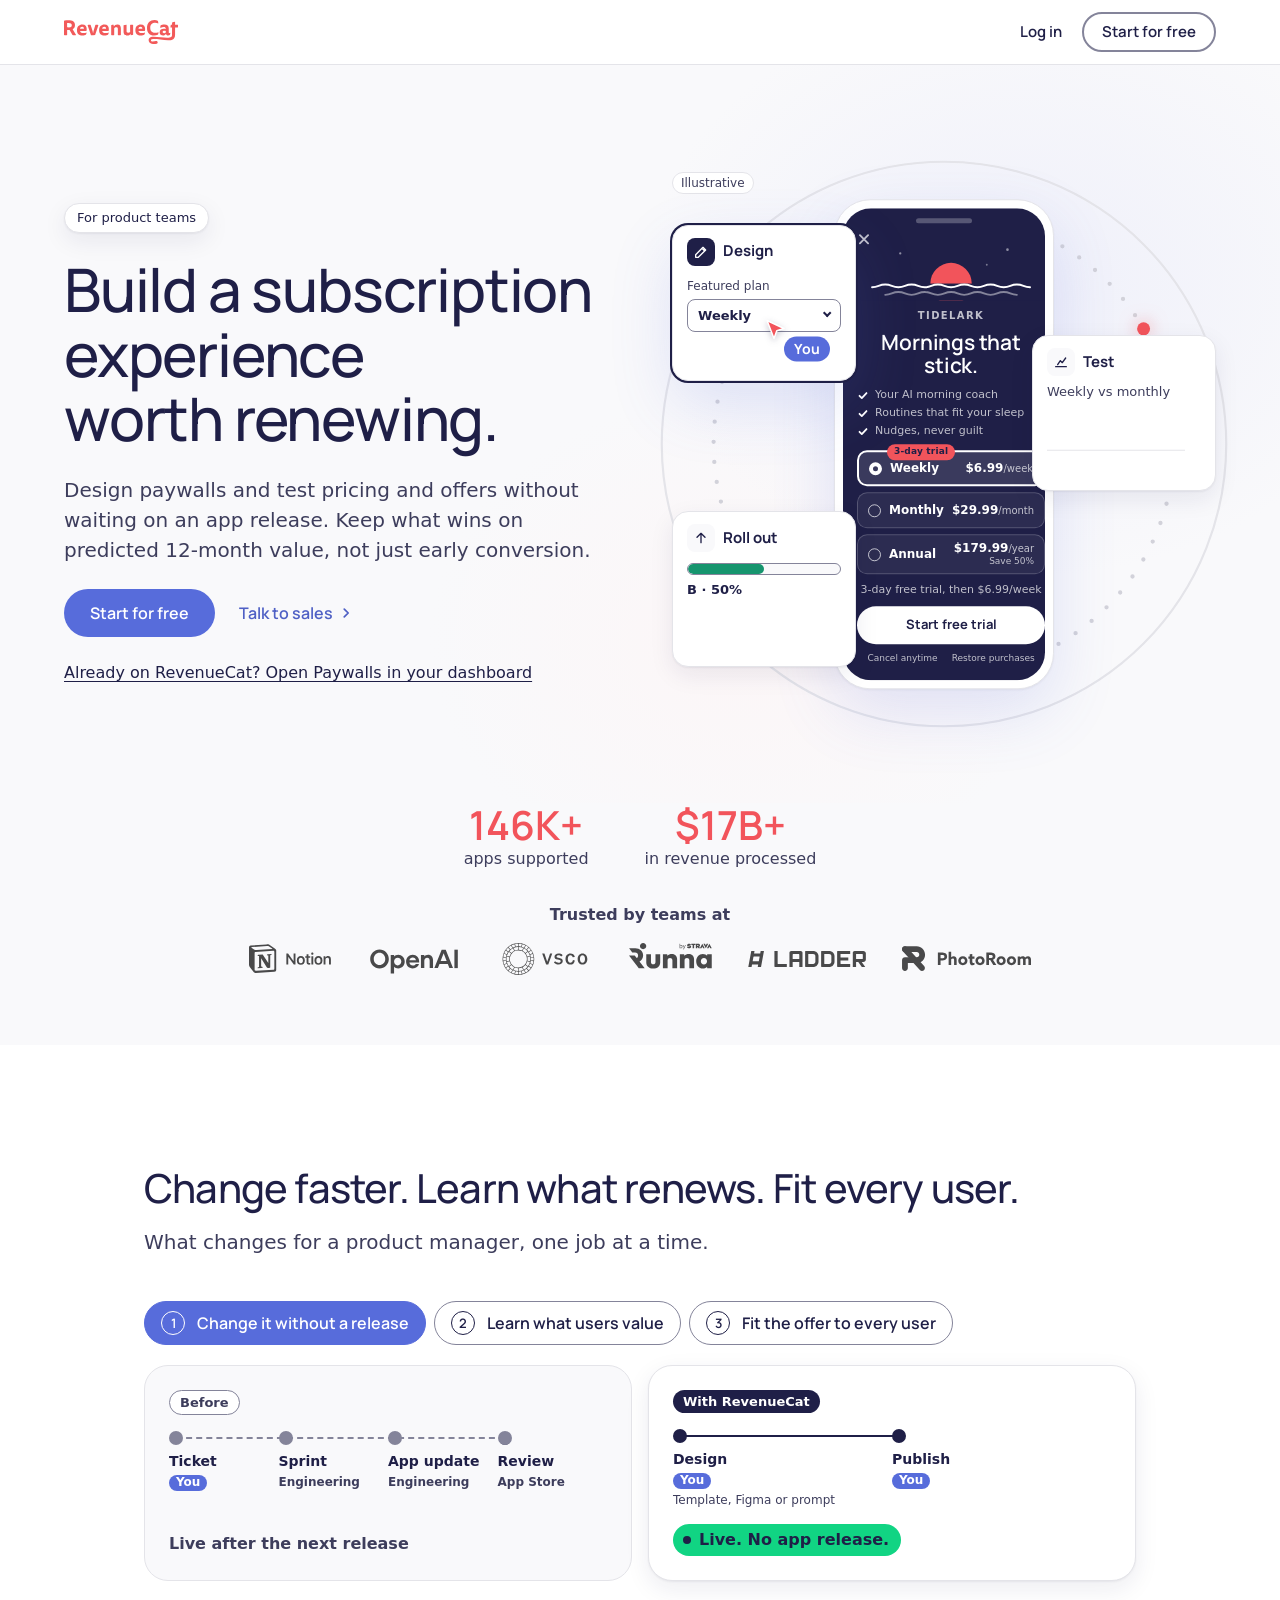
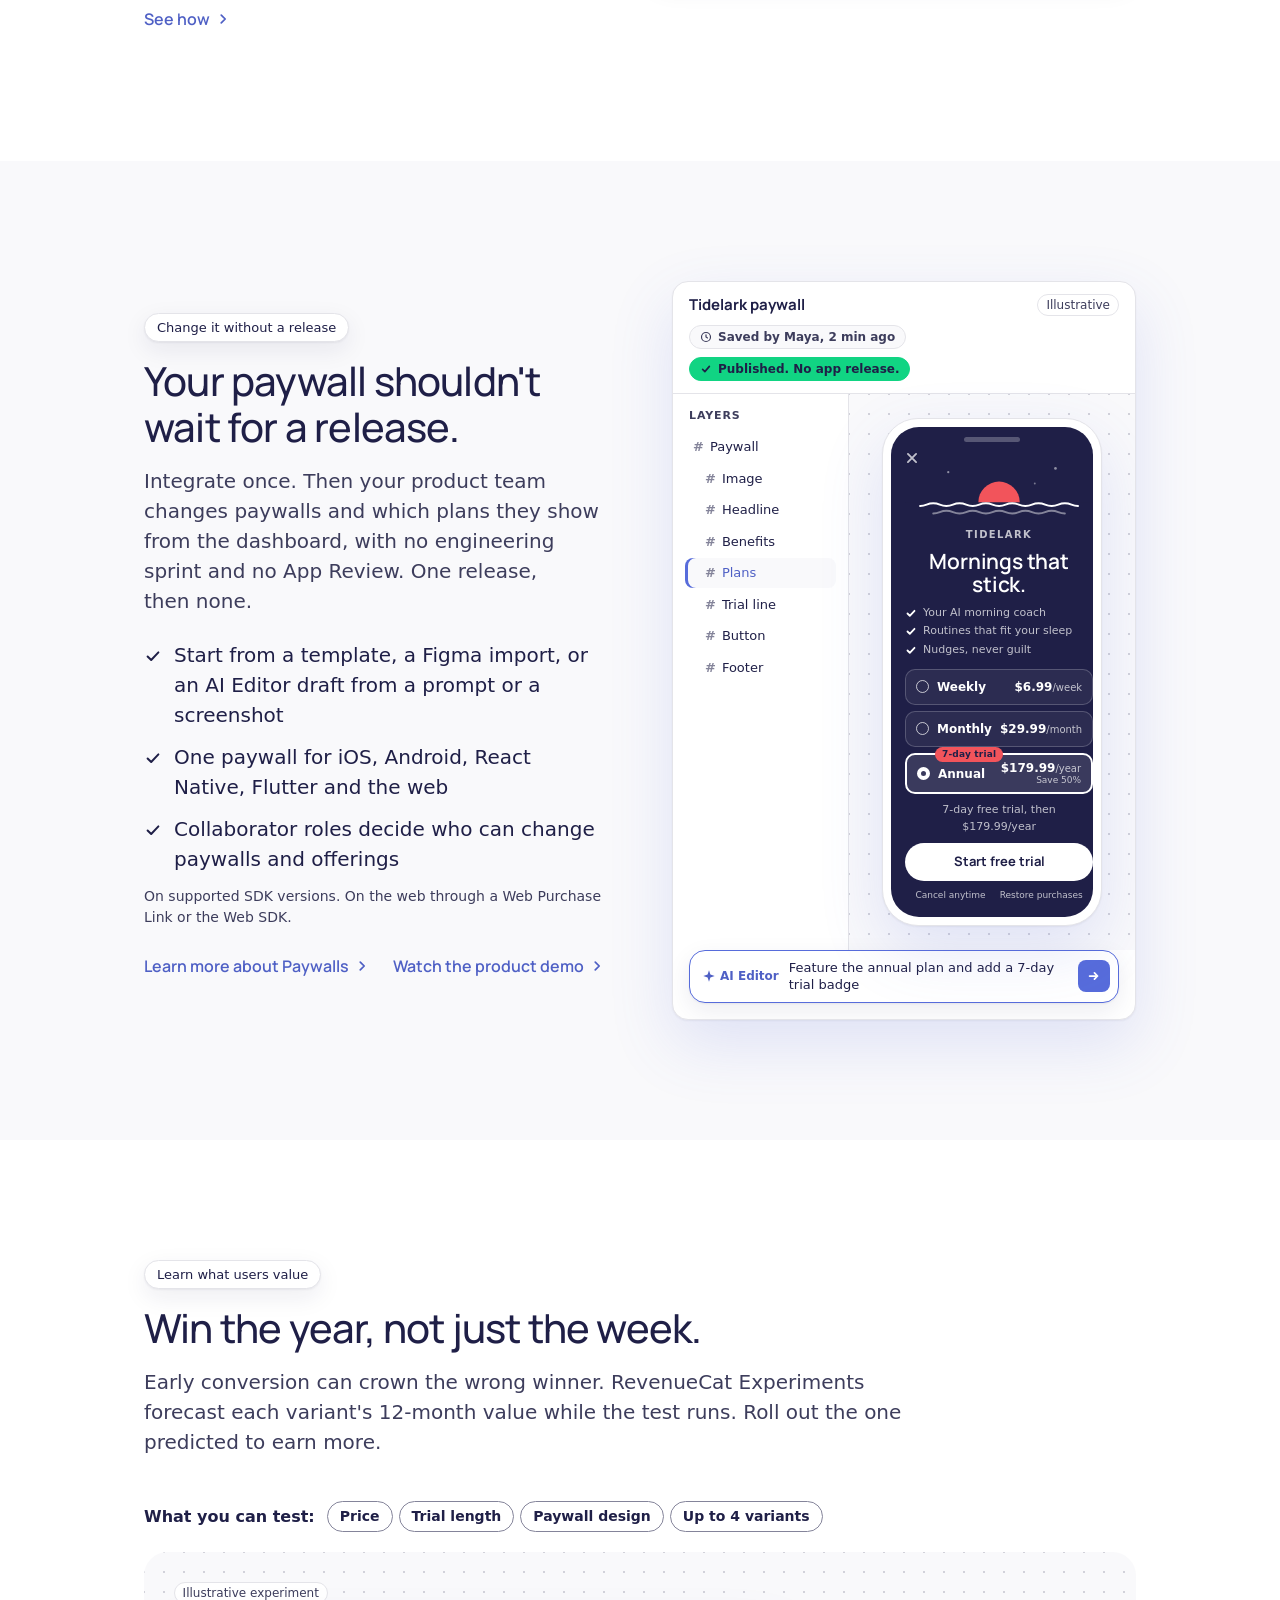
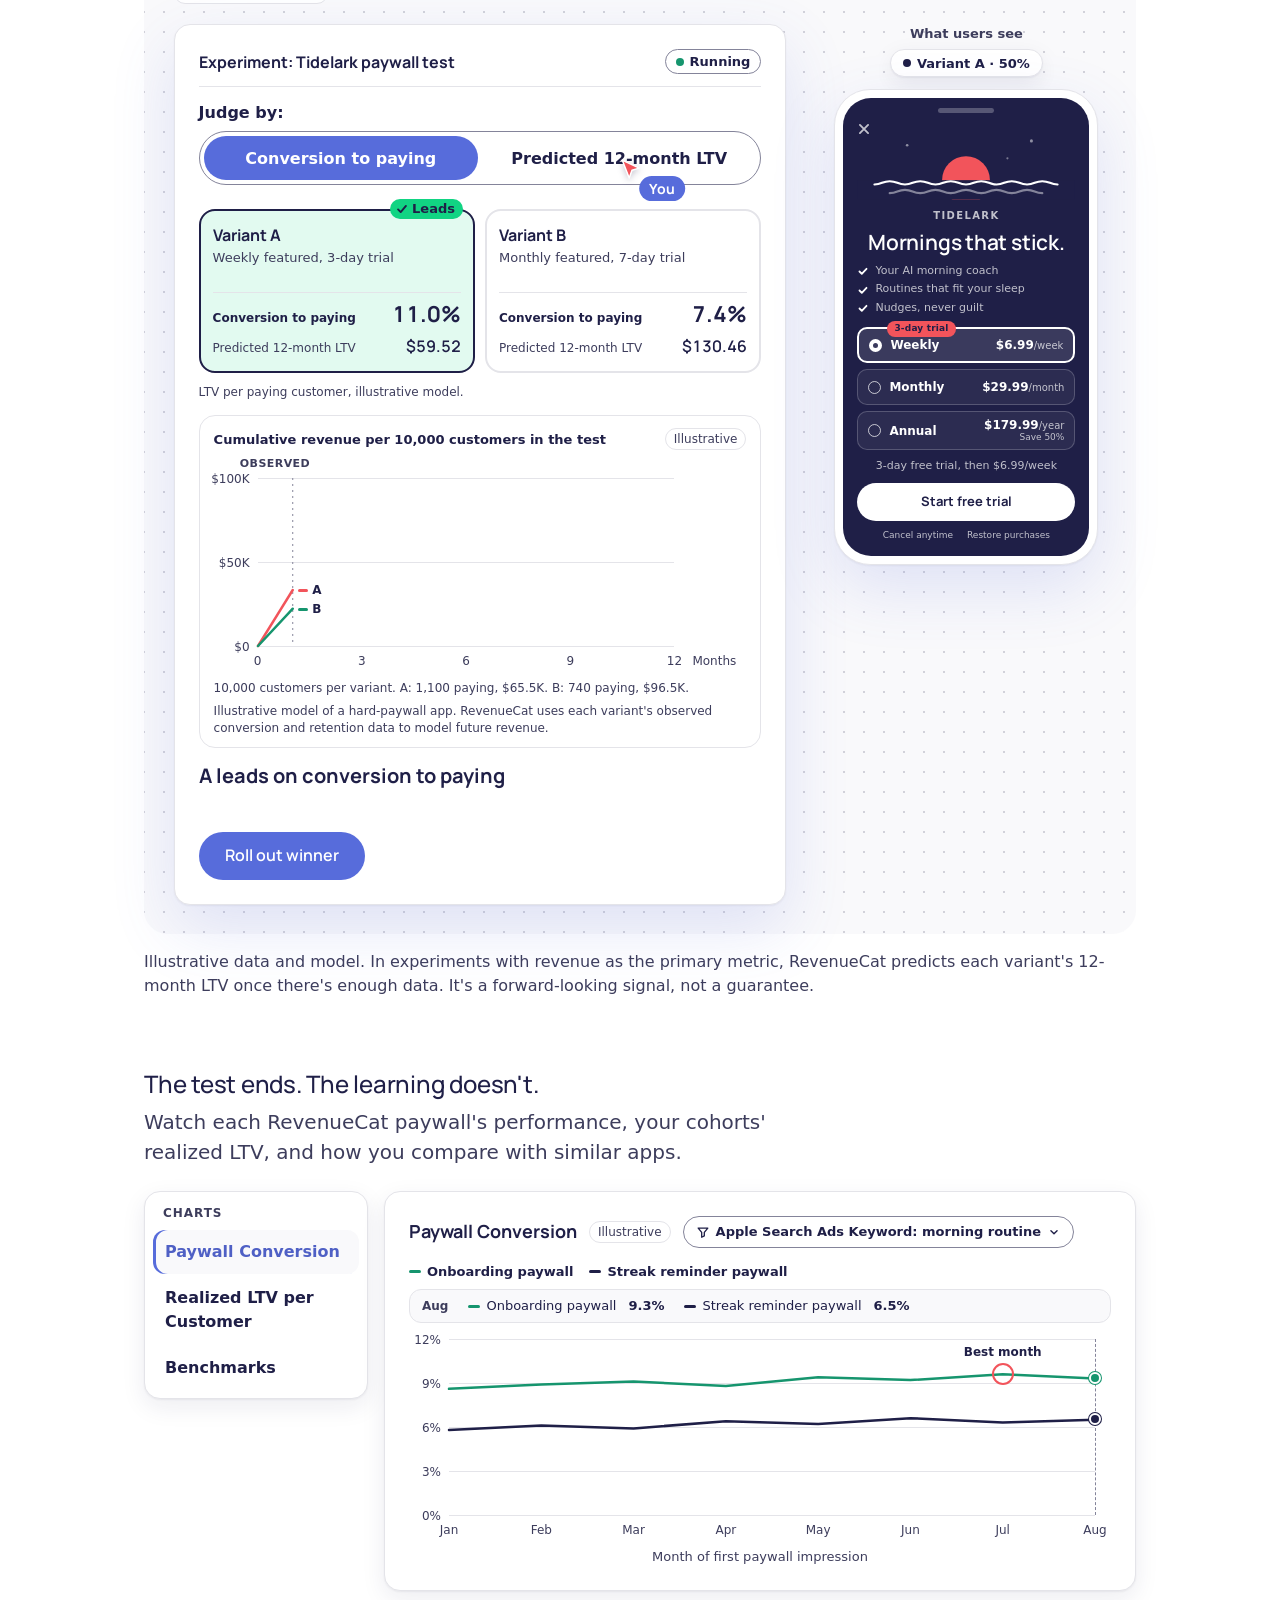
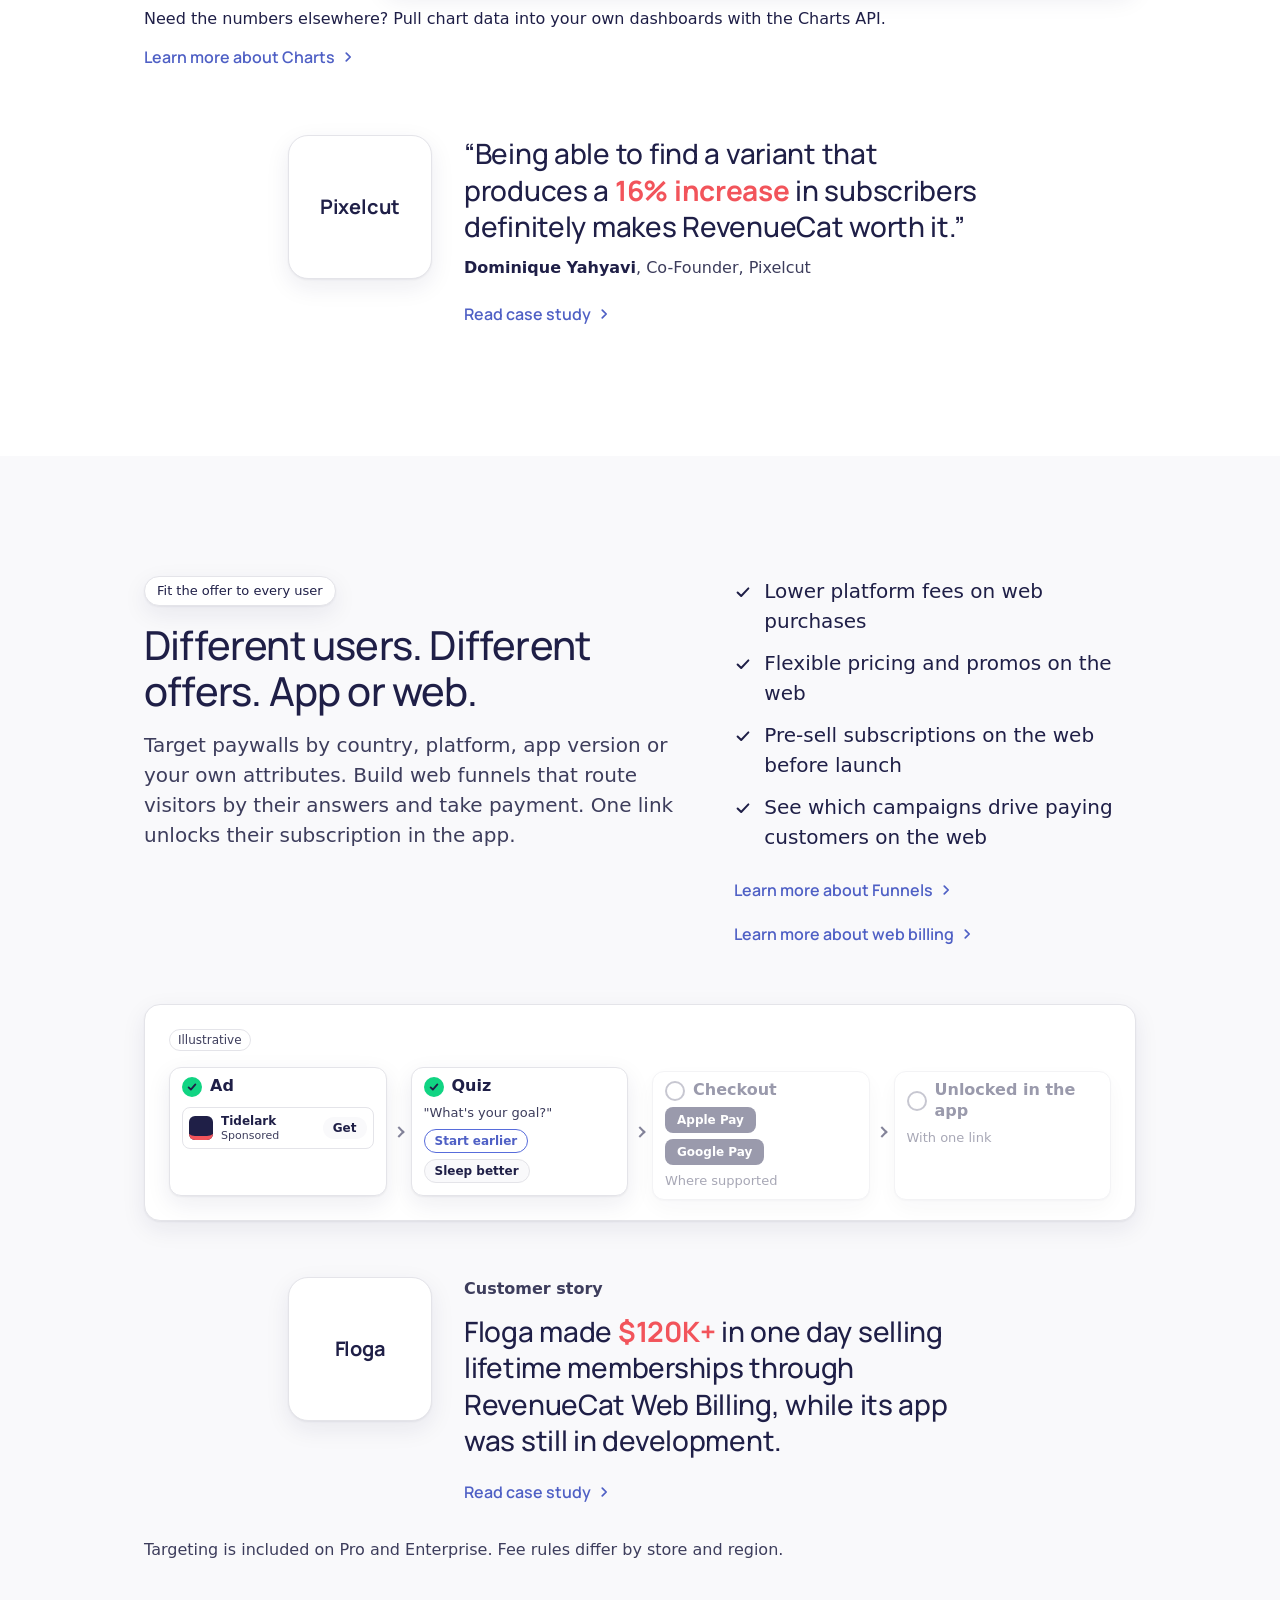
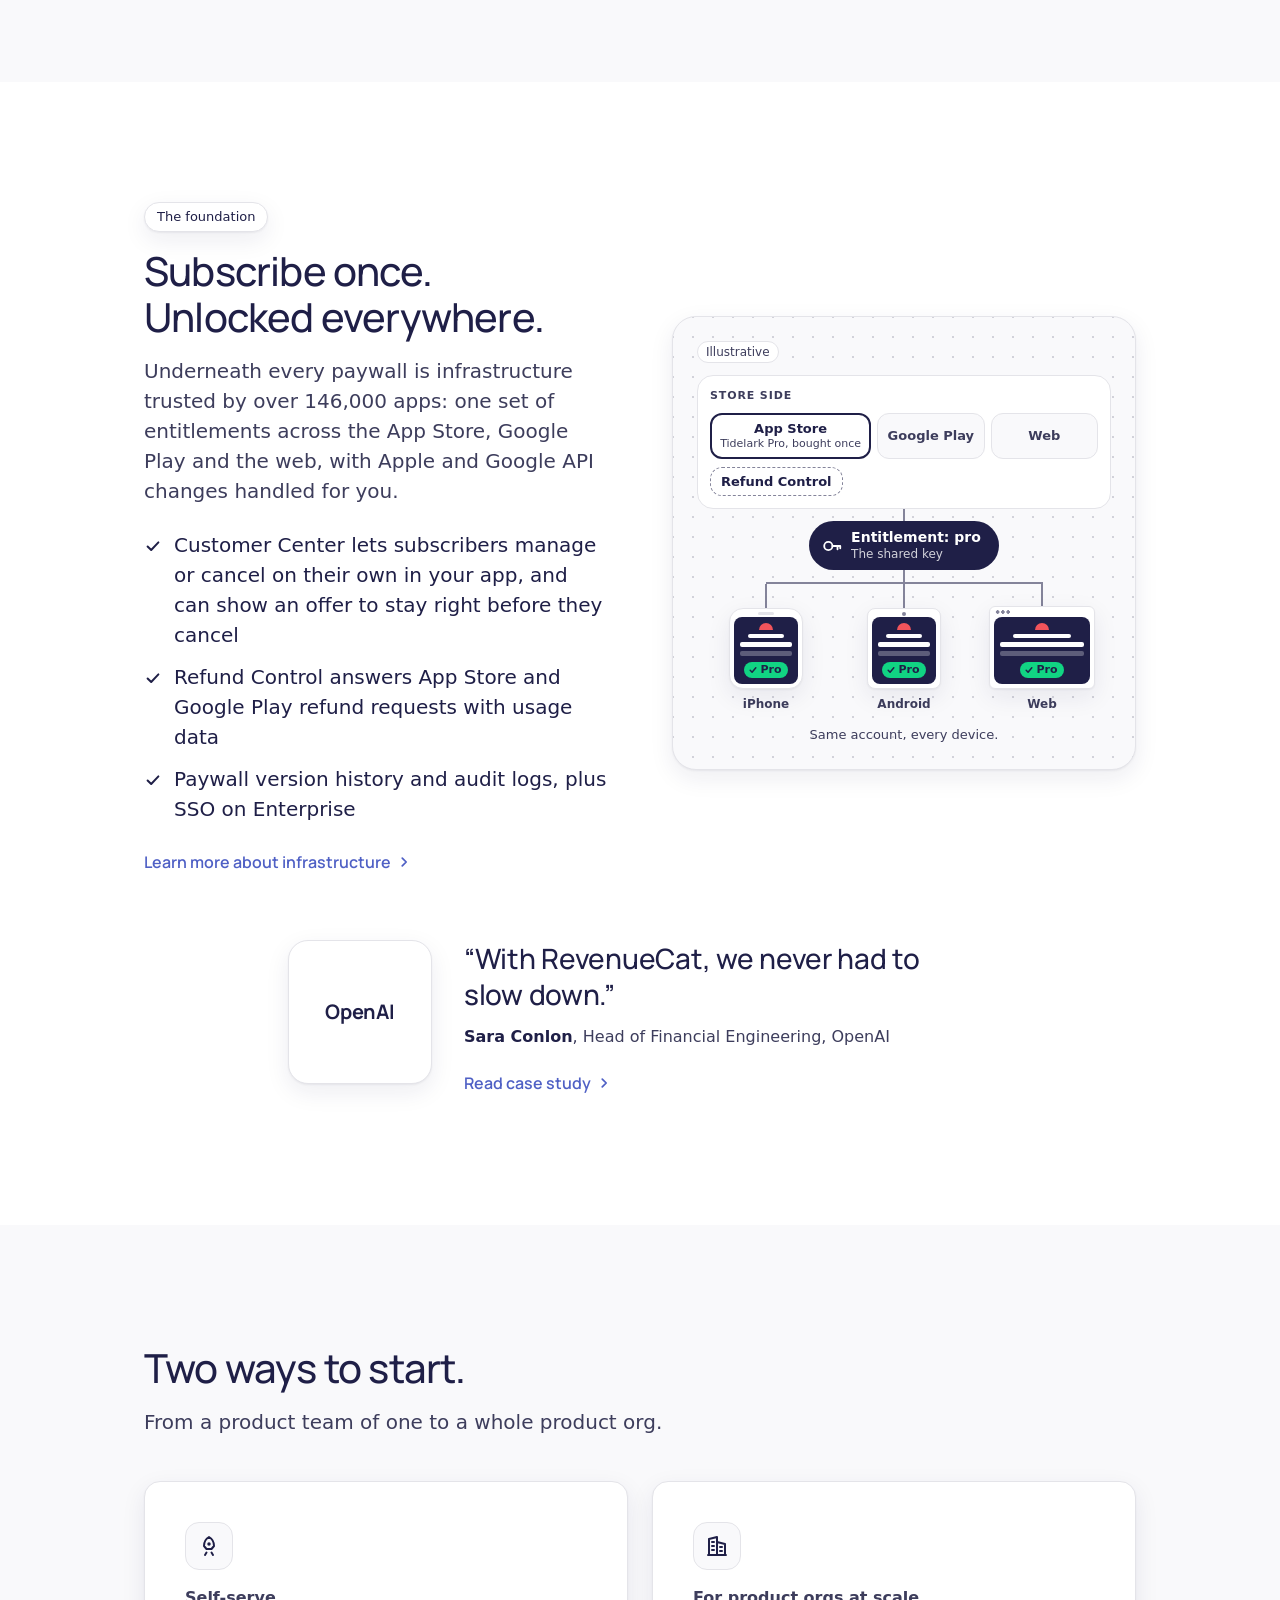
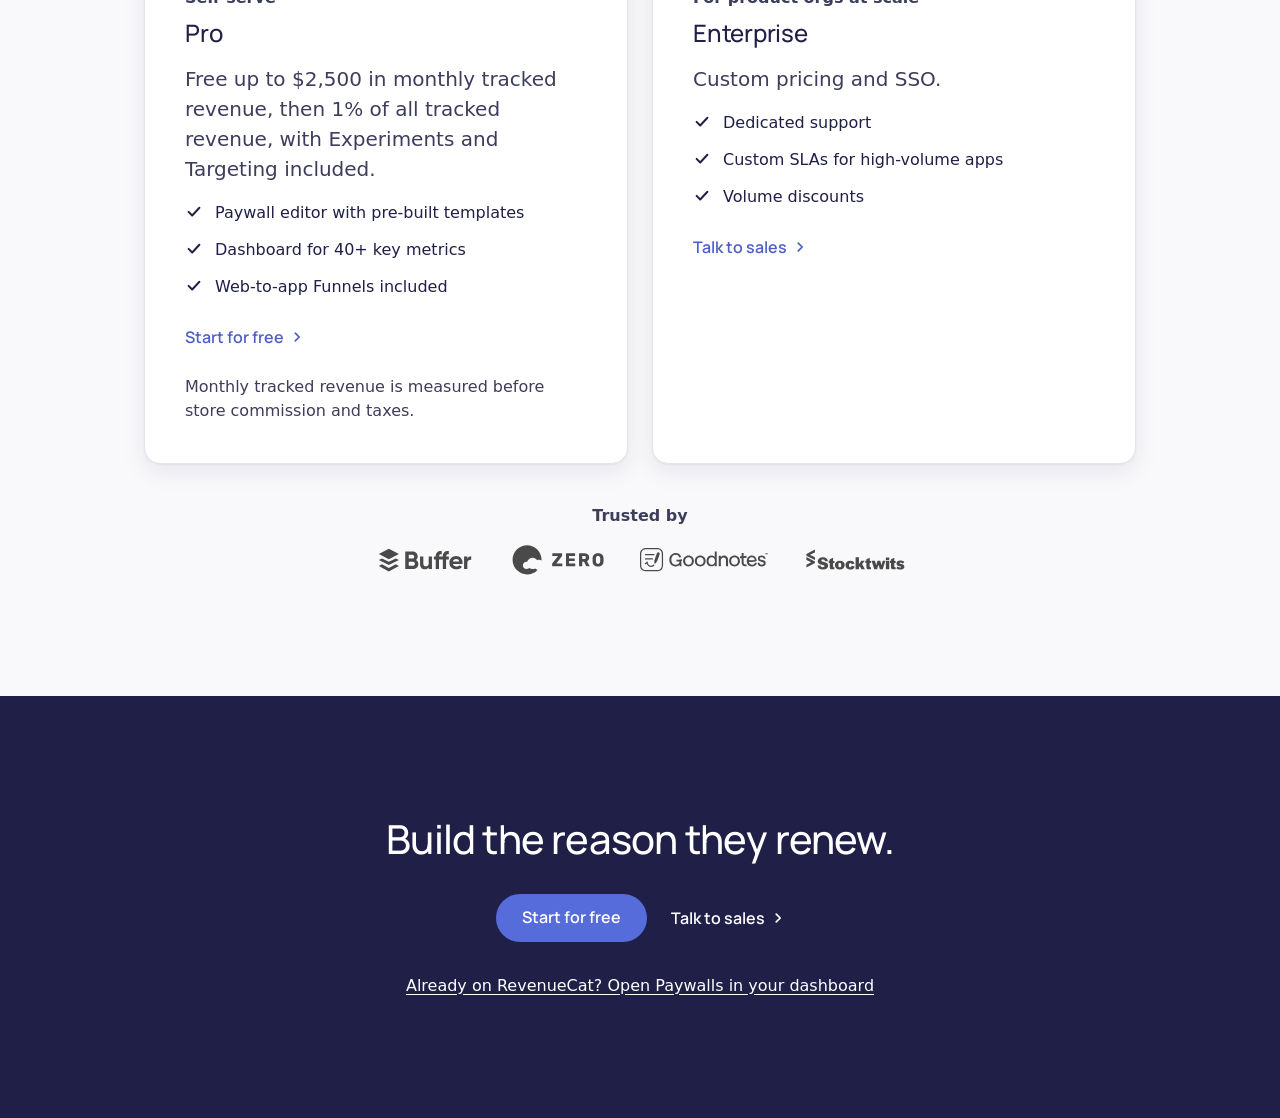
==== commit b03d23e5: "Build phase 5: red team and owner review, final - Hero: three equal cards; Test chart larger, "B lea" ====
--- a/site/index.html
+++ b/site/index.html
@@ -51,7 +51,7 @@
         <p class="eyebrow">For product teams</p>
         <h1 class="h1" id="hero-title">
           <span class="v-b1">Build a subscription experience worth renewing.</span>
-          <span class="v-b2">Build the reason they renew.</span>
+          <span class="v-b2" hidden>Build the reason they renew.</span>
         </h1>
         <p class="lead">Design paywalls and test pricing and offers without waiting on an app release. Keep what wins on predicted 12-month value, not just early conversion.</p>
         <div class="cta-row">
@@ -73,39 +73,30 @@
           <span class="tag">Illustrative</span>
 
           <div class="hl-card" data-card="design">
-            <span class="hl-card-icon"><svg viewBox="0 0 24 24" focusable="false"><path d="M4 20h4L19 9l-4-4L4 16v4zM13.5 6.5l4 4" fill="none" stroke="currentColor" stroke-width="2" stroke-linejoin="round"/></svg></span>
-            <span class="hl-card-body">
-              <span class="hl-card-kicker">Design</span>
-              <span class="hl-field"><span class="hl-field-label">Featured plan</span><span class="hl-field-value" data-design-value data-before="Weekly" data-after="Monthly">Monthly</span></span>
+            <span class="hl-card-head"><span class="hl-card-icon"><svg viewBox="0 0 24 24" focusable="false"><path d="M4 20h4L19 9l-4-4L4 16v4zM13.5 6.5l4 4" fill="none" stroke="currentColor" stroke-width="2" stroke-linejoin="round"/></svg></span><span class="hl-card-kicker">Design</span></span>
+            <span class="hl-field"><span class="hl-field-label">Featured plan</span><span class="hl-field-value" data-design-value data-before="Weekly" data-after="Monthly">Monthly</span></span>
+          </div>
+          <div class="hl-card" data-card="test">
+            <span class="hl-card-head"><span class="hl-card-icon"><svg viewBox="0 0 24 24" focusable="false"><path d="M4 19h16M7 16l4-6 3 3 5-7" fill="none" stroke="currentColor" stroke-width="2" stroke-linecap="round" stroke-linejoin="round"/></svg></span><span class="hl-card-kicker">Test</span></span>
+            <span class="hl-card-text">Weekly vs monthly</span>
+            <span class="hl-mini" data-hl-chart>
+              <svg class="hl-spark" viewBox="0 0 120 48" preserveAspectRatio="none" focusable="false">
+                <defs><clipPath id="hl-spark-reveal"><rect class="hl-spark-clip" x="0" y="0" width="120" height="48"/></clipPath></defs>
+                <line class="hl-base" x1="0" y1="46" x2="120" y2="46"/>
+                <g clip-path="url(#hl-spark-reveal)">
+                  <path class="a" d="M2 42 L22 24 L44 19 L72 16 L106 15" fill="none" stroke-width="2.5" stroke-linecap="round" stroke-linejoin="round"/>
+                  <path class="b" d="M2 45 L22 35 L44 26 L72 14 L106 6" fill="none" stroke-width="2.5" stroke-linecap="round" stroke-linejoin="round"/>
+                </g>
+              </svg>
+              <span class="hl-line-lbl a">A</span>
+              <span class="hl-line-lbl b">B</span>
             </span>
-          </div>
-          <div class="hl-card" data-card="test">
-            <span class="hl-card-icon"><svg viewBox="0 0 24 24" focusable="false"><path d="M4 19h16M7 16l4-6 3 3 5-7" fill="none" stroke="currentColor" stroke-width="2" stroke-linecap="round" stroke-linejoin="round"/></svg></span>
-            <span class="hl-card-body">
-              <span class="hl-card-kicker">Test</span>
-              <span class="hl-card-text">Testing: weekly vs monthly featured</span>
-              <span class="hl-card-text">Judged on: predicted <span class="nowrap">12-month</span> LTV</span>
-              <span class="hl-mini" data-hl-chart>
-                <svg class="hl-spark" viewBox="0 0 120 40" preserveAspectRatio="none" focusable="false">
-                  <defs><clipPath id="hl-spark-reveal"><rect class="hl-spark-clip" x="0" y="0" width="120" height="40"/></clipPath></defs>
-                  <g clip-path="url(#hl-spark-reveal)">
-                    <path class="a" d="M2 34 L20 19 L40 15 L70 13 L104 12" fill="none" stroke-width="2" stroke-linecap="round" stroke-linejoin="round"/>
-                    <path class="b" d="M2 37 L20 29 L40 21 L70 11 L104 5" fill="none" stroke-width="2" stroke-linecap="round" stroke-linejoin="round"/>
-                  </g>
-                </svg>
-                <span class="hl-line-lbl a">A</span>
-                <span class="hl-line-lbl b">B</span>
-              </span>
-              <span class="hl-leads"><svg viewBox="0 0 16 16" focusable="false"><path d="M3.5 8.5l3 3 6-7" fill="none" stroke="currentColor" stroke-width="2.4" stroke-linecap="round" stroke-linejoin="round"/></svg>B leads</span>
-            </span>
+            <span class="hl-leads"><svg viewBox="0 0 16 16" focusable="false"><path d="M3.5 8.5l3 3 6-7" fill="none" stroke="currentColor" stroke-width="2.4" stroke-linecap="round" stroke-linejoin="round"/></svg>B leads</span>
           </div>
           <div class="hl-card is-active is-done" data-card="rollout">
-            <span class="hl-card-icon"><svg viewBox="0 0 24 24" focusable="false"><path d="M12 19V5M6 11l6-6 6 6" fill="none" stroke="currentColor" stroke-width="2" stroke-linecap="round" stroke-linejoin="round"/></svg></span>
-            <span class="hl-card-body">
-              <span class="hl-card-kicker">Roll out</span>
-              <span class="hl-mini-btn" data-hl-roll>Roll out B</span>
-              <span class="hl-published"><span class="hl-win"><svg viewBox="0 0 16 16" focusable="false"><path d="M3.5 8.5l3 3 6-7" fill="none" stroke="currentColor" stroke-width="2.4" stroke-linecap="round" stroke-linejoin="round"/></svg></span>Published. No app release.</span>
-            </span>
+            <span class="hl-card-head"><span class="hl-card-icon"><svg viewBox="0 0 24 24" focusable="false"><path d="M12 19V5M6 11l6-6 6 6" fill="none" stroke="currentColor" stroke-width="2" stroke-linecap="round" stroke-linejoin="round"/></svg></span><span class="hl-card-kicker">Roll out</span></span>
+            <span class="hl-bar" data-hl-bar><span class="hl-bar-track"><span class="hl-bar-fill" style="width: 100%"></span></span><span class="hl-bar-label">B · <span data-hl-pct>100</span>%</span></span>
+            <span class="hl-published"><span class="hl-win"><svg viewBox="0 0 16 16" focusable="false"><path d="M3.5 8.5l3 3 6-7" fill="none" stroke="currentColor" stroke-width="2.4" stroke-linecap="round" stroke-linejoin="round"/></svg></span>No app release.</span>
           </div>
 
           <div class="hl-center">
@@ -156,50 +147,65 @@
 
       <div class="shift" data-shift>
         <div class="shift-tabs" role="tablist" aria-labelledby="shift-title">
-          <button type="button" class="shift-tab" role="tab" id="tab-change" aria-controls="panel-change" aria-selected="true"><span class="tab-num" aria-hidden="true">1</span>Change it without a release</button>
-          <button type="button" class="shift-tab" role="tab" id="tab-learn" aria-controls="panel-learn" aria-selected="false" tabindex="-1"><span class="tab-num" aria-hidden="true">2</span>Learn what users value</button>
-          <button type="button" class="shift-tab" role="tab" id="tab-fit" aria-controls="panel-fit" aria-selected="false" tabindex="-1"><span class="tab-num" aria-hidden="true">3</span>Fit the offer to every user</button>
+          <button type="button" class="shift-tab" role="tab" id="tab-change" aria-controls="panel-change" aria-selected="true"><span class="tab-num" aria-hidden="true">1</span><span class="tab-long">Change it without a release</span><span class="tab-short" aria-hidden="true">Change</span></button>
+          <button type="button" class="shift-tab" role="tab" id="tab-learn" aria-controls="panel-learn" aria-selected="false" tabindex="-1"><span class="tab-num" aria-hidden="true">2</span><span class="tab-long">Learn what users value</span><span class="tab-short" aria-hidden="true">Learn</span></button>
+          <button type="button" class="shift-tab" role="tab" id="tab-fit" aria-controls="panel-fit" aria-selected="false" tabindex="-1"><span class="tab-num" aria-hidden="true">3</span><span class="tab-long">Fit the offer to every user</span><span class="tab-short" aria-hidden="true">Fit</span></button>
         </div>
 
         <div class="shift-panel" role="tabpanel" id="panel-change" aria-labelledby="tab-change">
-          <div class="pair">
+          <div class="pair" data-race>
             <div class="pair-card is-before">
               <p class="compare-label">Before</p>
-              <ol class="track is-long">
-                <li>Ticket</li>
-                <li>Sprint</li>
-                <li>App update</li>
-                <li>Review</li>
-              </ol>
-              <p class="pair-caption">Live after the next release</p>
+              <div class="track is-long" style="--n: 4; --travel: 4.8s">
+                <span class="track-rail" aria-hidden="true"><span class="track-dot"></span></span>
+                <ol>
+                  <li style="--i: 0"><b>Ticket</b><span class="owner is-you">You</span></li>
+                  <li style="--i: 1"><b>Sprint</b><span class="owner">Engineering</span></li>
+                  <li style="--i: 2"><b>App update</b><span class="owner">Engineering</span></li>
+                  <li style="--i: 3"><b>Review</b><span class="owner">App Store</span></li>
+                </ol>
+              </div>
+              <p class="pair-caption track-end">Live after the next release</p>
             </div>
             <div class="pair-card is-now">
               <p class="compare-label">With RevenueCat</p>
-              <ol class="track is-short">
-                <li>Start from a template, a Figma design or a prompt</li>
-                <li>Publish</li>
-              </ol>
-              <p class="pair-caption is-live"><span class="live-check"><svg viewBox="0 0 16 16" aria-hidden="true" focusable="false"><path d="M3.5 8.5l3 3 6-7" fill="none" stroke="currentColor" stroke-width="2.4" stroke-linecap="round" stroke-linejoin="round"/></svg></span>Live. No app release.</p>
+              <div class="track is-short" style="--n: 2; --travel: 1.2s">
+                <span class="track-rail" aria-hidden="true"><span class="track-dot"></span></span>
+                <ol>
+                  <li style="--i: 0"><b>Design</b><span class="owner is-you">You</span><span class="track-sub">Template, Figma or prompt</span></li>
+                  <li style="--i: 1"><b>Publish</b><span class="owner is-you">You</span></li>
+                </ol>
+              </div>
+              <p class="pair-caption track-end"><span class="live-pill"><span class="live-dot" aria-hidden="true"></span>Live. No app release.</span></p>
             </div>
           </div>
           <a class="link-chevron" href="#change">See how<svg viewBox="0 0 16 16" aria-hidden="true" focusable="false"><path d="M6 3.5 10.5 8 6 12.5" fill="none" stroke="currentColor" stroke-width="2" stroke-linecap="round" stroke-linejoin="round"/></svg></a>
         </div>
 
         <div class="shift-panel" role="tabpanel" id="panel-learn" aria-labelledby="tab-learn" hidden>
-          <div class="pair">
+          <div class="pair" data-year>
             <div class="pair-card is-before">
               <p class="compare-label">Before</p>
-              <div class="bar12" aria-hidden="true"><i class="seg-m is-week"></i><i class="seg-m"></i><i class="seg-m"></i><i class="seg-m"></i><i class="seg-m"></i><i class="seg-m"></i><i class="seg-m"></i><i class="seg-m"></i><i class="seg-m"></i><i class="seg-m"></i><i class="seg-m"></i><i class="seg-m"></i></div>
-              <div class="bar-scale" aria-hidden="true"><span>Week 1</span><span>Month 12</span></div>
-              <p class="pair-caption">You judge on week one.</p>
+              <p class="pair-sub">Judged on week one</p>
+              <div class="dot-field" aria-hidden="true">
+                <div class="dot-row a"><span class="dot-key">A</span><span class="dot-set" data-dots="a"></span></div>
+                <div class="dot-row b"><span class="dot-key">B</span><span class="dot-set" data-dots="b"></span></div>
+                <span class="dot-month">Week 1</span>
+              </div>
+              <p class="pair-caption"><span class="verdict">A wins</span></p>
             </div>
             <div class="pair-card is-now">
               <p class="compare-label">With RevenueCat</p>
-              <div class="bar12" aria-hidden="true"><i class="seg-m is-week"></i><i class="seg-m is-pred"></i><i class="seg-m is-pred"></i><i class="seg-m is-pred"></i><i class="seg-m is-pred"></i><i class="seg-m is-pred"></i><i class="seg-m is-pred"></i><i class="seg-m is-pred"></i><i class="seg-m is-pred"></i><i class="seg-m is-pred"></i><i class="seg-m is-pred"></i><i class="seg-m is-pred"></i></div>
-              <div class="bar-scale" aria-hidden="true"><span>Week 1</span><span>Month 12</span></div>
-              <p class="pair-caption">You see the year, predicted.</p>
-            </div>
-          </div>
+              <p class="pair-sub">Judged on the year, predicted</p>
+              <div class="dot-field" aria-hidden="true">
+                <div class="dot-row a"><span class="dot-key">A</span><span class="dot-set" data-dots="a" data-over-year></span></div>
+                <div class="dot-row b"><span class="dot-key">B</span><span class="dot-set" data-dots="b" data-over-year></span></div>
+                <span class="dot-month">Month <span data-dot-month>12</span></span>
+              </div>
+              <p class="pair-caption"><span class="verdict is-win"><svg viewBox="0 0 16 16" aria-hidden="true" focusable="false"><path d="M3.5 8.5l3 3 6-7" fill="none" stroke="currentColor" stroke-width="2.4" stroke-linecap="round" stroke-linejoin="round"/></svg>B predicted to win the year</span></p>
+            </div>
+          </div>
+          <p class="pair-note">Each dot is 50 paying customers, from the illustrative model in the simulator below. A features weekly, B monthly.</p>
           <a class="link-chevron" href="#learn">See how<svg viewBox="0 0 16 16" aria-hidden="true" focusable="false"><path d="M6 3.5 10.5 8 6 12.5" fill="none" stroke="currentColor" stroke-width="2" stroke-linecap="round" stroke-linejoin="round"/></svg></a>
         </div>
 
@@ -212,7 +218,7 @@
                 <svg class="ux-arrow" viewBox="0 0 16 16" focusable="false"><path d="M3 8h10M9 4l4 4-4 4" fill="none" stroke="currentColor" stroke-width="1.6" stroke-linecap="round" stroke-linejoin="round"/></svg>
                 <span class="ux-device is-iphone"><span class="ux-pw "><i class="sun"></i><b></b><i class="is-feat"></i><i class=""></i><i class=""></i><i class="cta"></i></span></span>
               </div>
-              <p class="pair-caption">One paywall for everyone</p>
+              <p class="pair-caption">One paywall for everyone, in the app only.</p>
             </div>
             <div class="pair-card is-now">
               <p class="compare-label">With RevenueCat</p>
@@ -221,7 +227,7 @@
                 <span class="ux-col"><span class="ux-user" aria-hidden="true"><svg viewBox="0 0 16 16" focusable="false"><circle cx="8" cy="6" r="2.6" fill="currentColor"/><path d="M3.3 13.8c.8-2.5 2.6-3.7 4.7-3.7s3.9 1.2 4.7 3.7" fill="currentColor"/></svg></span><span class="ux-device is-android"><span class="ux-pw is-light"><i class="sun"></i><b></b><i class=""></i><i class="is-feat"></i><i class=""></i><i class="cta"></i></span></span><span class="ux-name">Android</span></span>
                 <span class="ux-col"><span class="ux-user" aria-hidden="true"><svg viewBox="0 0 16 16" focusable="false"><circle cx="8" cy="6" r="2.6" fill="currentColor"/><path d="M3.3 13.8c.8-2.5 2.6-3.7 4.7-3.7s3.9 1.2 4.7 3.7" fill="currentColor"/></svg></span><span class="ux-device is-web"><i class="dots"></i><span class="ux-pw is-warm"><i class="sun"></i><b></b><i class="is-feat"></i><i class=""></i><i class=""></i><i class="cta"></i></span></span><span class="ux-name">Web</span></span>
               </div>
-              <p class="pair-caption">Different paywalls by audience. Offer it on the web, too.</p>
+              <p class="pair-caption">The right offer for each audience, in the app and on the web.</p>
             </div>
           </div>
           <a class="link-chevron" href="#fit">See how<svg viewBox="0 0 16 16" aria-hidden="true" focusable="false"><path d="M6 3.5 10.5 8 6 12.5" fill="none" stroke="currentColor" stroke-width="2" stroke-linecap="round" stroke-linejoin="round"/></svg></a>
@@ -236,11 +242,10 @@
       <div>
         <p class="eyebrow">Change it without a release</p>
         <h2 class="h2" id="change-title">Your paywall shouldn't wait for a release.</h2>
-        <p class="body">Integrate once. From then on, your product team changes paywalls and the plans you offer from the dashboard, without waiting on an engineering sprint or App Review. One release, then none.</p>
+        <p class="body">Integrate once. Then your product team changes paywalls and which plans they show from the dashboard, with no engineering sprint and no App Review. One release, then none.</p>
         <ul class="checks">
-          <li><svg viewBox="0 0 20 20" aria-hidden="true" focusable="false"><path d="M4 10.5l4 4L16 6" fill="none" stroke="currentColor" stroke-width="2.2" stroke-linecap="round" stroke-linejoin="round"/></svg><span>Visual editor and pre-built templates</span></li>
-          <li><svg viewBox="0 0 20 20" aria-hidden="true" focusable="false"><path d="M4 10.5l4 4L16 6" fill="none" stroke="currentColor" stroke-width="2.2" stroke-linecap="round" stroke-linejoin="round"/></svg><span>Start from a template, import a Figma design, or let the AI Editor draft it from a prompt or a screenshot</span></li>
-          <li><svg viewBox="0 0 20 20" aria-hidden="true" focusable="false"><path d="M4 10.5l4 4L16 6" fill="none" stroke="currentColor" stroke-width="2.2" stroke-linecap="round" stroke-linejoin="round"/></svg><span>One paywall for your iOS, Android, React Native and Flutter apps, and the web</span></li>
+          <li><svg viewBox="0 0 20 20" aria-hidden="true" focusable="false"><path d="M4 10.5l4 4L16 6" fill="none" stroke="currentColor" stroke-width="2.2" stroke-linecap="round" stroke-linejoin="round"/></svg><span>Start from a template, a Figma import, or an AI Editor draft from a prompt or a screenshot</span></li>
+          <li><svg viewBox="0 0 20 20" aria-hidden="true" focusable="false"><path d="M4 10.5l4 4L16 6" fill="none" stroke="currentColor" stroke-width="2.2" stroke-linecap="round" stroke-linejoin="round"/></svg><span>One paywall for iOS, Android, React Native, Flutter and the web</span></li>
           <li><svg viewBox="0 0 20 20" aria-hidden="true" focusable="false"><path d="M4 10.5l4 4L16 6" fill="none" stroke="currentColor" stroke-width="2.2" stroke-linecap="round" stroke-linejoin="round"/></svg><span>Collaborator roles decide who can change paywalls and offerings</span></li>
         </ul>
         <p class="fine-print">On supported SDK versions. On the web through a Web Purchase Link or the Web SDK.</p>
@@ -252,6 +257,7 @@
       <div class="editor ui-card" aria-hidden="true">
         <div class="ed-bar">
           <span class="ed-title">Tidelark paywall</span>
+          <span class="tag">Illustrative</span>
           <span class="ed-chip"><svg viewBox="0 0 16 16" focusable="false"><circle cx="8" cy="8" r="6" fill="none" stroke="currentColor" stroke-width="1.6"/><path d="M8 5v3l2 1.2" fill="none" stroke="currentColor" stroke-width="1.6" stroke-linecap="round"/></svg>Saved by Maya, 2 min ago</span>
           <span class="ed-chip ed-live"><svg viewBox="0 0 16 16" focusable="false"><path d="M3.5 8.5l3 3 6-7" fill="none" stroke="currentColor" stroke-width="2.2" stroke-linecap="round" stroke-linejoin="round"/></svg>Published. No app release.</span>
         </div>
@@ -289,6 +295,16 @@
         <p class="eyebrow">Learn what users value</p>
         <h2 class="h2" id="learn-title">Win the year, not just the week.</h2>
         <p class="body">Early conversion can crown the wrong winner. RevenueCat Experiments forecast each variant's 12-month value while the test runs. Roll out the one predicted to earn more.</p>
+      </div>
+
+      <div class="testables">
+        <p class="testables-label" id="testables-label">What you can test:</p>
+        <ul class="testables-list" aria-labelledby="testables-label">
+          <li>Price</li>
+          <li>Trial length</li>
+          <li>Paywall design</li>
+          <li>Up to 4 variants</li>
+        </ul>
       </div>
 
       <div class="sim dot-canvas" data-sim data-judge="conversion">
@@ -410,23 +426,20 @@
         </div>
       </div>
 
-      <p class="sim-caption">Illustrative data and model. The 12-month forecast appears once an experiment with revenue as its primary metric has enough data. It's a signal, not a guarantee.</p>
-      <ul class="checks sim-more">
-        <li><svg viewBox="0 0 20 20" aria-hidden="true" focusable="false"><path d="M4 10.5l4 4L16 6" fill="none" stroke="currentColor" stroke-width="2.2" stroke-linecap="round" stroke-linejoin="round"/></svg><span>Test up to four variants at once.</span></li>
-      </ul>
+      <p class="sim-caption">Illustrative data and model. In experiments with revenue as the primary metric, RevenueCat predicts each variant's 12-month LTV once there's enough data. It's a forward-looking signal, not a guarantee.</p>
 
       <div class="charts-intro">
         <h3 class="h3">The test ends. The learning doesn't.</h3>
-        <p class="body">Watch every paywall's performance, your cohorts' realized LTV, and how you compare with similar apps.</p>
+        <p class="body">Watch each RevenueCat paywall's performance, your cohorts' realized LTV, and how you compare with similar apps.</p>
       </div>
 
       <div class="charts" data-charts>
         <div class="charts-side ui-card">
           <p class="charts-side-title" id="charts-list-title">Charts</p>
           <div class="charts-list" role="tablist" aria-orientation="vertical" aria-labelledby="charts-list-title">
-            <button type="button" class="charts-tab" role="tab" id="ch-tab-conv" aria-controls="ch-conv" aria-selected="true">Paywall Conversion</button>
-            <button type="button" class="charts-tab" role="tab" id="ch-tab-ltv" aria-controls="ch-ltv" aria-selected="false" tabindex="-1">Realized LTV per Customer</button>
-            <button type="button" class="charts-tab" role="tab" id="ch-tab-bench" aria-controls="ch-bench" aria-selected="false" tabindex="-1">Benchmarks</button>
+            <button type="button" class="charts-tab" role="tab" id="ch-tab-conv" aria-controls="ch-conv" aria-selected="true"><span class="tab-long">Paywall Conversion</span><span class="tab-short" aria-hidden="true">Paywalls</span></button>
+            <button type="button" class="charts-tab" role="tab" id="ch-tab-ltv" aria-controls="ch-ltv" aria-selected="false" tabindex="-1"><span class="tab-long">Realized LTV per Customer</span><span class="tab-short" aria-hidden="true">LTV</span></button>
+            <button type="button" class="charts-tab" role="tab" id="ch-tab-bench" aria-controls="ch-bench" aria-selected="false" tabindex="-1"><span class="tab-long">Benchmarks</span><span class="tab-short" aria-hidden="true">Benchmarks</span></button>
           </div>
         </div>
 
@@ -438,9 +451,9 @@
               <span class="filter-chip" aria-hidden="true"><svg viewBox="0 0 16 16" focusable="false"><path d="M2.5 3.5h11L9.5 8.5v4l-3 1.5v-5.5z" fill="none" stroke="currentColor" stroke-width="1.5" stroke-linejoin="round"/></svg>Apple Search Ads Keyword: morning routine<svg viewBox="0 0 16 16" focusable="false"><path d="M4.5 6.5 8 10l3.5-3.5" fill="none" stroke="currentColor" stroke-width="1.6" stroke-linecap="round" stroke-linejoin="round"/></svg></span>
             </div>
             <div class="lc" data-linechart data-max="12" data-step="3" data-unit="%" data-decimals="1"
-                 data-labels="Jan,Feb,Mar,Apr,May,Jun,Jul,Aug">
-              <span hidden data-series="Onboarding paywall" data-tone="ink" data-values="8.6,8.9,9.1,8.8,9.4,9.2,9.6,9.3"></span>
-              <span hidden data-series="Streak reminder paywall" data-tone="red" data-values="5.8,6.1,5.9,6.4,6.2,6.6,6.3,6.5"></span>
+                 data-labels="Jan,Feb,Mar,Apr,May,Jun,Jul,Aug" data-key="0,6" data-key-label="Best month">
+              <span hidden data-series="Onboarding paywall" data-tone="green" data-values="8.6,8.9,9.1,8.8,9.4,9.2,9.6,9.3"></span>
+              <span hidden data-series="Streak reminder paywall" data-tone="ink" data-values="5.8,6.1,5.9,6.4,6.2,6.6,6.3,6.5"></span>
               <ul class="lc-legend"></ul>
               <div class="lc-plot" tabindex="0" role="group" aria-label="Paywall Conversion by month of first paywall impression. Use the left and right arrow keys to read each month."></div>
               <p class="lc-axis">Month of first paywall impression</p>
@@ -454,7 +467,7 @@
               <span class="filter-chip" aria-hidden="true"><svg viewBox="0 0 16 16" focusable="false"><path d="M2.5 3.5h11L9.5 8.5v4l-3 1.5v-5.5z" fill="none" stroke="currentColor" stroke-width="1.5" stroke-linejoin="round"/></svg>Apple Search Ads Keyword: morning routine<svg viewBox="0 0 16 16" focusable="false"><path d="M4.5 6.5 8 10l3.5-3.5" fill="none" stroke="currentColor" stroke-width="1.6" stroke-linecap="round" stroke-linejoin="round"/></svg></span>
             </div>
             <div class="lc" data-linechart data-max="6" data-step="2" data-prefix="$" data-decimals="2"
-                 data-labels="Jan,Feb,Mar,Apr,May,Jun,Jul,Aug" data-incomplete="6">
+                 data-labels="Jan,Feb,Mar,Apr,May,Jun,Jul,Aug" data-incomplete="6" data-key="0,4" data-key-label="Best cohort" data-key-below>
               <span hidden data-series="Realized LTV per customer" data-tone="ink" data-values="4.10,4.25,4.40,4.30,4.60,4.20,3.10,1.60"></span>
               <ul class="lc-legend"></ul>
               <div class="lc-plot" tabindex="0" role="group" aria-label="Realized LTV per Customer by cohort month. The latest cohorts are incomplete. Use the left and right arrow keys to read each month."></div>
@@ -468,11 +481,11 @@
               <span class="tag">Illustrative</span>
             </div>
             <div class="bench">
-              <div class="bench-row"><span class="bench-label">Conversion to Paying (7 days)</span><span class="bench-value">72nd percentile</span><span class="bench-track" aria-hidden="true"><span class="bench-band" style="--from: 20%; --to: 80%"></span><span class="bench-you" style="--at: 72%"></span></span></div>
-              <div class="bench-row"><span class="bench-label">Monthly Churn Rate</span><span class="bench-value">64th percentile</span><span class="bench-track" aria-hidden="true"><span class="bench-band" style="--from: 20%; --to: 80%"></span><span class="bench-you" style="--at: 64%"></span></span></div>
-              <div class="bench-row"><span class="bench-label">Realized LTV per Paying Customer (30 days)</span><span class="bench-value">81st percentile</span><span class="bench-track" aria-hidden="true"><span class="bench-band" style="--from: 20%; --to: 80%"></span><span class="bench-you" style="--at: 81%"></span></span></div>
-            </div>
-            <p class="bench-legend"><span><i class="k-you"></i>Your app</span><span><i class="k-band"></i>Similar apps, 20th to 80th percentile</span></p>
+              <div class="bench-row"><span class="bench-label">Conversion to Paying (7 days)</span><span class="bench-value">72nd percentile</span><span class="bench-track" aria-hidden="true"><span class="bench-band" style="--from: 20%; --to: 80%"></span><span class="bench-mid"></span><span class="bench-you is-up" style="--at: 72%"></span></span></div>
+              <div class="bench-row is-focus"><span class="bench-label">Monthly Churn Rate <span class="bench-focus">Where to focus</span></span><span class="bench-value">38th percentile</span><span class="bench-track" aria-hidden="true"><span class="bench-band" style="--from: 20%; --to: 80%"></span><span class="bench-mid"></span><span class="bench-you is-down" style="--at: 38%"></span></span></div>
+              <div class="bench-row"><span class="bench-label">Realized LTV per Paying Customer (30 days)</span><span class="bench-value">81st percentile</span><span class="bench-track" aria-hidden="true"><span class="bench-band" style="--from: 20%; --to: 80%"></span><span class="bench-mid"></span><span class="bench-you is-up" style="--at: 81%"></span></span></div>
+            </div>
+            <p class="bench-legend"><span><i class="k-you is-up"></i>Your app, above the median</span><span><i class="k-you is-down"></i>Below the median</span><span><i class="k-band"></i>Similar apps, 20th to 80th percentile</span></p>
             <p class="charts-note">Against similar apps in the same store and category. A higher percentile is better, including for churn.</p>
           </div>
         </div>
@@ -511,6 +524,7 @@
             <li><svg viewBox="0 0 20 20" aria-hidden="true" focusable="false"><path d="M4 10.5l4 4L16 6" fill="none" stroke="currentColor" stroke-width="2.2" stroke-linecap="round" stroke-linejoin="round"/></svg><span>Lower platform fees on web purchases</span></li>
             <li><svg viewBox="0 0 20 20" aria-hidden="true" focusable="false"><path d="M4 10.5l4 4L16 6" fill="none" stroke="currentColor" stroke-width="2.2" stroke-linecap="round" stroke-linejoin="round"/></svg><span>Flexible pricing and promos on the web</span></li>
             <li><svg viewBox="0 0 20 20" aria-hidden="true" focusable="false"><path d="M4 10.5l4 4L16 6" fill="none" stroke="currentColor" stroke-width="2.2" stroke-linecap="round" stroke-linejoin="round"/></svg><span>Pre-sell subscriptions on the web before launch</span></li>
+            <li><svg viewBox="0 0 20 20" aria-hidden="true" focusable="false"><path d="M4 10.5l4 4L16 6" fill="none" stroke="currentColor" stroke-width="2.2" stroke-linecap="round" stroke-linejoin="round"/></svg><span>See which campaigns drive paying customers on the web</span></li>
           </ul>
           <div class="link-row">
             <a class="link-chevron" href="https://www.revenuecat.com/feature/funnels">Learn more about Funnels<svg viewBox="0 0 16 16" aria-hidden="true" focusable="false"><path d="M6 3.5 10.5 8 6 12.5" fill="none" stroke="currentColor" stroke-width="2" stroke-linecap="round" stroke-linejoin="round"/></svg></a>
@@ -521,32 +535,12 @@
 
       <div class="flow ui-card" data-flow>
         <span class="tag">Illustrative</span>
-        <div class="flow-lane">
-          <p class="flow-lane-label">On the web</p>
-          <ol class="flow-steps">
-            <li class="flow-step is-lit"><div class="flow-card"><p class="flow-title"><span class="flow-check"><svg viewBox="0 0 16 16" aria-hidden="true" focusable="false"><path d="M3.5 8.5l3 3 6-7" fill="none" stroke="currentColor" stroke-width="2.4" stroke-linecap="round" stroke-linejoin="round"/></svg></span>Ad click</p><div class="flow-ad" aria-hidden="true"><span class="flow-ad-icon"></span><span class="flow-ad-text"><b>Tidelark</b><small>Sponsored</small></span><span class="flow-ad-cta">Get</span></div></div></li>
-            <li class="flow-step is-lit"><div class="flow-card"><p class="flow-title"><span class="flow-check"><svg viewBox="0 0 16 16" aria-hidden="true" focusable="false"><path d="M3.5 8.5l3 3 6-7" fill="none" stroke="currentColor" stroke-width="2.4" stroke-linecap="round" stroke-linejoin="round"/></svg></span>Web funnel</p><p class="flow-sub">"What's your goal?"</p><div class="flow-row"><span class="flow-pill is-chosen">Start earlier</span><span class="flow-pill">Sleep better</span></div><span class="flow-tag">Localized to the visitor's country</span></div></li>
-            <li class="flow-step is-lit"><div class="flow-card"><p class="flow-title"><span class="flow-check"><svg viewBox="0 0 16 16" aria-hidden="true" focusable="false"><path d="M3.5 8.5l3 3 6-7" fill="none" stroke="currentColor" stroke-width="2.4" stroke-linecap="round" stroke-linejoin="round"/></svg></span>The answer routes to an offer</p><div class="flow-row"><span class="flow-pill is-offer">Annual offer</span><span class="flow-pill is-dim">Monthly offer</span></div></div></li>
-            <li class="flow-step is-lit"><div class="flow-card"><p class="flow-title"><span class="flow-check"><svg viewBox="0 0 16 16" aria-hidden="true" focusable="false"><path d="M3.5 8.5l3 3 6-7" fill="none" stroke="currentColor" stroke-width="2.4" stroke-linecap="round" stroke-linejoin="round"/></svg></span>Checkout</p><span class="flow-label">RevenueCat Billing</span><div class="flow-pay"><span>Apple Pay</span><span>Google Pay</span></div><p class="flow-sub">Apple Pay or Google Pay, where supported</p></div></li>
-          </ol>
-        </div>
-        <div class="flow-lane">
-          <p class="flow-lane-label">In the app</p>
-          <ol class="flow-steps" start="5">
-            <li class="flow-step is-lit"><div class="flow-card"><p class="flow-title"><span class="flow-check"><svg viewBox="0 0 16 16" aria-hidden="true" focusable="false"><path d="M3.5 8.5l3 3 6-7" fill="none" stroke="currentColor" stroke-width="2.4" stroke-linecap="round" stroke-linejoin="round"/></svg></span>Get a Redemption Link</p></div></li>
-            <li class="flow-step is-lit"><div class="flow-card"><p class="flow-title"><span class="flow-check"><svg viewBox="0 0 16 16" aria-hidden="true" focusable="false"><path d="M3.5 8.5l3 3 6-7" fill="none" stroke="currentColor" stroke-width="2.4" stroke-linecap="round" stroke-linejoin="round"/></svg></span>Download the app</p></div></li>
-            <li class="flow-step is-lit"><div class="flow-card"><p class="flow-title"><span class="flow-check"><svg viewBox="0 0 16 16" aria-hidden="true" focusable="false"><path d="M3.5 8.5l3 3 6-7" fill="none" stroke="currentColor" stroke-width="2.4" stroke-linecap="round" stroke-linejoin="round"/></svg></span>Tap the link, subscription active</p></div></li>
-          </ol>
-        </div>
-        <div class="flow-targets">
-          <p>Targeting</p>
-          <ul>
-            <li><svg viewBox="0 0 16 16" aria-hidden="true" focusable="false"><circle cx="8" cy="8" r="6" fill="none" stroke="currentColor" stroke-width="1.5"/><path d="M2 8h12M8 2c1.7 1.7 2.4 3.8 2.4 6S9.7 12.3 8 14c-1.7-1.7-2.4-3.8-2.4-6S6.3 3.7 8 2z" fill="none" stroke="currentColor" stroke-width="1.5" stroke-linejoin="round"/></svg>Country</li>
-            <li><svg viewBox="0 0 16 16" aria-hidden="true" focusable="false"><rect x="4.5" y="1.5" width="7" height="13" rx="1.5" fill="none" stroke="currentColor" stroke-width="1.5"/></svg>Platform</li>
-            <li><svg viewBox="0 0 16 16" aria-hidden="true" focusable="false"><path d="M3 5.5 8 3l5 2.5v5L8 13l-5-2.5z" fill="none" stroke="currentColor" stroke-width="1.5" stroke-linejoin="round"/></svg>App version</li>
-            <li><svg viewBox="0 0 16 16" aria-hidden="true" focusable="false"><path d="M3 4h10M3 8h10M3 12h6" fill="none" stroke="currentColor" stroke-width="1.5" stroke-linecap="round"/></svg>Custom attributes</li>
-          </ul>
-        </div>
+        <ol class="flow-steps">
+          <li class="flow-step is-lit"><div class="flow-card"><p class="flow-title"><span class="flow-check"><svg viewBox="0 0 16 16" aria-hidden="true" focusable="false"><path d="M3.5 8.5l3 3 6-7" fill="none" stroke="currentColor" stroke-width="2.4" stroke-linecap="round" stroke-linejoin="round"/></svg></span>Ad</p><div class="flow-ad" aria-hidden="true"><span class="flow-ad-icon"></span><span class="flow-ad-text"><b>Tidelark</b><small>Sponsored</small></span><span class="flow-ad-cta">Get</span></div></div></li>
+          <li class="flow-step is-lit"><div class="flow-card"><p class="flow-title"><span class="flow-check"><svg viewBox="0 0 16 16" aria-hidden="true" focusable="false"><path d="M3.5 8.5l3 3 6-7" fill="none" stroke="currentColor" stroke-width="2.4" stroke-linecap="round" stroke-linejoin="round"/></svg></span>Quiz</p><p class="flow-sub">"What's your goal?"</p><div class="flow-row"><span class="flow-pill is-chosen">Start earlier</span><span class="flow-pill">Sleep better</span></div></div></li>
+          <li class="flow-step is-lit"><div class="flow-card"><p class="flow-title"><span class="flow-check"><svg viewBox="0 0 16 16" aria-hidden="true" focusable="false"><path d="M3.5 8.5l3 3 6-7" fill="none" stroke="currentColor" stroke-width="2.4" stroke-linecap="round" stroke-linejoin="round"/></svg></span>Checkout</p><div class="flow-pay"><span>Apple Pay</span><span>Google Pay</span></div><p class="flow-sub">Where supported</p></div></li>
+          <li class="flow-step is-lit"><div class="flow-card"><p class="flow-title"><span class="flow-check"><svg viewBox="0 0 16 16" aria-hidden="true" focusable="false"><path d="M3.5 8.5l3 3 6-7" fill="none" stroke="currentColor" stroke-width="2.4" stroke-linecap="round" stroke-linejoin="round"/></svg></span>Unlocked in the app</p><p class="flow-sub">With one link</p></div></li>
+        </ol>
       </div>
 
       <figure class="testimonial">
@@ -567,19 +561,19 @@
     <div class="container">
       <div class="split">
         <div class="teams-body">
-          <h2 class="h2" id="teams-title">Decide who can change a live paywall.</h2>
-          <p class="body">Give product managers, growth leads and engineers the right collaborator role, including a Growth role that can edit paywalls and offerings. Version history and audit logs show who changed what.</p>
+          <p class="eyebrow">The foundation</p>
+          <h2 class="h2" id="teams-title">Subscribe once. Unlocked everywhere.</h2>
+          <p class="body">Underneath every paywall is infrastructure trusted by over 146,000 apps: one set of entitlements across the App Store, Google Play and the web, with Apple and Google API changes handled for you.</p>
           <ul class="checks">
-            <li><svg viewBox="0 0 20 20" aria-hidden="true" focusable="false"><path d="M4 10.5l4 4L16 6" fill="none" stroke="currentColor" stroke-width="2.2" stroke-linecap="round" stroke-linejoin="round"/></svg><span>Collaborator roles, including a Growth role for paywalls and offerings</span></li>
-            <li><svg viewBox="0 0 20 20" aria-hidden="true" focusable="false"><path d="M4 10.5l4 4L16 6" fill="none" stroke="currentColor" stroke-width="2.2" stroke-linecap="round" stroke-linejoin="round"/></svg><span>Paywall version history</span></li>
-            <li><svg viewBox="0 0 20 20" aria-hidden="true" focusable="false"><path d="M4 10.5l4 4L16 6" fill="none" stroke="currentColor" stroke-width="2.2" stroke-linecap="round" stroke-linejoin="round"/></svg><span>Audit logs</span></li>
-            <li><svg viewBox="0 0 20 20" aria-hidden="true" focusable="false"><path d="M4 10.5l4 4L16 6" fill="none" stroke="currentColor" stroke-width="2.2" stroke-linecap="round" stroke-linejoin="round"/></svg><span>SSO with SAML or OIDC, on Enterprise</span></li>
+            <li><svg viewBox="0 0 20 20" aria-hidden="true" focusable="false"><path d="M4 10.5l4 4L16 6" fill="none" stroke="currentColor" stroke-width="2.2" stroke-linecap="round" stroke-linejoin="round"/></svg><span>Customer Center lets subscribers manage or cancel on their own in your app, and can show an offer to stay right before they cancel</span></li>
+            <li><svg viewBox="0 0 20 20" aria-hidden="true" focusable="false"><path d="M4 10.5l4 4L16 6" fill="none" stroke="currentColor" stroke-width="2.2" stroke-linecap="round" stroke-linejoin="round"/></svg><span>Refund Control answers App Store and Google Play refund requests with usage data</span></li>
+            <li><svg viewBox="0 0 20 20" aria-hidden="true" focusable="false"><path d="M4 10.5l4 4L16 6" fill="none" stroke="currentColor" stroke-width="2.2" stroke-linecap="round" stroke-linejoin="round"/></svg><span>Paywall version history and audit logs, plus SSO on Enterprise</span></li>
           </ul>
           <a class="link-chevron" href="https://www.revenuecat.com/feature/infrastructure">Learn more about infrastructure<svg viewBox="0 0 16 16" aria-hidden="true" focusable="false"><path d="M6 3.5 10.5 8 6 12.5" fill="none" stroke="currentColor" stroke-width="2" stroke-linecap="round" stroke-linejoin="round"/></svg></a>
         </div>
         <div class="teams-visual">
           <div class="unlock ui-card dot-canvas">
-            <div class="unlock-head"><p class="unlock-title">Subscribe once, unlocked everywhere</p><span class="tag">Illustrative</span></div>
+            <div class="unlock-head"><span class="tag">Illustrative</span></div>
 
             <div class="unlock-storeside">
               <p class="unlock-kicker">Store side</p>
@@ -588,10 +582,7 @@
                 <span class="unlock-store">Google Play</span>
                 <span class="unlock-store">Web</span>
               </div>
-              <div class="unlock-refund">
-                <b>Refund Control</b>
-                <small>Answers store refund requests with usage data and your preference. The store makes the final call.</small>
-              </div>
+              <span class="unlock-refund">Refund Control</span>
             </div>
 
             <div class="unlock-key">
@@ -604,7 +595,7 @@
               <li><span class="ux-device is-android"><span class="ux-pw is-unlocked"><i class="sun"></i><b></b><i class="is-feat"></i><i></i><span class="ud-pro"><svg viewBox="0 0 16 16" focusable="false"><path d="M3.5 8.5l3 3 6-7" fill="none" stroke="currentColor" stroke-width="2.4" stroke-linecap="round" stroke-linejoin="round"/></svg>Pro</span></span></span><span class="ux-name">Android</span></li>
               <li><span class="ux-device is-web"><span class="dots"></span><span class="ux-pw is-unlocked"><i class="sun"></i><b></b><i class="is-feat"></i><i></i><span class="ud-pro"><svg viewBox="0 0 16 16" focusable="false"><path d="M3.5 8.5l3 3 6-7" fill="none" stroke="currentColor" stroke-width="2.4" stroke-linecap="round" stroke-linejoin="round"/></svg>Pro</span></span></span><span class="ux-name">Web</span></li>
             </ul>
-            <p class="unlock-note">Pro unlocked on every device signed in to the same Tidelark account.</p>
+            <p class="unlock-note">Same account, every device.</p>
           </div>
         </div>
       </div>
@@ -674,7 +665,7 @@
     <div class="container">
       <h2 class="h2" id="final-title">
         <span class="v-b1">Build the reason they renew.</span>
-        <span class="v-b2">Build a subscription experience worth renewing.</span>
+        <span class="v-b2" hidden>Build a subscription experience worth renewing.</span>
       </h2>
       <div class="cta-row">
         <a class="btn btn-primary" href="https://app.revenuecat.com/signup">Start for free</a>
--- a/site/css/base.css
+++ b/site/css/base.css
@@ -40,10 +40,12 @@
   border-radius: 4px;
 }
 
-/* ?v=b2 switch. variant.js sets data-variant before first paint. */
-.v-b2 { display: none; }
-html[data-variant="b2"] .v-b1 { display: none; }
-html[data-variant="b2"] .v-b2 { display: inline; }
+/* ?v=b2 switch. The markup hides B2 with the hidden attribute, so the
+   line not shown is hidden from screen readers too, with or without
+   CSS. variant.js marks <html> before first paint (these rules cover
+   that moment) and swaps the hidden attributes once the DOM is parsed. */
+html[data-variant="b2"] .v-b1 { display: none !important; }
+html[data-variant="b2"] .v-b2 { display: inline !important; }
 
 /* Type */
 .h1, .h2, .h3 {
@@ -407,6 +409,18 @@
 .editor-placeholder { min-height: 20rem; }
 
 /* 5. Learn: layout around the simulator (simulator.css) */
+.testables { display: flex; flex-wrap: wrap; align-items: center; gap: 0.5rem 0.75rem; margin-bottom: 1.25rem; }
+.testables-label { color: var(--rc-ink); font-size: var(--fs-small); font-weight: 700; }
+.testables-list { display: flex; flex-wrap: wrap; gap: 0.375rem; }
+.testables-list li {
+  padding: 0.25rem 0.75rem;
+  border: 1px solid var(--rc-outline);
+  border-radius: var(--radius-pill);
+  background: var(--rc-white);
+  color: var(--rc-ink);
+  font-size: 0.875rem;
+  font-weight: 600;
+}
 .learn-row { display: grid; gap: 1.5rem; margin-top: 1.5rem; align-items: stretch; }
 .chart-card { display: grid; gap: 0.75rem; align-content: start; padding: 1.25rem; }
 .chart-card .tag { justify-self: start; }
@@ -417,7 +431,6 @@
 .chart-spark figcaption { font-size: var(--fs-small); }
 .learn-row .checks { align-content: center; font-size: var(--fs-small); }
 .proof-row { display: block; }
-.sim-more { margin-top: 1rem; font-size: var(--fs-small); }
 .variants-card { display: grid; gap: 1rem; align-content: start; padding: 1.25rem; }
 .variants-card p { color: var(--rc-ink); font-weight: 600; }
 .split4 {
@@ -448,6 +461,7 @@
 .bench-row .bench-track { grid-column: 1 / -1; }
 .bench-track { position: relative; height: 0.75rem; border-radius: var(--radius-pill); background: var(--rc-offwhite); box-shadow: inset 0 0 0 1px var(--rc-line); }
 .bench-band { position: absolute; top: 0; bottom: 0; left: var(--from); right: calc(100% - var(--to)); border-radius: var(--radius-pill); background: var(--rc-dot); }
+.bench-mid { position: absolute; top: -0.1875rem; bottom: -0.1875rem; left: 50%; width: 2px; background: var(--rc-outline); } /* the median */
 .bench-you {
   position: absolute;
   top: 50%;
@@ -460,9 +474,25 @@
   box-shadow: 0 0 0 1px var(--rc-ink);
   transform: translate(-50%, -50%);
 }
+/* Above the median: green-line (3.59:1 on off-white). Below: red (3.22:1) */
+.bench-you.is-up { background: var(--rc-green-line); box-shadow: 0 0 0 1px var(--rc-green-line); }
+.bench-you.is-down { background: var(--rc-red); box-shadow: 0 0 0 1px var(--rc-red); }
+.bench-focus {
+  display: inline-block;
+  margin-left: 0.375rem;
+  padding: 0 0.4375rem;
+  border: 1px solid var(--rc-red);
+  border-radius: var(--radius-pill);
+  color: var(--rc-ink);
+  font-size: 0.6875rem;
+  font-weight: 700;
+  vertical-align: 0.0625rem;
+}
 .bench-legend { display: flex; flex-wrap: wrap; gap: 0.375rem 1rem; color: var(--rc-body); font-size: 0.75rem; }
 .bench-legend span { display: inline-flex; align-items: center; gap: 0.375rem; }
 .bench-legend .k-you { width: 0.625rem; height: 0.625rem; border-radius: 50%; background: var(--rc-ink); }
+.bench-legend .k-you.is-up { background: var(--rc-green-line); }
+.bench-legend .k-you.is-down { background: var(--rc-red); }
 .bench-legend .k-band { width: 1rem; height: 0.5rem; border-radius: var(--radius-pill); background: var(--rc-dot); }
 
 /* 6. Fit */
--- a/site/css/hero.css
+++ b/site/css/hero.css
@@ -1,4 +1,5 @@
-/* Hero loop: Design, Test, Roll out, about 8 seconds. The Tidelark phone
+/* Hero loop: Design, Test, Roll out, about 8 seconds. Three cards of
+   one size. The Tidelark phone
    (shared paywall) sits between three cards; every cursor click makes a
    visible change. Mobile: phone plus a cycling caption chip.
    Decorative and illustrative (aria-hidden); the H1 carries the idea. */
@@ -43,9 +44,10 @@
 .hl-card {
   position: absolute;
   z-index: 2;
-  width: 11.25rem;
-  gap: 0.5rem;
-  align-items: flex-start;
+  flex-direction: column;
+  width: 11.5rem;
+  height: 9.75rem;
+  gap: 0.4375rem;
   padding: 0.75rem 0.875rem;
   border: 1px solid var(--rc-line);
   border-radius: var(--radius);
@@ -57,32 +59,32 @@
   box-shadow: 0 0 0 2px var(--rc-ink), var(--rc-glow);
   transform: translateY(-2px);
 }
+.hl-card-head { display: flex; align-items: center; gap: 0.5rem; }
 .hl-card-icon {
   display: grid;
   place-items: center;
   flex: none;
-  width: 2rem;
-  height: 2rem;
-  border-radius: 0.625rem;
+  width: 1.75rem;
+  height: 1.75rem;
+  border-radius: 0.5rem;
   background: var(--rc-offwhite);
   color: var(--rc-ink);
   transition: background-color var(--dur) var(--ease), color var(--dur) var(--ease);
 }
 .hl-card.is-active .hl-card-icon { background: var(--rc-ink); color: var(--rc-white); }
-.hl-card-icon svg { width: 1.125rem; height: 1.125rem; }
-.hl-card-body { display: grid; gap: 0.3125rem; min-width: 0; }
-.hl-card-kicker { color: var(--rc-ink); font-family: var(--font-display); font-size: 0.875rem; font-weight: 700; }
+.hl-card-icon svg { width: 1rem; height: 1rem; }
+.hl-card-kicker { color: var(--rc-ink); font-family: var(--font-display); font-size: 0.9375rem; font-weight: 700; }
 .hl-card-text { color: var(--rc-body); font-size: 0.8125rem; line-height: 1.35; }
 
 /* Design: an editor field whose value the cursor changes */
-.hl-field { display: grid; gap: 0.125rem; }
+.hl-field { display: grid; gap: 0.25rem; margin-top: 0.25rem; }
 .hl-field-label { color: var(--rc-body); font-size: 0.75rem; }
 .hl-field-value {
   display: inline-flex;
   justify-content: space-between;
   align-items: center;
-  width: 7rem;
-  padding: 0.25rem 0.5rem;
+  width: 100%;
+  padding: 0.375rem 0.625rem;
   border: 1px solid var(--rc-outline);
   border-radius: 0.5rem;
   color: var(--rc-ink);
@@ -98,28 +100,18 @@
   transform: translateY(-2px) rotate(45deg);
 }
 
-/* Mini buttons the cursor clicks */
-.hl-mini-btn {
-  justify-self: start;
-  padding: 0.1875rem 0.625rem;
-  border-radius: var(--radius-pill);
-  background: var(--rc-blue); /* actions are blue, white 4.59:1 */
-  color: var(--rc-white);
-  font-size: 0.75rem;
-  font-weight: 700;
-}
-.hl-mini-btn.is-pressed { transform: scale(0.94); }
-
 /* Test: two labeled lines draw in (clip reveal). A red, B green. */
 .hl-mini { position: relative; display: block; padding-right: 1rem; }
-.hl-spark { display: block; width: 100%; height: 2.5rem; }
-.hl-spark .a { stroke: var(--rc-red); }
-.hl-spark .b { stroke: var(--rc-green-line); }
-.hl-line-lbl { position: absolute; right: 0; font-size: 0.6875rem; font-weight: 800; transition: opacity var(--dur) var(--ease); }
-.hl-line-lbl.a { top: 0.5rem; color: var(--rc-ink); }
-.hl-line-lbl.b { top: -0.125rem; color: var(--rc-ink); }
+.hl-mini.is-pressed { transform: scale(0.97); }
+.hl-spark { display: block; width: 100%; height: 2.75rem; overflow: visible; }
+.hl-spark .a { stroke: var(--rc-red); }            /* 3.39:1 on white */
+.hl-spark .b { stroke: var(--rc-green-line); }     /* 3.78:1 on white */
+.hl-spark .hl-base { stroke: var(--rc-line); stroke-width: 1; }
+.hl-line-lbl { position: absolute; right: 0; color: var(--rc-ink); font-size: 0.75rem; font-weight: 800; transition: opacity var(--dur) var(--ease); }
+.hl-line-lbl.a { top: 0.625rem; }
+.hl-line-lbl.b { top: -0.125rem; }
 .hl-leads {
-  justify-self: start;
+  align-self: flex-start;
   display: inline-flex;
   align-items: center;
   gap: 0.25rem;
@@ -134,7 +126,20 @@
 .hl-leads svg { width: 0.75rem; height: 0.75rem; }
 .hl-card.is-leading .hl-leads { visibility: visible; }
 
-/* Roll out: "Roll out B", then "Published. No app release." */
+/* Roll out: a bar fills from B · 50% to B · 100%, then "No app
+   release." The fill is green-line (3.78:1 on white): a graphic. */
+.hl-bar { display: grid; gap: 0.3125rem; margin-top: 0.25rem; }
+.hl-bar.is-pressed { transform: scale(0.97); }
+.hl-bar-track {
+  position: relative;
+  height: 0.75rem;
+  overflow: hidden;
+  border: 1px solid var(--rc-outline);
+  border-radius: var(--radius-pill);
+  background: var(--rc-offwhite);
+}
+.hl-bar-fill { position: absolute; inset: 0 auto 0 0; border-radius: var(--radius-pill); background: var(--rc-green-line); }
+.hl-bar-label { color: var(--rc-ink); font-size: 0.8125rem; font-weight: 700; font-variant-numeric: tabular-nums; }
 .hl-published {
   display: none;
   align-items: center;
@@ -144,7 +149,6 @@
   font-weight: 700;
 }
 .hl-card.is-done .hl-published { display: inline-flex; }
-.hl-card.is-done .hl-mini-btn { display: none; }
 .hl-win {
   display: inline-grid;
   place-items: center;
--- a/site/css/shift.css
+++ b/site/css/shift.css
@@ -1,47 +1,44 @@
-/* Section 3: three tab pills, one per job. Each tab shows "Before" and
+/* Section 3: three tabs, one per job. Each tab shows "Before" and
    "With RevenueCat" side by side at equal height (stacked on mobile).
-   One visual idea throughout: the same frame drawn two ways, short
-   and plain for RevenueCat, long or blunt before. Illustrative. */
+   Mobile tabs are three equal segments with short labels. Blue is for
+   the selected tab and the "You" owner labels only.
+   Default styles are the end states (no-JS and reduced motion); the
+   animations start from .is-armed. Illustrative. */
 
 .shift { display: grid; gap: 1.25rem; }
 
-/* Tabs: compact pills in one row; scrolls sideways on narrow screens */
+/* ---------- Tabs ---------- */
 .shift-tabs {
-  display: flex;
-  gap: 0.5rem;
-  overflow-x: auto;
-  scrollbar-width: none;
-  margin-inline: calc(-1 * var(--gutter));
-  padding: 0 var(--gutter) 0.25rem;
-}
-.shift-tabs::-webkit-scrollbar { display: none; }
+  display: grid;
+  grid-template-columns: repeat(3, minmax(0, 1fr));
+  gap: 0.25rem;
+  padding: 0.25rem;
+  border: 1px solid var(--rc-outline);
+  border-radius: var(--radius-pill);
+  background: var(--rc-white);
+}
 .shift-tab {
   display: flex;
-  flex: none;
   align-items: center;
-  justify-content: flex-start;
-  gap: 0.75rem;
+  justify-content: center;
+  gap: 0.625rem;
+  min-width: 0;
   min-height: 2.75rem;
-  padding: 0.5rem 1rem;
-  border: 1px solid var(--rc-line);
-  border-radius: var(--radius-pill);
-  background: var(--rc-white);
+  padding: 0.375rem 0.5rem;
+  border: 1px solid transparent;
+  border-radius: var(--radius-pill);
+  background: none;
   color: var(--rc-ink);
   font-family: var(--font-display);
   font-size: var(--fs-small);
   font-weight: 600;
-  text-align: left;
   cursor: pointer;
   transition: background-color var(--dur-fast) var(--ease), border-color var(--dur-fast) var(--ease);
 }
-.shift-tab:hover { border-color: var(--rc-outline); }
-.shift-tab[aria-selected="true"] {
-  border-color: var(--rc-blue);
-  background: var(--rc-blue); /* selection: blue, white 4.59:1 */
-  color: var(--rc-white);
-}
+.shift-tab:hover { background: var(--rc-offwhite); }
+.shift-tab[aria-selected="true"] { background: var(--rc-blue); color: var(--rc-white); } /* selection: blue, white 4.59:1 */
 .shift-tab .tab-num {
-  display: inline-grid;
+  display: none;
   place-items: center;
   flex: none;
   width: 1.5rem;
@@ -50,10 +47,12 @@
   border: 1px solid currentColor;
   font-size: 0.8125rem;
 }
+/* Mobile: the short label shows; the full one stays for screen readers */
+.shift-tab .tab-long { position: absolute; width: 1px; height: 1px; overflow: hidden; clip: rect(0 0 0 0); white-space: nowrap; }
 
 .shift-panel { display: grid; gap: 1rem; justify-items: start; }
 
-/* Before and With RevenueCat, side by side, equal heights */
+/* ---------- Before and With RevenueCat ---------- */
 .pair { display: grid; gap: 1rem; width: 100%; }
 .pair-card {
   display: grid;
@@ -76,84 +75,128 @@
 .is-before .compare-label { border: 1px solid var(--rc-outline); color: var(--rc-body); background: var(--rc-white); }
 .is-now .compare-label { background: var(--rc-ink); color: var(--rc-white); }
 .pair-caption { color: var(--rc-ink); font-size: var(--fs-small); font-weight: 600; }
-.pair-caption.is-live { display: inline-flex; align-items: center; gap: 0.5rem; }
-.live-check {
-  display: inline-grid;
-  place-items: center;
-  flex: none;
-  width: 1.25rem;
-  height: 1.25rem;
-  border-radius: 50%;
-  background: var(--rc-green); /* live: green fill, ink 8.01:1 */
-  color: var(--rc-ink);
-}
-.live-check svg { width: 0.75rem; height: 0.75rem; }
-
-/* Change: tracks. A rail with stops; labels under each stop. */
-.track {
-  position: relative;
-  display: grid;
-  align-content: start;
-  gap: 0.5rem;
-  padding-top: 1.25rem;
-}
-.track::before { /* the rail */
-  content: "";
-  position: absolute;
-  top: 0.375rem;
-  left: 0.4375rem;
-  height: 2px;
-}
-.track li {
-  position: relative;
-  color: var(--rc-ink);
-  font-size: 0.8125rem;
-  font-weight: 600;
-  line-height: 1.3;
-}
+.pair-sub { margin-top: -0.5rem; color: var(--rc-ink); font-size: var(--fs-small); font-weight: 700; }
+.pair-note { color: var(--rc-body); font-size: 0.8125rem; }
+
+/* ---------- Change: two tracks and a race ----------
+   Stops sit at the left of equal columns; the rail runs from the first
+   stop to the last. A dot travels the rail: slowly Before, quickly with
+   RevenueCat, which lands first. */
+.track { position: relative; padding-top: 1.375rem; }
+.track ol { display: grid; grid-template-columns: repeat(var(--n), minmax(0, 1fr)); }
+.track li { position: relative; display: grid; justify-items: start; align-content: start; gap: 0.25rem; padding-right: 0.5rem; }
+.track li b { color: var(--rc-ink); font-size: 0.875rem; font-weight: 700; line-height: 1.25; }
+/* Mobile: "App update" wraps, so every Before label keeps two lines and the owners line up */
+.is-long li b { min-height: 2.5em; }
 .track li::before { /* the stop */
   content: "";
   position: absolute;
-  top: -1.25rem;
+  top: -1.375rem;
   left: 0;
   width: 0.875rem;
   height: 0.875rem;
   border: 2px solid var(--rc-outline);
   border-radius: 50%;
-  background: var(--rc-white);
-}
-.track.is-long { grid-template-columns: repeat(4, 1fr); }
-.track.is-long::before { right: 0.4375rem; border-top: 2px dashed var(--rc-outline); }
-.track.is-long li { color: var(--rc-body); }
-.track.is-short { grid-template-columns: 1.6fr 1fr; width: 75%; }
-.track.is-short::before { right: 38%; background: var(--rc-ink); }
-.track.is-short li::before { border-color: var(--rc-ink); background: var(--rc-ink); }
-
-/* Learn: two 12-month bars built from segments */
-.bar12 { display: grid; grid-template-columns: repeat(12, 1fr); gap: 3px; align-self: center; }
-.bar12 i {
-  position: relative;
-  height: 1.5rem;
-  border-radius: 0.25rem;
-  background: var(--rc-line);
-  overflow: hidden;
-}
-.bar12 i.is-week::after { /* week one: the first quarter of month one */
-  content: "";
+  background: var(--rc-outline);
+}
+.track-rail {
   position: absolute;
-  inset: 0 75% 0 0;
-  background: var(--rc-ink);
-}
-.bar12 i.is-pred { /* forecast: tinted, outlined dashed like "Predicted" */
-  background: var(--rc-wash-lavender);
-  outline: 1px dashed var(--rc-outline);
-  outline-offset: -1px;
-}
-.bar-scale { display: flex; justify-content: space-between; color: var(--rc-body); font-size: 0.75rem; }
-.pair-card:has(.bar12) { grid-template-rows: auto 1fr auto auto; }
-.pair-card:has(.bar12) .bar12 { align-self: end; }
-
-/* Fit: users, devices and mini paywalls */
+  top: 0.375rem;
+  left: 0.4375rem;
+  width: calc((var(--n) - 1) / var(--n) * 100%);
+  height: 2px;
+  background: var(--rc-outline);
+}
+.is-long .track-rail { height: 0; border-top: 2px dashed var(--rc-outline); background: none; top: 0.375rem; }
+.track-dot {
+  position: absolute;
+  top: 50%;
+  left: 100%;
+  width: 0.75rem;
+  height: 0.75rem;
+  border-radius: 50%;
+  transform: translate(-50%, -50%);
+  opacity: 0;
+}
+.is-long .track-dot { background: var(--rc-body); }
+.is-short .track-dot { background: var(--rc-ink); }
+.is-short .track-rail { background: var(--rc-ink); }
+.is-short li::before { border-color: var(--rc-ink); background: var(--rc-ink); }
+
+/* Owners: blue only for "You" (white on blue 4.59:1), gray otherwise */
+.owner { color: var(--rc-body); font-size: 0.75rem; font-weight: 600; line-height: 1.3; }
+.owner.is-you {
+  padding: 0 0.4375rem;
+  border-radius: var(--radius-pill);
+  background: var(--rc-blue);
+  color: var(--rc-white);
+  font-weight: 700;
+}
+.track-sub { color: var(--rc-body); font-size: 0.75rem; line-height: 1.3; }
+.is-before .pair-caption { color: var(--rc-body); }
+
+/* "Live. No app release.": green fill, ink text 8.01:1, pulsing */
+.live-pill {
+  display: inline-flex;
+  align-items: center;
+  gap: 0.5rem;
+  padding: 0.25rem 0.75rem 0.25rem 0.625rem;
+  border-radius: var(--radius-pill);
+  background: var(--rc-green);
+  color: var(--rc-ink);
+  font-weight: 700;
+  animation: live-pulse 1.8s ease-in-out infinite;
+}
+.live-dot { width: 0.5rem; height: 0.5rem; border-radius: 50%; background: var(--rc-ink); }
+@keyframes live-pulse {
+  0%, 100% { box-shadow: 0 0 0 0 rgba(22, 149, 110, 0.45); }
+  50%      { box-shadow: 0 0 0 6px rgba(22, 149, 110, 0); }
+}
+
+/* The race. .is-armed is the start; removing it plays to the end. */
+.pair.is-armed .track li::before { background: var(--rc-white); }
+.pair.is-armed .track-dot { left: 0; opacity: 1; }
+.pair.is-armed .track-end { opacity: 0; transform: translateY(0.25rem); }
+.pair.is-armed .live-pill { animation: none; }
+.pair.is-racing:not(.is-armed) .track-dot { opacity: 1; transition: left var(--travel) linear; }
+.pair.is-racing:not(.is-armed) .track li::before { transition: background-color 150ms var(--ease) calc(var(--travel) * var(--i) / (var(--n) - 1)); }
+.pair.is-racing:not(.is-armed) .track-end { transition: opacity var(--dur) var(--ease), transform var(--dur) var(--ease); }
+.pair.is-racing:not(.is-armed) .is-long ~ .track-end { transition-delay: 4.8s; }
+.pair.is-racing:not(.is-armed) .is-short ~ .track-end { transition-delay: 1.2s; }
+
+/* ---------- Learn: dots for paying customers ---------- */
+.dot-field { display: grid; gap: 0.5rem; align-content: center; }
+.dot-row { display: flex; align-items: center; gap: 0.625rem; }
+.dot-key { flex: none; width: 1rem; color: var(--rc-ink); font-size: 0.8125rem; font-weight: 800; }
+.dot-set { display: flex; flex-wrap: wrap; gap: 0.1875rem; }
+.dot-set i {
+  width: 0.5625rem;
+  height: 0.5625rem;
+  border-radius: 50%;
+  transition: background-color 200ms var(--ease), box-shadow 200ms var(--ease);
+}
+/* Lit: A red (3.39:1), B green-line (3.78:1). Faded: an outline ring */
+.dot-row.a .dot-set i { background: var(--rc-red); }
+.dot-row.b .dot-set i { background: var(--rc-green-line); }
+.dot-set i.is-off { background: transparent !important; box-shadow: inset 0 0 0 1px var(--rc-dot); }
+.dot-month { color: var(--rc-body); font-size: 0.75rem; font-variant-numeric: tabular-nums; }
+.verdict {
+  display: inline-flex;
+  align-items: center;
+  gap: 0.25rem;
+  padding: 0.125rem 0.625rem;
+  border: 1px solid var(--rc-outline);
+  border-radius: var(--radius-pill);
+  background: var(--rc-white);
+  color: var(--rc-body);
+  font-size: 0.875rem;
+  font-weight: 700;
+}
+.verdict.is-win { padding-left: 0.4375rem; border-color: var(--rc-green); background: var(--rc-green); color: var(--rc-ink); } /* won: green fill, ink 8.01:1 */
+.verdict svg { width: 0.875rem; height: 0.875rem; }
+.verdict.is-hidden { visibility: hidden; }
+
+/* ---------- Fit: users, devices and mini paywalls ---------- */
 .ux-one, .ux-many { display: flex; align-items: flex-end; justify-content: center; gap: 0.75rem; align-self: center; }
 .ux-one { align-items: center; }
 .ux-users { display: grid; gap: 0.375rem; }
@@ -209,10 +252,25 @@
 .ux-one .ux-pw { width: 3.5rem; }
 
 @media (min-width: 48rem) {
-  .shift-tabs { overflow: visible; margin-inline: 0; padding-inline: 0; }
+  .shift-tabs { display: flex; flex-wrap: wrap; gap: 0.5rem; padding: 0; border: 0; background: none; }
+  .shift-tab {
+    justify-content: flex-start;
+    gap: 0.75rem;
+    padding: 0.5rem 1rem;
+    border-color: var(--rc-outline); /* control outline, 3.65:1 */
+    background: var(--rc-white);
+  }
+  .shift-tab:hover { border-color: var(--rc-ink); background: var(--rc-white); }
+  .shift-tab[aria-selected="true"] { border-color: var(--rc-blue); background: var(--rc-blue); }
+  .shift-tab .tab-num { display: inline-grid; }
+  .shift-tab .tab-long { position: static; width: auto; height: auto; overflow: visible; clip: auto; }
+  .shift-tab .tab-short { display: none; }
   .pair { grid-template-columns: 1fr 1fr; align-items: stretch; }
+  .is-long li b { min-height: 0; }
+  .dot-set i { width: 0.625rem; height: 0.625rem; }
 }
 
 @media (prefers-reduced-motion: reduce) {
-  .shift-tab { transition: none; }
-}
+  .shift-tab, .dot-set i { transition: none; }
+  .live-pill { animation: none; }
+}
--- a/site/css/simulator.css
+++ b/site/css/simulator.css
@@ -453,7 +453,7 @@
 .sim-cursor.is-clicking svg { transform: scale(0.85); transition: transform 120ms var(--ease); }
 /* .you-pill lives in base.css, shared with the hero loop */
 
-.sim-caption { font-size: var(--fs-small); }
+.sim-caption { margin-top: 1rem; font-size: var(--fs-small); }
 
 @media (min-width: 48rem) {
   .sim { gap: 1.25rem; }
--- a/site/css/charts.css
+++ b/site/css/charts.css
@@ -1,7 +1,9 @@
 /* Section 5: Charts module, styled like RevenueCat Charts. A sidebar
-   list (vertical tabs) and a chart panel: two line charts with a hover
-   marker, and Benchmarks as percentile bars. Illustrative data.
-   Lines: ink (15.61:1) and red (3.39:1), both past the 3:1 bar. */
+   list (vertical tabs; three equal segments on mobile) and a chart
+   panel: two line charts with a hover marker, and Benchmarks as
+   percentile bars. Illustrative data.
+   Color roles: lines are green-line (3.78:1, the leader) and ink
+   (15.61:1); red (3.39:1) is the emphasis ring on the key point. */
 
 .charts-intro { display: grid; gap: 0.5rem; max-width: 40rem; margin-top: clamp(3rem, 2rem + 3vw, 4.5rem); }
 
@@ -20,11 +22,13 @@
   letter-spacing: 0.08em;
   text-transform: uppercase;
 }
-.charts-list { display: flex; gap: 0.25rem; overflow-x: auto; scrollbar-width: none; }
-.charts-list::-webkit-scrollbar { display: none; }
+.charts-list { display: grid; grid-template-columns: repeat(3, minmax(0, 1fr)); gap: 0.25rem; }
+/* Mobile: short labels; the full names stay for screen readers */
+.charts-tab .tab-long { position: absolute; width: 1px; height: 1px; overflow: hidden; clip: rect(0 0 0 0); white-space: nowrap; }
 .charts-tab {
   display: flex;
-  flex: none;
+  justify-content: center;
+  min-width: 0;
   align-items: center;
   white-space: nowrap;
   min-height: 2.75rem;
@@ -74,7 +78,7 @@
 .lc-legend i,
 .lc-tip-row i { display: inline-block; flex: none; width: 0.75rem; height: 0.1875rem; border-radius: 2px; }
 .tone-ink > i { background: var(--rc-ink); }
-.tone-red > i { background: var(--rc-red); }
+.tone-green > i { background: var(--rc-green-line); }
 
 .lc-plot {
   position: relative;
@@ -128,7 +132,7 @@
   vector-effect: non-scaling-stroke;
 }
 .lc-svg .tone-ink { stroke: var(--rc-ink); }
-.lc-svg .tone-red { stroke: var(--rc-red); }
+.lc-svg .tone-green { stroke: var(--rc-green-line); }
 .lc-svg .is-dashed { stroke-dasharray: 5 5; }
 
 .lc-rule {
@@ -149,10 +153,35 @@
   pointer-events: none;
 }
 .lc-dot.tone-ink { background: var(--rc-ink); box-shadow: 0 0 0 1px var(--rc-ink); }
-.lc-dot.tone-red { background: var(--rc-red); box-shadow: 0 0 0 1px var(--rc-red); }
-
-/* Tooltip. Mobile: a readout row above the plot. Desktop: floats beside
-   the marker. */
+.lc-dot.tone-green { background: var(--rc-green-line); box-shadow: 0 0 0 1px var(--rc-green-line); }
+
+/* The key point: red emphasis ring, ink label on white */
+.lc-key {
+  position: absolute;
+  width: 1.375rem;
+  height: 1.375rem;
+  border: 2.5px solid var(--rc-red);
+  border-radius: 50%;
+  transform: translate(-50%, -50%);
+  pointer-events: none;
+}
+.lc-key-label {
+  position: absolute;
+  bottom: calc(100% + 0.25rem);
+  left: 50%;
+  padding: 0 0.3125rem;
+  border-radius: 0.25rem;
+  background: var(--rc-white);
+  color: var(--rc-ink);
+  font-size: 0.75rem;
+  font-weight: 700;
+  white-space: nowrap;
+  transform: translateX(-50%);
+}
+.lc-key.is-below .lc-key-label { top: calc(100% + 0.25rem); bottom: auto; }
+
+/* Readout above the plot: the marked month's values. Never over the
+   lines. Mobile: stacked rows. Desktop: one line. */
 .lc-tip {
   display: grid;
   gap: 0.125rem;
@@ -180,22 +209,14 @@
   .charts { grid-template-columns: 14rem minmax(0, 1fr); }
   .charts-side { padding: 0.5rem; }
   .charts-side-title { display: block; }
-  .charts-list { display: grid; overflow: visible; }
-  .charts-tab { white-space: normal; }
+  .charts-list { grid-template-columns: 1fr; }
+  .charts-tab { justify-content: flex-start; white-space: normal; }
+  .charts-tab .tab-long { position: static; width: auto; height: auto; overflow: visible; clip: auto; white-space: normal; }
+  .charts-tab .tab-short { display: none; }
   .charts-tab[aria-selected="true"] { box-shadow: inset 3px 0 0 var(--rc-blue); }
   .lc-plot { height: 11rem; margin-right: 1rem; }
-  .lc-tip {
-    position: absolute;
-    top: 3rem;
-    left: var(--x, 50%);
-    z-index: 1;
-    min-width: 13rem;
-    transform: translateX(1rem);
-    opacity: 0;
-    transition: opacity var(--dur-fast) var(--ease);
-  }
-  /* Desktop: the tooltip shows while the pointer or focus is on the plot */
-  .lc.is-active .lc-tip { opacity: 1; }
-  .lc-tip.is-flipped { transform: translateX(calc(-100% - 1rem)); }
-}
-@media (min-width: 48rem) { .charts-main { min-height: 22.5rem; } }
+  /* Desktop: the readout is one line above the plot */
+  .lc-tip { display: flex; flex-wrap: wrap; align-items: center; gap: 0.25rem 1.25rem; padding: 0.375rem 0.75rem; box-shadow: none; background: var(--rc-offwhite); }
+  .lc-tip-row b { padding-left: 0.375rem; }
+  .charts-main { min-height: 25rem; } /* the tallest panel: no jump between tabs */
+}
--- a/site/css/flow.css
+++ b/site/css/flow.css
@@ -1,13 +1,12 @@
-/* Section 6: the web-to-app journey in two lanes, "On the web" and "In
-   the app". Desktop: two compact rows of cards joined by chevrons, on a
-   shared four-column grid. Mobile: a tight vertical list. Steps light
-   up in order, once, when the journey scrolls into view; completed
-   steps get a green check (ink on --rc-green, 8.01:1). Reduced motion:
-   final state. */
+/* Section 6: the web-to-app journey in four steps: Ad, Quiz, Checkout,
+   Unlocked in the app. Desktop: one row of cards joined by chevrons.
+   Mobile: a tight timeline. Steps light up in order, once, when the
+   journey scrolls into view; completed steps get a green check (ink on
+   --rc-green, 8.01:1). Reduced motion: final state. */
 
 .fit-head { display: grid; gap: 1.5rem; }
 .fit-intro { display: grid; gap: 1rem; justify-items: start; }
-.fit-web { display: grid; gap: 1rem; align-content: end; justify-items: start; }
+.fit-web { display: grid; gap: 1rem; align-content: start; justify-items: start; }
 
 .flow {
   display: grid;
@@ -16,14 +15,6 @@
   padding: clamp(1rem, 0.75rem + 1vw, 1.5rem);
 }
 .flow > .tag { justify-self: start; }
-.flow-lane { display: grid; gap: 0.5rem; }
-.flow-lane-label {
-  color: var(--rc-body);
-  font-size: 0.75rem;
-  font-weight: 700;
-  letter-spacing: 0.08em;
-  text-transform: uppercase;
-}
 .flow-steps { display: grid; gap: 0.625rem; }
 .flow-step { position: relative; display: grid; }
 /* Mobile connector: the rail from one check to the next */
@@ -92,18 +83,6 @@
   font-size: 0.75rem;
   font-weight: 700;
 }
-.flow-tag { justify-self: start; color: var(--rc-body); font-size: 0.75rem; font-style: italic; }
-.flow-label {
-  justify-self: start;
-  padding: 0.0625rem 0.5rem;
-  border-radius: 0.375rem;
-  background: var(--rc-offwhite);
-  color: var(--rc-ink);
-  font-size: 0.6875rem;
-  font-weight: 700;
-  letter-spacing: 0.04em;
-  text-transform: uppercase;
-}
 
 /* Lit (completed) steps */
 .flow-step.is-lit .flow-check { border-color: var(--rc-green); background: var(--rc-green); color: var(--rc-ink); } /* green fill, ink check 8.01:1 */
@@ -117,27 +96,9 @@
 .flow-ad-text small { color: var(--rc-body); font-size: 0.6875rem; }
 .flow-ad-cta { margin-left: auto; padding: 0.125rem 0.625rem; border-radius: var(--radius-pill); background: var(--rc-offwhite); color: var(--rc-ink); font-size: 0.75rem; font-weight: 700; }
 
-/* Targeting chips */
-.flow-targets { display: flex; flex-wrap: wrap; align-items: center; gap: 0.5rem 0.75rem; padding-top: 0.25rem; }
-.flow-targets p { color: var(--rc-body); font-size: 0.75rem; font-weight: 700; letter-spacing: 0.08em; text-transform: uppercase; }
-.flow-targets ul { display: flex; flex-wrap: wrap; gap: 0.375rem; }
-.flow-targets li {
-  display: inline-flex;
-  align-items: center;
-  gap: 0.375rem;
-  padding: 0.1875rem 0.625rem;
-  border: 1px solid var(--rc-line);
-  border-radius: var(--radius-pill);
-  background: var(--rc-white);
-  color: var(--rc-ink);
-  font-size: 0.8125rem;
-  font-weight: 600;
-}
-.flow-targets li svg { width: 0.875rem; height: 0.875rem; color: var(--rc-body); }
 
 @media (min-width: 48rem) {
-  .fit-head { grid-template-columns: minmax(0, 1.35fr) minmax(0, 1fr); gap: 3rem; align-items: end; }
-  /* Both lanes share one four-column grid, so the cards line up */
+  .fit-head { grid-template-columns: minmax(0, 1.35fr) minmax(0, 1fr); gap: 3rem; align-items: start; }
   .flow-steps { grid-template-columns: repeat(4, minmax(0, 1fr)); gap: 1.5rem; }
   .flow-card {
     height: 100%;
--- a/site/css/visuals.css
+++ b/site/css/visuals.css
@@ -90,8 +90,8 @@
 }
 
 /* ---------- Section 7: subscribe once, unlocked everywhere ----------
-   Store side on top (where the subscription is bought, with Refund
-   Control beside the stores), the entitlement as the shared key in the
+   Store side on top (where the subscription is bought, with a small
+   Refund Control node), the entitlement as the shared key in the
    middle, and the same Pro state on iPhone, Android and web below.
    Device frames and mini screens come from shift.css (.ux-*).
    "Pro" unlocked: green fill, ink text 8.01:1. */
@@ -125,15 +125,15 @@
 .unlock-store.is-bought { border: 2px solid var(--rc-ink); background: var(--rc-white); color: var(--rc-ink); }
 .unlock-store b { font-weight: 700; }
 .unlock-store small { color: var(--rc-body); font-size: 0.6875rem; font-weight: 500; }
-.unlock-refund {
-  display: grid;
-  gap: 0.125rem;
-  padding: 0.5rem 0.625rem;
+.unlock-refund { /* a small node on the store side; the bullets carry the detail */
+  justify-self: start;
+  padding: 0.25rem 0.625rem;
   border: 1px dashed var(--rc-outline);
   border-radius: var(--radius-sm);
-}
-.unlock-refund b { color: var(--rc-ink); font-size: 0.8125rem; }
-.unlock-refund small { color: var(--rc-body); font-size: 0.75rem; line-height: 1.35; }
+  color: var(--rc-ink);
+  font-size: 0.8125rem;
+  font-weight: 700;
+}
 
 /* The key, joined to the store side above and the devices below */
 .unlock-key {
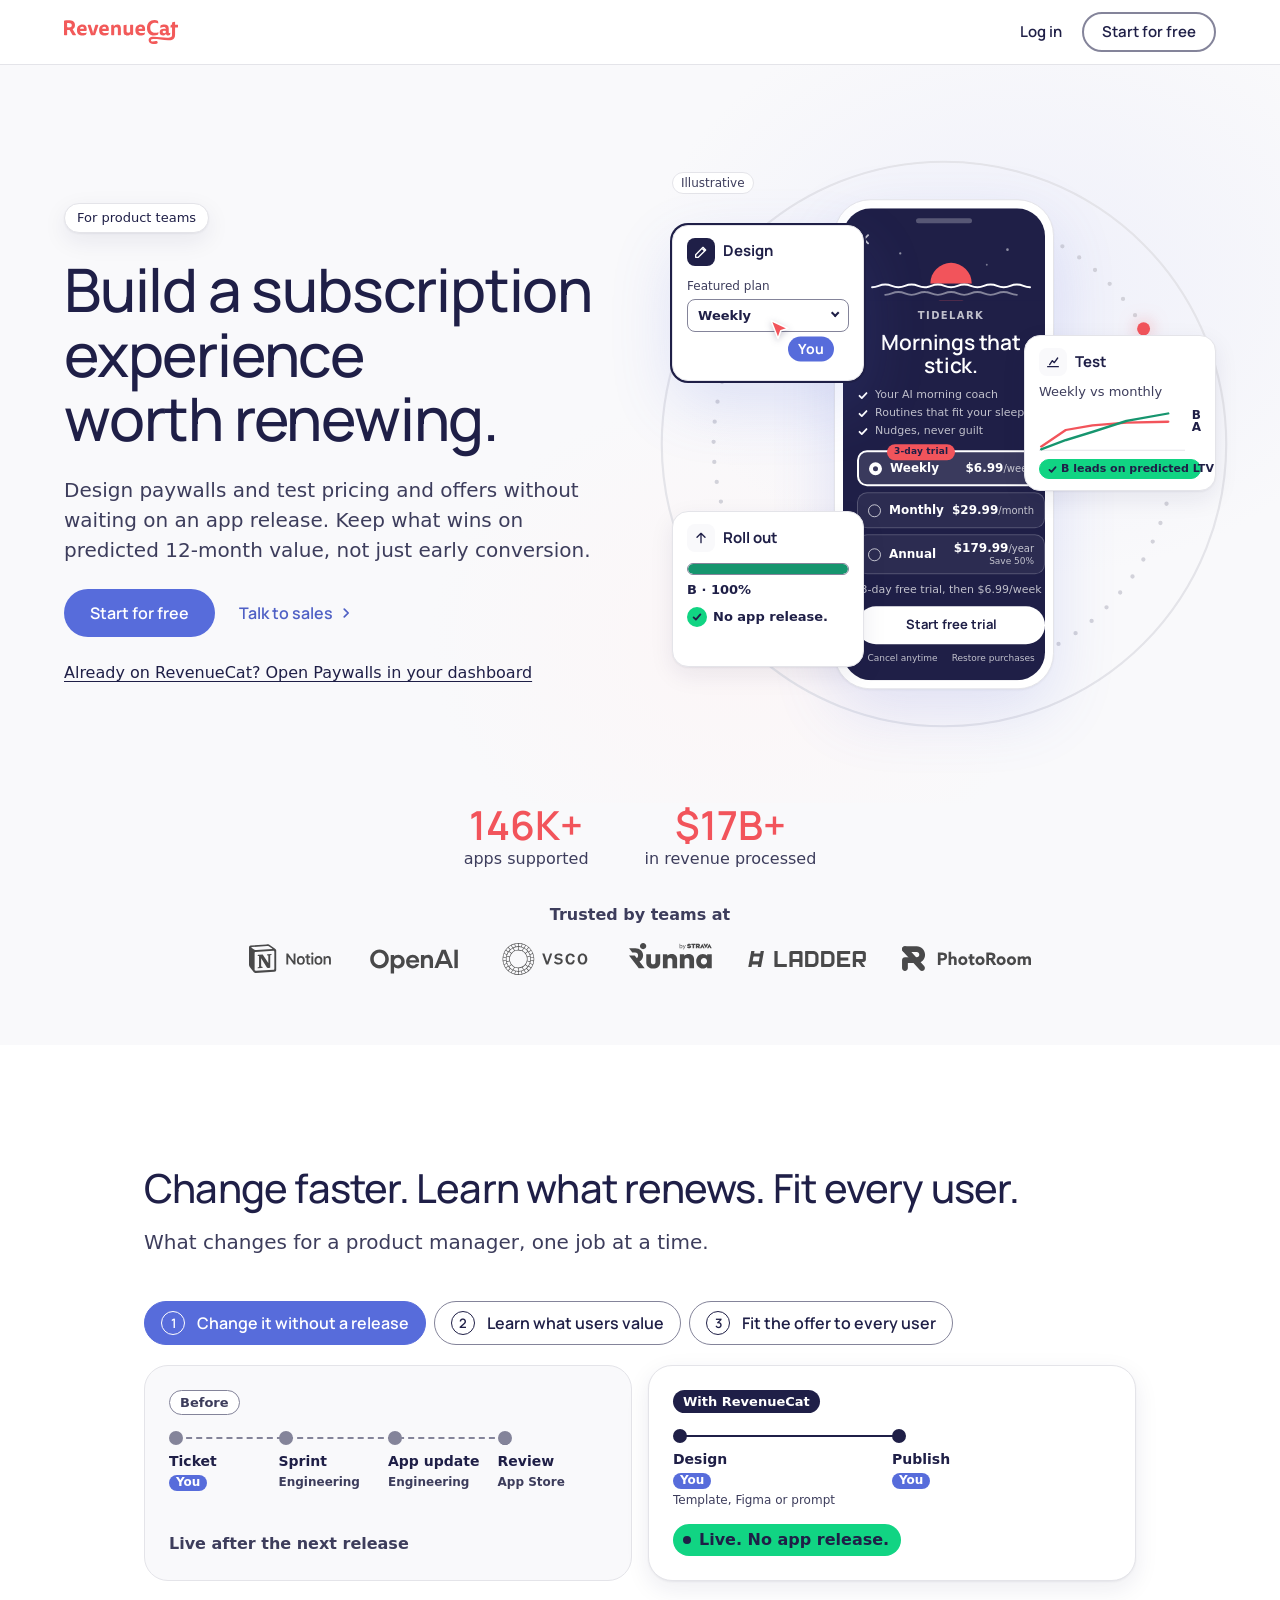
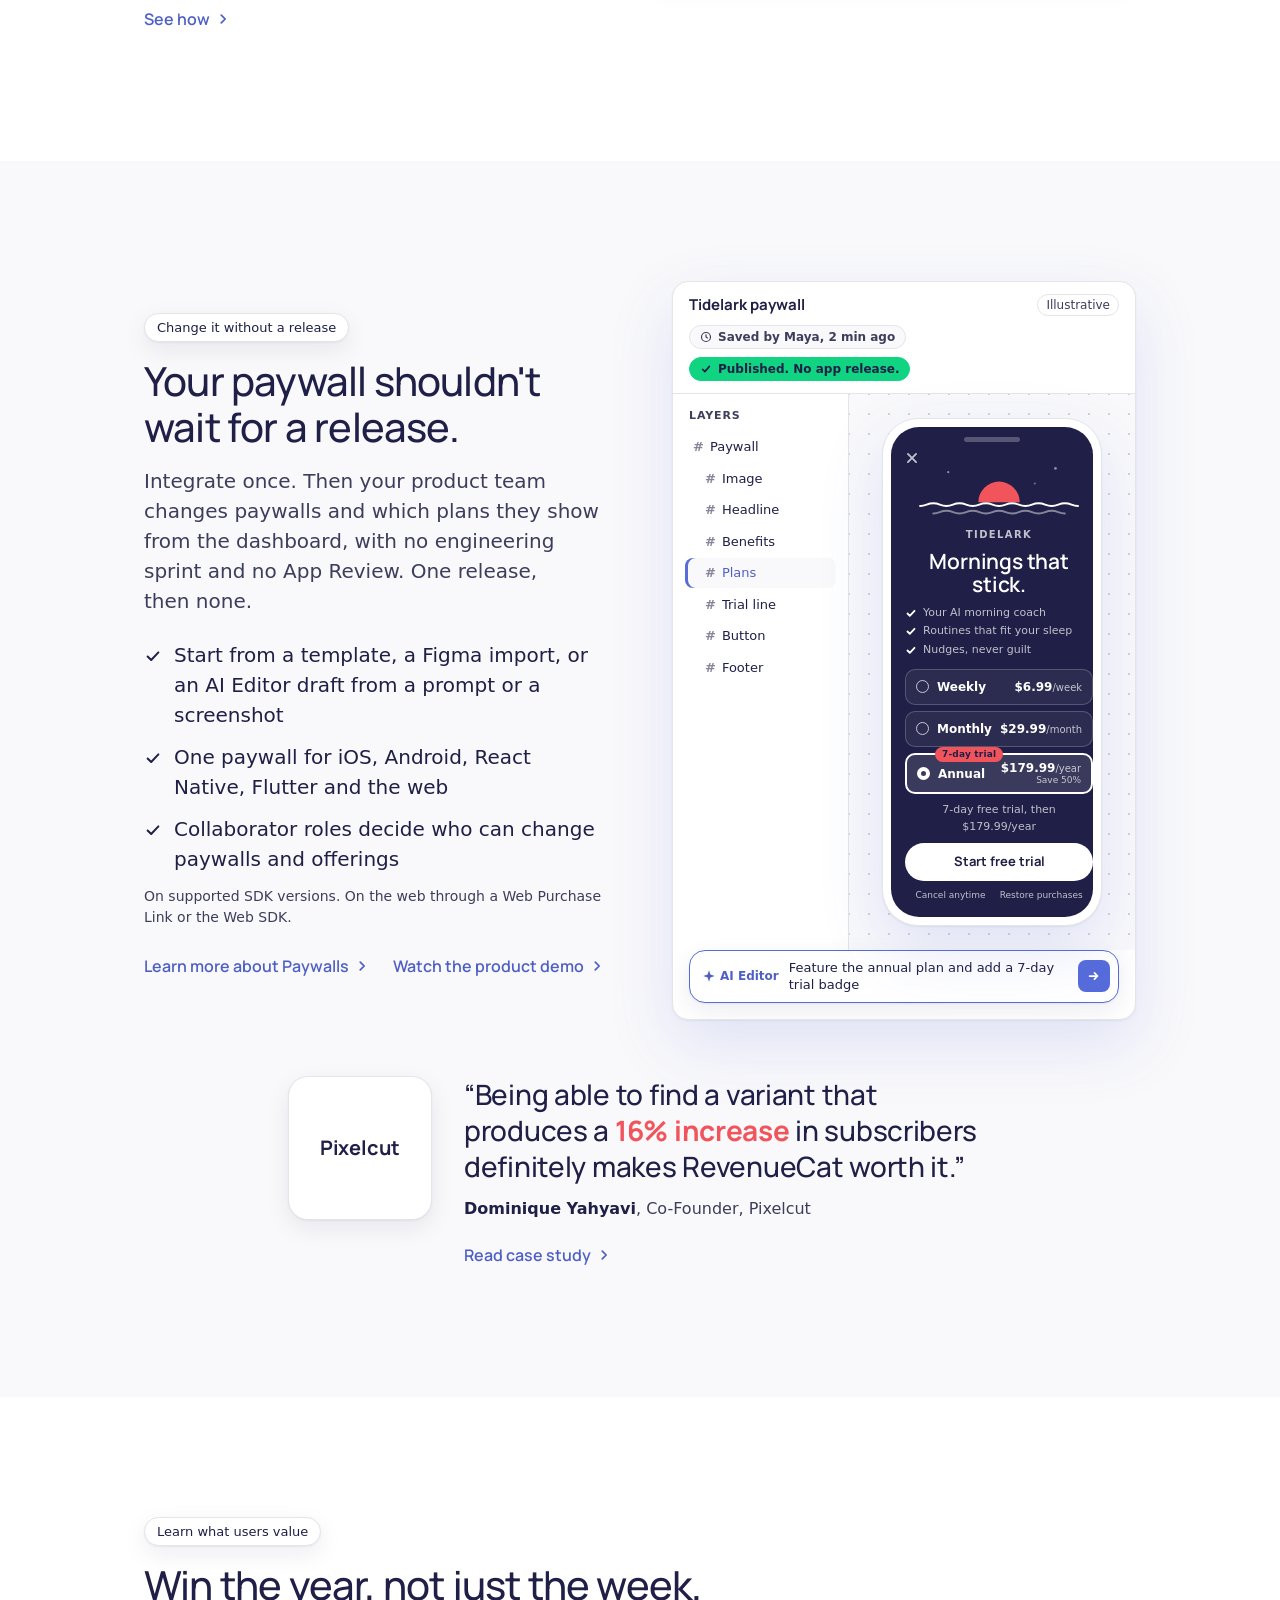
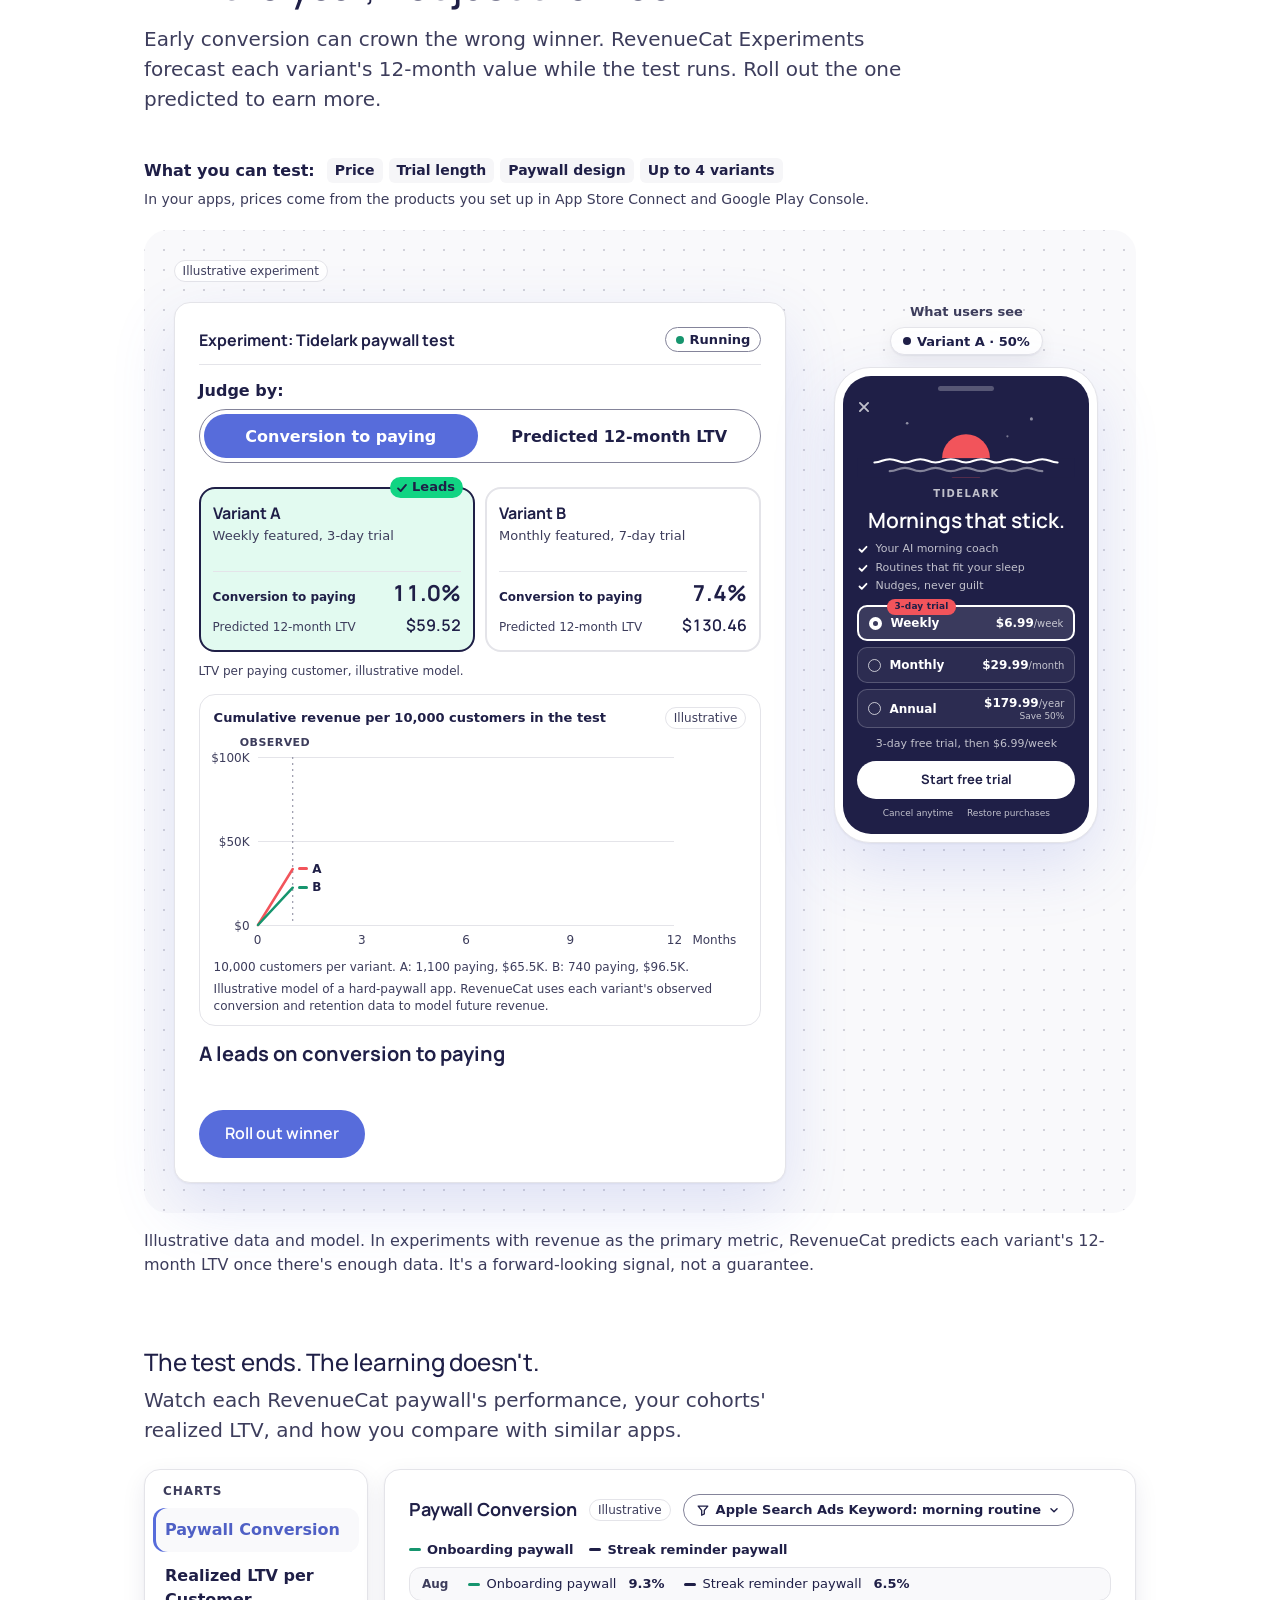
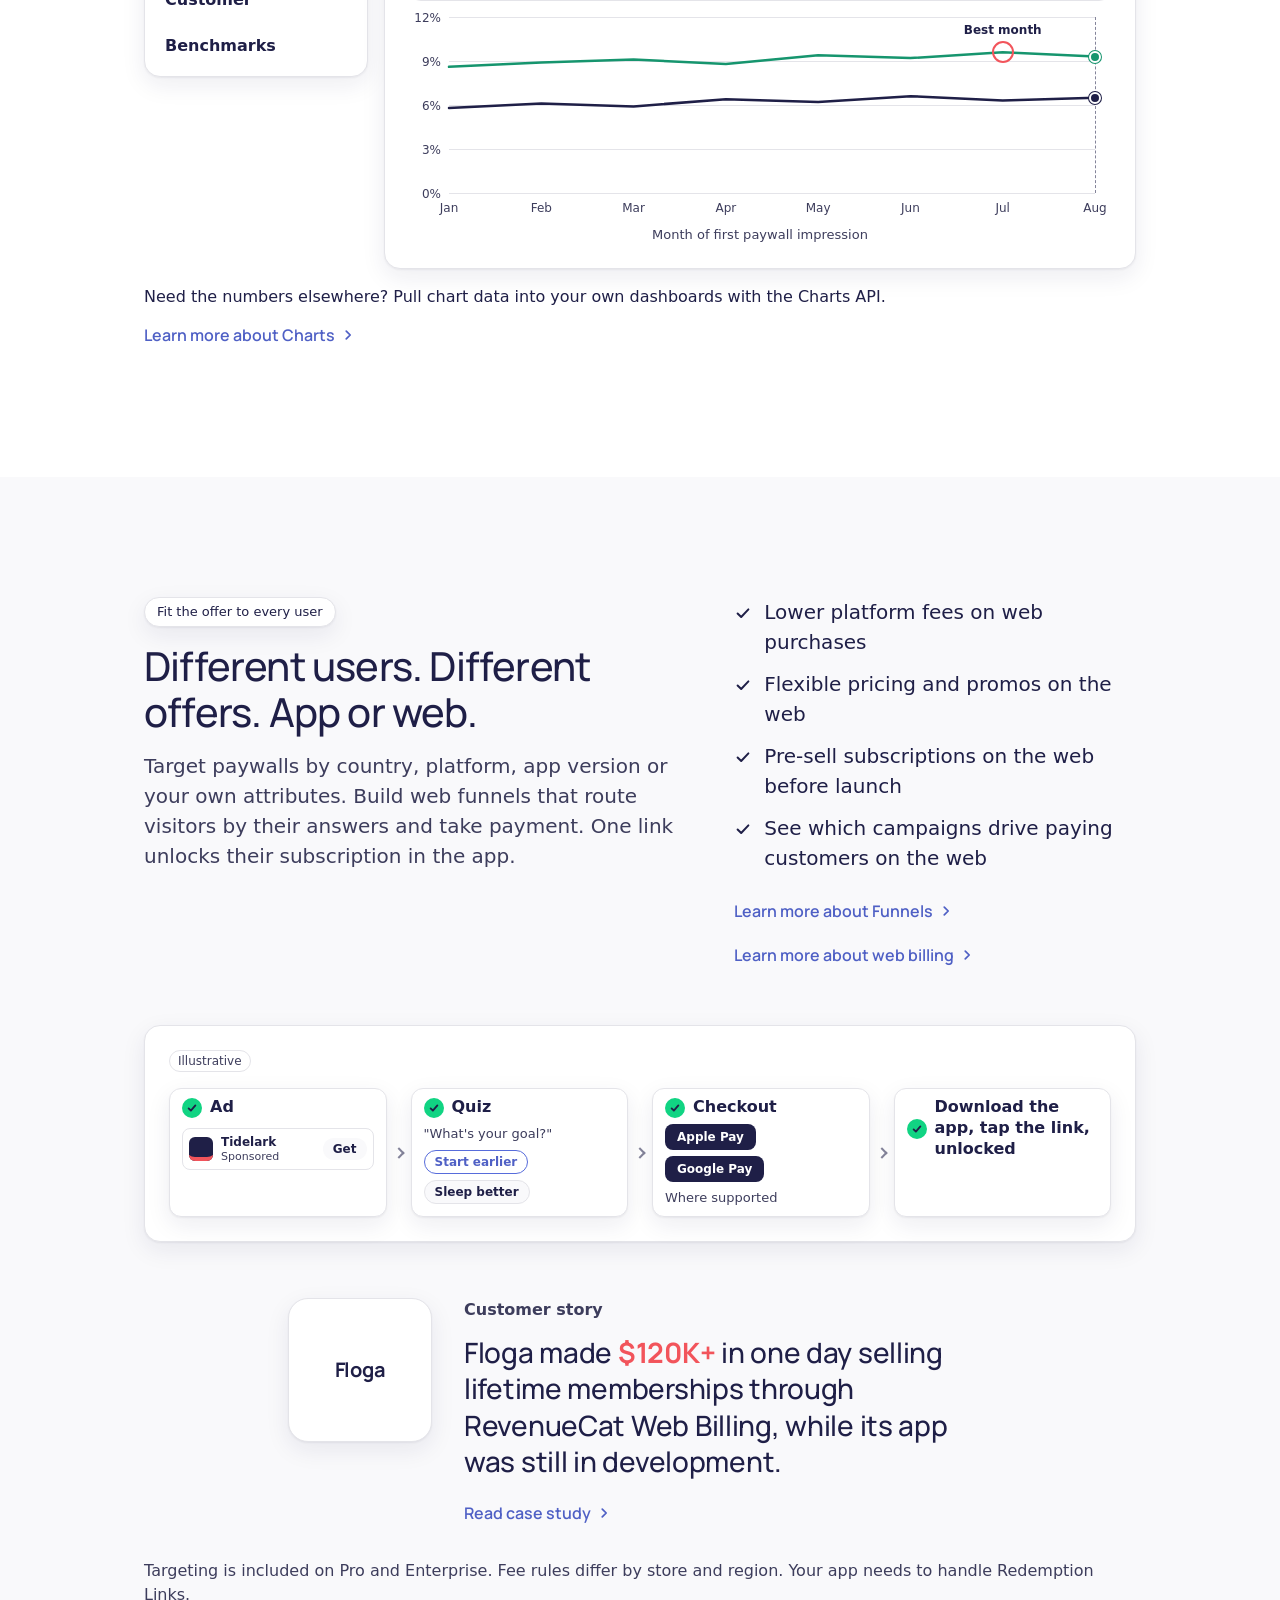
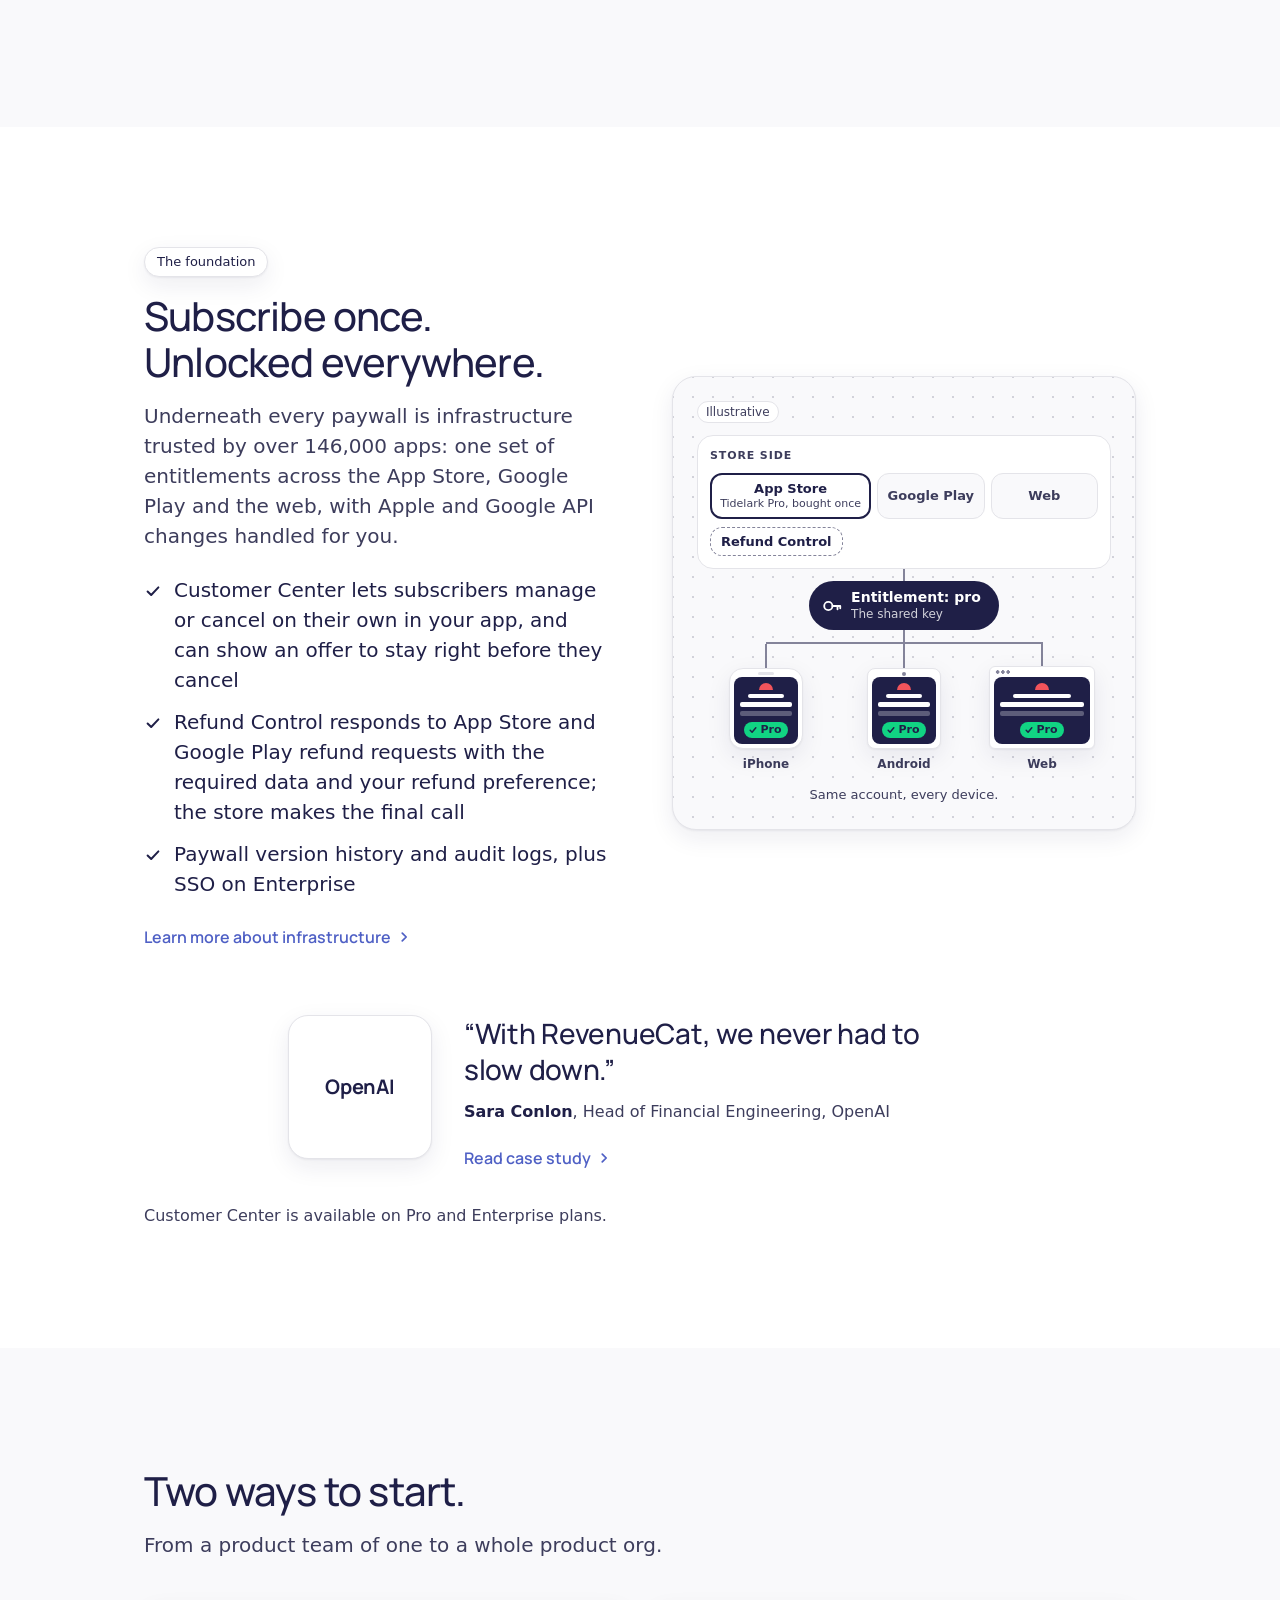
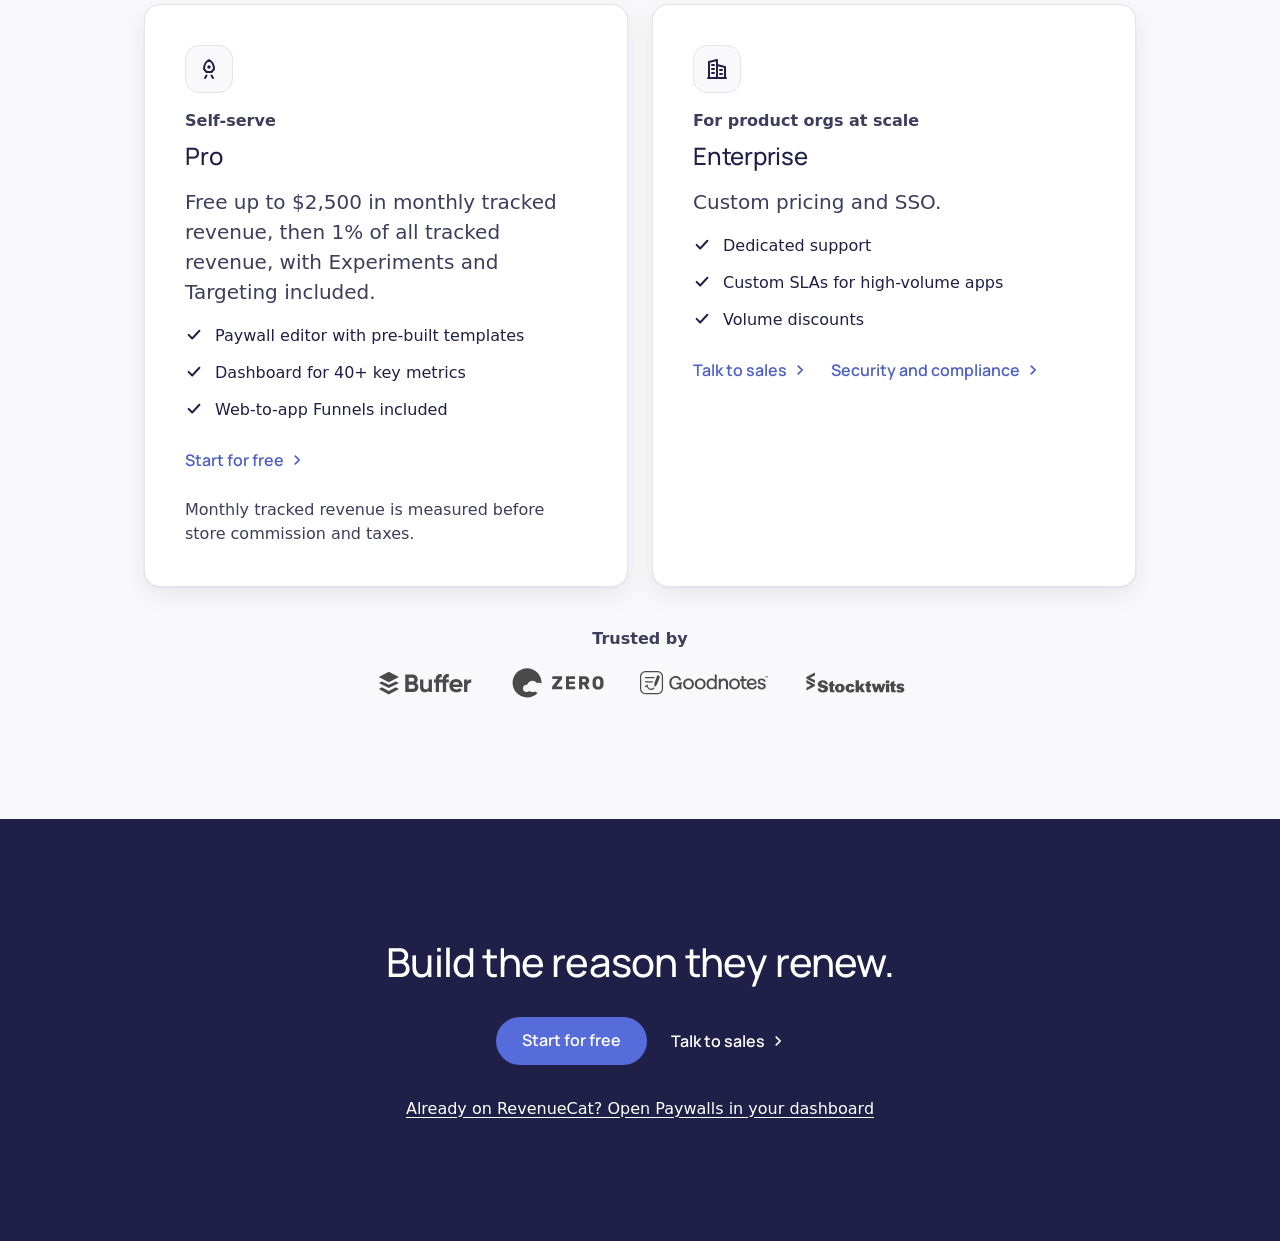
==== commit aeb90df7: "Build phase 5.1: final fixes, design frozen - Pixelcut moves to section 4 as its customer story (its" ====
--- a/site/index.html
+++ b/site/index.html
@@ -76,7 +76,7 @@
             <span class="hl-card-head"><span class="hl-card-icon"><svg viewBox="0 0 24 24" focusable="false"><path d="M4 20h4L19 9l-4-4L4 16v4zM13.5 6.5l4 4" fill="none" stroke="currentColor" stroke-width="2" stroke-linejoin="round"/></svg></span><span class="hl-card-kicker">Design</span></span>
             <span class="hl-field"><span class="hl-field-label">Featured plan</span><span class="hl-field-value" data-design-value data-before="Weekly" data-after="Monthly">Monthly</span></span>
           </div>
-          <div class="hl-card" data-card="test">
+          <div class="hl-card is-leading" data-card="test">
             <span class="hl-card-head"><span class="hl-card-icon"><svg viewBox="0 0 24 24" focusable="false"><path d="M4 19h16M7 16l4-6 3 3 5-7" fill="none" stroke="currentColor" stroke-width="2" stroke-linecap="round" stroke-linejoin="round"/></svg></span><span class="hl-card-kicker">Test</span></span>
             <span class="hl-card-text">Weekly vs monthly</span>
             <span class="hl-mini" data-hl-chart>
@@ -91,7 +91,7 @@
               <span class="hl-line-lbl a">A</span>
               <span class="hl-line-lbl b">B</span>
             </span>
-            <span class="hl-leads"><svg viewBox="0 0 16 16" focusable="false"><path d="M3.5 8.5l3 3 6-7" fill="none" stroke="currentColor" stroke-width="2.4" stroke-linecap="round" stroke-linejoin="round"/></svg>B leads</span>
+            <span class="hl-leads" data-running="Test running" data-done="B leads on predicted LTV"><svg viewBox="0 0 16 16" focusable="false"><path d="M3.5 8.5l3 3 6-7" fill="none" stroke="currentColor" stroke-width="2.4" stroke-linecap="round" stroke-linejoin="round"/></svg><span class="hl-leads-text">B leads on predicted LTV</span></span>
           </div>
           <div class="hl-card is-active is-done" data-card="rollout">
             <span class="hl-card-head"><span class="hl-card-icon"><svg viewBox="0 0 24 24" focusable="false"><path d="M12 19V5M6 11l6-6 6 6" fill="none" stroke="currentColor" stroke-width="2" stroke-linecap="round" stroke-linejoin="round"/></svg></span><span class="hl-card-kicker">Roll out</span></span>
@@ -103,11 +103,12 @@
             <div class="phone hl-phone"><div class="phone-screen" data-paywall="b"></div></div>
           </div>
 
-          <p class="hl-chip">
-            <span data-step="design" hidden>Design: monthly plan featured</span>
-            <span data-step="test" hidden>Test: B leads on predicted 12-month LTV</span>
-            <span data-step="rollout">Roll out: B published, no app release</span>
-          </p>
+          <p class="hl-chip" data-hl-chip
+             data-chip-reset="Design: weekly plan featured"
+             data-chip-design="Design: monthly plan featured"
+             data-chip-running="Test: A/B test running · 50/50"
+             data-chip-test="Test: B leads on predicted 12-month LTV"
+             data-chip-rollout="Roll out: B published, no app release">Roll out: B published, no app release</p>
 
           <div class="hl-cursor">
             <svg viewBox="0 0 24 24" focusable="false"><path d="M3 2l17 8-7.2 2.2L10 20z" fill="currentColor" stroke="#FFFFFF" stroke-width="1.5" stroke-linejoin="round"/></svg>
@@ -238,53 +239,66 @@
 
   <!-- 4. Change it without a release: text left, visual right -->
   <section class="section bg-off" id="change" aria-labelledby="change-title">
-    <div class="container split">
-      <div>
-        <p class="eyebrow">Change it without a release</p>
-        <h2 class="h2" id="change-title">Your paywall shouldn't wait for a release.</h2>
-        <p class="body">Integrate once. Then your product team changes paywalls and which plans they show from the dashboard, with no engineering sprint and no App Review. One release, then none.</p>
-        <ul class="checks">
-          <li><svg viewBox="0 0 20 20" aria-hidden="true" focusable="false"><path d="M4 10.5l4 4L16 6" fill="none" stroke="currentColor" stroke-width="2.2" stroke-linecap="round" stroke-linejoin="round"/></svg><span>Start from a template, a Figma import, or an AI Editor draft from a prompt or a screenshot</span></li>
-          <li><svg viewBox="0 0 20 20" aria-hidden="true" focusable="false"><path d="M4 10.5l4 4L16 6" fill="none" stroke="currentColor" stroke-width="2.2" stroke-linecap="round" stroke-linejoin="round"/></svg><span>One paywall for iOS, Android, React Native, Flutter and the web</span></li>
-          <li><svg viewBox="0 0 20 20" aria-hidden="true" focusable="false"><path d="M4 10.5l4 4L16 6" fill="none" stroke="currentColor" stroke-width="2.2" stroke-linecap="round" stroke-linejoin="round"/></svg><span>Collaborator roles decide who can change paywalls and offerings</span></li>
-        </ul>
-        <p class="fine-print">On supported SDK versions. On the web through a Web Purchase Link or the Web SDK.</p>
-        <div class="link-row">
-          <a class="link-chevron" href="https://www.revenuecat.com/feature/paywalls">Learn more about Paywalls<svg viewBox="0 0 16 16" aria-hidden="true" focusable="false"><path d="M6 3.5 10.5 8 6 12.5" fill="none" stroke="currentColor" stroke-width="2" stroke-linecap="round" stroke-linejoin="round"/></svg></a>
-          <a class="link-chevron" href="https://www.youtube.com/watch?v=mPzCTxIlMXE">Watch the product demo<svg viewBox="0 0 16 16" aria-hidden="true" focusable="false"><path d="M6 3.5 10.5 8 6 12.5" fill="none" stroke="currentColor" stroke-width="2" stroke-linecap="round" stroke-linejoin="round"/></svg></a>
-        </div>
-      </div>
-      <div class="editor ui-card" aria-hidden="true">
-        <div class="ed-bar">
-          <span class="ed-title">Tidelark paywall</span>
-          <span class="tag">Illustrative</span>
-          <span class="ed-chip"><svg viewBox="0 0 16 16" focusable="false"><circle cx="8" cy="8" r="6" fill="none" stroke="currentColor" stroke-width="1.6"/><path d="M8 5v3l2 1.2" fill="none" stroke="currentColor" stroke-width="1.6" stroke-linecap="round"/></svg>Saved by Maya, 2 min ago</span>
-          <span class="ed-chip ed-live"><svg viewBox="0 0 16 16" focusable="false"><path d="M3.5 8.5l3 3 6-7" fill="none" stroke="currentColor" stroke-width="2.2" stroke-linecap="round" stroke-linejoin="round"/></svg>Published. No app release.</span>
-        </div>
-        <div class="ed-body">
-          <div class="ed-layers">
-            <p class="ed-label">Layers</p>
-            <ul>
-              <li>Paywall</li>
-              <li class="is-child">Image</li>
-              <li class="is-child">Headline</li>
-              <li class="is-child">Benefits</li>
-              <li class="is-child is-selected">Plans</li>
-              <li class="is-child">Trial line</li>
-              <li class="is-child">Button</li>
-              <li class="is-child">Footer</li>
-            </ul>
-          </div>
-          <div class="ed-canvas dot-canvas">
-            <div class="phone ed-phone"><div class="phone-screen" data-paywall="c"></div></div>
-          </div>
-        </div>
-        <div class="ed-prompt">
-          <span class="ed-ai"><svg viewBox="0 0 16 16" focusable="false"><path d="M8 1.5l1.6 4.9 4.9 1.6-4.9 1.6L8 14.5l-1.6-4.9L1.5 8l4.9-1.6z" fill="currentColor"/></svg>AI Editor</span>
-          <span class="ed-input">Feature the annual plan and add a 7-day trial badge</span>
-          <span class="ed-send"><svg viewBox="0 0 16 16" focusable="false"><path d="M3 8h9M8.5 4.5 12 8l-3.5 3.5" fill="none" stroke="currentColor" stroke-width="2" stroke-linecap="round" stroke-linejoin="round"/></svg></span>
-        </div>
-      </div>
+    <div class="container">
+      <div class="split">
+        <div>
+          <p class="eyebrow">Change it without a release</p>
+          <h2 class="h2" id="change-title">Your paywall shouldn't wait for a release.</h2>
+          <p class="body">Integrate once. Then your product team changes paywalls and which plans they show from the dashboard, with no engineering sprint and no App Review. One release, then none.</p>
+          <ul class="checks">
+            <li><svg viewBox="0 0 20 20" aria-hidden="true" focusable="false"><path d="M4 10.5l4 4L16 6" fill="none" stroke="currentColor" stroke-width="2.2" stroke-linecap="round" stroke-linejoin="round"/></svg><span>Start from a template, a Figma import, or an AI Editor draft from a prompt or a screenshot</span></li>
+            <li><svg viewBox="0 0 20 20" aria-hidden="true" focusable="false"><path d="M4 10.5l4 4L16 6" fill="none" stroke="currentColor" stroke-width="2.2" stroke-linecap="round" stroke-linejoin="round"/></svg><span>One paywall for iOS, Android, React Native, Flutter and the web</span></li>
+            <li><svg viewBox="0 0 20 20" aria-hidden="true" focusable="false"><path d="M4 10.5l4 4L16 6" fill="none" stroke="currentColor" stroke-width="2.2" stroke-linecap="round" stroke-linejoin="round"/></svg><span>Collaborator roles decide who can change paywalls and offerings</span></li>
+          </ul>
+          <p class="fine-print">On supported SDK versions. On the web through a Web Purchase Link or the Web SDK.</p>
+          <div class="link-row">
+            <a class="link-chevron" href="https://www.revenuecat.com/feature/paywalls">Learn more about Paywalls<svg viewBox="0 0 16 16" aria-hidden="true" focusable="false"><path d="M6 3.5 10.5 8 6 12.5" fill="none" stroke="currentColor" stroke-width="2" stroke-linecap="round" stroke-linejoin="round"/></svg></a>
+            <a class="link-chevron" href="https://www.youtube.com/watch?v=mPzCTxIlMXE">Watch the product demo<svg viewBox="0 0 16 16" aria-hidden="true" focusable="false"><path d="M6 3.5 10.5 8 6 12.5" fill="none" stroke="currentColor" stroke-width="2" stroke-linecap="round" stroke-linejoin="round"/></svg></a>
+          </div>
+        </div>
+        <div class="editor ui-card" aria-hidden="true">
+          <div class="ed-bar">
+            <span class="ed-title">Tidelark paywall</span>
+            <span class="tag">Illustrative</span>
+            <span class="ed-chip"><svg viewBox="0 0 16 16" focusable="false"><circle cx="8" cy="8" r="6" fill="none" stroke="currentColor" stroke-width="1.6"/><path d="M8 5v3l2 1.2" fill="none" stroke="currentColor" stroke-width="1.6" stroke-linecap="round"/></svg>Saved by Maya, 2 min ago</span>
+            <span class="ed-chip ed-live"><svg viewBox="0 0 16 16" focusable="false"><path d="M3.5 8.5l3 3 6-7" fill="none" stroke="currentColor" stroke-width="2.2" stroke-linecap="round" stroke-linejoin="round"/></svg>Published. No app release.</span>
+          </div>
+          <div class="ed-body">
+            <div class="ed-layers">
+              <p class="ed-label">Layers</p>
+              <ul>
+                <li>Paywall</li>
+                <li class="is-child">Image</li>
+                <li class="is-child">Headline</li>
+                <li class="is-child">Benefits</li>
+                <li class="is-child is-selected">Plans</li>
+                <li class="is-child">Trial line</li>
+                <li class="is-child">Button</li>
+                <li class="is-child">Footer</li>
+              </ul>
+            </div>
+            <div class="ed-canvas dot-canvas">
+              <div class="phone ed-phone"><div class="phone-screen" data-paywall="c"></div></div>
+            </div>
+          </div>
+          <div class="ed-prompt">
+            <span class="ed-ai"><svg viewBox="0 0 16 16" focusable="false"><path d="M8 1.5l1.6 4.9 4.9 1.6-4.9 1.6L8 14.5l-1.6-4.9L1.5 8l4.9-1.6z" fill="currentColor"/></svg>AI Editor</span>
+            <span class="ed-input">Feature the annual plan and add a 7-day trial badge</span>
+            <span class="ed-send"><svg viewBox="0 0 16 16" focusable="false"><path d="M3 8h9M8.5 4.5 12 8l-3.5 3.5" fill="none" stroke="currentColor" stroke-width="2" stroke-linecap="round" stroke-linejoin="round"/></svg></span>
+          </div>
+        </div>
+      </div>
+
+      <figure class="testimonial">
+        <div class="logo-tile" aria-hidden="true">Pixelcut</div>
+        <div class="testimonial-body">
+          <blockquote class="testimonial-quote">
+            <p>&ldquo;Being able to find a variant that produces a <span class="num">16% increase</span> in subscribers definitely makes RevenueCat worth it.&rdquo;</p>
+          </blockquote>
+          <figcaption class="testimonial-cite"><strong>Dominique Yahyavi</strong>, Co-Founder, Pixelcut</figcaption>
+          <a class="link-chevron" href="https://www.revenuecat.com/customers/pixelcut">Read case study<svg viewBox="0 0 16 16" aria-hidden="true" focusable="false"><path d="M6 3.5 10.5 8 6 12.5" fill="none" stroke="currentColor" stroke-width="2" stroke-linecap="round" stroke-linejoin="round"/></svg></a>
+        </div>
+      </figure>
     </div>
   </section>
 
@@ -305,6 +319,7 @@
           <li>Paywall design</li>
           <li>Up to 4 variants</li>
         </ul>
+        <p class="testables-note">In your apps, prices come from the products you set up in App Store Connect and Google Play Console.</p>
       </div>
 
       <div class="sim dot-canvas" data-sim data-judge="conversion">
@@ -482,7 +497,7 @@
             </div>
             <div class="bench">
               <div class="bench-row"><span class="bench-label">Conversion to Paying (7 days)</span><span class="bench-value">72nd percentile</span><span class="bench-track" aria-hidden="true"><span class="bench-band" style="--from: 20%; --to: 80%"></span><span class="bench-mid"></span><span class="bench-you is-up" style="--at: 72%"></span></span></div>
-              <div class="bench-row is-focus"><span class="bench-label">Monthly Churn Rate <span class="bench-focus">Where to focus</span></span><span class="bench-value">38th percentile</span><span class="bench-track" aria-hidden="true"><span class="bench-band" style="--from: 20%; --to: 80%"></span><span class="bench-mid"></span><span class="bench-you is-down" style="--at: 38%"></span></span></div>
+              <div class="bench-row is-focus"><span class="bench-label">Monthly Churn Rate <span class="bench-focus">Where to focus</span></span><span class="bench-value">14th percentile</span><span class="bench-track" aria-hidden="true"><span class="bench-band" style="--from: 20%; --to: 80%"></span><span class="bench-mid"></span><span class="bench-you is-down" style="--at: 14%"></span></span></div>
               <div class="bench-row"><span class="bench-label">Realized LTV per Paying Customer (30 days)</span><span class="bench-value">81st percentile</span><span class="bench-track" aria-hidden="true"><span class="bench-band" style="--from: 20%; --to: 80%"></span><span class="bench-mid"></span><span class="bench-you is-up" style="--at: 81%"></span></span></div>
             </div>
             <p class="bench-legend"><span><i class="k-you is-up"></i>Your app, above the median</span><span><i class="k-you is-down"></i>Below the median</span><span><i class="k-band"></i>Similar apps, 20th to 80th percentile</span></p>
@@ -493,19 +508,6 @@
       <div class="charts-api">
         <p>Need the numbers elsewhere? Pull chart data into your own dashboards with the Charts API.</p>
         <a class="link-chevron" href="https://www.revenuecat.com/feature/charts">Learn more about Charts<svg viewBox="0 0 16 16" aria-hidden="true" focusable="false"><path d="M6 3.5 10.5 8 6 12.5" fill="none" stroke="currentColor" stroke-width="2" stroke-linecap="round" stroke-linejoin="round"/></svg></a>
-      </div>
-
-      <div class="proof-row">
-        <figure class="testimonial">
-          <div class="logo-tile" aria-hidden="true">Pixelcut</div>
-          <div class="testimonial-body">
-            <blockquote class="testimonial-quote">
-              <p>&ldquo;Being able to find a variant that produces a <span class="num">16% increase</span> in subscribers definitely makes RevenueCat worth it.&rdquo;</p>
-            </blockquote>
-            <figcaption class="testimonial-cite"><strong>Dominique Yahyavi</strong>, Co-Founder, Pixelcut</figcaption>
-            <a class="link-chevron" href="https://www.revenuecat.com/customers/pixelcut">Read case study<svg viewBox="0 0 16 16" aria-hidden="true" focusable="false"><path d="M6 3.5 10.5 8 6 12.5" fill="none" stroke="currentColor" stroke-width="2" stroke-linecap="round" stroke-linejoin="round"/></svg></a>
-          </div>
-        </figure>
       </div>
     </div>
   </section>
@@ -539,7 +541,7 @@
           <li class="flow-step is-lit"><div class="flow-card"><p class="flow-title"><span class="flow-check"><svg viewBox="0 0 16 16" aria-hidden="true" focusable="false"><path d="M3.5 8.5l3 3 6-7" fill="none" stroke="currentColor" stroke-width="2.4" stroke-linecap="round" stroke-linejoin="round"/></svg></span>Ad</p><div class="flow-ad" aria-hidden="true"><span class="flow-ad-icon"></span><span class="flow-ad-text"><b>Tidelark</b><small>Sponsored</small></span><span class="flow-ad-cta">Get</span></div></div></li>
           <li class="flow-step is-lit"><div class="flow-card"><p class="flow-title"><span class="flow-check"><svg viewBox="0 0 16 16" aria-hidden="true" focusable="false"><path d="M3.5 8.5l3 3 6-7" fill="none" stroke="currentColor" stroke-width="2.4" stroke-linecap="round" stroke-linejoin="round"/></svg></span>Quiz</p><p class="flow-sub">"What's your goal?"</p><div class="flow-row"><span class="flow-pill is-chosen">Start earlier</span><span class="flow-pill">Sleep better</span></div></div></li>
           <li class="flow-step is-lit"><div class="flow-card"><p class="flow-title"><span class="flow-check"><svg viewBox="0 0 16 16" aria-hidden="true" focusable="false"><path d="M3.5 8.5l3 3 6-7" fill="none" stroke="currentColor" stroke-width="2.4" stroke-linecap="round" stroke-linejoin="round"/></svg></span>Checkout</p><div class="flow-pay"><span>Apple Pay</span><span>Google Pay</span></div><p class="flow-sub">Where supported</p></div></li>
-          <li class="flow-step is-lit"><div class="flow-card"><p class="flow-title"><span class="flow-check"><svg viewBox="0 0 16 16" aria-hidden="true" focusable="false"><path d="M3.5 8.5l3 3 6-7" fill="none" stroke="currentColor" stroke-width="2.4" stroke-linecap="round" stroke-linejoin="round"/></svg></span>Unlocked in the app</p><p class="flow-sub">With one link</p></div></li>
+          <li class="flow-step is-lit"><div class="flow-card"><p class="flow-title"><span class="flow-check"><svg viewBox="0 0 16 16" aria-hidden="true" focusable="false"><path d="M3.5 8.5l3 3 6-7" fill="none" stroke="currentColor" stroke-width="2.4" stroke-linecap="round" stroke-linejoin="round"/></svg></span>Download the app, tap the link, unlocked</p></div></li>
         </ol>
       </div>
 
@@ -552,7 +554,7 @@
         </div>
       </figure>
 
-      <p class="small-print">Targeting is included on Pro and Enterprise. Fee rules differ by store and region.</p>
+      <p class="small-print">Targeting is included on Pro and Enterprise. Fee rules differ by store and region. Your app needs to handle Redemption Links.</p>
     </div>
   </section>
 
@@ -566,7 +568,7 @@
           <p class="body">Underneath every paywall is infrastructure trusted by over 146,000 apps: one set of entitlements across the App Store, Google Play and the web, with Apple and Google API changes handled for you.</p>
           <ul class="checks">
             <li><svg viewBox="0 0 20 20" aria-hidden="true" focusable="false"><path d="M4 10.5l4 4L16 6" fill="none" stroke="currentColor" stroke-width="2.2" stroke-linecap="round" stroke-linejoin="round"/></svg><span>Customer Center lets subscribers manage or cancel on their own in your app, and can show an offer to stay right before they cancel</span></li>
-            <li><svg viewBox="0 0 20 20" aria-hidden="true" focusable="false"><path d="M4 10.5l4 4L16 6" fill="none" stroke="currentColor" stroke-width="2.2" stroke-linecap="round" stroke-linejoin="round"/></svg><span>Refund Control answers App Store and Google Play refund requests with usage data</span></li>
+            <li><svg viewBox="0 0 20 20" aria-hidden="true" focusable="false"><path d="M4 10.5l4 4L16 6" fill="none" stroke="currentColor" stroke-width="2.2" stroke-linecap="round" stroke-linejoin="round"/></svg><span>Refund Control responds to App Store and Google Play refund requests with the required data and your refund preference; the store makes the final call</span></li>
             <li><svg viewBox="0 0 20 20" aria-hidden="true" focusable="false"><path d="M4 10.5l4 4L16 6" fill="none" stroke="currentColor" stroke-width="2.2" stroke-linecap="round" stroke-linejoin="round"/></svg><span>Paywall version history and audit logs, plus SSO on Enterprise</span></li>
           </ul>
           <a class="link-chevron" href="https://www.revenuecat.com/feature/infrastructure">Learn more about infrastructure<svg viewBox="0 0 16 16" aria-hidden="true" focusable="false"><path d="M6 3.5 10.5 8 6 12.5" fill="none" stroke="currentColor" stroke-width="2" stroke-linecap="round" stroke-linejoin="round"/></svg></a>
@@ -609,6 +611,8 @@
           <a class="link-chevron" href="https://www.revenuecat.com/customers/revenuecat-openai">Read case study<svg viewBox="0 0 16 16" aria-hidden="true" focusable="false"><path d="M6 3.5 10.5 8 6 12.5" fill="none" stroke="currentColor" stroke-width="2" stroke-linecap="round" stroke-linejoin="round"/></svg></a>
         </div>
       </figure>
+
+      <p class="small-print">Customer Center is available on Pro and Enterprise plans.</p>
     </div>
   </section>
 
@@ -643,7 +647,10 @@
             <li><svg viewBox="0 0 20 20" aria-hidden="true" focusable="false"><path d="M4 10.5l4 4L16 6" fill="none" stroke="currentColor" stroke-width="2.2" stroke-linecap="round" stroke-linejoin="round"/></svg><span>Custom SLAs for high-volume apps</span></li>
             <li><svg viewBox="0 0 20 20" aria-hidden="true" focusable="false"><path d="M4 10.5l4 4L16 6" fill="none" stroke="currentColor" stroke-width="2.2" stroke-linecap="round" stroke-linejoin="round"/></svg><span>Volume discounts</span></li>
           </ul>
-          <a class="link-chevron" href="https://www.revenuecat.com/talk-to-sales">Talk to sales<svg viewBox="0 0 16 16" aria-hidden="true" focusable="false"><path d="M6 3.5 10.5 8 6 12.5" fill="none" stroke="currentColor" stroke-width="2" stroke-linecap="round" stroke-linejoin="round"/></svg></a>
+          <div class="link-row">
+            <a class="link-chevron" href="https://www.revenuecat.com/talk-to-sales">Talk to sales<svg viewBox="0 0 16 16" aria-hidden="true" focusable="false"><path d="M6 3.5 10.5 8 6 12.5" fill="none" stroke="currentColor" stroke-width="2" stroke-linecap="round" stroke-linejoin="round"/></svg></a>
+            <a class="link-chevron" href="https://www.revenuecat.com/security-and-compliance">Security and compliance<svg viewBox="0 0 16 16" aria-hidden="true" focusable="false"><path d="M6 3.5 10.5 8 6 12.5" fill="none" stroke="currentColor" stroke-width="2" stroke-linecap="round" stroke-linejoin="round"/></svg></a>
+          </div>
         </article>
       </div>
       <!-- Below both cards, never inside one: no public page ties these
--- a/site/css/base.css
+++ b/site/css/base.css
@@ -409,18 +409,18 @@
 .editor-placeholder { min-height: 20rem; }
 
 /* 5. Learn: layout around the simulator (simulator.css) */
-.testables { display: flex; flex-wrap: wrap; align-items: center; gap: 0.5rem 0.75rem; margin-bottom: 1.25rem; }
+.testables { display: flex; flex-wrap: wrap; align-items: center; gap: 0.375rem 0.75rem; margin-bottom: 1.25rem; }
 .testables-label { color: var(--rc-ink); font-size: var(--fs-small); font-weight: 700; }
 .testables-list { display: flex; flex-wrap: wrap; gap: 0.375rem; }
-.testables-list li {
-  padding: 0.25rem 0.75rem;
-  border: 1px solid var(--rc-outline);
-  border-radius: var(--radius-pill);
-  background: var(--rc-white);
+.testables-list li { /* plain tags, not controls: no outline, no pill */
+  padding: 0.125rem 0.5rem;
+  border-radius: 0.375rem;
+  background: var(--rc-tint);
   color: var(--rc-ink);
   font-size: 0.875rem;
   font-weight: 600;
 }
+.testables-note { flex-basis: 100%; color: var(--rc-body); font-size: 0.875rem; }
 .learn-row { display: grid; gap: 1.5rem; margin-top: 1.5rem; align-items: stretch; }
 .chart-card { display: grid; gap: 0.75rem; align-content: start; padding: 1.25rem; }
 .chart-card .tag { justify-self: start; }
@@ -430,7 +430,6 @@
 .chart-spark svg { width: 100%; height: 2.75rem; }
 .chart-spark figcaption { font-size: var(--fs-small); }
 .learn-row .checks { align-content: center; font-size: var(--fs-small); }
-.proof-row { display: block; }
 .variants-card { display: grid; gap: 1rem; align-content: start; padding: 1.25rem; }
 .variants-card p { color: var(--rc-ink); font-weight: 600; }
 .split4 {
--- a/site/css/hero.css
+++ b/site/css/hero.css
@@ -45,7 +45,7 @@
   position: absolute;
   z-index: 2;
   flex-direction: column;
-  width: 11.5rem;
+  width: 12rem;
   height: 9.75rem;
   gap: 0.4375rem;
   padding: 0.75rem 0.875rem;
@@ -110,21 +110,23 @@
 .hl-line-lbl { position: absolute; right: 0; color: var(--rc-ink); font-size: 0.75rem; font-weight: 800; transition: opacity var(--dur) var(--ease); }
 .hl-line-lbl.a { top: 0.625rem; }
 .hl-line-lbl.b { top: -0.125rem; }
-.hl-leads {
+.hl-leads { /* while the test runs: a neutral outline chip */
   align-self: flex-start;
   display: inline-flex;
   align-items: center;
-  gap: 0.25rem;
-  padding: 0.0625rem 0.5rem;
+  gap: 0.1875rem;
+  max-width: 100%;
+  padding: 0.0625rem 0.4375rem;
+  border: 1px solid var(--rc-outline);
   border-radius: var(--radius-pill);
-  background: var(--rc-green); /* winning: green fill, ink 8.01:1 */
-  color: var(--rc-ink);
-  font-size: 0.75rem;
+  color: var(--rc-body);
+  font-size: 0.6875rem;
   font-weight: 700;
-  visibility: hidden;
+  white-space: nowrap;
 }
-.hl-leads svg { width: 0.75rem; height: 0.75rem; }
-.hl-card.is-leading .hl-leads { visibility: visible; }
+.hl-leads svg { display: none; flex: none; width: 0.6875rem; height: 0.6875rem; }
+.hl-card.is-leading .hl-leads { border-color: var(--rc-green); background: var(--rc-green); color: var(--rc-ink); } /* winning: green fill, ink 8.01:1 */
+.hl-card.is-leading .hl-leads svg { display: block; }
 
 /* Roll out: a bar fills from B · 50% to B · 100%, then "No app
    release." The fill is green-line (3.78:1 on white): a graphic. */
@@ -140,27 +142,26 @@
 }
 .hl-bar-fill { position: absolute; inset: 0 auto 0 0; border-radius: var(--radius-pill); background: var(--rc-green-line); }
 .hl-bar-label { color: var(--rc-ink); font-size: 0.8125rem; font-weight: 700; font-variant-numeric: tabular-nums; }
-.hl-published {
-  display: none;
+.hl-published { /* pending: an empty ring and body text; done: the green check */
+  display: inline-flex;
   align-items: center;
   gap: 0.375rem;
-  color: var(--rc-ink);
+  color: var(--rc-body);
   font-size: 0.8125rem;
   font-weight: 700;
 }
-.hl-card.is-done .hl-published { display: inline-flex; }
+.hl-card.is-done .hl-published { color: var(--rc-ink); }
 .hl-win {
   display: inline-grid;
   place-items: center;
   width: 1.25rem;
   height: 1.25rem;
+  border: 2px solid var(--rc-outline);
   border-radius: 50%;
-  background: var(--rc-green); /* green fill, ink check */
-  color: var(--rc-ink);
-  visibility: hidden;
+  color: transparent;
 }
 .hl-win svg { width: 0.75rem; height: 0.75rem; }
-.hl-card.is-done .hl-win { visibility: visible; }
+.hl-card.is-done .hl-win { border-color: var(--rc-green); background: var(--rc-green); color: var(--rc-ink); } /* green fill, ink check */
 
 .hl-cursor {
   position: absolute;
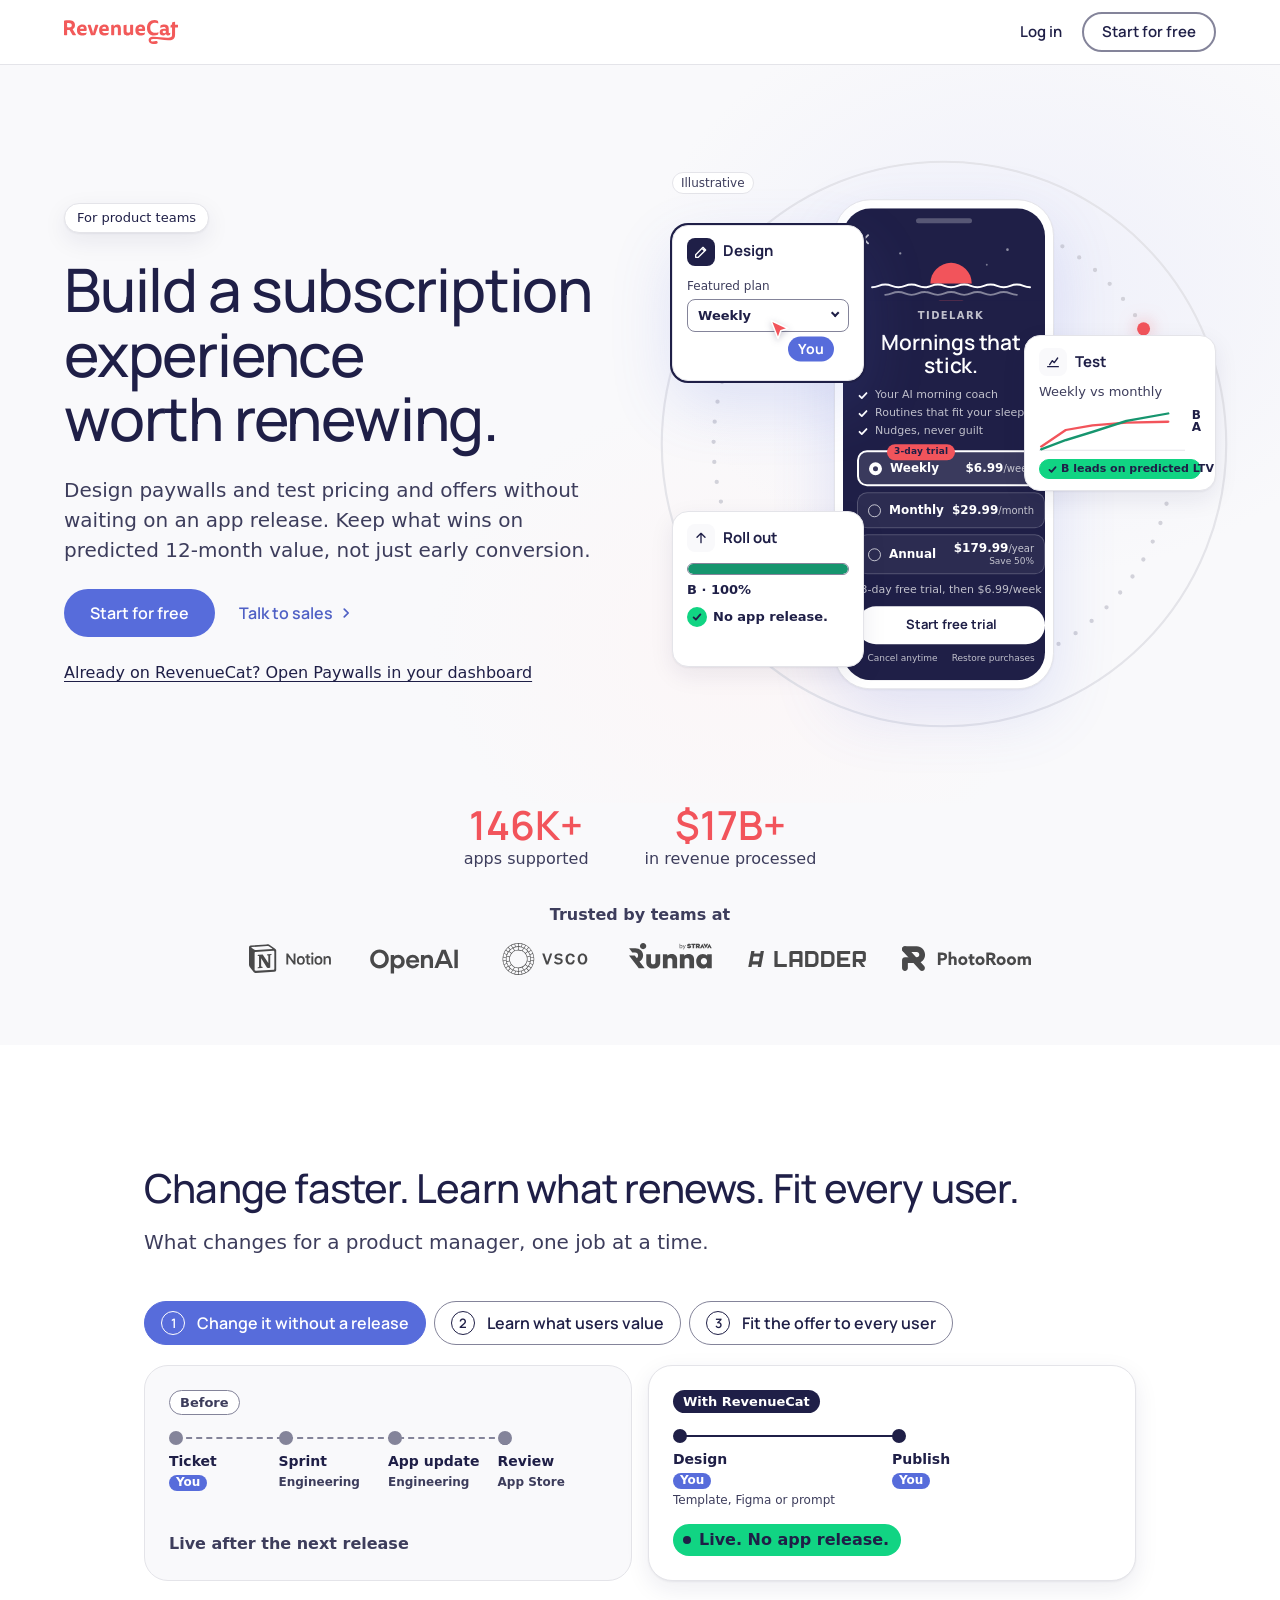
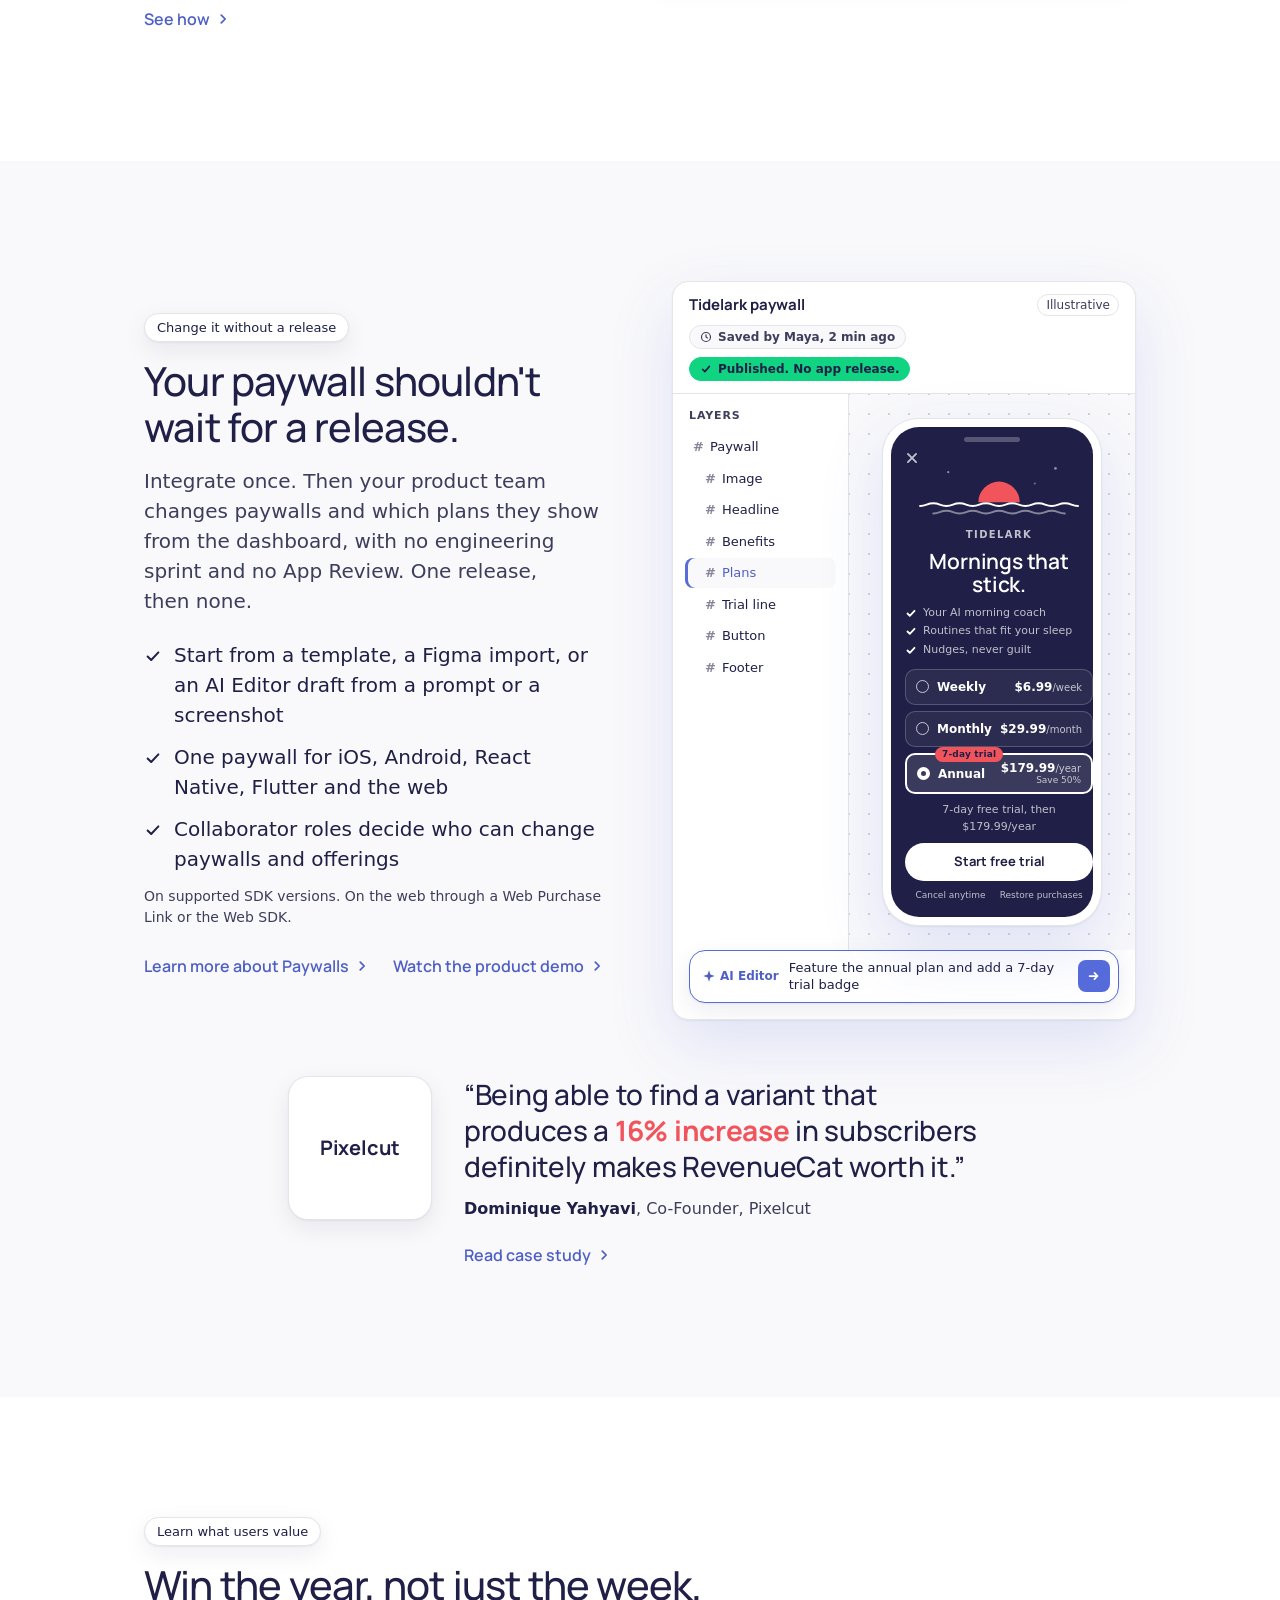
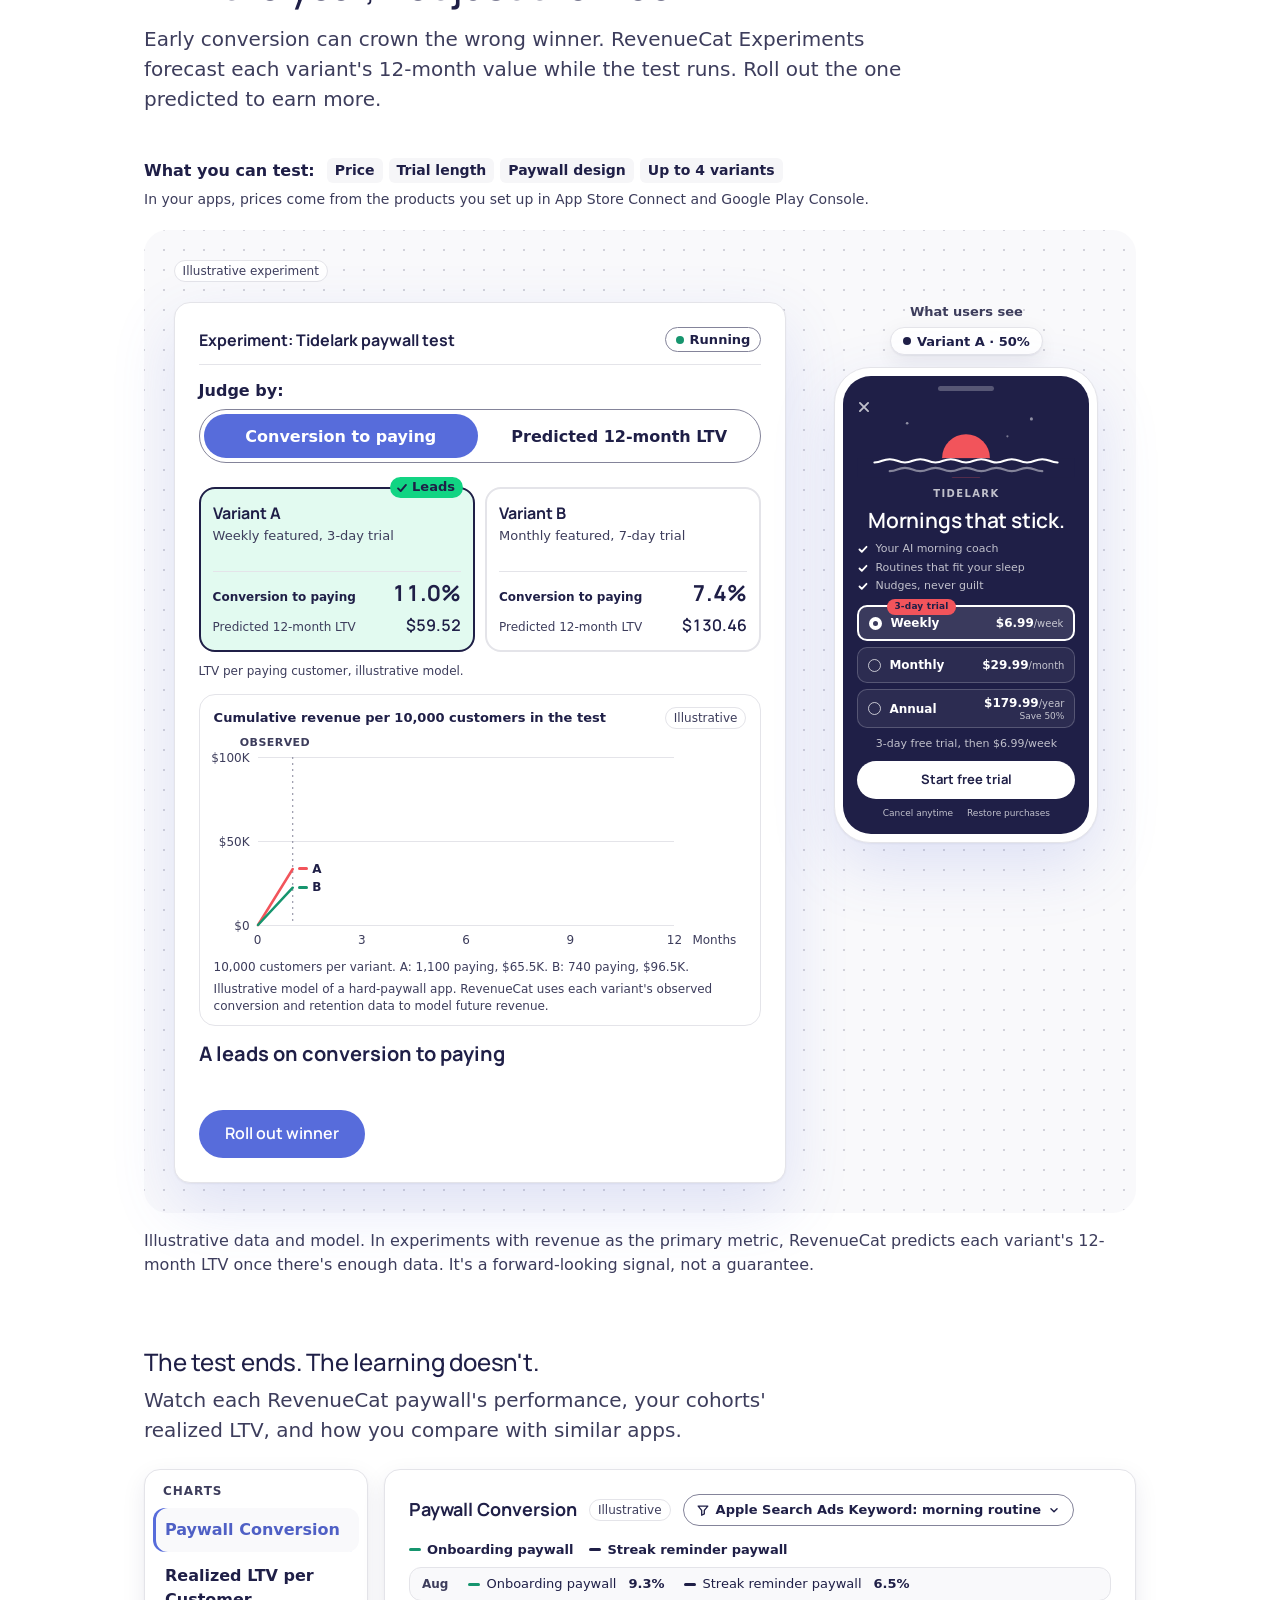
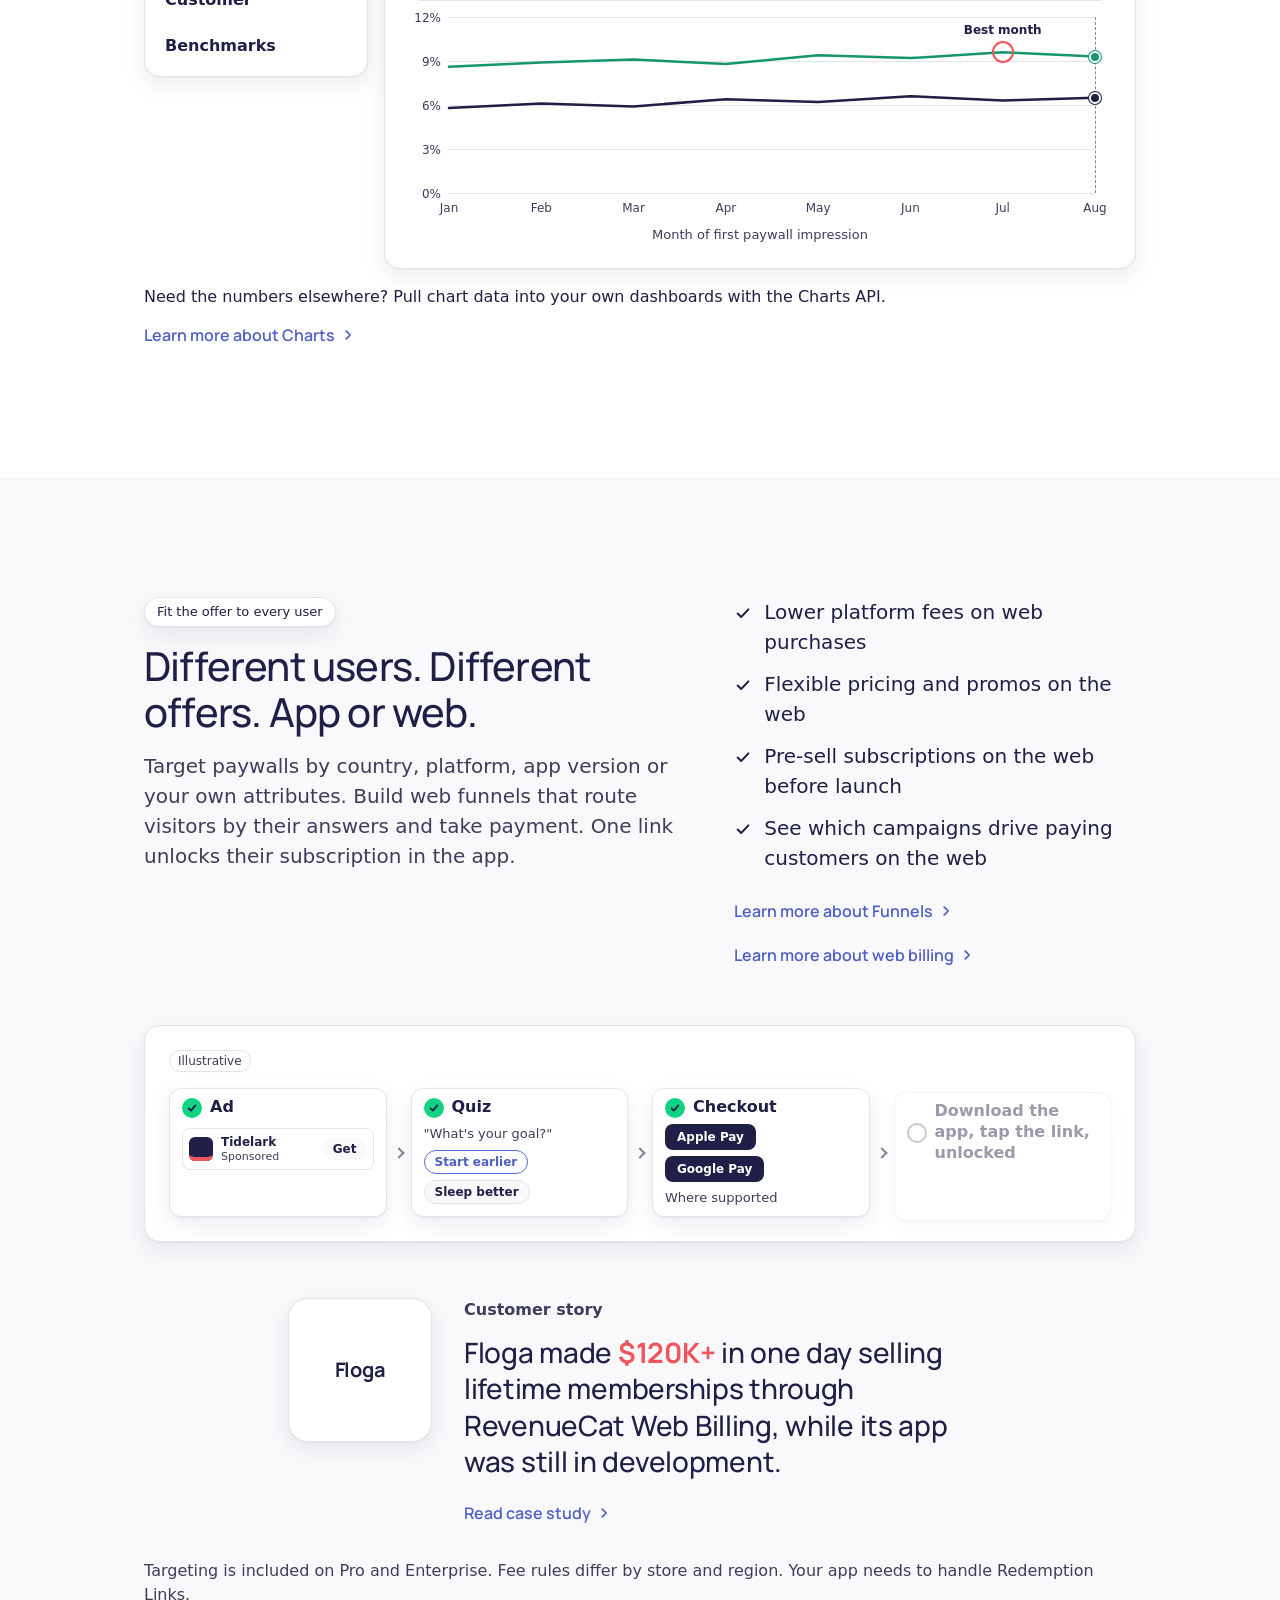
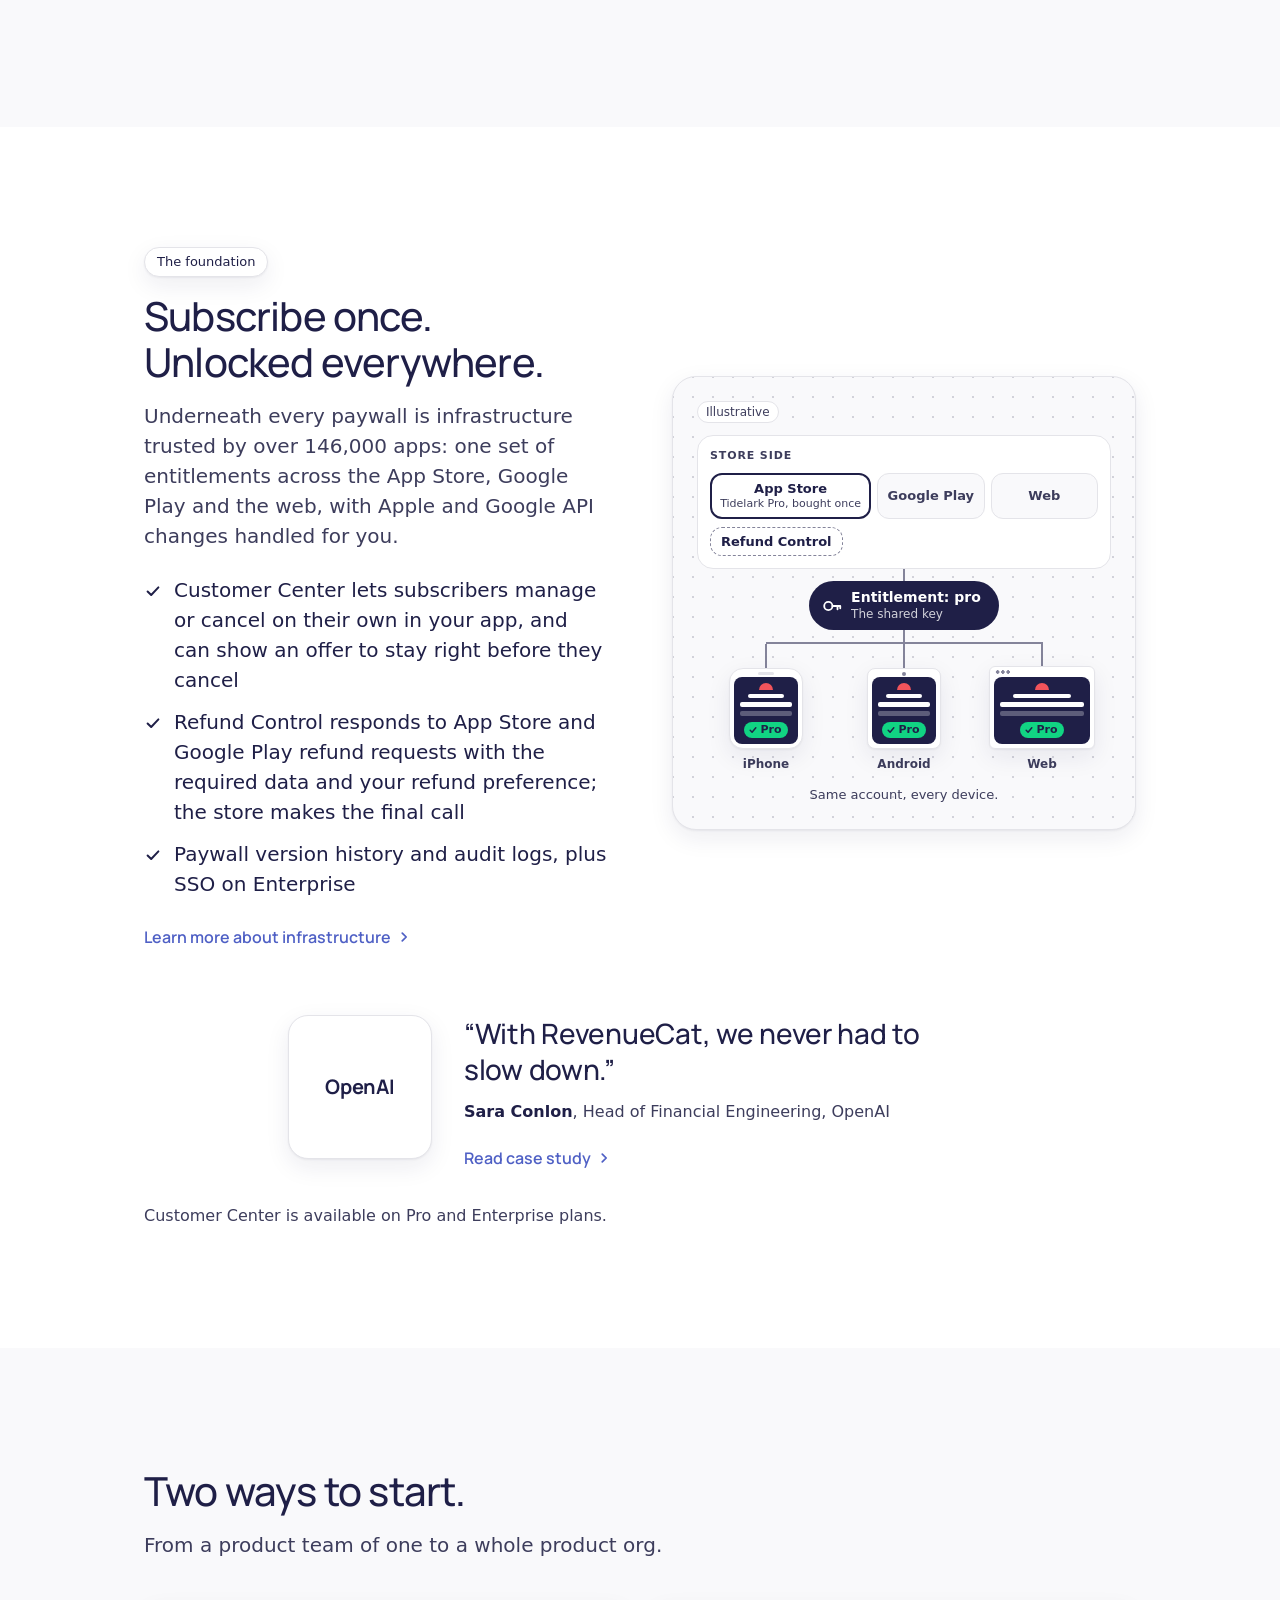
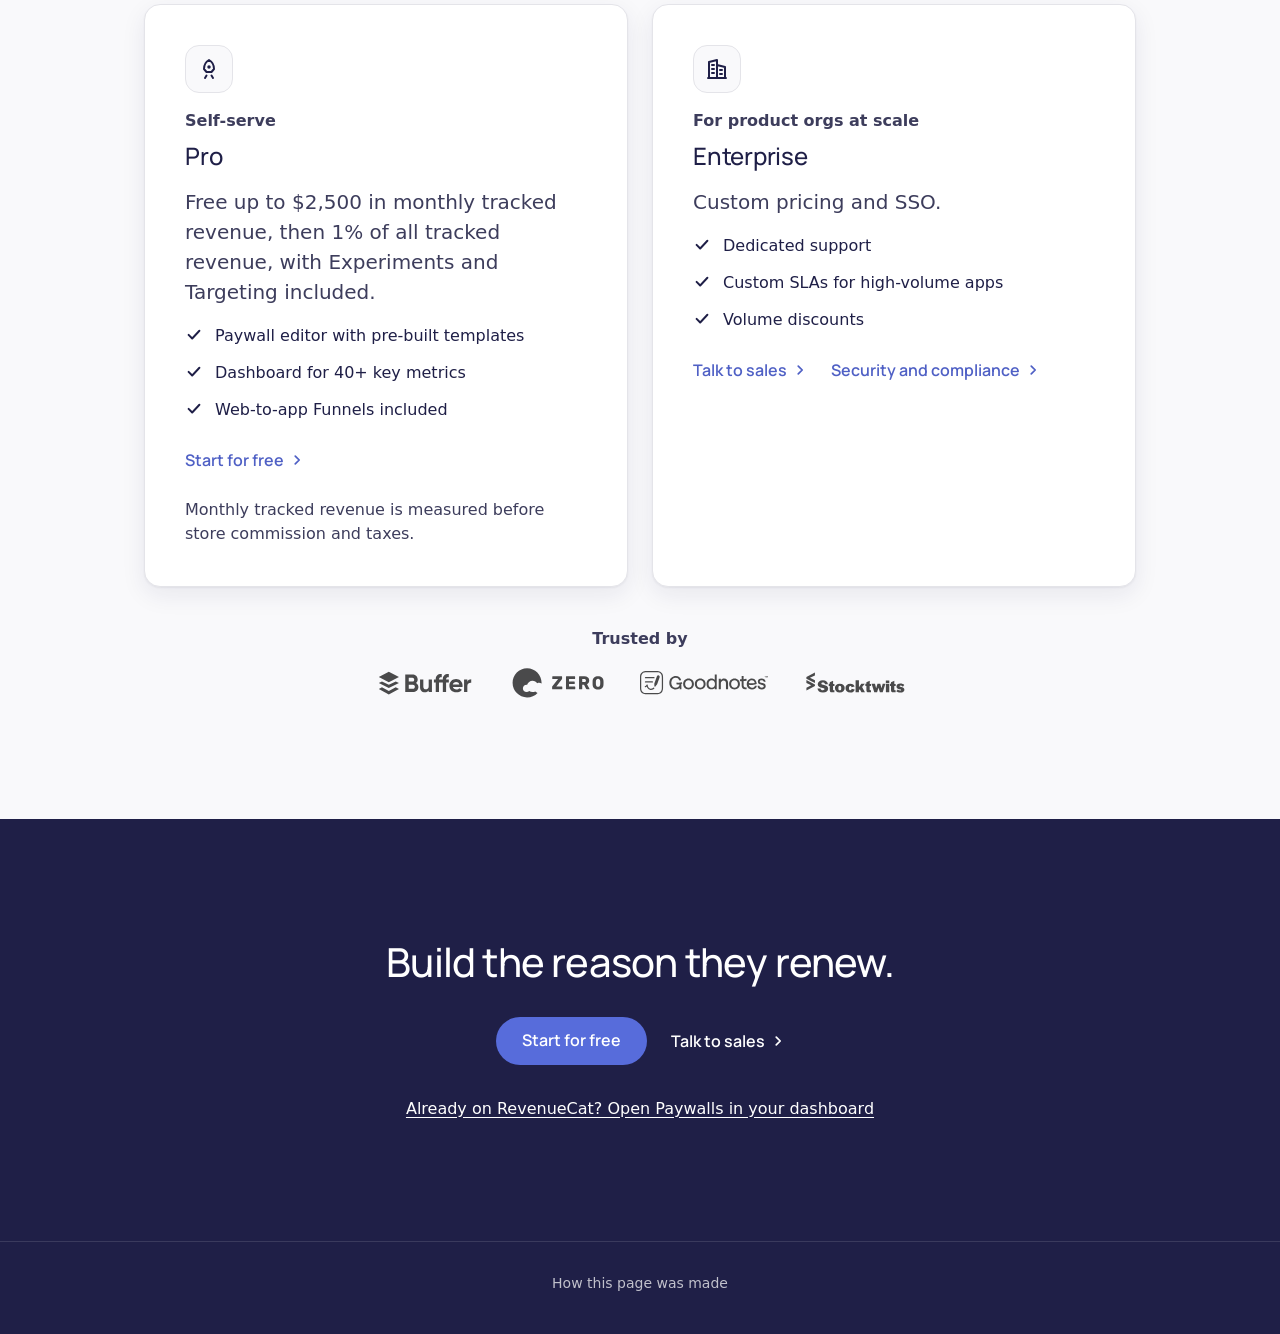
==== commit 732938f1: "Add process doc page at /process, with PDF export - site/process/index.html and site/css/process.css" ====
--- a/site/index.html
+++ b/site/index.html
@@ -3,6 +3,7 @@
 <head>
   <meta charset="utf-8">
   <meta name="viewport" content="width=device-width, initial-scale=1">
+  <meta name="robots" content="noindex">
   <title>For Product Managers | RevenueCat</title>
   <meta name="description" content="RevenueCat for product managers: design paywalls, test pricing and offers, and roll out winners judged on predicted 12-month value, without waiting on an app release.">
   <link rel="icon" href="assets/brand/app_icon.svg" type="image/svg+xml">
@@ -684,6 +685,12 @@
 
 </main>
 
+<footer class="site-footer">
+  <div class="container">
+    <a href="process/">How this page was made</a>
+  </div>
+</footer>
+
 <!-- Shared Tidelark paywall: a fictional premium AI morning-routine
      coach. Illustrative prices. Cloned into every [data-paywall] by
      js/paywall.js; used by the hero loop and the simulator. -->
--- a/site/css/base.css
+++ b/site/css/base.css
@@ -558,6 +558,25 @@
 .final-band .tertiary a { color: var(--rc-white); }
 .final-band :focus-visible { outline-color: var(--rc-white); }
 
+/* Footer: one quiet link on the ink band. White at 72% on ink is
+   8.6:1; a hairline separates it from the closing band. */
+.site-footer {
+  padding-block: 1.25rem 1.75rem;
+  border-top: 1px solid rgba(255, 255, 255, 0.12);
+  background: var(--rc-ink);
+  text-align: center;
+}
+.site-footer a {
+  display: inline-flex;
+  align-items: center;
+  min-height: 2.75rem;
+  color: rgba(255, 255, 255, 0.72);
+  font-size: 0.875rem;
+  text-decoration: none;
+}
+.site-footer a:hover { color: var(--rc-white); text-decoration: underline; text-underline-offset: 0.2em; }
+.site-footer :focus-visible { outline-color: var(--rc-white); }
+
 /* Tablet and up */
 @media (min-width: 48rem) {
   .badges { grid-template-columns: 1fr 1fr; }
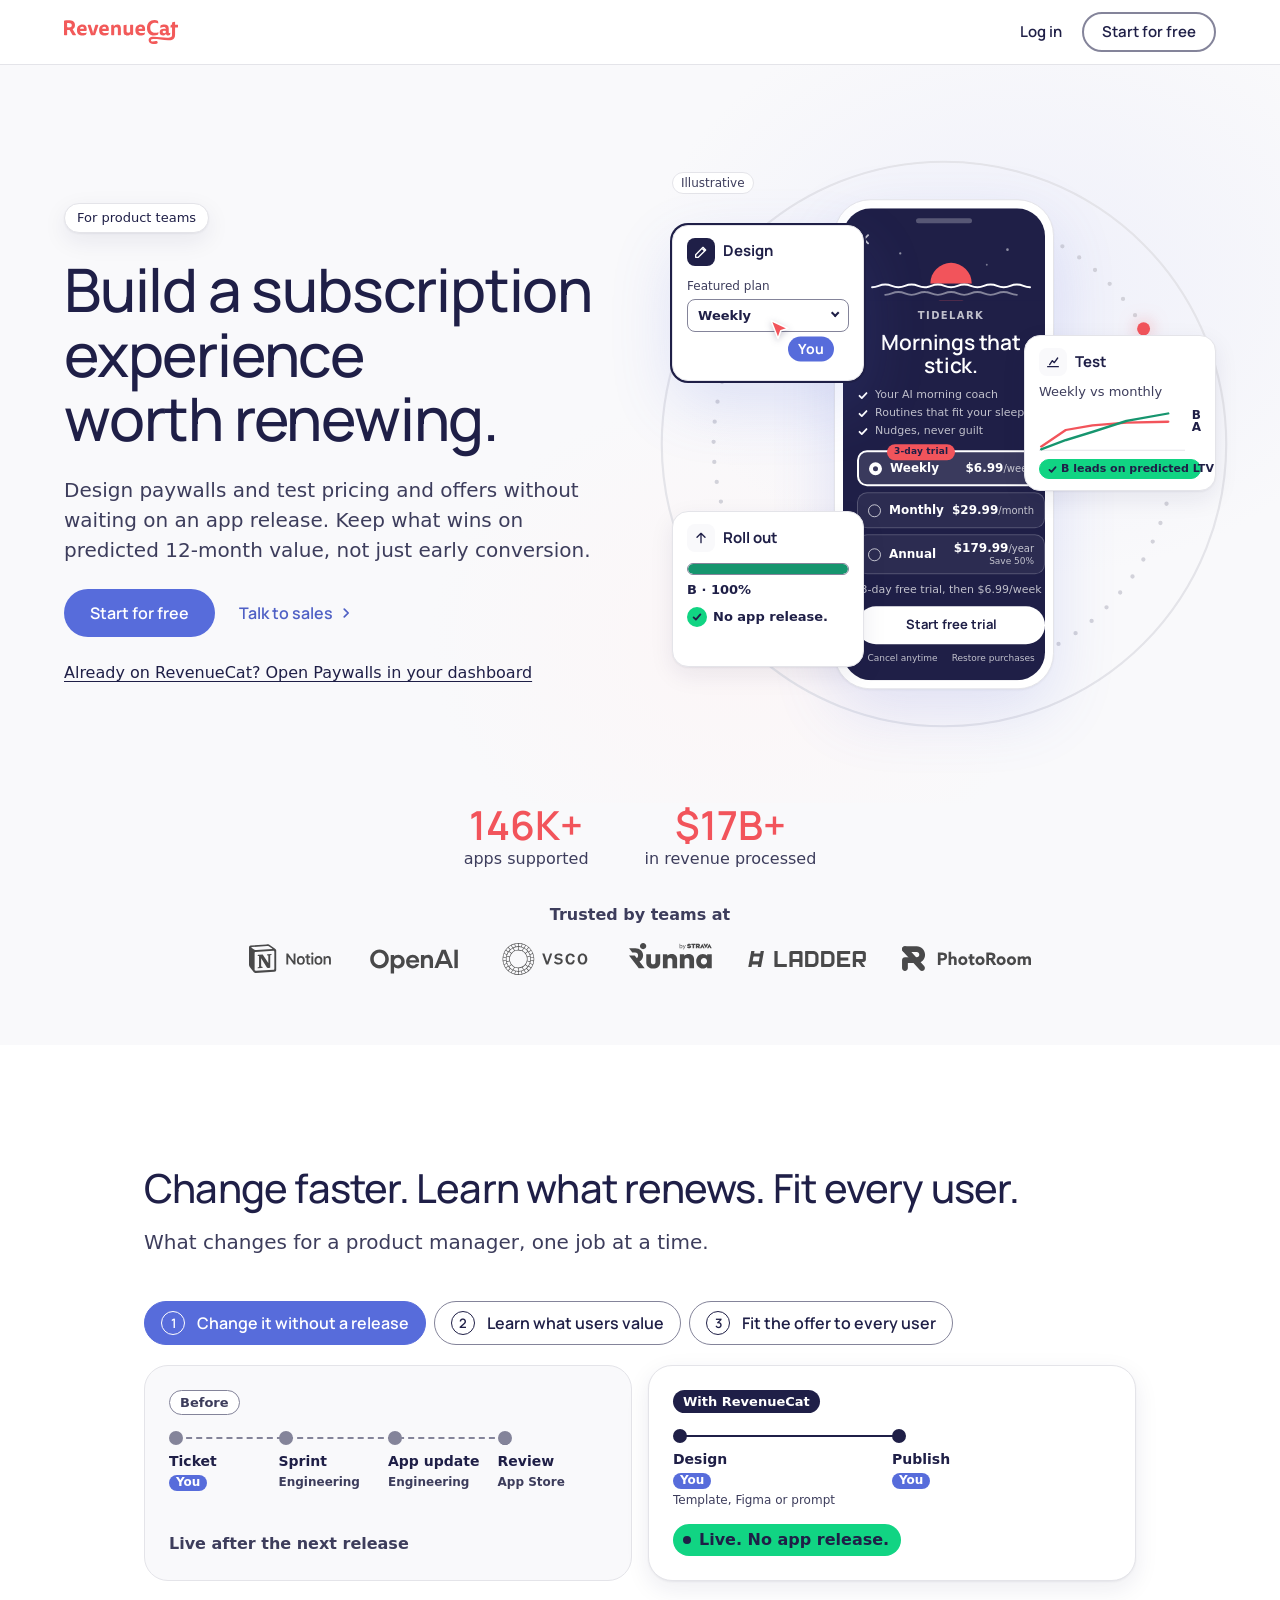
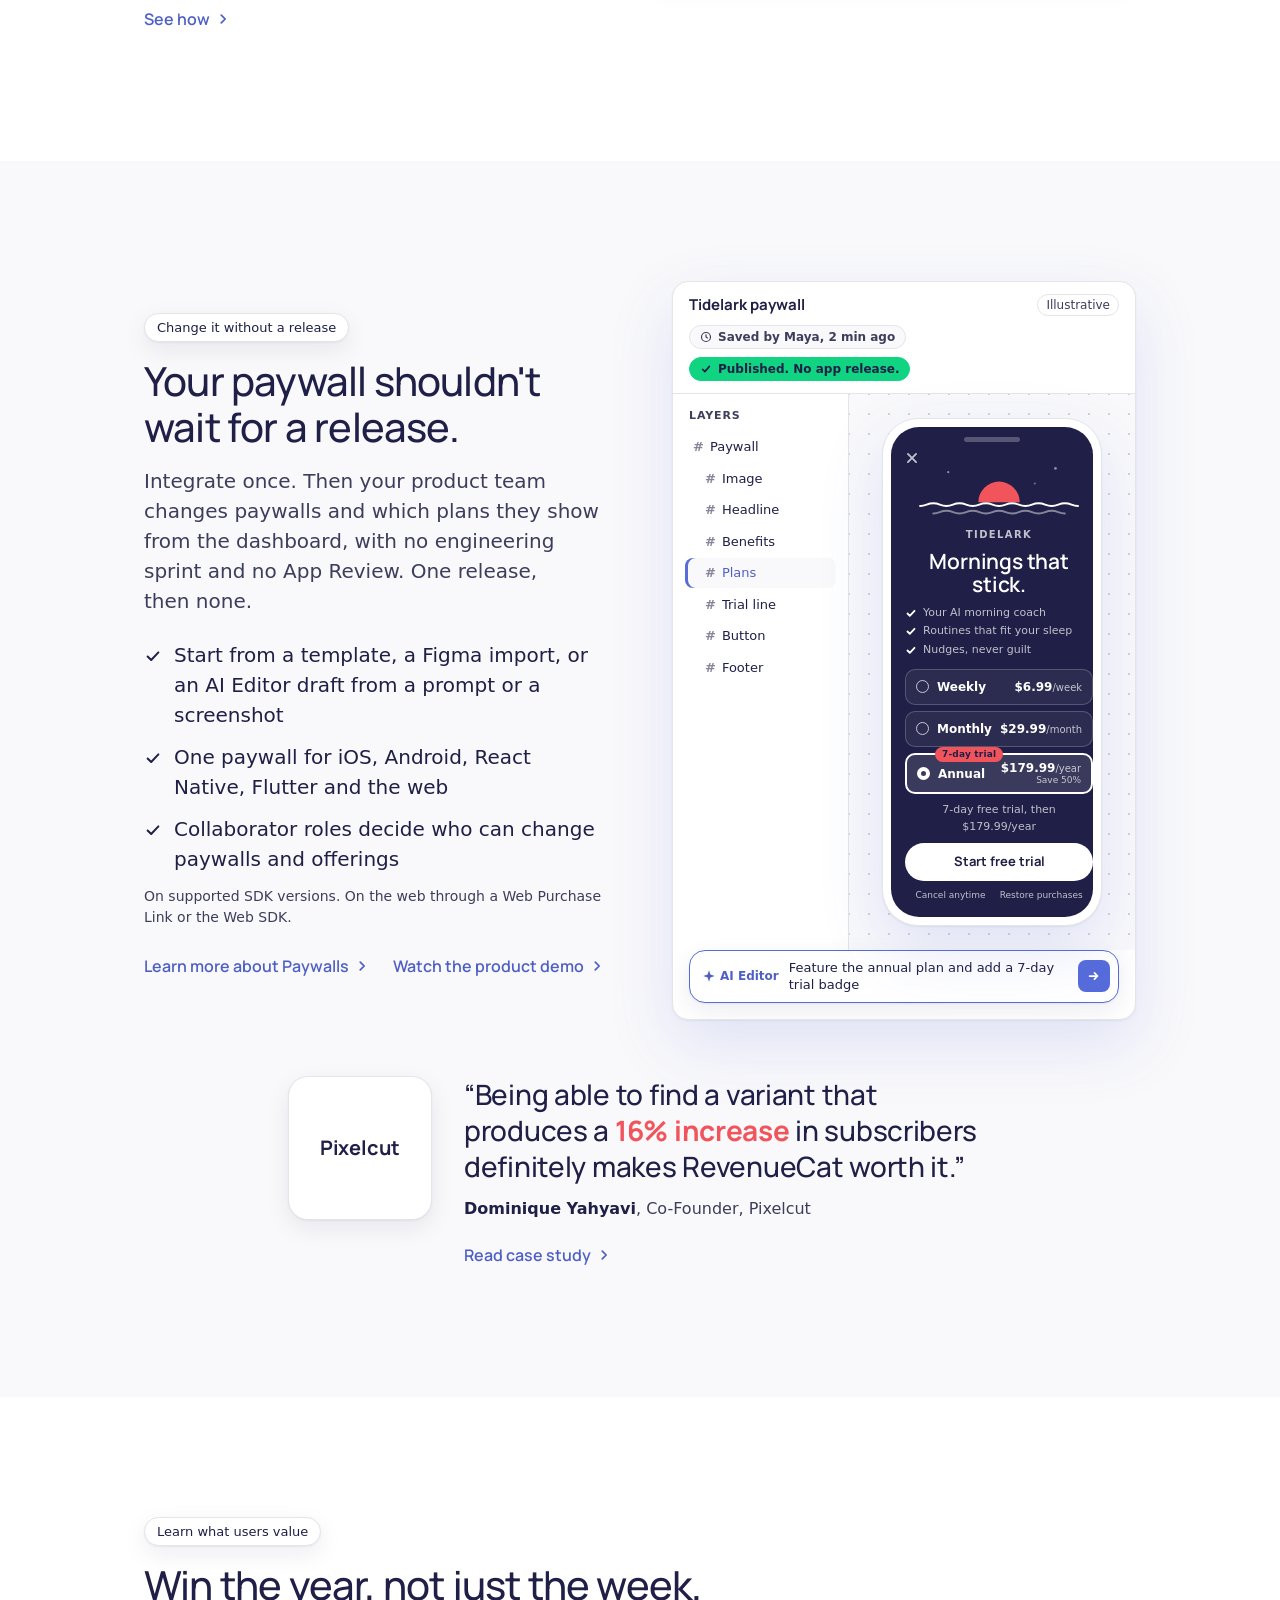
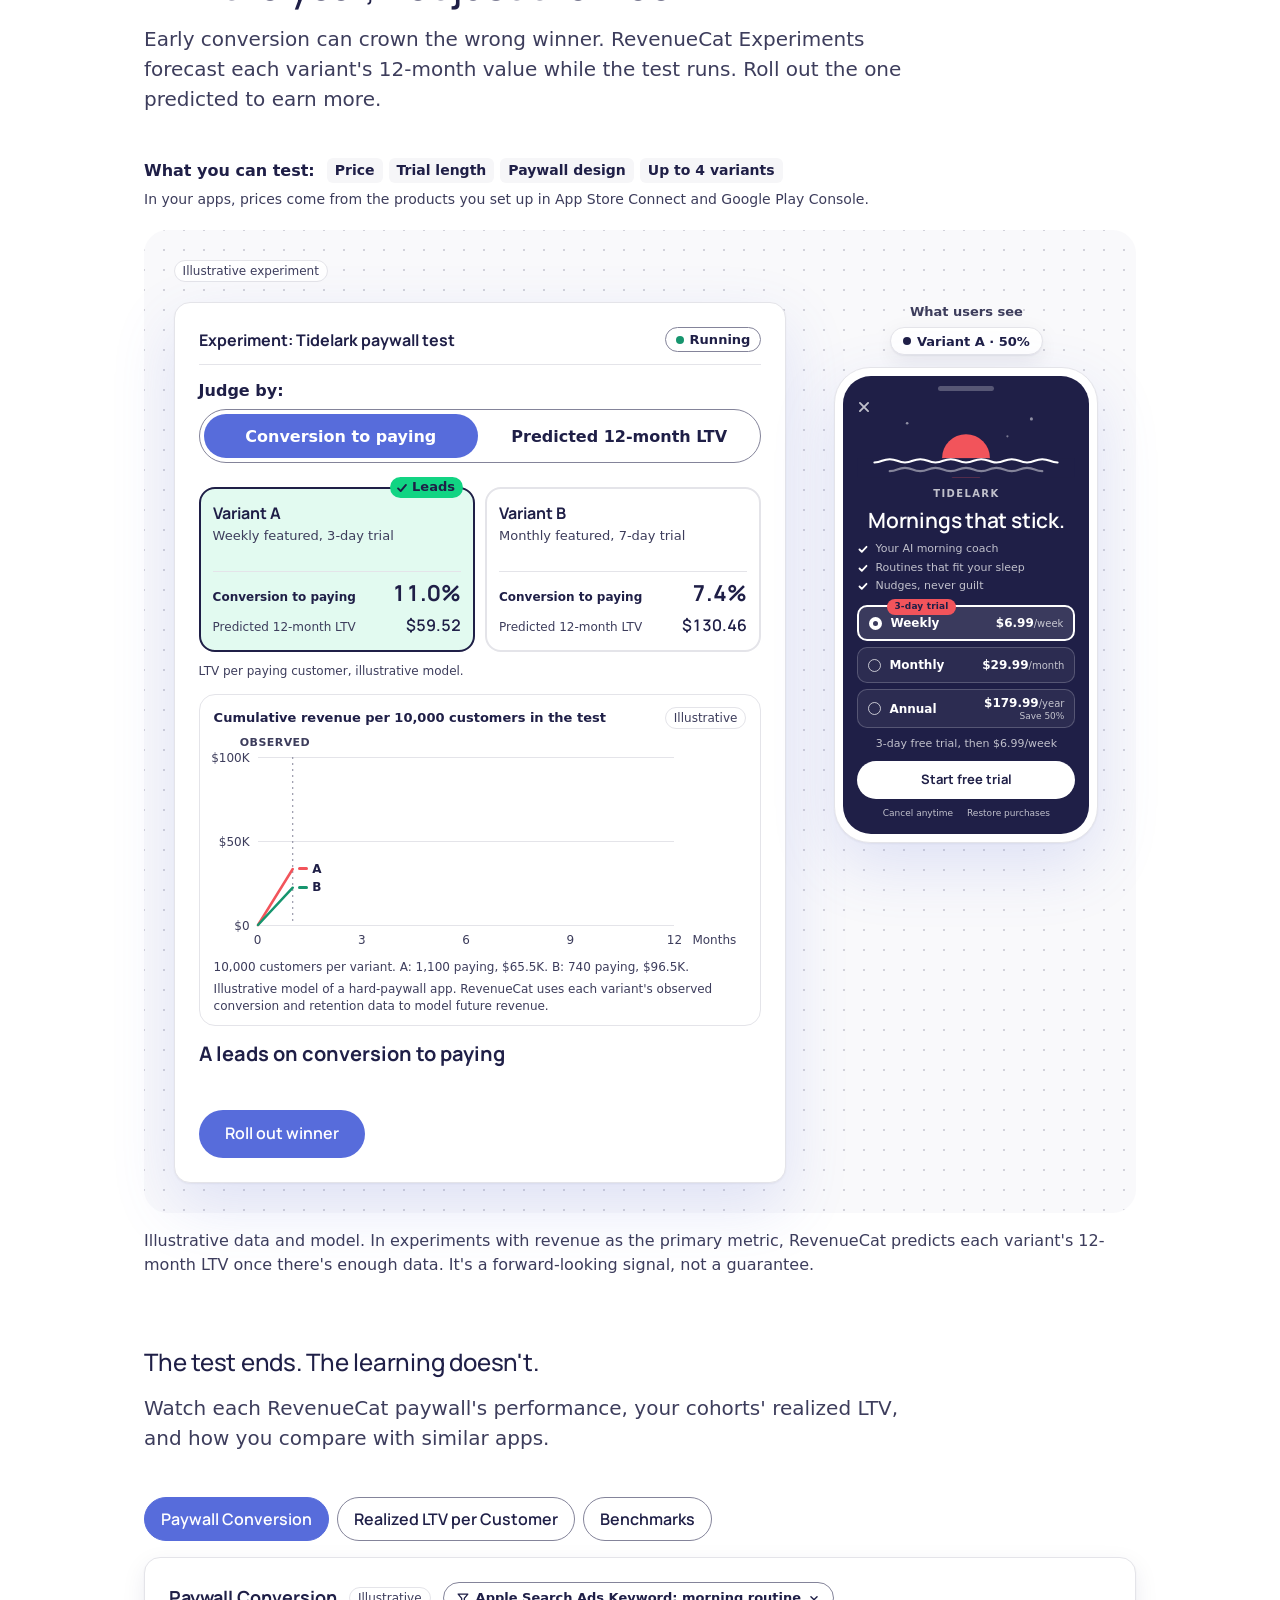
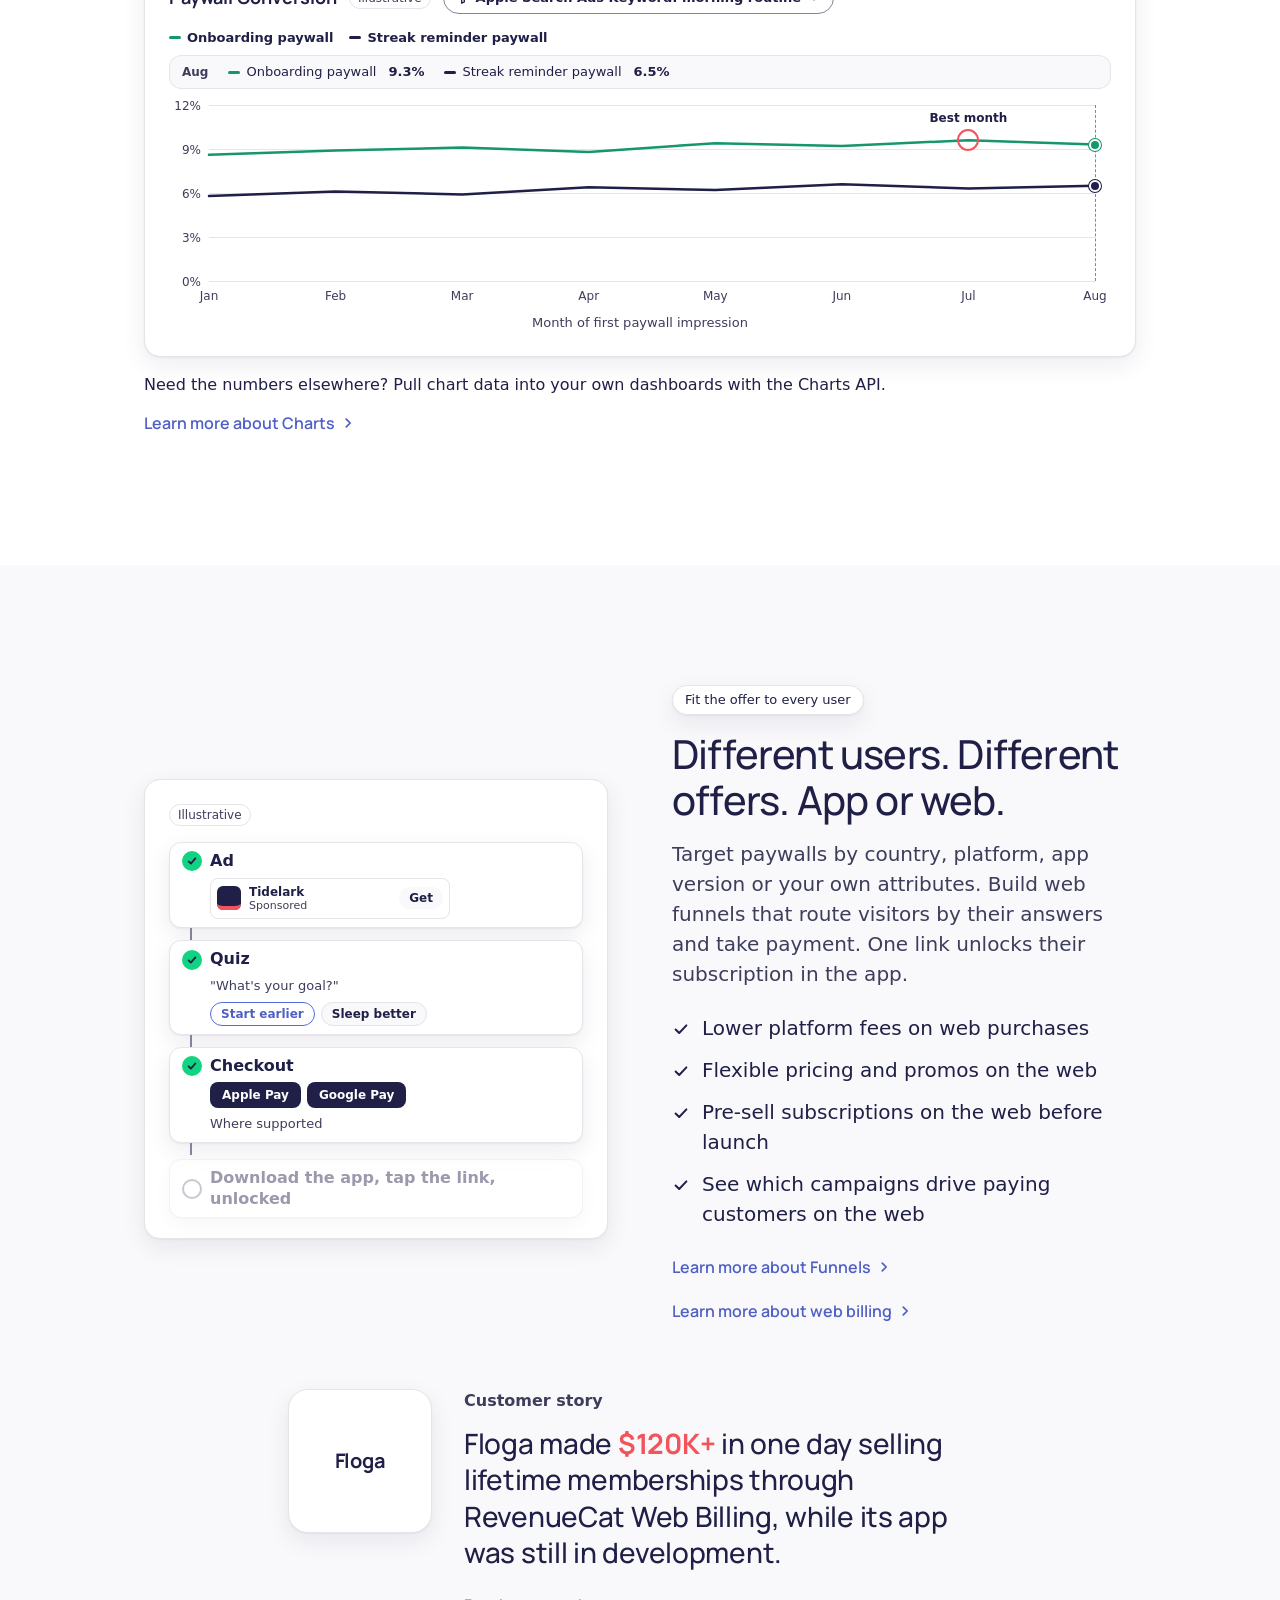
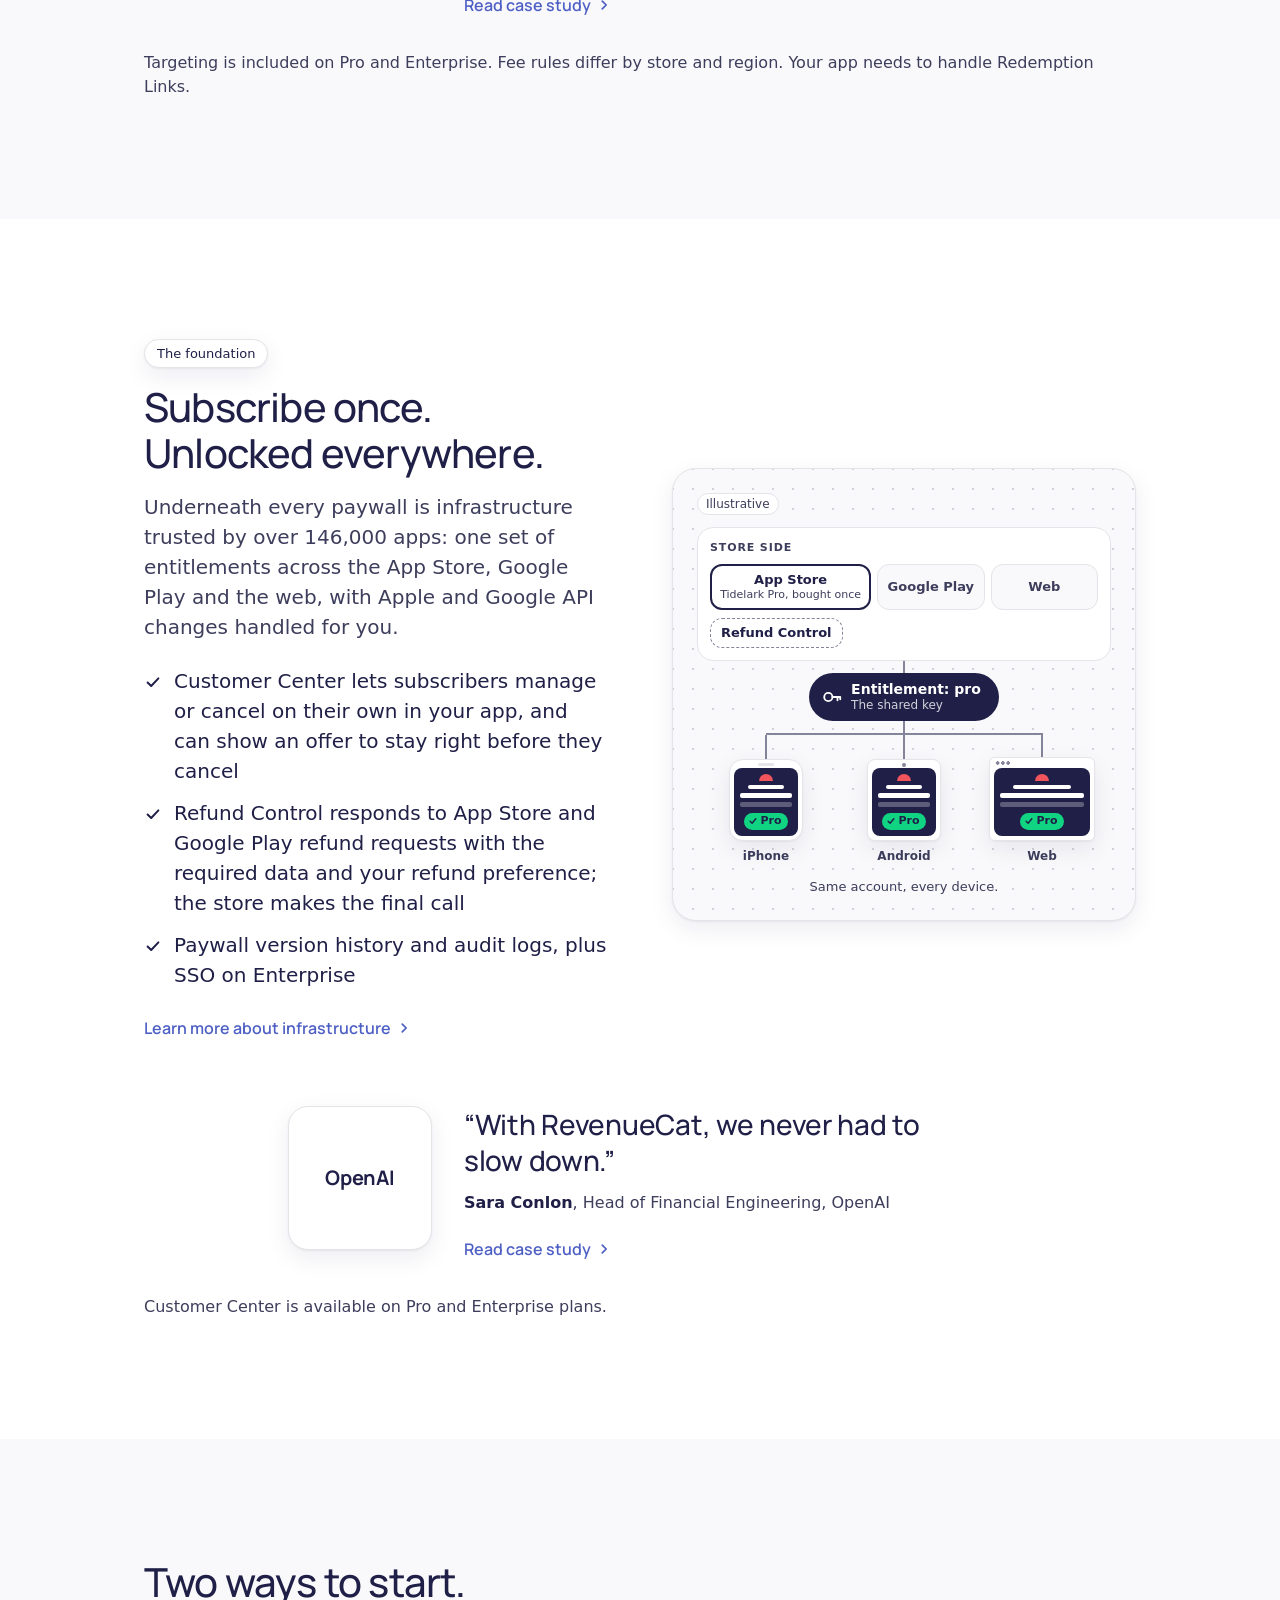
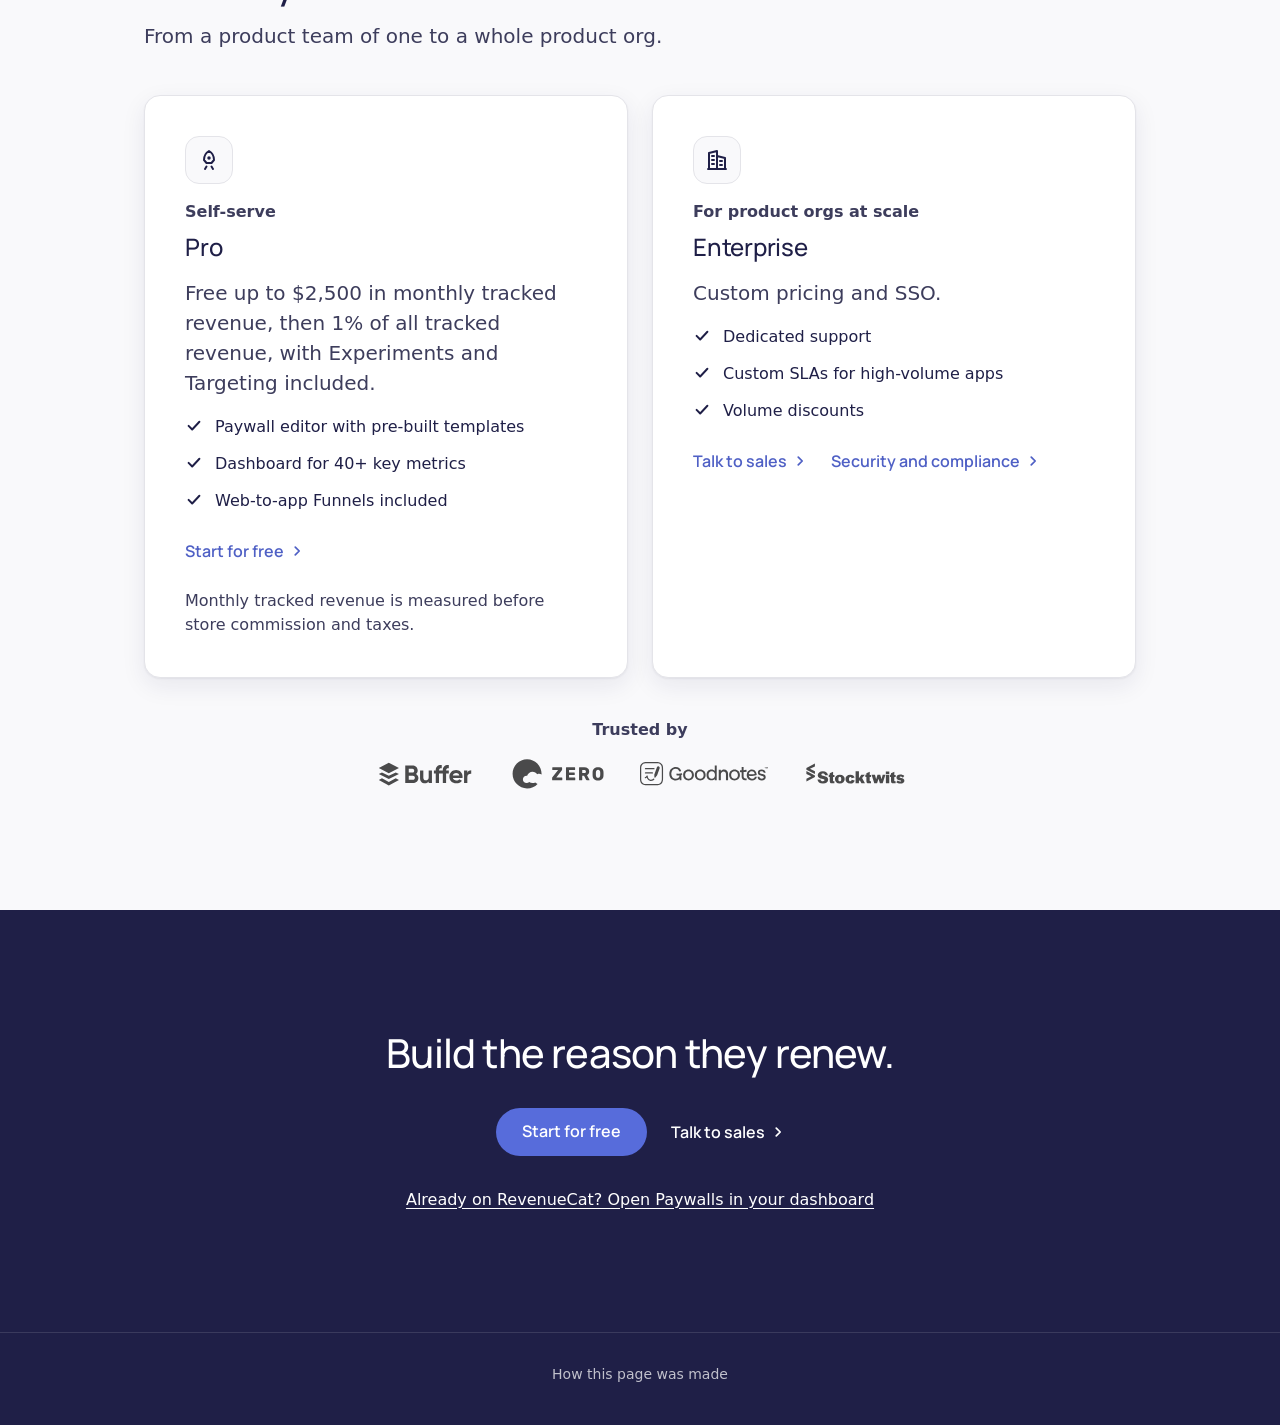
==== commit f02055be: "Build phase 5.2: three readability fixes after a final read - Section 3, Learn: better units, same p" ====
--- a/site/index.html
+++ b/site/index.html
@@ -12,6 +12,7 @@
   <link rel="stylesheet" href="https://fonts.googleapis.com/css2?family=Manrope:wght@500;600;700&display=swap">
   <link rel="stylesheet" href="css/tokens.css">
   <link rel="stylesheet" href="css/base.css">
+  <link rel="stylesheet" href="css/tabs.css">
   <link rel="stylesheet" href="css/phone.css">
   <link rel="stylesheet" href="css/paywall.css">
   <link rel="stylesheet" href="css/hero.css">
@@ -148,10 +149,10 @@
       </div>
 
       <div class="shift" data-shift>
-        <div class="shift-tabs" role="tablist" aria-labelledby="shift-title">
-          <button type="button" class="shift-tab" role="tab" id="tab-change" aria-controls="panel-change" aria-selected="true"><span class="tab-num" aria-hidden="true">1</span><span class="tab-long">Change it without a release</span><span class="tab-short" aria-hidden="true">Change</span></button>
-          <button type="button" class="shift-tab" role="tab" id="tab-learn" aria-controls="panel-learn" aria-selected="false" tabindex="-1"><span class="tab-num" aria-hidden="true">2</span><span class="tab-long">Learn what users value</span><span class="tab-short" aria-hidden="true">Learn</span></button>
-          <button type="button" class="shift-tab" role="tab" id="tab-fit" aria-controls="panel-fit" aria-selected="false" tabindex="-1"><span class="tab-num" aria-hidden="true">3</span><span class="tab-long">Fit the offer to every user</span><span class="tab-short" aria-hidden="true">Fit</span></button>
+        <div class="pill-tabs" role="tablist" aria-labelledby="shift-title">
+          <button type="button" class="pill-tab" role="tab" id="tab-change" aria-controls="panel-change" aria-selected="true"><span class="tab-num" aria-hidden="true">1</span><span class="tab-long">Change it without a release</span><span class="tab-short" aria-hidden="true">Change</span></button>
+          <button type="button" class="pill-tab" role="tab" id="tab-learn" aria-controls="panel-learn" aria-selected="false" tabindex="-1"><span class="tab-num" aria-hidden="true">2</span><span class="tab-long">Learn what users value</span><span class="tab-short" aria-hidden="true">Learn</span></button>
+          <button type="button" class="pill-tab" role="tab" id="tab-fit" aria-controls="panel-fit" aria-selected="false" tabindex="-1"><span class="tab-num" aria-hidden="true">3</span><span class="tab-long">Fit the offer to every user</span><span class="tab-short" aria-hidden="true">Fit</span></button>
         </div>
 
         <div class="shift-panel" role="tabpanel" id="panel-change" aria-labelledby="tab-change">
@@ -188,26 +189,26 @@
           <div class="pair" data-year>
             <div class="pair-card is-before">
               <p class="compare-label">Before</p>
-              <p class="pair-sub">Judged on week one</p>
+              <p class="pair-sub">Judged on conversion to paying</p>
               <div class="dot-field" aria-hidden="true">
-                <div class="dot-row a"><span class="dot-key">A</span><span class="dot-set" data-dots="a"></span></div>
-                <div class="dot-row b"><span class="dot-key">B</span><span class="dot-set" data-dots="b"></span></div>
-                <span class="dot-month">Week 1</span>
+                <div class="dot-row a"><span class="dot-key">A</span><span class="dot-set" data-dots="a" data-unit="paying"></span></div>
+                <div class="dot-row b"><span class="dot-key">B</span><span class="dot-set" data-dots="b" data-unit="paying"></span></div>
+                <span class="dot-month">Paying customers</span>
               </div>
               <p class="pair-caption"><span class="verdict">A wins</span></p>
             </div>
             <div class="pair-card is-now">
               <p class="compare-label">With RevenueCat</p>
-              <p class="pair-sub">Judged on the year, predicted</p>
+              <p class="pair-sub">Judged on predicted <span class="nowrap">12-month</span> LTV</p>
               <div class="dot-field" aria-hidden="true">
-                <div class="dot-row a"><span class="dot-key">A</span><span class="dot-set" data-dots="a" data-over-year></span></div>
-                <div class="dot-row b"><span class="dot-key">B</span><span class="dot-set" data-dots="b" data-over-year></span></div>
-                <span class="dot-month">Month <span data-dot-month>12</span></span>
+                <div class="dot-row a"><span class="dot-key">A</span><span class="dot-set" data-dots="a" data-unit="revenue"></span></div>
+                <div class="dot-row b"><span class="dot-key">B</span><span class="dot-set" data-dots="b" data-unit="revenue"></span></div>
+                <span class="dot-month" data-dot-label data-observed="Observed revenue, month 1" data-predicted="Predicted revenue by month {n}">Predicted revenue by month 12</span>
               </div>
               <p class="pair-caption"><span class="verdict is-win"><svg viewBox="0 0 16 16" aria-hidden="true" focusable="false"><path d="M3.5 8.5l3 3 6-7" fill="none" stroke="currentColor" stroke-width="2.4" stroke-linecap="round" stroke-linejoin="round"/></svg>B predicted to win the year</span></p>
             </div>
           </div>
-          <p class="pair-note">Each dot is 50 paying customers, from the illustrative model in the simulator below. A features weekly, B monthly.</p>
+          <p class="pair-note">Before, each dot is 50 paying customers. With RevenueCat, each dot is $5K of predicted revenue by month 12. Same illustrative test as the simulator below.</p>
           <a class="link-chevron" href="#learn">See how<svg viewBox="0 0 16 16" aria-hidden="true" focusable="false"><path d="M6 3.5 10.5 8 6 12.5" fill="none" stroke="currentColor" stroke-width="2" stroke-linecap="round" stroke-linejoin="round"/></svg></a>
         </div>
 
@@ -444,19 +445,16 @@
 
       <p class="sim-caption">Illustrative data and model. In experiments with revenue as the primary metric, RevenueCat predicts each variant's 12-month LTV once there's enough data. It's a forward-looking signal, not a guarantee.</p>
 
-      <div class="charts-intro">
+      <div class="section-head charts-intro">
         <h3 class="h3">The test ends. The learning doesn't.</h3>
         <p class="body">Watch each RevenueCat paywall's performance, your cohorts' realized LTV, and how you compare with similar apps.</p>
       </div>
 
       <div class="charts" data-charts>
-        <div class="charts-side ui-card">
-          <p class="charts-side-title" id="charts-list-title">Charts</p>
-          <div class="charts-list" role="tablist" aria-orientation="vertical" aria-labelledby="charts-list-title">
-            <button type="button" class="charts-tab" role="tab" id="ch-tab-conv" aria-controls="ch-conv" aria-selected="true"><span class="tab-long">Paywall Conversion</span><span class="tab-short" aria-hidden="true">Paywalls</span></button>
-            <button type="button" class="charts-tab" role="tab" id="ch-tab-ltv" aria-controls="ch-ltv" aria-selected="false" tabindex="-1"><span class="tab-long">Realized LTV per Customer</span><span class="tab-short" aria-hidden="true">LTV</span></button>
-            <button type="button" class="charts-tab" role="tab" id="ch-tab-bench" aria-controls="ch-bench" aria-selected="false" tabindex="-1"><span class="tab-long">Benchmarks</span><span class="tab-short" aria-hidden="true">Benchmarks</span></button>
-          </div>
+        <div class="pill-tabs" role="tablist" aria-label="Charts">
+          <button type="button" class="pill-tab" role="tab" id="ch-tab-conv" aria-controls="ch-conv" aria-selected="true"><span class="tab-long">Paywall Conversion</span><span class="tab-short" aria-hidden="true">Paywalls</span></button>
+          <button type="button" class="pill-tab" role="tab" id="ch-tab-ltv" aria-controls="ch-ltv" aria-selected="false" tabindex="-1"><span class="tab-long">Realized LTV per Customer</span><span class="tab-short" aria-hidden="true">LTV</span></button>
+          <button type="button" class="pill-tab" role="tab" id="ch-tab-bench" aria-controls="ch-bench" aria-selected="false" tabindex="-1"><span class="tab-long">Benchmarks</span><span class="tab-short" aria-hidden="true">Benchmarks</span></button>
         </div>
 
         <div class="charts-main ui-card">
@@ -516,13 +514,11 @@
   <!-- 6. Fit the offer to every user: visual left, text right -->
   <section class="section bg-off" id="fit" aria-labelledby="fit-title">
     <div class="container">
-      <div class="fit-head">
-        <div class="fit-intro">
+      <div class="split split--reverse fit-split">
+        <div class="fit-text">
           <p class="eyebrow">Fit the offer to every user</p>
           <h2 class="h2" id="fit-title">Different users. Different offers. App or web.</h2>
           <p class="body">Target paywalls by country, platform, app version or your own attributes. Build web funnels that route visitors by their answers and take payment. One link unlocks their subscription in the app.</p>
-        </div>
-        <div class="fit-web">
           <ul class="checks">
             <li><svg viewBox="0 0 20 20" aria-hidden="true" focusable="false"><path d="M4 10.5l4 4L16 6" fill="none" stroke="currentColor" stroke-width="2.2" stroke-linecap="round" stroke-linejoin="round"/></svg><span>Lower platform fees on web purchases</span></li>
             <li><svg viewBox="0 0 20 20" aria-hidden="true" focusable="false"><path d="M4 10.5l4 4L16 6" fill="none" stroke="currentColor" stroke-width="2.2" stroke-linecap="round" stroke-linejoin="round"/></svg><span>Flexible pricing and promos on the web</span></li>
@@ -534,16 +530,15 @@
             <a class="link-chevron" href="https://www.revenuecat.com/feature/web">Learn more about web billing<svg viewBox="0 0 16 16" aria-hidden="true" focusable="false"><path d="M6 3.5 10.5 8 6 12.5" fill="none" stroke="currentColor" stroke-width="2" stroke-linecap="round" stroke-linejoin="round"/></svg></a>
           </div>
         </div>
-      </div>
-
-      <div class="flow ui-card" data-flow>
-        <span class="tag">Illustrative</span>
-        <ol class="flow-steps">
-          <li class="flow-step is-lit"><div class="flow-card"><p class="flow-title"><span class="flow-check"><svg viewBox="0 0 16 16" aria-hidden="true" focusable="false"><path d="M3.5 8.5l3 3 6-7" fill="none" stroke="currentColor" stroke-width="2.4" stroke-linecap="round" stroke-linejoin="round"/></svg></span>Ad</p><div class="flow-ad" aria-hidden="true"><span class="flow-ad-icon"></span><span class="flow-ad-text"><b>Tidelark</b><small>Sponsored</small></span><span class="flow-ad-cta">Get</span></div></div></li>
-          <li class="flow-step is-lit"><div class="flow-card"><p class="flow-title"><span class="flow-check"><svg viewBox="0 0 16 16" aria-hidden="true" focusable="false"><path d="M3.5 8.5l3 3 6-7" fill="none" stroke="currentColor" stroke-width="2.4" stroke-linecap="round" stroke-linejoin="round"/></svg></span>Quiz</p><p class="flow-sub">"What's your goal?"</p><div class="flow-row"><span class="flow-pill is-chosen">Start earlier</span><span class="flow-pill">Sleep better</span></div></div></li>
-          <li class="flow-step is-lit"><div class="flow-card"><p class="flow-title"><span class="flow-check"><svg viewBox="0 0 16 16" aria-hidden="true" focusable="false"><path d="M3.5 8.5l3 3 6-7" fill="none" stroke="currentColor" stroke-width="2.4" stroke-linecap="round" stroke-linejoin="round"/></svg></span>Checkout</p><div class="flow-pay"><span>Apple Pay</span><span>Google Pay</span></div><p class="flow-sub">Where supported</p></div></li>
-          <li class="flow-step is-lit"><div class="flow-card"><p class="flow-title"><span class="flow-check"><svg viewBox="0 0 16 16" aria-hidden="true" focusable="false"><path d="M3.5 8.5l3 3 6-7" fill="none" stroke="currentColor" stroke-width="2.4" stroke-linecap="round" stroke-linejoin="round"/></svg></span>Download the app, tap the link, unlocked</p></div></li>
-        </ol>
+        <div class="flow ui-card" data-flow>
+          <span class="tag">Illustrative</span>
+          <ol class="flow-steps">
+            <li class="flow-step is-lit"><div class="flow-card"><p class="flow-title"><span class="flow-check"><svg viewBox="0 0 16 16" aria-hidden="true" focusable="false"><path d="M3.5 8.5l3 3 6-7" fill="none" stroke="currentColor" stroke-width="2.4" stroke-linecap="round" stroke-linejoin="round"/></svg></span>Ad</p><div class="flow-ad" aria-hidden="true"><span class="flow-ad-icon"></span><span class="flow-ad-text"><b>Tidelark</b><small>Sponsored</small></span><span class="flow-ad-cta">Get</span></div></div></li>
+            <li class="flow-step is-lit"><div class="flow-card"><p class="flow-title"><span class="flow-check"><svg viewBox="0 0 16 16" aria-hidden="true" focusable="false"><path d="M3.5 8.5l3 3 6-7" fill="none" stroke="currentColor" stroke-width="2.4" stroke-linecap="round" stroke-linejoin="round"/></svg></span>Quiz</p><p class="flow-sub">"What's your goal?"</p><div class="flow-row"><span class="flow-pill is-chosen">Start earlier</span><span class="flow-pill">Sleep better</span></div></div></li>
+            <li class="flow-step is-lit"><div class="flow-card"><p class="flow-title"><span class="flow-check"><svg viewBox="0 0 16 16" aria-hidden="true" focusable="false"><path d="M3.5 8.5l3 3 6-7" fill="none" stroke="currentColor" stroke-width="2.4" stroke-linecap="round" stroke-linejoin="round"/></svg></span>Checkout</p><div class="flow-pay"><span>Apple Pay</span><span>Google Pay</span></div><p class="flow-sub">Where supported</p></div></li>
+            <li class="flow-step is-lit"><div class="flow-card"><p class="flow-title"><span class="flow-check"><svg viewBox="0 0 16 16" aria-hidden="true" focusable="false"><path d="M3.5 8.5l3 3 6-7" fill="none" stroke="currentColor" stroke-width="2.4" stroke-linecap="round" stroke-linejoin="round"/></svg></span>Download the app, tap the link, unlocked</p></div></li>
+          </ol>
+        </div>
       </div>
 
       <figure class="testimonial">
--- a/site/css/tabs.css
+++ b/site/css/tabs.css
@@ -0,0 +1,69 @@
+/* Pill tabs: one component for page section 3 and the Charts module.
+   Mobile: three equal segments in one outlined bar, short labels (the
+   full label stays as the accessible name). Desktop: outlined pills in
+   a row with full labels, and an optional number. Selection is blue,
+   white text 4.59:1. The WAI-ARIA tab behavior lives in each module's
+   script. */
+
+.pill-tabs {
+  display: grid;
+  grid-template-columns: repeat(3, minmax(0, 1fr));
+  gap: 0.25rem;
+  padding: 0.25rem;
+  border: 1px solid var(--rc-outline);
+  border-radius: var(--radius-pill);
+  background: var(--rc-white);
+}
+.pill-tab {
+  display: flex;
+  align-items: center;
+  justify-content: center;
+  gap: 0.625rem;
+  min-width: 0;
+  min-height: 2.75rem;
+  padding: 0.375rem 0.5rem;
+  border: 1px solid transparent;
+  border-radius: var(--radius-pill);
+  background: none;
+  color: var(--rc-ink);
+  font-family: var(--font-display);
+  font-size: var(--fs-small);
+  font-weight: 600;
+  white-space: nowrap;
+  cursor: pointer;
+  transition: background-color var(--dur-fast) var(--ease), border-color var(--dur-fast) var(--ease);
+}
+.pill-tab:hover { background: var(--rc-offwhite); }
+.pill-tab[aria-selected="true"] { background: var(--rc-blue); color: var(--rc-white); }
+.pill-tab .tab-num {
+  display: none;
+  place-items: center;
+  flex: none;
+  width: 1.5rem;
+  height: 1.5rem;
+  border-radius: 50%;
+  border: 1px solid currentColor;
+  font-size: 0.8125rem;
+}
+/* Mobile: the short label shows; the full one stays for screen readers */
+.pill-tab .tab-long { position: absolute; width: 1px; height: 1px; overflow: hidden; clip: rect(0 0 0 0); white-space: nowrap; }
+
+@media (min-width: 48rem) {
+  .pill-tabs { display: flex; flex-wrap: wrap; gap: 0.5rem; padding: 0; border: 0; background: none; }
+  .pill-tab {
+    justify-content: flex-start;
+    gap: 0.75rem;
+    padding: 0.5rem 1rem;
+    border-color: var(--rc-outline); /* control outline, 3.65:1 */
+    background: var(--rc-white);
+  }
+  .pill-tab:hover { border-color: var(--rc-ink); background: var(--rc-white); }
+  .pill-tab[aria-selected="true"] { border-color: var(--rc-blue); background: var(--rc-blue); }
+  .pill-tab .tab-num { display: inline-grid; }
+  .pill-tab .tab-long { position: static; width: auto; height: auto; overflow: visible; clip: auto; }
+  .pill-tab .tab-short { display: none; }
+}
+
+@media (prefers-reduced-motion: reduce) {
+  .pill-tab { transition: none; }
+}
--- a/site/css/shift.css
+++ b/site/css/shift.css
@@ -1,54 +1,11 @@
 /* Section 3: three tabs, one per job. Each tab shows "Before" and
    "With RevenueCat" side by side at equal height (stacked on mobile).
-   Mobile tabs are three equal segments with short labels. Blue is for
+   The tabs are the shared pill-tab component (tabs.css). Blue is for
    the selected tab and the "You" owner labels only.
    Default styles are the end states (no-JS and reduced motion); the
    animations start from .is-armed. Illustrative. */
 
 .shift { display: grid; gap: 1.25rem; }
-
-/* ---------- Tabs ---------- */
-.shift-tabs {
-  display: grid;
-  grid-template-columns: repeat(3, minmax(0, 1fr));
-  gap: 0.25rem;
-  padding: 0.25rem;
-  border: 1px solid var(--rc-outline);
-  border-radius: var(--radius-pill);
-  background: var(--rc-white);
-}
-.shift-tab {
-  display: flex;
-  align-items: center;
-  justify-content: center;
-  gap: 0.625rem;
-  min-width: 0;
-  min-height: 2.75rem;
-  padding: 0.375rem 0.5rem;
-  border: 1px solid transparent;
-  border-radius: var(--radius-pill);
-  background: none;
-  color: var(--rc-ink);
-  font-family: var(--font-display);
-  font-size: var(--fs-small);
-  font-weight: 600;
-  cursor: pointer;
-  transition: background-color var(--dur-fast) var(--ease), border-color var(--dur-fast) var(--ease);
-}
-.shift-tab:hover { background: var(--rc-offwhite); }
-.shift-tab[aria-selected="true"] { background: var(--rc-blue); color: var(--rc-white); } /* selection: blue, white 4.59:1 */
-.shift-tab .tab-num {
-  display: none;
-  place-items: center;
-  flex: none;
-  width: 1.5rem;
-  height: 1.5rem;
-  border-radius: 50%;
-  border: 1px solid currentColor;
-  font-size: 0.8125rem;
-}
-/* Mobile: the short label shows; the full one stays for screen readers */
-.shift-tab .tab-long { position: absolute; width: 1px; height: 1px; overflow: hidden; clip: rect(0 0 0 0); white-space: nowrap; }
 
 .shift-panel { display: grid; gap: 1rem; justify-items: start; }
 
@@ -164,7 +121,8 @@
 .pair.is-racing:not(.is-armed) .is-long ~ .track-end { transition-delay: 4.8s; }
 .pair.is-racing:not(.is-armed) .is-short ~ .track-end { transition-delay: 1.2s; }
 
-/* ---------- Learn: dots for paying customers ---------- */
+/* ---------- Learn: dots. Before, paying customers; with RevenueCat,
+   predicted 12-month revenue ---------- */
 .dot-field { display: grid; gap: 0.5rem; align-content: center; }
 .dot-row { display: flex; align-items: center; gap: 0.625rem; }
 .dot-key { flex: none; width: 1rem; color: var(--rc-ink); font-size: 0.8125rem; font-weight: 800; }
@@ -175,10 +133,10 @@
   border-radius: 50%;
   transition: background-color 200ms var(--ease), box-shadow 200ms var(--ease);
 }
-/* Lit: A red (3.39:1), B green-line (3.78:1). Faded: an outline ring */
+/* A red (3.39:1), B green-line (3.78:1); every dot shown is filled */
 .dot-row.a .dot-set i { background: var(--rc-red); }
 .dot-row.b .dot-set i { background: var(--rc-green-line); }
-.dot-set i.is-off { background: transparent !important; box-shadow: inset 0 0 0 1px var(--rc-dot); }
+.dot-set i.is-pending { visibility: hidden; } /* not yet earned: the row fills in month by month */
 .dot-month { color: var(--rc-body); font-size: 0.75rem; font-variant-numeric: tabular-nums; }
 .verdict {
   display: inline-flex;
@@ -252,25 +210,12 @@
 .ux-one .ux-pw { width: 3.5rem; }
 
 @media (min-width: 48rem) {
-  .shift-tabs { display: flex; flex-wrap: wrap; gap: 0.5rem; padding: 0; border: 0; background: none; }
-  .shift-tab {
-    justify-content: flex-start;
-    gap: 0.75rem;
-    padding: 0.5rem 1rem;
-    border-color: var(--rc-outline); /* control outline, 3.65:1 */
-    background: var(--rc-white);
-  }
-  .shift-tab:hover { border-color: var(--rc-ink); background: var(--rc-white); }
-  .shift-tab[aria-selected="true"] { border-color: var(--rc-blue); background: var(--rc-blue); }
-  .shift-tab .tab-num { display: inline-grid; }
-  .shift-tab .tab-long { position: static; width: auto; height: auto; overflow: visible; clip: auto; }
-  .shift-tab .tab-short { display: none; }
   .pair { grid-template-columns: 1fr 1fr; align-items: stretch; }
   .is-long li b { min-height: 0; }
   .dot-set i { width: 0.625rem; height: 0.625rem; }
 }
 
 @media (prefers-reduced-motion: reduce) {
-  .shift-tab, .dot-set i { transition: none; }
+  .dot-set i { transition: none; }
   .live-pill { animation: none; }
 }
--- a/site/css/charts.css
+++ b/site/css/charts.css
@@ -1,54 +1,15 @@
-/* Section 5: Charts module, styled like RevenueCat Charts. A sidebar
-   list (vertical tabs; three equal segments on mobile) and a chart
-   panel: two line charts with a hover marker, and Benchmarks as
-   percentile bars. Illustrative data.
+/* Section 5: Charts module, styled like RevenueCat Charts. The shared
+   pill tabs (tabs.css) above one full-width chart card: two line charts
+   with a hover marker, and Benchmarks as percentile bars. The card
+   sizes to the open chart. Illustrative data.
    Color roles: lines are green-line (3.78:1, the leader) and ink
    (15.61:1); red (3.39:1) is the emphasis ring on the key point. */
 
-.charts-intro { display: grid; gap: 0.5rem; max-width: 40rem; margin-top: clamp(3rem, 2rem + 3vw, 4.5rem); }
+/* The intro is a .section-head, like every other section intro */
+.charts-intro { margin-top: clamp(3rem, 2rem + 3vw, 4.5rem); }
 
-.charts {
-  display: grid;
-  gap: 1rem;
-  margin-top: 1.5rem;
-}
-.charts-side { padding: 0.375rem; align-self: start; min-width: 0; }
-.charts-side-title {
-  display: none;
-  padding: 0.25rem 0.625rem 0.5rem;
-  color: var(--rc-body);
-  font-size: 0.75rem;
-  font-weight: 700;
-  letter-spacing: 0.08em;
-  text-transform: uppercase;
-}
-.charts-list { display: grid; grid-template-columns: repeat(3, minmax(0, 1fr)); gap: 0.25rem; }
-/* Mobile: short labels; the full names stay for screen readers */
-.charts-tab .tab-long { position: absolute; width: 1px; height: 1px; overflow: hidden; clip: rect(0 0 0 0); white-space: nowrap; }
-.charts-tab {
-  display: flex;
-  justify-content: center;
-  min-width: 0;
-  align-items: center;
-  white-space: nowrap;
-  min-height: 2.75rem;
-  padding: 0.5rem 0.75rem;
-  border: 0;
-  border-radius: var(--radius-sm);
-  background: none;
-  color: var(--rc-ink);
-  font: inherit;
-  font-size: var(--fs-small);
-  font-weight: 600;
-  text-align: left;
-  cursor: pointer;
-}
-.charts-tab:hover { background: var(--rc-offwhite); }
-.charts-tab[aria-selected="true"] {
-  background: var(--rc-offwhite);
-  color: var(--rc-blue-text); /* selection: blue, 5.24:1 on off-white */
-  box-shadow: inset 0 -3px 0 var(--rc-blue);
-}
+.charts { display: grid; gap: 1rem; }
+.charts > .pill-tabs { justify-self: stretch; }
 
 .charts-main { display: grid; align-content: start; padding: clamp(1rem, 0.75rem + 1vw, 1.5rem); min-width: 0; }
 .charts-panel { display: grid; gap: 0.875rem; min-width: 0; }
@@ -206,17 +167,9 @@
 .charts-api p { color: var(--rc-ink); font-size: var(--fs-small); }
 
 @media (min-width: 48rem) {
-  .charts { grid-template-columns: 14rem minmax(0, 1fr); }
-  .charts-side { padding: 0.5rem; }
-  .charts-side-title { display: block; }
-  .charts-list { grid-template-columns: 1fr; }
-  .charts-tab { justify-content: flex-start; white-space: normal; }
-  .charts-tab .tab-long { position: static; width: auto; height: auto; overflow: visible; clip: auto; white-space: normal; }
-  .charts-tab .tab-short { display: none; }
-  .charts-tab[aria-selected="true"] { box-shadow: inset 3px 0 0 var(--rc-blue); }
+  .charts > .pill-tabs { justify-self: start; }
   .lc-plot { height: 11rem; margin-right: 1rem; }
   /* Desktop: the readout is one line above the plot */
   .lc-tip { display: flex; flex-wrap: wrap; align-items: center; gap: 0.25rem 1.25rem; padding: 0.375rem 0.75rem; box-shadow: none; background: var(--rc-offwhite); }
   .lc-tip-row b { padding-left: 0.375rem; }
-  .charts-main { min-height: 25rem; } /* the tallest panel: no jump between tabs */
 }
--- a/site/css/flow.css
+++ b/site/css/flow.css
@@ -1,17 +1,13 @@
-/* Section 6: the web-to-app journey in four steps: Ad, Quiz, Checkout,
-   Unlocked in the app. Desktop: one row of cards joined by chevrons.
-   Mobile: a tight timeline. Steps light up in order, once, when the
+/* Section 6: a zigzag. The web-to-app journey (Ad, Quiz, Checkout,
+   Download the app, tap the link, unlocked) sits in the left column as
+   a compact vertical visual, the text on the right. Mobile: text first,
+   then a tight timeline. Steps light up in order, once, when the
    journey scrolls into view; completed steps get a green check (ink on
    --rc-green, 8.01:1). Reduced motion: final state. */
-
-.fit-head { display: grid; gap: 1.5rem; }
-.fit-intro { display: grid; gap: 1rem; justify-items: start; }
-.fit-web { display: grid; gap: 1rem; align-content: start; justify-items: start; }
 
 .flow {
   display: grid;
   gap: 1rem;
-  margin-top: clamp(2rem, 1.5rem + 2vw, 3rem);
   padding: clamp(1rem, 0.75rem + 1vw, 1.5rem);
 }
 .flow > .tag { justify-self: start; }
@@ -98,10 +94,9 @@
 
 
 @media (min-width: 48rem) {
-  .fit-head { grid-template-columns: minmax(0, 1.35fr) minmax(0, 1fr); gap: 3rem; align-items: start; }
-  .flow-steps { grid-template-columns: repeat(4, minmax(0, 1fr)); gap: 1.5rem; }
+  /* Cards on a rail: the connector runs down from each check */
+  .flow-steps { gap: 0.75rem; }
   .flow-card {
-    height: 100%;
     gap: 0.375rem;
     padding: 0.5rem 0.75rem;
     border: 1px solid var(--rc-line);
@@ -109,20 +104,13 @@
     background: var(--rc-white);
     box-shadow: var(--rc-shadow);
   }
-  .flow-card > :not(.flow-title) { margin-left: 0; }
-  .flow-ad { display: flex; align-items: center; gap: 0.5rem; margin-top: 0.25rem; padding: 0.375rem; border: 1px solid var(--rc-line); border-radius: 0.5rem; }
-  /* Chevron in the gap between cards */
+  .flow-ad { display: flex; align-items: center; gap: 0.5rem; max-width: 15rem; padding: 0.375rem; border: 1px solid var(--rc-line); border-radius: 0.5rem; }
   .flow-step:not(:last-child)::after {
-    left: calc(100% + 0.5rem);
-    top: 50%;
+    top: 100%;
     bottom: auto;
-    width: 0.5rem;
-    height: 0.5rem;
-    border-top: 2px solid var(--rc-outline);
-    border-right: 2px solid var(--rc-outline);
-    background: none;
-    bottom: auto;
-    transform: translateY(-50%) rotate(45deg);
+    left: calc(0.75rem + 0.625rem - 1px);
+    height: 0.75rem;
+    background: var(--rc-outline);
   }
 }
 
